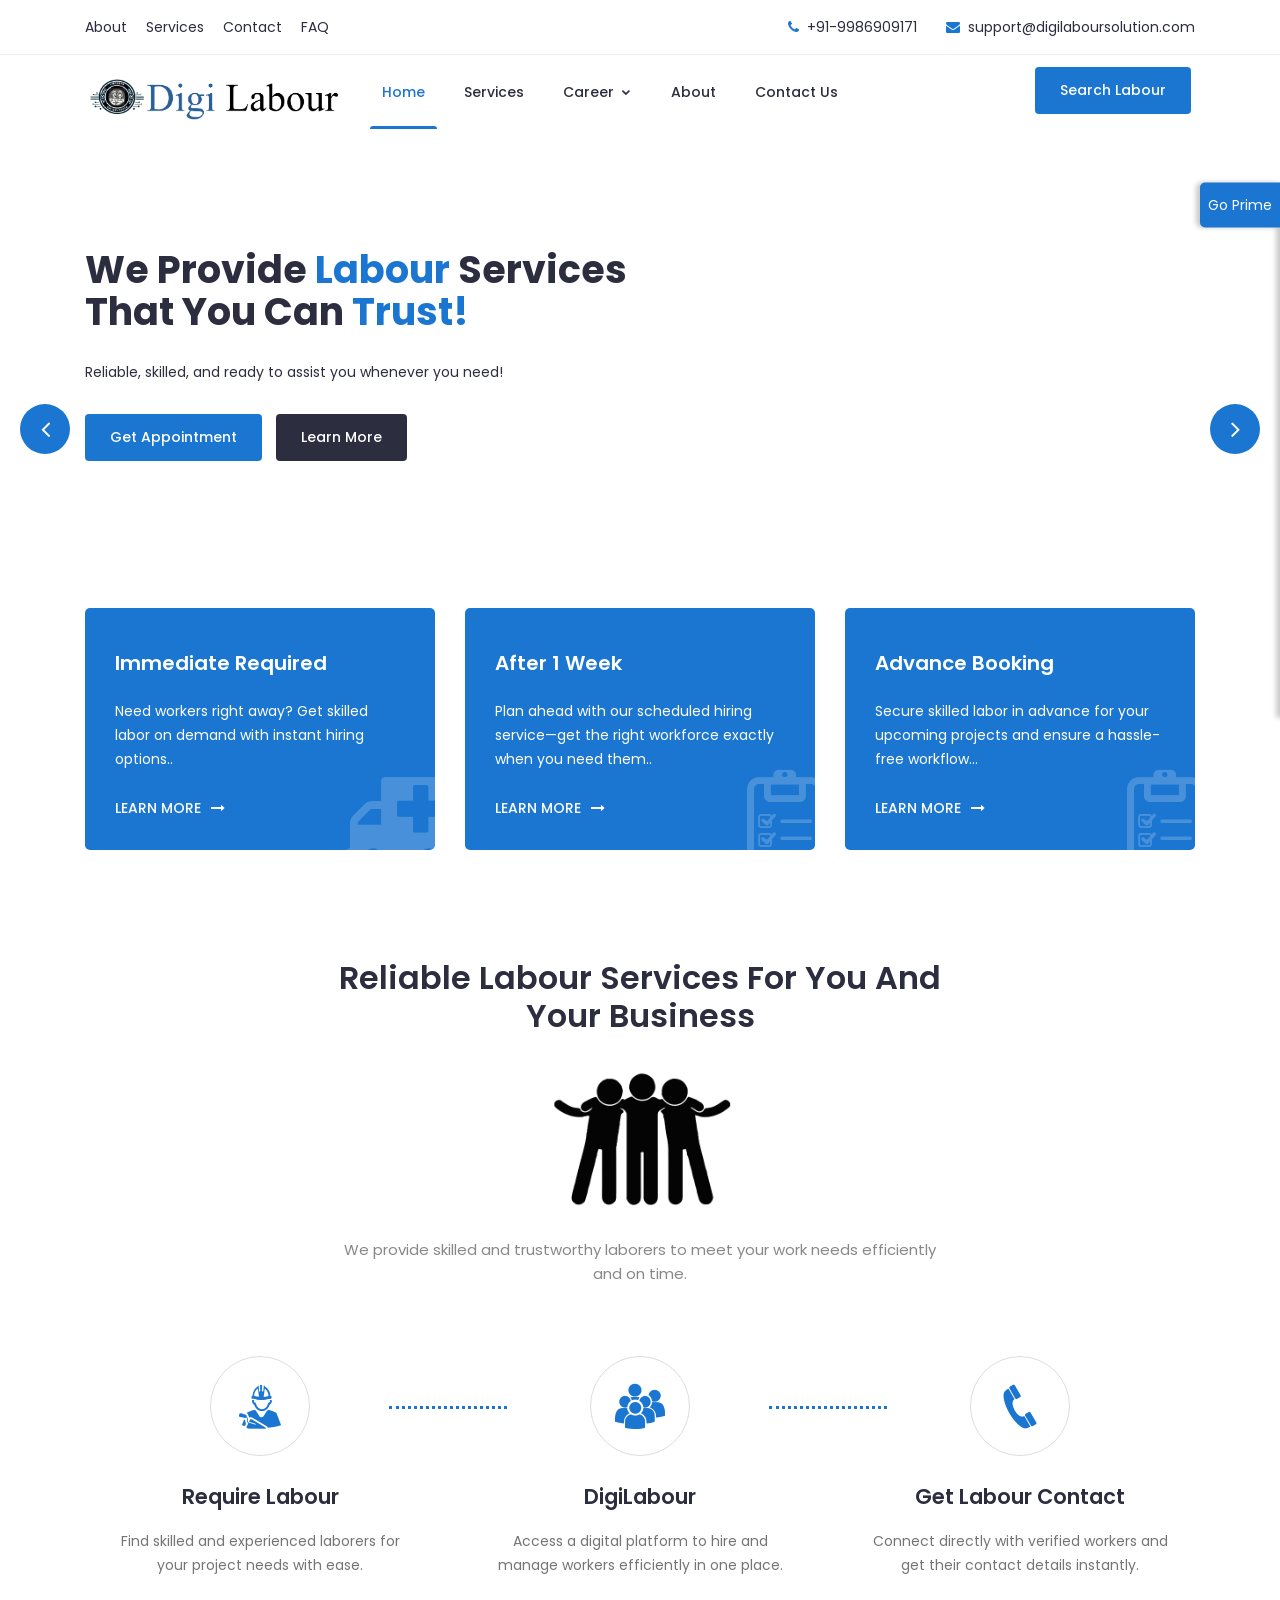
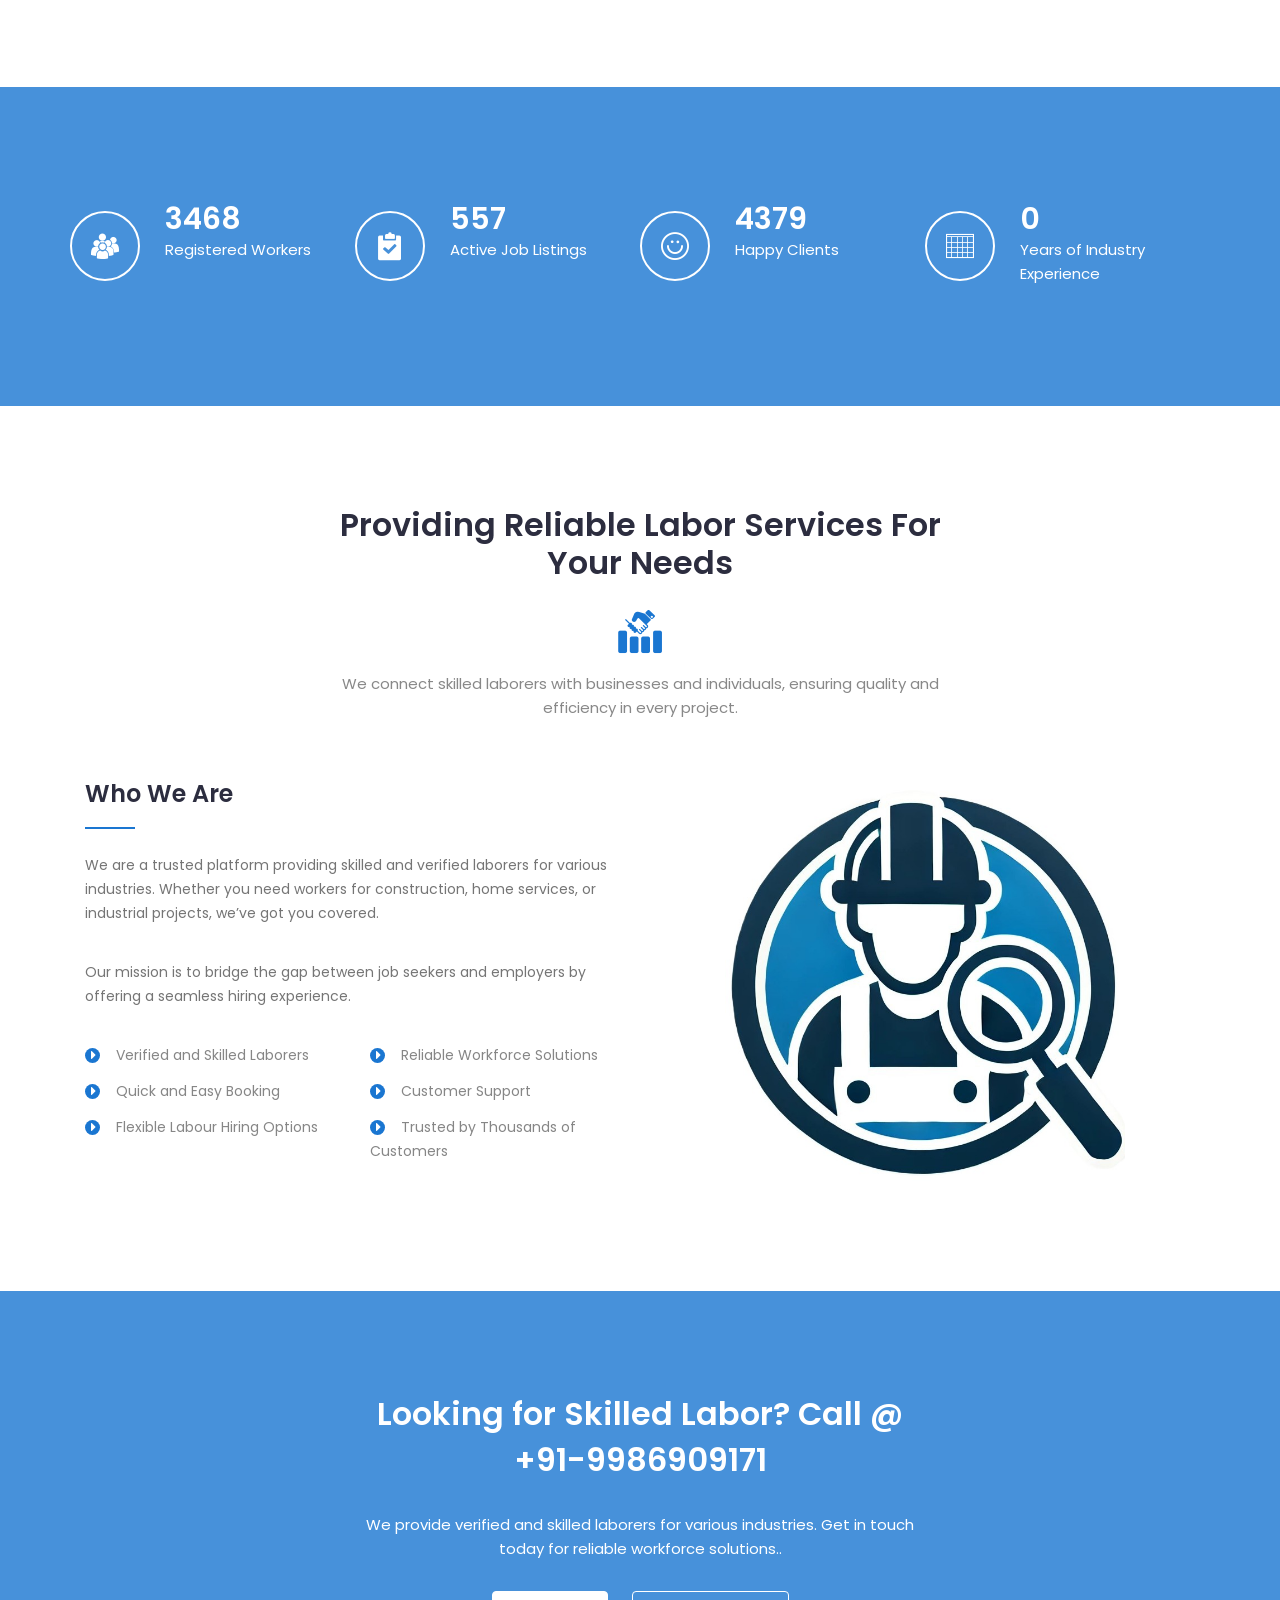
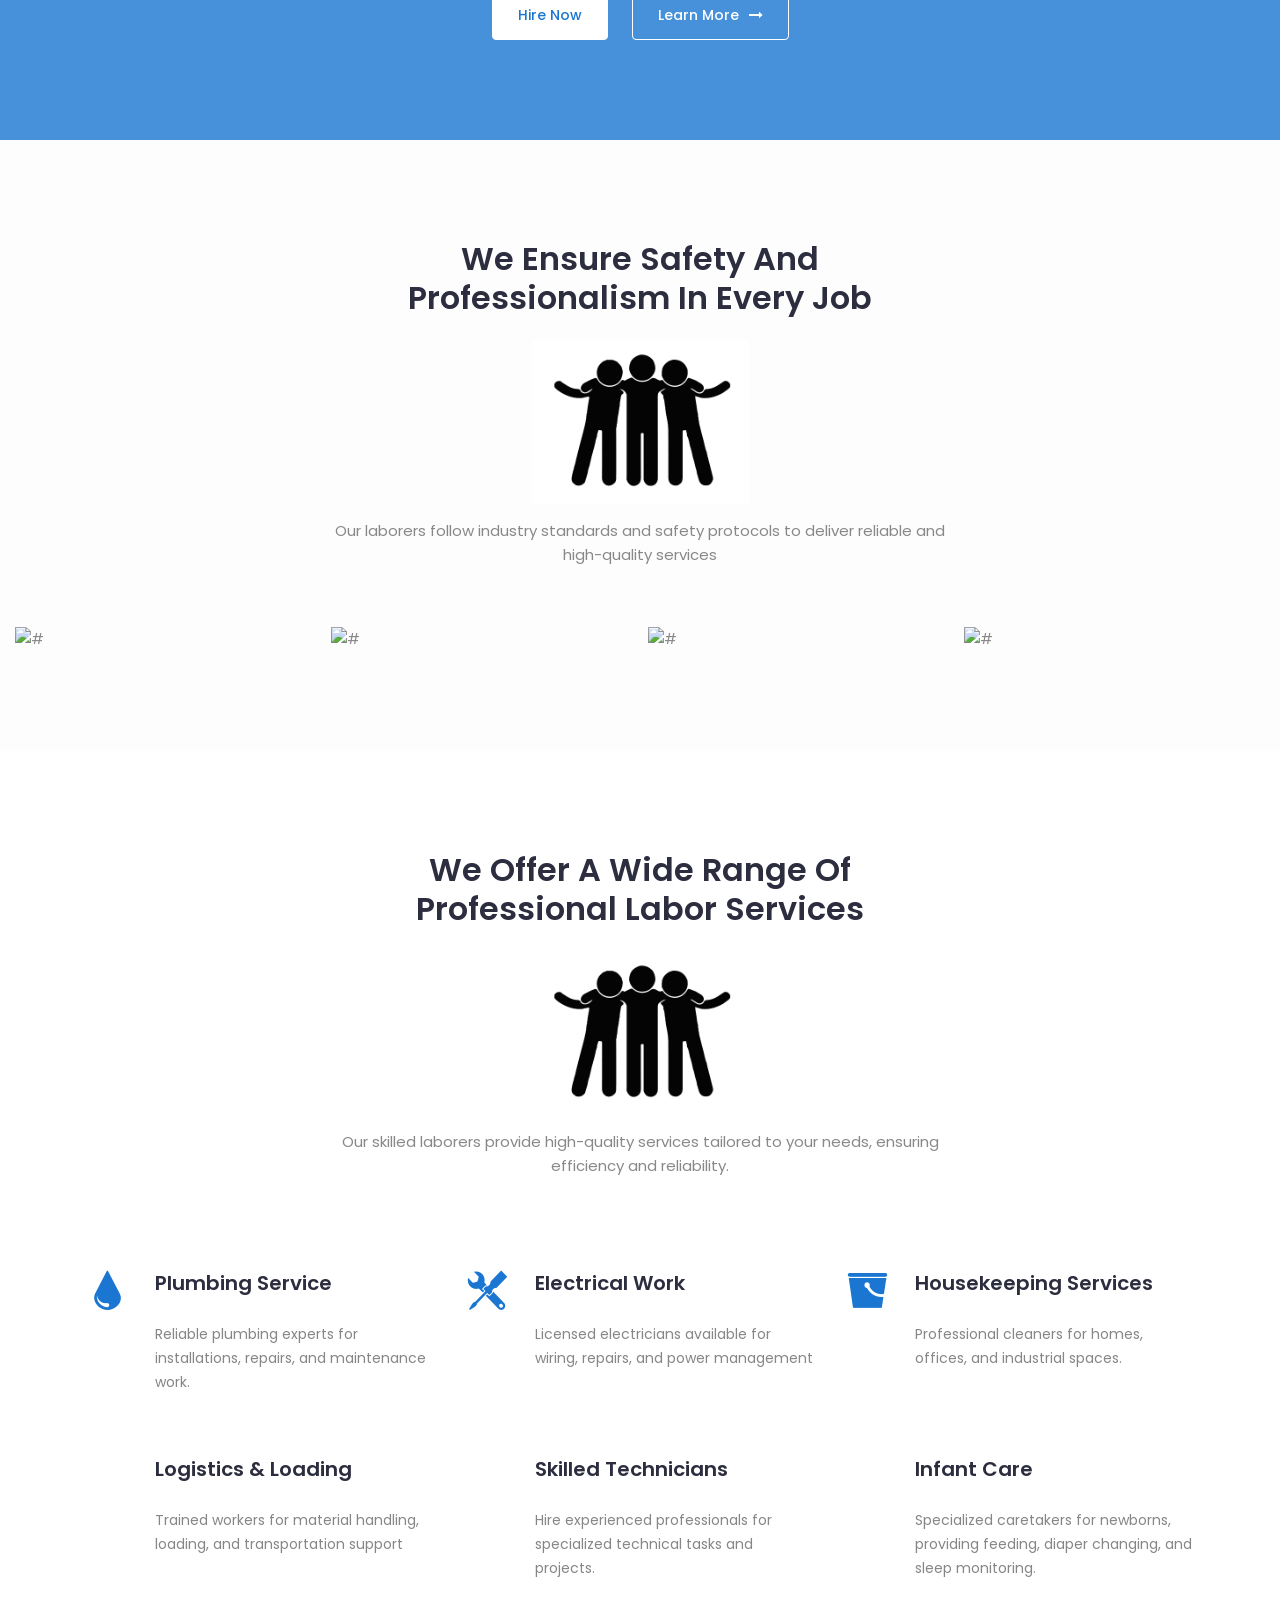
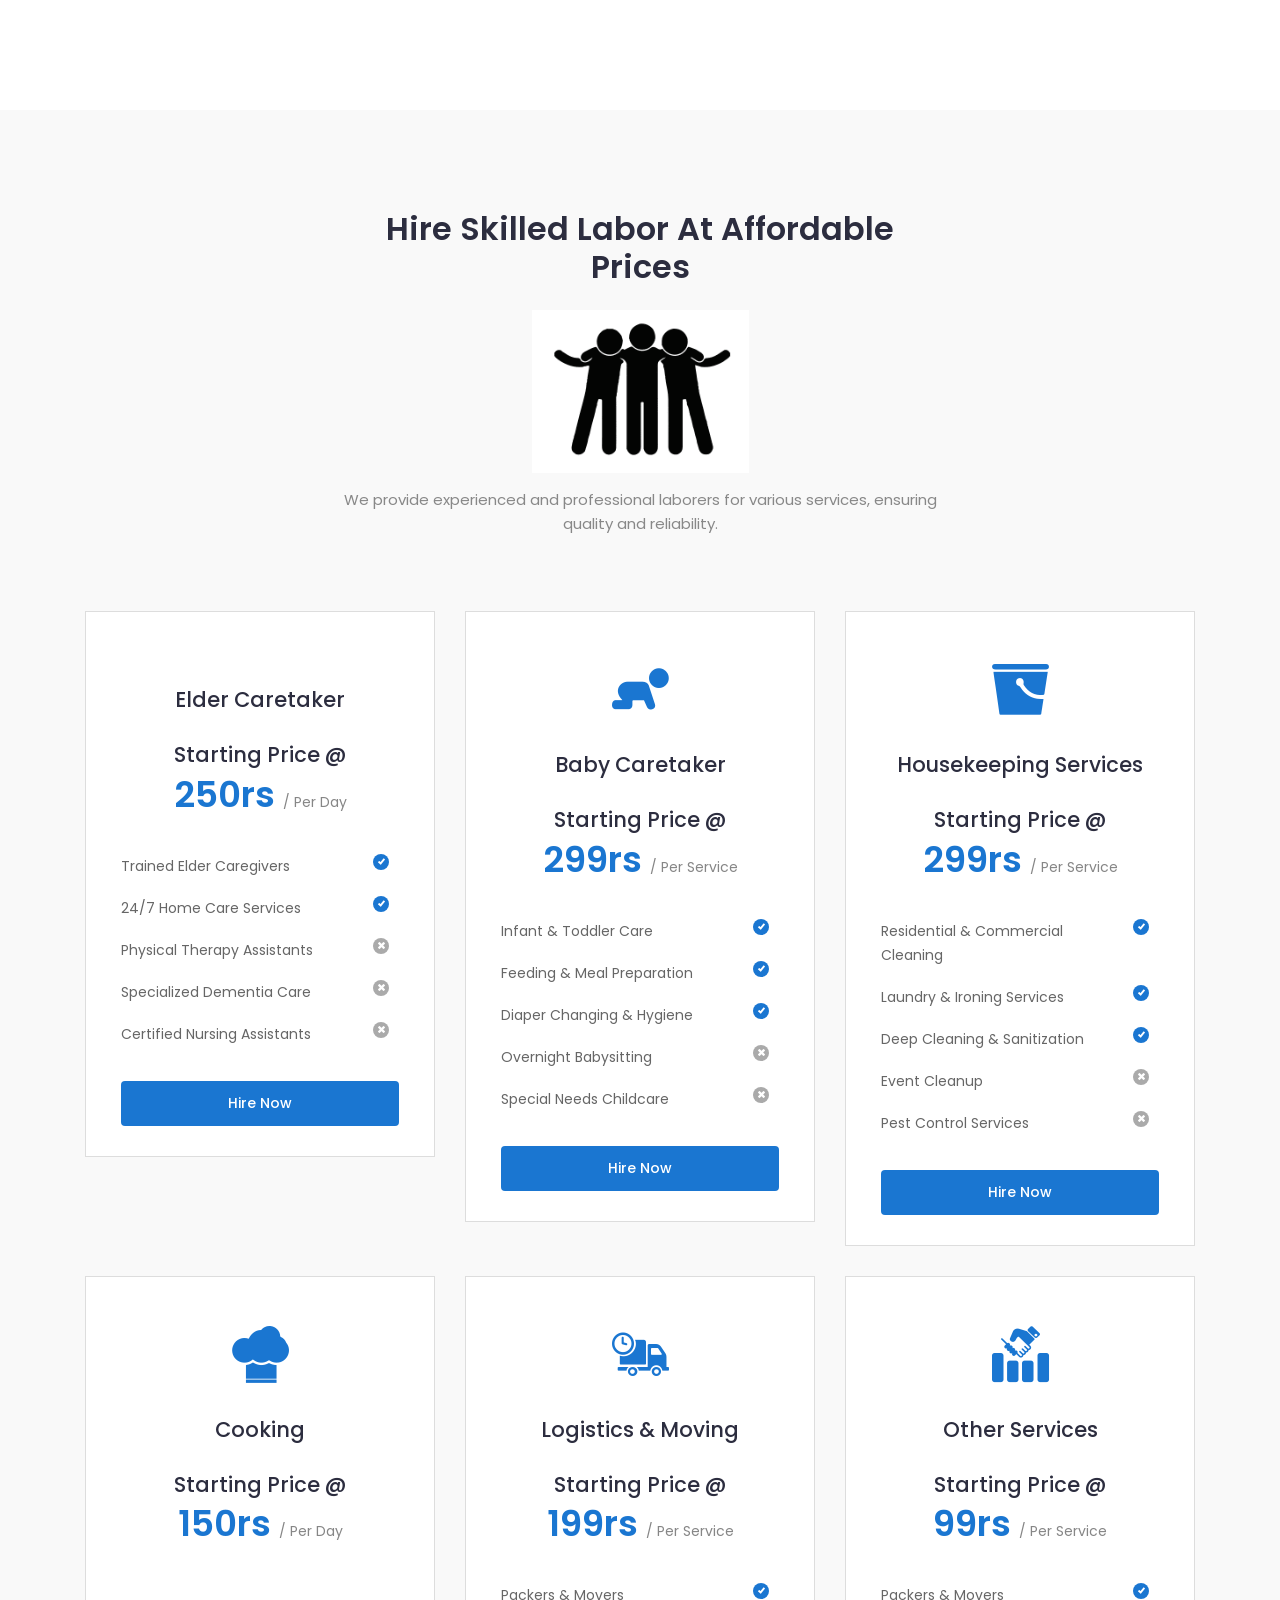
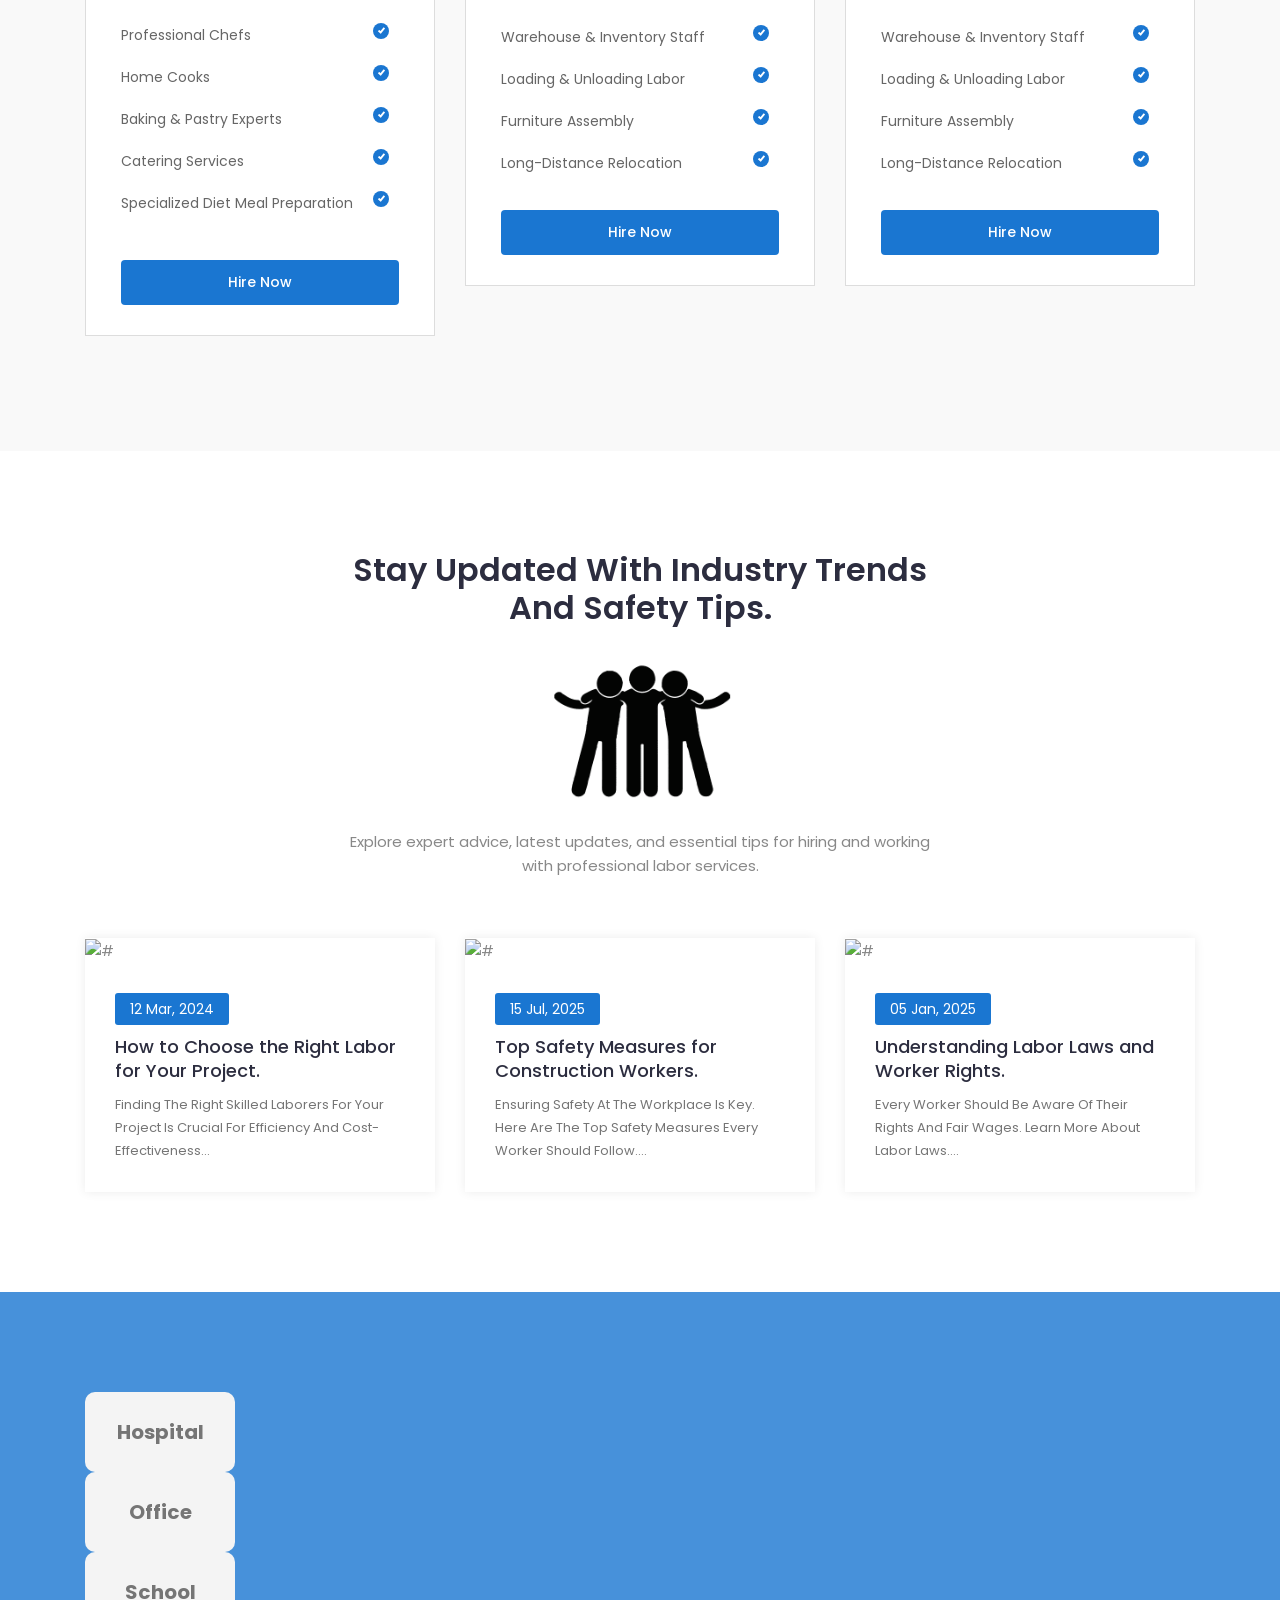
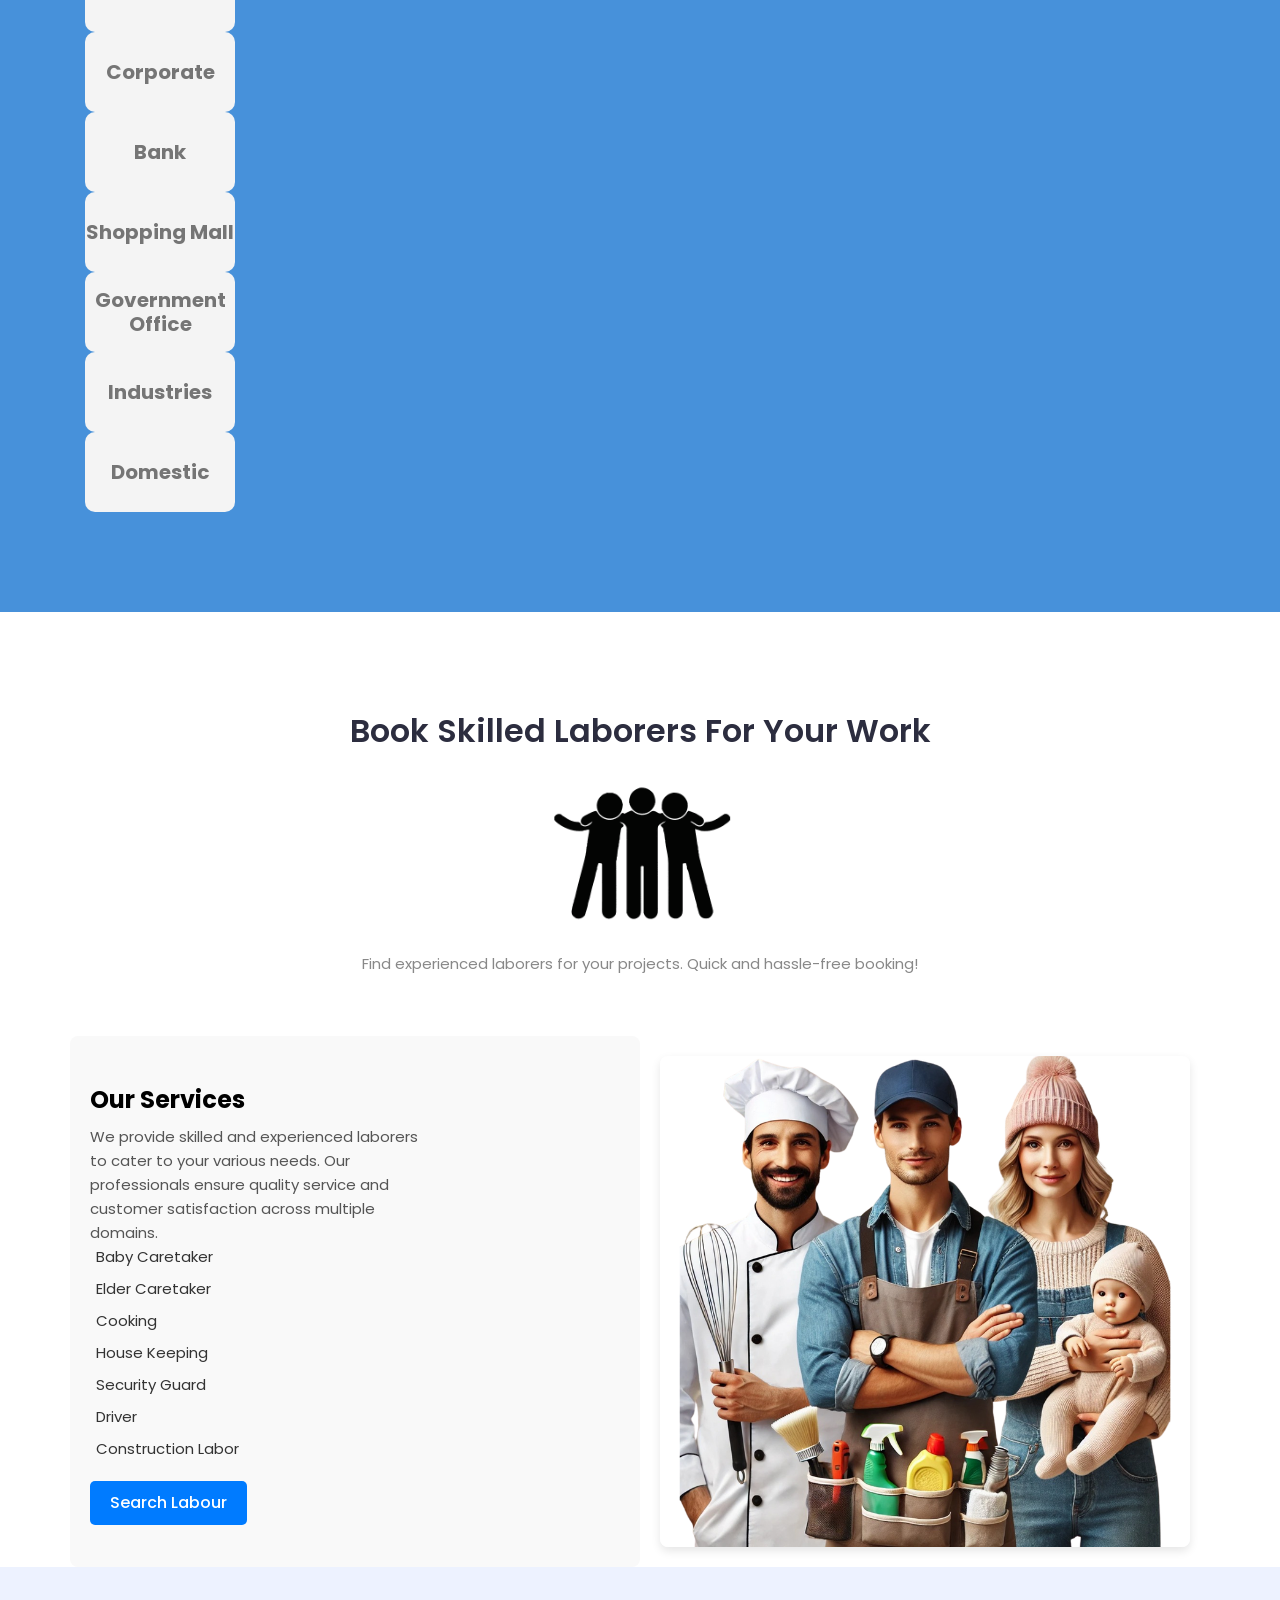
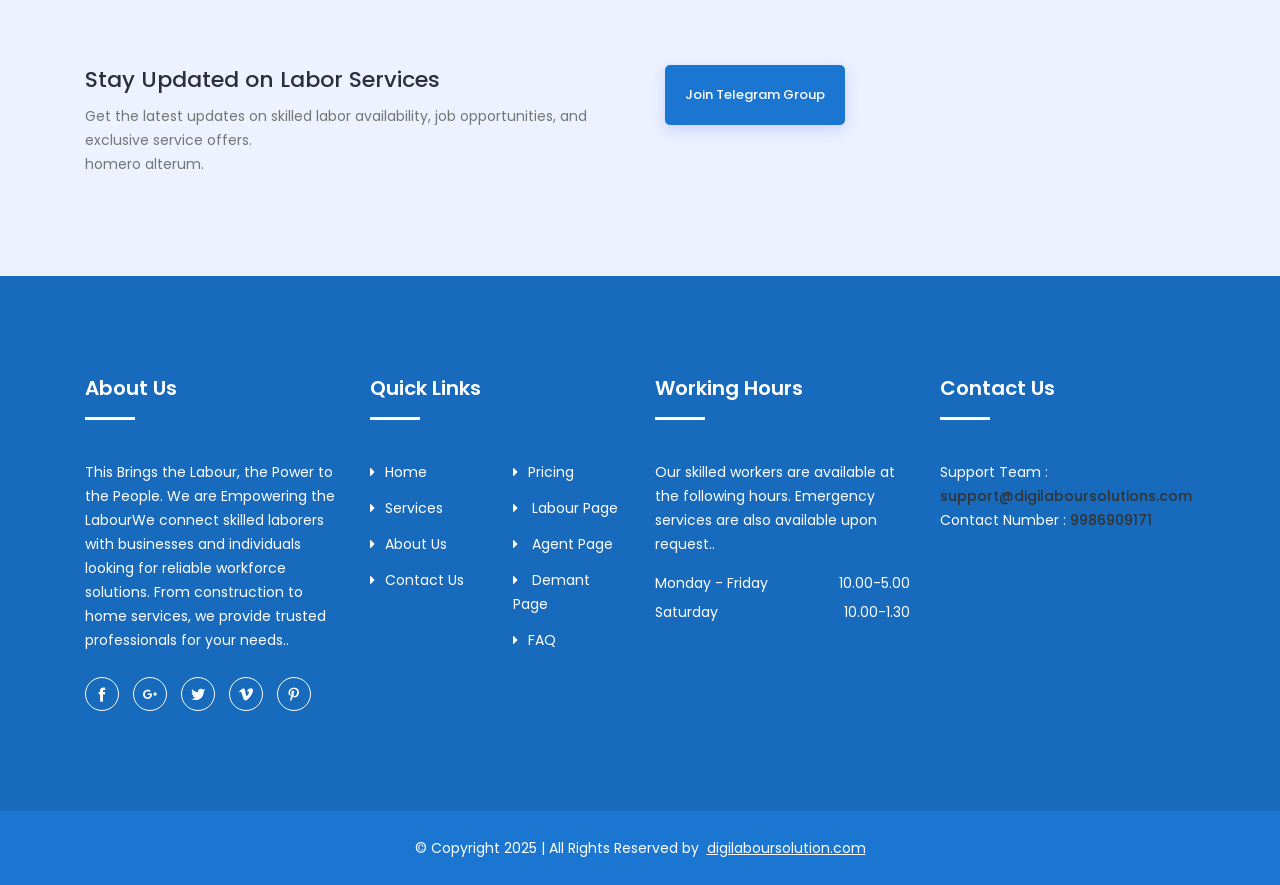
==== index.html @ daa6cc9c "image updated" ====
<!doctype html>
<html class="no-js" lang="zxx">
    <head>
        <!-- Meta Tags -->
		<meta charset="utf-8">
		<meta http-equiv="X-UA-Compatible" content="IE=edge">
		<meta name="keywords" content="Site keywords here">
		<meta name="description" content="">
		<meta name='copyright' content=''>
		<meta name="viewport" content="width=device-width, initial-scale=1, shrink-to-fit=no">
		
		<!-- Title -->
        <title>Digi Labour - Empower The Man Power</title>
		
		<!-- Favicon -->
        <!-- <link rel="icon" href="img/favicon.png"> -->
		<link rel="icon" href="img/images/logo.jpg">
		
		<!-- Google Fonts -->
		<link href="https://fonts.googleapis.com/css?family=Poppins:200i,300,300i,400,400i,500,500i,600,600i,700,700i,800,800i,900,900i&display=swap" rel="stylesheet">

		<!-- Bootstrap CSS -->
		<link rel="stylesheet" href="css/bootstrap.min.css">
		<!-- Nice Select CSS -->
		<link rel="stylesheet" href="css/nice-select.css">
		<!-- Font Awesome CSS -->
        <link rel="stylesheet" href="css/font-awesome.min.css">
		<!-- icofont CSS -->
        <link rel="stylesheet" href="css/icofont.css">
		<!-- Slicknav -->
		<link rel="stylesheet" href="css/slicknav.min.css">
		<!-- Owl Carousel CSS -->
        <link rel="stylesheet" href="css/owl-carousel.css">
		<!-- Datepicker CSS -->
		<link rel="stylesheet" href="css/datepicker.css">
		<!-- Animate CSS -->
        <link rel="stylesheet" href="css/animate.min.css">
		<!-- Magnific Popup CSS -->
        <link rel="stylesheet" href="css/magnific-popup.css">
		
		<!-- Medipro CSS -->
        <link rel="stylesheet" href="css/normalize.css">
        <link rel="stylesheet" href="style.css">
        <link rel="stylesheet" href="css/responsive.css">
		<!-- Bootstrap CSS -->
		
    </head>
    <body>
		<script src="config.js"></script>
			<script>
			document.getElementById("jobLink").href = CONFIG.JOB_URL;
			document.getElementById("agentLink").href = CONFIG.AGENT_URL;
			</script>
	
		<!-- Preloader -->
        <div class="preloader">
            <div class="loader">
                <div class="loader-outter"></div>
                <div class="loader-inner"></div>

                <div class="indicator"> 
                    <svg width="16px" height="12px">
                        <polyline id="back" points="1 6 4 6 6 11 10 1 12 6 15 6"></polyline>
                        <polyline id="front" points="1 6 4 6 6 11 10 1 12 6 15 6"></polyline>
                    </svg>
                </div>
            </div>
        </div>
        <!-- End Preloader -->
		
		<!-- Get Pro Button -->
		<ul class="pro-features">
			<a class="get-pro" href="#">Go Prime</a>
			<li class="big-title">Exclusive Benefits with Our Premium Labor Services</li>
			<li class="title">Why Choose Our Premium Plan?</li>
			<li>✔ Earn Reward Points to Reduce Subscription Costs</li>
			<li>✔ Exclusive Discounts for Long-Term Users</li>
			<li>✔ Priority Booking & 24/7 Customer Support</li>
			<li>✔ Unlimited Mobile Numbers Can Fetch It</li>
			<li>✔ Affordable Pricing with Flexible Plan</li>
			<div class="button">
				<a href="/prime.html" class="btn">Prime Plus</a>
				<a href="/prime.html" class="btn">Prime Pro</a>
			</div>
		</ul>
	
		<!-- Header Area -->
		<header class="header" >
			<!-- Topbar -->
			<div class="topbar">
				<div class="container">
					<div class="row">
						<div class="col-lg-6 col-md-5 col-12">
							<!-- Contact -->
							<ul class="top-link">
								
								<li><a href="about.html">About</a></li>
								<li><a href="service.html">Services</a></li>								
								<li><a href="https://app.digilaboursolutions.com">Contact</a></li>
								<li><a href="faq.html">FAQ</a></li>
							</ul>
							<!-- End Contact -->
						</div>
						<div class="col-lg-6 col-md-7 col-12">
							<!-- Top Contact -->
							<ul class="top-contact">
								<li><i class="fa fa-phone"></i>+91-9986909171</li>
								<li><i class="fa fa-envelope"></i><a href="mailto:support@yourmail.com">support@digilaboursolution.com</a></li>
							</ul>
							<!-- End Top Contact -->
						</div>
					</div>
				</div>
			</div>
			<!-- End Topbar -->


			<!-- Header Inner -->
			<div class="header-inner">
				<div class="container">
					<div class="inner">
						<div class="row">
							<div class="col-lg-3 col-md-3 col-12">
								<!-- Start Logo -->
								<div class="logo">
									<a href="index.html"><img src="img/logo.png" alt="#"></a>
								</div>
								<!-- End Logo -->
								<!-- Mobile Nav -->
								<div class="mobile-nav"></div>
								<!-- End Mobile Nav -->
							</div>
							<div class="col-lg-7 col-md-9 col-12">
								<!-- Main Menu -->
								<div class="main-menu">
									<nav class="navigation">
										<ul class="nav menu">
											<li class="active"><a href="index.html">Home </a>
											</li>
											<li><a href="service.html">Services </a></li>
											<li><a href="#">Career <i class="icofont-rounded-down"></i></a>
											<ul class="dropdown">
												<li><a id="jobLink">Looking For Job</a></li>
												<li><a id="agentLink">Agent Registration</a></li>
											</ul>
											<script src="config.js"></script>
												<script>
												document.getElementById("jobLink").href = CONFIG.JOB_URL;
												document.getElementById("agentLink").href = CONFIG.AGENT_URL;
												</script>

											</li>
											<li><a href="about.html">About</a></li>

											<!-- <li><a href="#">Blogs</a> </li> -->
											<li><a href="contact.html">Contact Us</a></li>
										</ul>
									</nav>
								</div>
								<!--/ End Main Menu -->
							</div>
							<div class="col-lg-2 col-12">
								<div class="get-quote">
									<a href="appointment.html" class="btn">Search Labour</a>
								</div>
							</div>
						</div>
					</div>
				</div>
			</div>
			<!--/ End Header Inner -->
		</header>
		<!-- End Header Area -->
		
		<!-- Slider Area -->
		<section class="slider">
			<div class="hero-slider">
				<!-- Start Single Slider -->
				<div class="single-slider" style="background-image:url('img/images/slider1.png')">
					<div class="container">
						<div class="row">
							<div class="col-lg-7">
								<div class="text">
									<h1>We Provide <span>Labour</span> Services That You Can <span>Trust!</span></h1>
									<p>Reliable, skilled, and ready to assist you whenever you need!</p>
									<div class="button">
										<a href="#" class="btn">Get Appointment</a>
										<a href="#" class="btn primary">Learn More</a>
									</div>
								</div>
							</div>
						</div>
					</div>
				</div>
				<!-- End Single Slider -->
				<!-- Start Single Slider -->
				<div class="single-slider" style="background-image:url('img/images/slider6.jpeg')">
					<div class="container">
						<div class="row">
							<div class="col-lg-7">
								<div class="text">
									<h1>We Provide <span>Services</span> Services That You Can <span>Trust!</span></h1>
									<p>Reliable, skilled, and ready to assist you whenever you need!</p>
									<div class="button">
										<a href="#" class="btn">Book Labour</a>
										<a href="#" class="btn primary">About Us</a>
									</div>
								</div>
							</div>
						</div>
					</div>
				</div>
				<!-- Start End Slider -->
				<!-- Start Single Slider -->
				<div class="single-slider" style="background-image:url('img/images/slider4.png')">
					<div class="container">
						<div class="row">
							<div class="col-lg-7">
								<div class="text">
									<h1>We Provide <span>Labours</span> Services That You Can <span>Trust!</span></h1>
									<p>Reliable, skilled, and ready to assist you whenever you need!</p>
									<div class="button">
										<a href="#" class="btn">Get Appointment</a>
										<a href="#" class="btn primary">Conatct Now</a>
									</div>
								</div>
							</div>
						</div>
					</div>
				</div>
				<!-- End Single Slider -->
			</div>
		</section>
		<!--/ End Slider Area -->
		
		<!-- Start Schedule Area -->
		<section class="schedule">
			<div class="container">
				<div class="schedule-inner">
					<div class="row">
						<div class="col-lg-4 col-md-6 col-12 ">
							<!-- single-schedule -->
							<div class="single-schedule first">
								<div class="inner">
									<div class="icon">
										<i class="fa fa-ambulance"></i>
									</div>
									<div class="single-content">
										<!-- <span>Lorem Am</span> -->
										<h4>Immediate Required</h4>
										<p>Need workers right away? Get skilled labor on demand with instant hiring options..</p>
										<a href="#">LEARN MORE<i class="fa fa-long-arrow-right"></i></a>
									</div>
								</div>
							</div>
						</div>
						<div class="col-lg-4 col-md-6 col-12">
							<!-- single-schedule -->
							<div class="single-schedule middle">
								<div class="inner">
									<div class="icon">
										<i class="icofont-prescription"></i>
									</div>
									<div class="single-content">
										<!-- <span>Fusce Porttitor</span> -->
										<h4>After 1 Week</h4>
										<p>Plan ahead with our scheduled hiring service—get the right workforce exactly when you need them..</p>
										<a href="#">LEARN MORE<i class="fa fa-long-arrow-right"></i></a>
									</div>
								</div>
							</div>
						</div>
						
						<div class="col-lg-4 col-md-12 col-12">
							<!-- single-schedule -->
							<div class="single-schedule middle">
								<div class="inner">
									<div class="icon">
										<i class="icofont-prescription"></i>
									</div>
									<div class="single-content">
										<!-- <span>Fusce Porttitor</span> -->
										<h4>Advance Booking</h4>
										<p>Secure skilled labor in advance for your upcoming projects and ensure a hassle-free workflow...</p>
										<a href="#">LEARN MORE<i class="fa fa-long-arrow-right"></i></a>
									</div>
								</div>
							</div>
						</div>
					</div>
				</div>
			</div>
		</section>
		<!--/End Start schedule Area -->

		<!-- Start Feautes -->
		<section class="Feautes section">
			<div class="container">
				<div class="row">
					<div class="col-lg-12">
						<div class="section-title">
	
							<h2>Reliable Labour Services for You and Your Business</h2>
							<img src="img/section-img.png" alt="#">
							<p>We provide skilled and trustworthy laborers to meet your work needs efficiently and on time.</p>
						</div>
					</div>
				</div>
				<div class="row">
					<div class="col-lg-4 col-12">
						<!-- Start Single features -->
						<div class="single-features">
							<div class="signle-icon">
								<i class="icofont icofont-worker"></i>
							</div>
							<h3>Require Labour</h3>
							<p>Find skilled and experienced laborers for your project needs with ease.</p>
						</div>
						<!-- End Single features -->
					</div>
					<div class="col-lg-4 col-12">
						<!-- Start Single features -->
						<div class="single-features">
							<div class="signle-icon">
								<i class="icofont icofont-users-social"></i>
							</div>
							<h3>DigiLabour</h3>
							<p>Access a digital platform to hire and manage workers efficiently in one place.</p>
						</div>
						<!-- End Single features -->
					</div>
					<div class="col-lg-4 col-12">
						<!-- Start Single features -->
						<div class="single-features last">
							<div class="signle-icon">
								<i class="icofont icofont-phone"></i>
							</div>
							<h3>Get Labour Contact</h3>
							<p>Connect directly with verified workers and get their contact details instantly.</p>
						</div>
						<!-- End Single features -->
					</div>
				</div>
			</div>
		</section>
		<!--/ End Feautes -->
		
		<!-- Start Fun-facts -->
		<div id="fun-facts" class="fun-facts section overlay">
			<div class="container">
				<div class="row">
					<div class="col-lg-3 col-md-6 col-12">
						<!-- Start Single Fun -->
						<div class="single-fun">
							<i class="icofont icofont-users-social"></i>
							<div class="content">
								<span class="counter">3468</span>
								<p>Registered Workers</p>
							</div>
						</div>
						<!-- End Single Fun -->
					</div>
					<div class="col-lg-3 col-md-6 col-12">
						<!-- Start Single Fun -->
						<div class="single-fun">
							<i class="icofont icofont-ui-clip-board"></i>
							<div class="content">
								<span class="counter">557</span>
								<p>Active Job Listings</p>
							</div>
						</div>
						<!-- End Single Fun -->
					</div>
					<div class="col-lg-3 col-md-6 col-12">
						<!-- Start Single Fun -->
						<div class="single-fun">
							<i class="icofont-simple-smile"></i>
							<div class="content">
								<span class="counter">4379</span>
								<p>Happy Clients</p>
							</div>
						</div>
						<!-- End Single Fun -->
					</div>
					<div class="col-lg-3 col-md-6 col-12">
						<!-- Start Single Fun -->
						<div class="single-fun">
							<i class="icofont icofont-table"></i>
							<div class="content">
								<span class="counter">0</span>
								<p>Years of Industry Experience</p>
							</div>
						</div>
						<!-- End Single Fun -->
					</div>
				</div>
			</div>
		</div>
		<!--/ End Fun-facts -->
		
		<!-- Start Why choose -->
		<section class="why-choose section" >
			<div class="container">
				<div class="row">
					<div class="col-lg-12">
						<div class="section-title">
							<h2>Providing Reliable Labor Services for Your Needs</h2>
							<!-- <img src="img/images/connect_labou.jpeg" alt="#"> -->
							<i class="icofont icofont-handshake-deal" style="font-size: 50px; color: #1a76d1;"></i>
							<p>We connect skilled laborers with businesses and individuals, ensuring quality and efficiency in every project.</p>
						</div>
					</div>
				</div>
				<div class="row">
					<div class="col-lg-6 col-12">
						<!-- Start Choose Left -->
						<div class="choose-left">
							<h3>Who We Are</h3>
							<p>We are a trusted platform providing skilled and verified laborers for various industries. Whether you need workers for construction, home services, or industrial projects, we’ve got you covered.</p>
							<p>Our mission is to bridge the gap between job seekers and employers by offering a seamless hiring experience.</p>
							<div class="row">
								<div class="col-lg-6">
									<ul class="list">
										<li><i class="fa fa-caret-right"></i>Verified and Skilled Laborers </li>
										<li><i class="fa fa-caret-right"></i>Quick and Easy Booking</li>
										<li><i class="fa fa-caret-right"></i>Flexible Labour Hiring Options</li>
									</ul>
								</div>
								<div class="col-lg-6">
									<ul class="list">
										<li><i class="fa fa-caret-right"></i>Reliable Workforce Solutions </li>
										<li><i class="fa fa-caret-right"></i>Customer Support</li>
										<li><i class="fa fa-caret-right"></i>Trusted by Thousands of Customers</li>
									</ul>
								</div>
							</div>
						</div>
						<!-- End Choose Left -->
					</div>
					<div class="col-lg-6 col-12">
						<!-- Start Choose Rights -->
						<div class="choose-right">
							<div class="video-image">
								<img src="img/searc_labour.jpg" alt="Connect Labor Image" class="img-fluid">
							</div>
						</div>
						<!-- End Choose Rights -->
					</div>
				</div>
				
		</section>
		<!--/ End Why choose -->
		
		<!-- Start Call to action -->
		<section class="call-action overlay" data-stellar-background-ratio="0.5">
			<div class="container">
				<div class="row">
					<div class="col-lg-12 col-md-12 col-12">
						<div class="content">
							<h2>Looking for Skilled Labor? Call @ +91-9986909171</h2>
							<p>We provide verified and skilled laborers for various industries. Get in touch today for reliable workforce solutions..</p>
							<div class="button">
								<a href="#" class="btn">Hire Now</a>
								<a href="#" class="btn second">Learn More<i class="fa fa-long-arrow-right"></i></a>
							</div>
						</div>
					</div>
				</div>
			</div>
		</section>
		<!--/ End Call to action -->
		
		<!-- Start portfolio -->
		<section class="portfolio section" >
			<div class="container">
				<div class="row">
					<div class="col-lg-12">
						<div class="section-title">
							<h2>We Ensure Safety and Professionalism in Every Job</h2>
							<img src="img/section-img.png" alt="#">
							<p>Our laborers follow industry standards and safety protocols to deliver reliable and high-quality services</p>
						</div>
					</div>
				</div>
			</div>
			<div class="container-fluid">
				<div class="row">
					<div class="col-lg-12 col-12">
						<div class="owl-carousel portfolio-slider">
							<div class="single-pf">
								<img src="img/images/pf1.jpg" alt="#">
								<a href="portfolio-details.html" class="btn">View Details</a>
							</div>
							<div class="single-pf">
								<img src="img/images/pf2.jpg" alt="#">
								<a href="portfolio-details.html" class="btn">View Details</a>
							</div>
							<div class="single-pf">
								<img src="img/images/pf3.jpg" alt="#">
								<a href="portfolio-details.html" class="btn">View Details</a>
							</div>
							<div class="single-pf">
								<img src="img/images/pf4.jpg" alt="#">
								<a href="portfolio-details.html" class="btn">View Details</a>
							</div>
							<div class="single-pf">
								<img src="img/images/pf1.jpg" alt="#">
								<a href="portfolio-details.html" class="btn">View Details</a>
							</div>
							<div class="single-pf">
								<img src="img/images/pf2.jpg" alt="#">
								<a href="portfolio-details.html" class="btn">View Details</a>
							</div>
							<div class="single-pf">
								<img src="img/images/pf3.jpg" alt="#">
								<a href="portfolio-details.html" class="btn">View Details</a>
							</div>
							<div class="single-pf">
								<img src="img/images/pf4.jpg" alt="#">
								<a href="portfolio-details.html" class="btn">View Details</a>
							</div>
						</div>
					</div>
				</div>
			</div>
		</section>
		<!--/ End portfolio -->
		
		<!-- Start service -->
		<section class="services section">
			<div class="container">
				<div class="row">
					<div class="col-lg-12">
						<div class="section-title">
							<h2>We Offer a Wide Range of Professional Labor Services</h2>
							<img src="img/section-img.png" alt="#">
							<p>Our skilled laborers provide high-quality services tailored to your needs, ensuring efficiency and reliability.</p>
						</div>
					</div>
				</div>
				<div class="row">
					<div class="col-lg-4 col-md-6 col-12">
						<!-- Start Single Service -->
						<div class="single-service">
							<i class="icofont icofont-water-drop"></i>
							<h4><a href="service-details.html">Plumbing Service</a></h4>
							<p>Reliable plumbing experts for installations, repairs, and maintenance work.</p>	
						</div>
						<!-- End Single Service -->
					</div>
					<div class="col-lg-4 col-md-6 col-12">
						<!-- Start Single Service -->
						<div class="single-service">
							<i class="icofont-repair"></i>
							<h4><a href="service-details.html">Electrical Work</a></h4>
							<p>Licensed electricians available for wiring, repairs, and power management </p>	
						</div>
						<!-- End Single Service -->
					</div>
					<div class="col-lg-4 col-md-6 col-12">
						<!-- Start Single Service -->
						<div class="single-service">
							<i class="icofont icofont-bucket"></i> <!-- Bucket icon -->
							<h4><a href="service-details.html">Housekeeping Services</a></h4>
							<p>Professional cleaners for homes, offices, and industrial spaces. </p>	
						</div>
						<!-- End Single Service -->
					</div>
					<div class="col-lg-4 col-md-6 col-12">
						<!-- Start Single Service -->
						<div class="single-service">
							<i class="fa-solid fa-truck-fast"></i>
							<h4><a href="service-details.html">Logistics & Loading</a></h4>
							<p>Trained workers for material handling, loading, and transportation support </p>	
						</div>
						<!-- End Single Service -->
					</div>
					<div class="col-lg-4 col-md-6 col-12">
						<!-- Start Single Service -->
						<div class="single-service">
							<i class="fas fa-user-cog"></i> <!-- Technician/settings icon -->
							<h4><a href="service-details.html">Skilled Technicians</a></h4>
							<p>Hire experienced professionals for specialized technical tasks and projects. </p>	
						</div>
						<!-- End Single Service -->
					</div>
					<div class="col-lg-4 col-md-6 col-12">
						<!-- Start Single Service -->
						<div class="single-service">
							<i class="fas fa-baby"></i> <!-- Baby icon -->
							<h4><a href="service-details.html">Infant Care</a></h4>
							<p>Specialized caretakers for newborns, providing feeding, diaper changing, and sleep monitoring.</p>	
						</div>
						<!-- End Single Service -->
					</div>
				</div>
			</div>
		</section>
		<!--/ End service -->
		

		<!-- Pricing Table -->
		<section class="pricing-table section">
			<div class="container">
				<div class="row">
					<div class="col-lg-12">
						<div class="section-title">
							<h2>Hire Skilled Labor at Affordable Prices</h2>
							<img src="img/section-img.png" alt="#">
							<p>We provide experienced and professional laborers for various services, ensuring quality and reliability.</p>
						</div>
					</div>
				</div>
				<div class="row">
					<!-- Single Table -->
					<div class="col-lg-4 col-md-12 col-12">
						<div class="single-table">
							<!-- Table Head -->
							<div class="table-head">
								<div class="icon">
									<i class="fas fa-user-nurse"></i> <!-- Construction helmet icon -->
								</div>
								<h4 class="title">Elder Caretaker</h4>
								<h3 class="title">Starting Price @</h3>
								<div class="price">
									<p class="amount">250rs<span>/ Per Day</span></p>
								</div>	
							</div>
							<!-- Table List -->
							<ul class="table-list">
								<li><i class="icofont icofont-ui-check"></i>Trained Elder Caregivers</li>
								<li><i class="icofont icofont-ui-check"></i>24/7 Home Care Services</li>
								<li class="cross"><i class="icofont icofont-ui-close"></i>Physical Therapy Assistants</li>
								<li class="cross"><i class="icofont icofont-ui-close"></i>Specialized Dementia Care</li>
								<li class="cross"><i class="icofont icofont-ui-close"></i>Certified Nursing Assistants</li>
							</ul>
							<div class="table-bottom">
								<a class="btn" href="#">Hire Now</a>
							</div>
							<!-- Table Bottom -->
						</div>
					</div>
					<!-- End Single Table-->
					<!-- Single Table -->
					<div class="col-lg-4 col-md-12 col-12">
						<div class="single-table">
							<!-- Table Head -->
							<div class="table-head">
								<div class="icon">
									<!-- <i class="icofont icofont-cleaning"></i> -->
									<i class="icofont icofont-baby"></i> <!-- Bucket icon -->
								</div>
								<h4 class="title">Baby Caretaker</h4>
								<h3 class="title">Starting Price @</h3>
								<div class="price">
									<p class="amount">299rs<span>/ Per Service</span></p>
								</div>	
							</div>
							<!-- Table List -->
							<ul class="table-list">
								<li><i class="icofont icofont-ui-check"></i>Infant & Toddler Care</li>
								<li><i class="icofont icofont-ui-check"></i>Feeding & Meal Preparation</li>
								<li><i class="icofont icofont-ui-check"></i>Diaper Changing & Hygiene</li>
								<li class="cross"><i class="icofont icofont-ui-close"></i>Overnight Babysitting</li>
								<li class="cross"><i class="icofont icofont-ui-close"></i>Special Needs Childcare</li>
							</ul>							
							<div class="table-bottom">
								<a class="btn" href="#">Hire Now</a>
							</div>
							<!-- Table Bottom -->
						</div>
					</div>
					<!-- End Single Table-->

					<!-- Single Table -->
					<div class="col-lg-4 col-md-12 col-12">
						<div class="single-table">
							<!-- Table Head -->
							<div class="table-head">
								<div class="icon">
									<!-- <i class="icofont icofont-cleaning"></i> -->
									<i class="icofont icofont-bucket"></i> <!-- Bucket icon -->
								</div>
								<h4 class="title">Housekeeping Services</h4>
								<h3 class="title">Starting Price @</h3>
								<div class="price">
									<p class="amount">299rs<span>/ Per Service</span></p>
								</div>	
							</div>
							<!-- Table List -->
							<ul class="table-list">
								<li><i class="icofont icofont-ui-check"></i>Residential & Commercial Cleaning</li>
								<li><i class="icofont icofont-ui-check"></i>Laundry & Ironing Services</li>
								<li><i class="icofont icofont-ui-check"></i>Deep Cleaning & Sanitization</li>
								<li class="cross"><i class="icofont icofont-ui-close"></i>Event Cleanup</li>
								<li class="cross"><i class="icofont icofont-ui-close"></i>Pest Control Services</li>
							</ul>
							<div class="table-bottom">
								<a class="btn" href="#">Hire Now</a>
							</div>
							<!-- Table Bottom -->
						</div>
					</div>
					<!-- End Single Table-->
					<!-- Single Table -->
					<div class="col-lg-4 col-md-12 col-12">
						<div class="single-table">
							<!-- Table Head -->
							<div class="table-head">
								<div class="icon">
									<i class="icofont icofont-chef"></i> <!-- Delivery time icon -->
								</div>
								<h4 class="title">Cooking</h4>
								<h3 class="title">Starting Price @</h3>
								<div class="price">
									<p class="amount">150rs<span>/ Per Day</span></p>
								</div>	
							</div>
							<!-- Table List -->
							<ul class="table-list">
								<ul class="table-list">
									<li><i class="icofont icofont-ui-check"></i>Professional Chefs</li>
									<li><i class="icofont icofont-ui-check"></i>Home Cooks</li>
									<li><i class="icofont icofont-ui-check"></i>Baking & Pastry Experts</li>
									<li><i class="icofont icofont-ui-check"></i>Catering Services</li>
									<li><i class="icofont icofont-ui-check"></i>Specialized Diet Meal Preparation</li>
								</ul>
								
							</ul>
							<div class="table-bottom">
								<a class="btn" href="#">Hire Now</a>
							</div>
							<!-- Table Bottom -->
						</div>
					</div>
					<!-- End Single Table-->

					<!-- Single Table -->
					<div class="col-lg-4 col-md-12 col-12">
						<div class="single-table">
							<!-- Table Head -->
							<div class="table-head">
								<div class="icon">
									<i class="icofont icofont-delivery-time"></i> <!-- Delivery time icon -->
								</div>
								<h4 class="title">Logistics & Moving</h4>
								<h3 class="title">Starting Price @</h3>
								<div class="price">
									<p class="amount">199rs<span>/ Per Service</span></p>
								</div>	
							</div>
							<!-- Table List -->
							<ul class="table-list">
								<li><i class="icofont icofont-ui-check"></i>Packers & Movers</li>
								<li><i class="icofont icofont-ui-check"></i>Warehouse & Inventory Staff</li>
								<li><i class="icofont icofont-ui-check"></i>Loading & Unloading Labor</li>
								<li><i class="icofont icofont-ui-check"></i>Furniture Assembly</li>
								<li><i class="icofont icofont-ui-check"></i>Long-Distance Relocation</li>
							</ul>
							<div class="table-bottom">
								<a class="btn" href="#">Hire Now</a>
							</div>
							<!-- Table Bottom -->
						</div>
					</div>
					<!-- End Single Table-->

					<!-- Single Table -->
					<div class="col-lg-4 col-md-12 col-12">
						<div class="single-table">
							<!-- Table Head -->
							<div class="table-head">
								<div class="icon">
									<i class="icofont-handshake-deal"></i> <!-- Delivery time icon -->
								</div>
								<h4 class="title">Other Services</h4>
								<h3 class="title">Starting Price @</h3>
								<div class="price">
									<p class="amount">99rs<span>/ Per Service</span></p>
								</div>	
							</div>
							<!-- Table List -->
							<ul class="table-list">
								<li><i class="icofont icofont-ui-check"></i>Packers & Movers</li>
								<li><i class="icofont icofont-ui-check"></i>Warehouse & Inventory Staff</li>
								<li><i class="icofont icofont-ui-check"></i>Loading & Unloading Labor</li>
								<li><i class="icofont icofont-ui-check"></i>Furniture Assembly</li>
								<li><i class="icofont icofont-ui-check"></i>Long-Distance Relocation</li>
							</ul>
							<div class="table-bottom">
								<a class="btn" href="#">Hire Now</a>
							</div>
							<!-- Table Bottom -->
						</div>
					</div>
					<!-- End Single Table-->
				</div>	
			</div>	
		</section>	
		<!--/ End Pricing Table -->
		
		
		
		<!-- Start Blog Area -->
		<section class="blog section" id="blog">
			<div class="container">
				<div class="row">
					<div class="col-lg-12">
						<div class="section-title">
							<h2>Stay Updated with Industry Trends and Safety Tips.</h2>
							<img src="img/section-img.png" alt="#">
							<p>Explore expert advice, latest updates, and essential tips for hiring and working with professional labor services.</p>
						</div>
					</div>
				</div>
				<div class="row">
					<div class="col-lg-4 col-md-6 col-12">
						<!-- Single Blog -->
						<div class="single-news">
							<div class="news-head">
								<img src="img/images/right_labour.jpg" alt="#">
							</div>
							<div class="news-body">
								<div class="news-content">
									<div class="date">12 Mar, 2024</div>
									<h2><a href="blog-single.html">How to Choose the Right Labor for Your Project.</a></h2>
									<p class="text">Finding the right skilled laborers for your project is crucial for efficiency and cost-effectiveness...</p>
								</div>
							</div>
						</div>
						<!-- End Single Blog -->
					</div>
					<div class="col-lg-4 col-md-6 col-12">
						<!-- Single Blog -->
						<div class="single-news">
							<div class="news-head">
								<img src="img/images/construction_worker.jpg" alt="#">
							</div>
							<div class="news-body">
								<div class="news-content">
									<div class="date">15 Jul, 2025</div>
									<h2><a href="blog-single.html">Top Safety Measures for Construction Workers.</a></h2>
									<p class="text">Ensuring safety at the workplace is key. Here are the top safety measures every worker should follow....</p>
								</div>
							</div>
						</div>
						<!-- End Single Blog -->
					</div>
					<div class="col-lg-4 col-md-6 col-12">
						<!-- Single Blog -->
						<div class="single-news">
							<div class="news-head">
								<img src="img/images/labour_law1.jpg" alt="#">
							</div>
							<div class="news-body">
								<div class="news-content">
									<div class="date">05 Jan, 2025</div>
									<h2><a href="blog-single.html">Understanding Labor Laws and Worker Rights.</a></h2>
									<p class="text">Every worker should be aware of their rights and fair wages. Learn more about labor laws....</p>
								</div>
							</div>
						</div>
						<!-- End Single Blog -->
					</div>
				</div>
			</div>
		</section>
		<!-- End Blog Area -->
		
		<!-- Start clients -->
		<div class="clients overlay">
			<div class="container">
				<div class="row">
					<div class="col-lg-12 col-md-12 col-12">
						<div class="owl-carousel clients-slider">
							<div class="single-clients">
								<!-- <img src="img/x.png" alt="#"> -->
								<p style="width: 150px; height: 80px; display: flex; align-items: center; justify-content: center; font-size: 20px; font-weight: bold; background-color: #f4f4f4; border-radius: 10px; text-align: center;">Hospital</p>
							</div>
							<div class="single-clients">
								<!-- <img src="img/e.png" alt="#"> -->
								<p style="width: 150px; height: 80px; display: flex; align-items: center; justify-content: center; font-size: 20px; font-weight: bold; background-color: #f4f4f4; border-radius: 10px; text-align: center;">Office</p>
							</div>
							<div class="single-clients">
								<!-- <img src="img/s.png" alt="#"> -->
								<p style="width: 150px; height: 80px; display: flex; align-items: center; justify-content: center; font-size: 20px; font-weight: bold; background-color: #f4f4f4; border-radius: 10px; text-align: center;">School</p>
							</div>
							<div class="single-clients">
								<!-- <img src="img/" alt="#"> -->
								<p style="width: 150px; height: 80px; display: flex; align-items: center; justify-content: center; font-size: 20px; font-weight: bold; background-color: #f4f4f4; border-radius: 10px; text-align: center;">Corporate</p>
							</div>
							<div class="single-clients">
								<!-- <img src="img/x.png" alt="#"> -->
								<p style="width: 150px; height: 80px; display: flex; align-items: center; justify-content: center; font-size: 20px; font-weight: bold; background-color: #f4f4f4; border-radius: 10px; text-align: center;">Bank</p>
							</div>
							<div class="single-clients">
								<!-- <img src="img/x.png" alt="#"> -->
								<p style="width: 150px; height: 80px; display: flex; align-items: center; justify-content: center; font-size: 20px; font-weight: bold; background-color: #f4f4f4; border-radius: 10px; text-align: center;">Shopping Mall</p>
							</div>
							<div class="single-clients">
								<!-- <img src="img/x.png" alt="#"> -->
								<p style="width: 150px; height: 80px; display: flex; align-items: center; justify-content: center; font-size: 20px; font-weight: bold; background-color: #f4f4f4; border-radius: 10px; text-align: center;">Government Office</p>
							</div>
							<div class="single-clients">
								<!-- <img src="img/x.png" alt="#"> -->
								<p style="width: 150px; height: 80px; display: flex; align-items: center; justify-content: center; font-size: 20px; font-weight: bold; background-color: #f4f4f4; border-radius: 10px; text-align: center;">Industries</p>
							</div>
							<div class="single-clients">
								<!-- <img src="img/y.png" alt="#"> -->
								<p style="width: 150px; height: 80px; display: flex; align-items: center; justify-content: center; font-size: 20px; font-weight: bold; background-color: #f4f4f4; border-radius: 10px; text-align: center;">Domestic</p>
							</div>
						</div>
					</div>
				</div>
			</div>
		</div>
		<!--/Ens clients -->
		
		<!-- Start Appointment -->
		<section class="appointment">
			<div class="container">
				<div class="row">
					<div class="col-lg-12">
						<div class="section-title">
							<h2>Book Skilled Laborers for Your Work</h2>
							<img src="img/section-img.png" alt="#">
							<p>Find experienced laborers for your projects. Quick and hassle-free booking!</p>
						</div>
					</div>
				</div>
				<div class="row">
					<div class="col-lg-6 col-md-12 col-12" style="padding:20px; background:#f9f9f9; border-radius:8px;">
						<form class="form" action="#">
							<div class="row">
								<div class="col-md-8" style="margin-bottom:20px;">
									<h3 class="h4" style="color:#000; font-weight:bold; margin-bottom:10px;">Our Services</h3>
									<p style="color:#555; font-size:15px; line-height:1.6;">
										We provide skilled and experienced laborers to cater to your various needs. 
										Our professionals ensure quality service and customer satisfaction across multiple domains.
									</p>
									<ul style="list-style:none; padding:0; margin:0; font-size:15px; color:#333;">
										<li style="margin-bottom:8px;"><i class="bi bi-check-circle" style="color:green; margin-right:6px;"></i> Baby Caretaker</li>
										<li style="margin-bottom:8px;"><i class="bi bi-check-circle" style="color:green; margin-right:6px;"></i> Elder Caretaker</li>
										<li style="margin-bottom:8px;"><i class="bi bi-check-circle" style="color:green; margin-right:6px;"></i> Cooking</li>
										<li style="margin-bottom:8px;"><i class="bi bi-check-circle" style="color:green; margin-right:6px;"></i> House Keeping</li>
										<li style="margin-bottom:8px;"><i class="bi bi-check-circle" style="color:green; margin-right:6px;"></i> Security Guard</li>
										<li style="margin-bottom:8px;"><i class="bi bi-check-circle" style="color:green; margin-right:6px;"></i> Driver</li>
										<li><i class="bi bi-check-circle" style="color:green; margin-right:6px;"></i> Construction Labor</li>
									</ul>
								</div>
							</div>

							<div class="row">
								<div class="col-lg-5 col-md-4 col-12">
									<div class="form-group">
										<div class="button">
											<button type="submit" class="btn" 
												style="background:#007bff; color:#fff; padding:10px 20px; border:none; border-radius:5px; font-size:16px; cursor:pointer;">
												Search Labour
											</button>
										</div>
									</div>
								</div>
							</div>
						</form>
					</div>

					<div class="col-lg-6 col-md-12" style="text-align:center; padding:20px;">
						<div class="appointment-image">
							<img src="/img/pf7.png" alt="Labour Services" 
								style="max-width:100%; height:auto; border-radius:8px; box-shadow:0 4px 10px rgba(0,0,0,0.1);">
						</div>
					</div>

				</div>
	
			</div>
		</section>
		<!-- End Appointment -->
		
		<!-- Start Newsletter Area -->
		<section class="newsletter section">
			<div class="container">
				<div class="row ">
					<div class="col-lg-6  col-12">
						<!-- Start Newsletter Form -->
						<div class="subscribe-text ">
							<h6>Stay Updated on Labor Services</h6>
							<p class="">Get the latest updates on skilled labor availability, job opportunities, and exclusive service offers.<br> homero alterum.</p>
						</div>
						<!-- End Newsletter Form -->
					</div>
					<div class="col-lg-6  col-12">
						<!-- Start Newsletter Form -->
						<div class="subscribe-form">
							<form action="https://t.me/YourTelegramGroupLink" method="get" target="_blank" class="newsletter-inner">
								<button class="btn">Join Telegram Group</button>
							</form>
						</div>
						<!-- End Newsletter Form -->
					</div>
				</div>
			</div>
		</section>
		<!-- /End Newsletter Area -->
		

		<!-- Footer Area -->
		<footer id="footer" class="footer ">
			<!-- Footer Top -->
			<div class="footer-top">
				<div class="container">
					<div class="row">
						<div class="col-lg-3 col-md-6 col-12">
							<div class="single-footer">
								<h2>About Us</h2>
								<p>This Brings the Labour, the Power to the People. We are Empowering the LabourWe connect skilled laborers with businesses and individuals looking for reliable workforce solutions. From construction to home services, we provide trusted professionals for your needs..</p>
								<!-- Social -->
								<ul class="social">
									<li><a href="#"><i class="icofont-facebook"></i></a></li>
									<li><a href="#"><i class="icofont-google-plus"></i></a></li>
									<li><a href="#"><i class="icofont-twitter"></i></a></li>
									<li><a href="#"><i class="icofont-vimeo"></i></a></li>
									<li><a href="#"><i class="icofont-pinterest"></i></a></li>
								</ul>
								<!-- End Social -->
							</div>
						</div>

						<div class="col-lg-3 col-md-6 col-12">
							<div class="single-footer f-link">
								<h2>Quick Links</h2>
								<div class="row">
									<div class="col-lg-6 col-md-6 col-12">
										<ul>
											<li><a href="index.html"><i class="fa fa-caret-right" aria-hidden="true"></i>Home</a></li>
											<li><a href="service.html"><i class="fa fa-caret-right" aria-hidden="true"></i>Services</a></li>
											<li><a href="about.html"><i class="fa fa-caret-right" aria-hidden="true"></i>About Us</a></li>
											<li><a href="#"><i class="fa fa-caret-right" aria-hidden="true"></i>Contact Us</a></li>	
										</ul>
									</div>
									<div class="col-lg-6 col-md-6 col-12">
										<ul>
											<li><a href="price-details.html"><i class="fa fa-caret-right" aria-hidden="true"></i>Pricing</a></li>	
											<li><a href="#"><i class="fa fa-caret-right" aria-hidden="true"></i> Labour Page</a></li>
											<li><a href="#"><i class="fa fa-caret-right" aria-hidden="true"></i> Agent Page</a></li>
											<li><a href="#"><i class="fa fa-caret-right" aria-hidden="true"></i> Demant Page</a></li>
											<li><a href="faq.html"><i class="fa fa-caret-right" aria-hidden="true"></i>FAQ</a></li>
											
										</ul>
									</div>
								</div>
							</div>
						</div>
						<div class="col-lg-3 col-md-6 col-12">
							<div class="single-footer">
								<h2>Working Hours</h2>
								<p>Our skilled workers are available at the following hours. Emergency services are also available upon request..</p>
								<ul class="time-sidual">
									<li class="day">Monday - Friday <span>10.00-5.00</span></li>
									<li class="day">Saturday <span>10.00-1.30</span></li>
								</ul>
							</div>
						</div>
						<div class="col-lg-3 col-md-6 col-12">
						<div class="single-footer">
							<h2>Contact Us</h2>
							<p>
							Support Team :
							<span id="supportEmail" style="font-weight:500; color:#333;"></span>
							</p>
							<p>
							Contact Number :
							<span id="contactNumber" style="font-weight:500; color:#333;"></span>
							</p>
						</div>
						</div>
						<script src="config.js"></script>
							<script>
							document.getElementById("supportEmail").textContent = CONFIG.SUPPORT_EMAIL;
							document.getElementById("contactNumber").textContent = CONFIG.SUPPORT_CONTACT_NO;
							</script>
						</div>
					</div>
				</div>
			</div>
			<!--/ End Footer Top -->

			<!-- Copyright -->
			<div class="copyright">
				<div class="container">
					<div class="row">
						<div class="col-lg-12 col-md-12 col-12">
							<div class="copyright-content">
								<p>© Copyright 2025 |  All Rights Reserved by <a href="https://www.wpthemesgrid.com" target="_blank">digilaboursolution.com</a> </p>
							</div>
						</div>
					</div>
				</div>
			</div>
			<!--/ End Copyright -->
		</footer>
		<!--/ End Footer Area -->
		
		<!-- jquery Min JS -->
        <script src="js/jquery.min.js"></script>
		<!-- jquery Migrate JS -->
		<script src="js/jquery-migrate-3.0.0.js"></script>
		<!-- jquery Ui JS -->
		<script src="js/jquery-ui.min.js"></script>
		<!-- Easing JS -->
        <script src="js/easing.js"></script>
		<!-- Color JS -->
		<script src="js/colors.js"></script>
		<!-- Popper JS -->
		<script src="js/popper.min.js"></script>
		<!-- Bootstrap Datepicker JS -->
		<script src="js/bootstrap-datepicker.js"></script>
		<!-- Jquery Nav JS -->
        <script src="js/jquery.nav.js"></script>
		<!-- Slicknav JS -->
		<script src="js/slicknav.min.js"></script>
		<!-- ScrollUp JS -->
        <script src="js/jquery.scrollUp.min.js"></script>
		<!-- Niceselect JS -->
		<script src="js/niceselect.js"></script>
		<!-- Tilt Jquery JS -->
		<script src="js/tilt.jquery.min.js"></script>
		<!-- Owl Carousel JS -->
        <script src="js/owl-carousel.js"></script>
		<!-- counterup JS -->
		<script src="js/jquery.counterup.min.js"></script>
		<!-- Steller JS -->
		<script src="js/steller.js"></script>
		<!-- Wow JS -->
		<script src="js/wow.min.js"></script>
		<!-- Magnific Popup JS -->
		<script src="js/jquery.magnific-popup.min.js"></script>
		<!-- Counter Up CDN JS -->
		<script src="http://cdnjs.cloudflare.com/ajax/libs/waypoints/2.0.3/waypoints.min.js"></script>
		<!-- Bootstrap JS -->
		<script src="js/bootstrap.min.js"></script>
		<!-- Main JS -->
		<script src="js/main.js"></script>

    </body>
</html>
---- css/datepicker.css ----
/*!
 * Datepicker for Bootstrap
 *
 * Copyright 2012 Stefan Petre
 * Licensed under the Apache License v2.0
 * http://www.apache.org/licenses/LICENSE-2.0
 *
 */
.datepicker {
  top: 0;
  left: 0;
  padding: 4px;
  margin-top: 1px;
  -webkit-border-radius: 4px;
  -moz-border-radius: 4px;
  border-radius: 0;
  /*.dow {
    border-top: 1px solid #ddd !important;
  }*/

}
.datepicker:before {
  content: '';
  display: inline-block;
  border-left: 7px solid transparent;
  border-right: 7px solid transparent;
  border-bottom: 7px solid #ccc;
  border-bottom-color: rgba(0, 0, 0, 0.2);
  position: absolute;
  top: -7px;
  left: 6px;
}
.datepicker:after {
  content: '';
  display: inline-block;
  border-left: 6px solid transparent;
  border-right: 6px solid transparent;
  border-bottom: 6px solid #ffffff;
  position: absolute;
  top: -6px;
  left: 7px;
}
.datepicker > div {
  display: none;
}
.datepicker table {
  width: 100%;
  margin: 0;
}
.datepicker td, .datepicker th {
	text-align: center;
	padding: 5px 9px;
	font-size: 13px;
	font-weight: 400;
}
.datepicker td.day:hover {
  background: #1A76D1;
  cursor: pointer;
  color:#fff;
}
.datepicker td.day.disabled {
  color: #eeeeee;
}
.datepicker td.old,
.datepicker td.new {
  color: #999999;
}
.datepicker td.active,
.datepicker td.active:hover {
  color: #ffffff;
  background-color: #1A76D1;
  color: #fff;
  text-shadow: 0 -1px 0 rgba(0, 0, 0, 0.25);
}
.datepicker td.active:hover,
.datepicker td.active:hover:hover,
.datepicker td.active:focus,
.datepicker td.active:hover:focus,
.datepicker td.active:active,
.datepicker td.active:hover:active,
.datepicker td.active.active,
.datepicker td.active:hover.active,
.datepicker td.active.disabled,
.datepicker td.active:hover.disabled,
.datepicker td.active[disabled],
.datepicker td.active:hover[disabled] {
  color: #ffffff;
  background-color: #1A76D1;
  *background-color: #1A76D1;
}
.datepicker td.active:active,
.datepicker td.active:hover:active,
.datepicker td.active.active,
.datepicker td.active:hover.active {
  background-color: #003399 \9;
}
.datepicker td span {
  display: block;
  width: 47px;
  height: 54px;
  line-height: 54px;
  float: left;
  margin: 2px;
  cursor: pointer;
  -webkit-border-radius: 4px;
  -moz-border-radius: 4px;
  border-radius: 4px;
}
.datepicker td span:hover {
  background: #1A76D1;
}
.datepicker td span.active {
  color: #ffffff;
  background-color: #1A76D1;
  color: #fff;
  text-shadow: 0 -1px 0 rgba(0, 0, 0, 0.25);
}
.datepicker td span.active:hover,
.datepicker td span.active:focus,
.datepicker td span.active:active,
.datepicker td span.active.active,
.datepicker td span.active.disabled,
.datepicker td span.active[disabled] {
  color: #ffffff;
  background-color: #0044cc;
  *background-color: #003bb3;
}
.datepicker td span.active:active,
.datepicker td span.active.active {
  background-color: #003399 \9;
}
.datepicker td span.old {
  color: #999999;
}
.datepicker th.switch {
  width: 145px;
}
.datepicker th.next,
.datepicker th.prev {
  font-size: 21px;
}
.datepicker thead tr:first-child th {
  cursor: pointer;
}
.datepicker thead tr:first-child th:hover {
  background: #1A76D1;
  color:#fff;
}
.input-append.date .add-on i,
.input-prepend.date .add-on i {
  display: block;
  cursor: pointer;
  width: 16px;
  height: 16px;
}
---- style.css ----
/* =====================================
Template Name: 	Mediplus.
Author Name: Naimur Rahman
Website: http://wpthemesgrid.com/
Description: Mediplus - Doctor HTML Template.
Version:	1.1
========================================*/   
/*======================================
[ CSS Table of contents ]
* Global CSS
* Header CSS
	+ Topbar
	+ Logo
	+ Widget
	+ Main Menu
	+ Search
* Hero Slider CSS
* Schedule CSS
* Feautes CSS
* Fun Facts CSS
* Why Choose CSS
* Call to Action CSS
* Portfolio CSS
	+ Portfolio Single CSS
* Services CSS
* Testimonials CSS
* Departments CSS
* Pricing Table CSS
* Clients CSS
* Team CSS
	+ Single Team
* Blog CSS
	+ Latest Blog CSS
	+ Blog Single CSS
	+ Blog Sidebar CSS
* Appointment CSS
* Login CSS
* Register CSS
* Faq CSS
* Contact Us CSS
* Error 404 CSS
* Mail Success CSS
* Newsletter CSS
* Doctor Calendar CSS
* About Us CSS
* Footer CSS
========================================*/ 
/*=============================
	Global CSS 
===============================*/
body{
    font-family: 'Poppins', sans-serif;
	font-weight: 400;
	font-size:14px;
	color:#888;
}

.pro-features {
	position: fixed;
	right: -300px;
	width: 300px;
	height: auto;
	line-height: 46px;
	font-size: 14px;
	background: #fff;
	text-align: left;
	color: #333;
	top: 50%;
	transform:translateY(-50%);
	box-shadow: -4px 0px 5px #00000036;
	color: #fff;
	z-index: 9999;
	padding:20px 30px 30px 30px;
	-webkit-transition:all 0.4s ease;
	-moz-transition:all 0.4s ease;
	transition:all 0.4s ease;
}
.pro-features.active{
	right:0;
}
.pro-features li.big-title {
	font-weight: 600;
	color: #1A76D1;
	font-size: 15px;
}
.pro-features li.title {
	font-weight: 600;
	color: #1A76D1;
	font-size: 15px;
}
.pro-features .button{}
.pro-features .button .btn {
	width: 100%;
	text-align: center;
	margin-top: 8px;
	display: inline-block;
	float: left;
	font-size: 13px;
	width: 100%;
	text-transform: capitalize;
}
.pro-features li {
	color: #333;
	margin: 0;
	padding: 0;
	line-height: 22px;
	margin-bottom: 10px;
}
.get-pro {
	position: absolute;
	left: -80px;
	width:80px;
	height: 45px;
	line-height: 45px;
	font-size: 14px;
	border-radius: 5px 0 0 5px;
	background: #1A76D1;
	text-align: center;
	color: #fff;
	top: 0;
	cursor: pointer;
	box-shadow: -4px 0px 5px #00000036;
}
.get-pro:hover{
	
}
#scrollUp {
	bottom: 15px;
	right: 15px;
	padding: 10px 20px;
	background: #1a76d1;
	color: #fff;
	font-size: 25px;
	width: 45px;
	height: 45px;
	text-align: center;
	line-height: 45px;
	padding: 0;
	border-radius: 3px;
	box-shadow: 0px 0px 10px #00000026;
}
#scrollUp:hover{
	background:#2C2D3F;
}
/* Color Plate */
.color-plate {
	position: fixed;
	display: block;
	z-index: 99998;
	padding: 20px;
	width: 245px;
	background: #fff;
	right: -245px;
	text-align: left;
	top: 30%;
	-webkit-transition:all 0.4s ease;
	-moz-transition:all 0.4s ease;
	transition:all 0.4s ease;
	-webkit-box-shadow: -3px 0px 25px -2px rgba(0, 0, 0, 0.2);
	-moz-box-shadow: -3px 0px 25px -2px rgba(0, 0, 0, 0.2);
	box-shadow: -3px 0px 25px -2px rgba(0, 0, 0, 0.2);
}
.color-plate.active{
	right:0;
}
.color-plate .color-plate-icon {
	position: absolute;
	left: -48px;
	width: 48px;
	height: 45px;
	line-height: 45px;
	font-size: 21px;
	border-radius: 5px 0 0 5px;
	background: #1A76D1;
	text-align: center;
	color: #fff !important;
	top: 0;
	cursor: pointer;
	box-shadow: -4px 0px 5px #00000036;
}
.color-plate h4 {
	display: block;
	font-size: 15px;
	margin-bottom: 5px;
	font-weight: 500;
}
.color-plate p {
	font-size: 13px;
	margin-bottom: 15px;
	line-height: 20px;
}
.color-plate span {
	width: 42px;
	height: 35px;
	border-radius: 0;
	cursor: pointer;
	display: inline-block;
	margin-right: 3px;
}
.color-plate span:hover{
	cursor:pointer;
}
.color-plate span.color1{
	background:#1A76D1;
}
.color-plate span.color2{
	background:#2196F3;
}
.color-plate span.color3{
	background:#32B87D;
}
.color-plate span.color4{
	background:#FE754A;
}
.color-plate span.color5{
	background:#F82F56;
}
.color-plate span.color6{
	background:#01B2B7;
}
.color-plate span.color7{
	background:#6c5ce7;
}
.color-plate span.color8{
	background:#85BA46;
}
.color-plate span.color9{
	background:#273c75;
}
.color-plate span.color10{
	background:#FD7272;
}
.color-plate span.color11{
	background:#badc58;
}
.color-plate span.color12{
	background:#44ce6f;
}
/*=============================
	End Global CSS 
===============================*/

/*===================
	Start Header CSS 
=====================*/
.header{
	background-color:#fff;
	position:relative;
}
.header .navbar-collapse{
	padding:0;
}
/* Topbar */
.header .topbar{
	background-color:#fff;
	border-bottom:1px solid #eee;
}
.header .topbar{
	padding:15px 0;
}
.header .top-link{
	float:left;
}
.header .top-link li{
	display:inline-block;
	margin-right:15px;
}
.header .top-link li:last-child{
	margin-right:0px;
}
.header .top-link li a{
	color:#2C2D3F;
	font-size:14px;
	font-weight:400;
}
.header .top-link li:hover a{
	color:#1A76D1;
}
.header .top-contact{
	float:right;
}
.header .top-contact li{
	display:inline-block;
	margin-right:25px;
	color:#2C2D3F;
}
.header .top-contact li:last-child{
	margin-right:0;
}
.header .top-contact li a{
	font-size:14px;
}
.header .top-contact li a:hover{
	color:#1A76D1;
}
.header .top-contact li i{
	color:#1A76D1;
	margin-right:8px;
}
.header .header-inner {
	background:#fff;
	z-index:999;
	width:100%;
}
.get-quote{
	margin-top:12px;
}
.get-quote .btn{
	color:#fff;
}
.header .logo {
	float: left;
	margin-top: 18px;
}
.header .navbar {
	background: none;
	box-shadow: none;
	border: none;
	margin: 0;
	height: 0px;
	min-height: 0px;
}
.header .nav li{
	margin-right: 15px;
    float: left;
	position:relative;
}
.header .nav li:last-child{
	margin:0;
}
.header .nav li a {
	color: #2C2D3F;
	font-size: 14px;
	font-weight: 500;
	text-transform: capitalize;
	padding: 25px 12px;
	position: relative;
	display: inline-block;
	position:relative;
}
.header .nav li a::before {
	position: absolute;
	content: "";
	left: 0;
	bottom: 0;
	height: 3px;
	width:0%;
	background: #1A76D1;
	border-radius: 5px 5px 0 0;
	opacity:0;
	visibility:hidden;
	-webkit-transition:all 0.4s ease;
	-moz-transition:all 0.4s ease;
	transition:all 0.4s ease;
}
.header .nav li.active a:before{
	opacity:1;
	visibility:visible;
	width: 100%;
}
.header .nav li.active a{
	color:#1A76D1;
}
.header .nav li:hover a:before{
	opacity:1;
	width: 100%;
	visibility:visible;
}
.header .nav li:hover a{
	color:#1a76d1;
}
.header .nav li a i {
	display: inline-block;
	margin-left: 1px;
	font-size: 13px;
}
/* Middle Header */
.header.style2 .header-inner {
	border-top: 1px solid #eee;
}
.header.style2 .logo {
	margin-top:6px;
}
.header .middle-header {
	background: #fff;
	padding: 20px 0px;
}
.header .widget-main{
	float:right;
}
.header.style2 .get-quote {
	margin-top: 0;
}
.header .single-widget {
	position: relative;
	float: left;
	margin-right: 30px;
	padding-left: 55px;
}
.header .single-widget:last-child{
	margin:0;
}
.header .single-widget .logo{
	margin:0;
	padding:0;
	margin-top: 7px;
}
.header .single-widget i {
	position: absolute;
	left: 0;
	top: 6px;
	height: 40px;
	width: 40px;
	line-height: 40px;
	color: #fff;
	background: #1A76D1;
	border-radius: 4px;
	text-align: center;
	font-size: 15px;
}
.header .single-widget h4 {
	font-size: 15px;
	font-weight: 500;
}
.header .single-widget p {
	margin-bottom: 5px;
	text-transform: capitalize;
}
.header .single-widget.btn{
	margin-left:0;
}



/* Dropdown Menu */
.header .nav li .dropdown {
	background: #fff;
	width: 220px;
	position: absolute;
	left:-20px;
	top: 100%;
	z-index: 999;
	-webkit-box-shadow: 0px 3px 5px rgba(0, 0, 0, 0.2);
	-moz-box-shadow: 0px 3px 5px rgba(0, 0, 0, 0.2);
	box-shadow: 0px 3px 5px #3333334d;
	transform-origin: 0 0 0;
	transform: scaleY(0.2);
	-webkit-transition: all 0.3s ease 0s;
	-moz-transition: all 0.3s ease 0s;
	transition: all 0.3s ease 0s;
	opacity: 0;
	visibility: hidden;
	top: 74px;
	border-left:3px solid #2889e4;
}
.header .nav li:hover .dropdown{
	opacity:1;
	visibility:visible;
	transform:translateY(0px);
}
.header .nav li .dropdown li{
	float:none;
	margin:0;
	border-bottom:1px dashed #eee;
}
.header .nav li .dropdown li:last-child{
	border:none;
}
.header .nav li .dropdown li a {
	padding: 12px 15px;
	color: #666;
	display: block;
	font-weight: 400;
	text-transform: capitalize;
	background: transparent;
	-webkit-transition:all 0.2s ease;
	-moz-transition:all 0.2s ease;
	transition:all 0.2s ease;
}
.header .nav li .dropdown li a:before{
	display:none;
}
.header .nav li .dropdown li:last-child a{
	border-bottom:0px;
}
.header .nav li .dropdown li:hover a{
	color:#1A76D1;
}
.header .nav li .dropdown li a:hover{
	border-color:transparent;
}
/* Right Bar */
.header.style2 .main-menu{
	display:inline-block;
	float:left;
}
.header .right-bar {
	float: right;
}
.header .right-bar {
	padding-top:20px;
}
.header .right-bar {
	display: inline-block;
}
.header .right-bar a {
	color: #fff;
	height: 35px;
	width: 35px;
	line-height: 35px;
	text-align: center;
	background: #1a76d1;
	border-radius: 4px;
	display: block;
	font-size: 12px;
}
.header .right-bar li a:hover{
	color:#fff;
	background:#27AE60;
}
.header .search-top.active .search i:before{
	content:"\eee1";
	font-size:15px;
}
/* Search */
.header .search-form {
	position: absolute;
	right: 0;
	z-index: 9999;
	opacity: 0;
	visibility: hidden;
	-webkit-transition: all 0.4s ease;
	-moz-transition: all 0.4s ease;
	transition: all 0.4s ease;
	top: 74px;
	box-shadow: 0px 0px 10px #0000001c;
	border-radius: 4px;
	overflow: hidden;
	transform:scale(0);
}
.header .search-top.active .search-form {
	opacity:1;
	visibility:visible;
	transform:scale(1);
}
.header .search-form input {
	width: 282px;
	height: 50px;
	line-height: 50px;
	padding: 0 70px 0 20px;
	-webkit-transition: all 0.4s ease;
	-moz-transition: all 0.4s ease;
	transition: all 0.4s ease;
	border-radius: 3px;
	border: none;
	background: #fff;
	color: #2C2D3F;
}
.header .search-form button {
	position: absolute;
	right: 0;
	height: 50px;
	top: 0;
	width: 50px;
	background: #1A76D1;
	border: none;
	color: #fff;
	border-radius: 0 4px 4px 0;
	border-left:1px solid transparent;
}
.header .search-form button:hover{
	background:#fff;
	color:#1A76D1;
	border-color:#e6e6e6;
}
/* Header Sticky */
.header.sticky .header-inner{
	position:fixed;
	z-index:999;
	top:0;
	left:0;
	bottom:initial;
	-webkit-transition:all 0.4s ease;
	-moz-transition:all 0.4s ease;
	transition:all 0.4s ease;
	animation: fadeInDown 0.5s both 0.1s;
	box-shadow:0px 0px 13px #00000054;
}
/*=========================
	End Header CSS
===========================*/

/*===========================
	Start Hero Area CSS
=============================*/
.slider .single-slider {
	height: 600px;
	background-size: cover;
	background-position: center;
	background-repeat:no-repeat;
}
.slider .single-slider .text{
	margin-top:120px;
}
.slider.index2 .single-slider .text{
	margin-top:150px;
}
.slider .single-slider h1 {
	color: #2C2D3F;
	font-size: 38px;
	font-weight: 700;
	margin: 0;
	padding: 0;
	line-height: 42px;
}
.slider .single-slider h1 span{
	color:#1a76d1;
}
.slider .single-slider p {
	color: #2C2D3F;
	margin-top: 27px;
	font-weight: 400;
}
.slider .single-slider .button{
	margin-top:30px;
}
.slider .single-slider .btn{
	color:#fff;
	background:#1a76d1;
	font-weight:500;
	display:inline-block;
	margin:0;
	margin-right:10px;
}
.slider .single-slider .btn:last-child{
	margin:0;
}
.slider .single-slider .btn.primary{
	background:#2C2D3F;
	color:#fff;
}
.slider .single-slider .btn.primary:before{
	background:#1A76D1;
}
.slider .owl-carousel .owl-nav {
	margin: 0;
    position: absolute;
    top: 50%;
    width: 100%;
	margin-top:-25px;
}
.slider .owl-carousel .owl-nav div {
	height: 50px;
	width: 50px;
	line-height: 50px;
	text-align: center;
	background: #1A76D1;
	color: #fff;
	font-size: 26px;
	position: absolute;
	margin: 0;
	-webkit-transition: all 0.4s ease;
	-moz-transition: all 0.4s ease;
	transition: all 0.4s ease;
	padding: 0;
	border-radius: 50%;
}
.slider .owl-carousel .owl-nav div:hover{
	background:#2C2D3F;
	color:#fff;
}
.slider .owl-carousel .owl-controls .owl-nav .owl-prev{
	left:20px;
}
.slider .owl-carousel .owl-controls .owl-nav .owl-next{
	right:20px;
}

/* Slider Animation */
.owl-item.active .single-slider h1{
    animation: fadeInUp 1s both 0.6s;
}
.owl-item.active .single-slider p{
    animation: fadeInUp 1s both 1s;
}
.owl-item.active .single-slider .button{
    animation: fadeInDown 1s both 1.5s;
}
/*===========================
	End Hero Area CSS
=============================*/

/*=============================
	Start Schedule CSS
===============================*/
.schedule {
	background: #fff;
	margin: 0;
	padding: 0;
	height: 230px;
}
.schedule .schedule-inner {
	position: relative;
	transform: translateY(-50%);
	z-index:9;
}
.schedule .single-schedule {
	position: relative;
	text-align: left;
	z-index:3;
	border-radius:5px;
	background:#1A76D1;
	 -webkit-transition: all .3s ease-out 0s;
    -moz-transition: all .3s ease-out 0s;
    -ms-transition: all .3s ease-out 0s;
    -o-transition: all .3s ease-out 0s;
    transition: all .3s ease-out 0s;
}
.schedule .single-schedule .inner {
	overflow:hidden;
	position: relative;
	padding:30px;
	z-index:2;
}
.schedule .single-schedule:before{
	position: absolute;
    z-index: -1;
    content: '';
    bottom: -10px;
    left: 0;
    right: 0;
    margin: 0 auto;
    width: 80%;
    height: 90%;
    background:#1A76D1;
    opacity: 0;
    filter: blur(10px);
    -webkit-transition: all .3s ease-out 0s;
    -moz-transition: all .3s ease-out 0s;
    -ms-transition: all .3s ease-out 0s;
    -o-transition: all .3s ease-out 0s;
    transition: all .3s ease-out 0s;
}
.schedule .single-schedule:hover:before{
	opacity: 0.8;
}
.schedule .single-schedule:hover{
	transform: translateY(-5px);
}
.schedule .single-schedule .icon i{
	position: absolute;
	font-size: 110px;
	color: #fff;
	 -webkit-transition: all .3s ease-out 0s;
    -moz-transition: all .3s ease-out 0s;
    -ms-transition: all .3s ease-out 0s;
    -o-transition: all .3s ease-out 0s;
    transition: all .3s ease-out 0s;
	z-index:-1;
	visibility:visible;
	opacity:0.2;
	right: -25px;
	bottom: -30px;
}
.schedule .single-schedule span{
	display:block;
	color:#fff;
}
.schedule .single-schedule h4{
	font-size: 20px;
	font-weight:600;
	display:inline-block;
	text-transform:capitalize;
	color:#fff;
	margin-top:13px;
}
.schedule .single-schedule p{
	color:#fff;
	margin-top:22px;
}
.schedule .single-schedule a {
	color: #fff;
	margin-top: 25px;
	font-weight: 500;
	display: inline-block;
	position: relative;
}
.schedule .single-schedule a:before{
	position:absolute;
	content:"";
	left:0;
	bottom:0;
	height:1px;
	width:0%;
	background:#fff;
	-webkit-transition:all 0.4s ease;
	-moz-transition:all 0.4s ease;
	transition:all 0.4s ease;
}
.schedule .single-schedule a:hover:before{
	width:100%;
	width:100%;
}
.schedule .single-schedule a i{
	margin-left:10px;
}
.schedule .single-schedule .time-sidual{
	
}
.schedule .single-schedule .time-sidual{
	overflow:hidden;
	margin-top:17px;
}
.schedule .single-schedule .time-sidual li {
	display: block;
	color: #fff;
	width: 100%;
	margin-bottom:3px;
}
.schedule .single-schedule .time-sidual li:last-child{
	margin:0;
}
.schedule .single-schedule .time-sidual li span{
	display:inline-block;
	float:right;
}
.schedule .single-schedule .day-head .time {
	font-weight: 400;
	float: right;
}
/*=============================
	End Schedule CSS
===============================*/

/*=============================
	Start Feautes CSS
===============================*/
.Feautes{
	padding-top:0;
}
.Feautes.index2{
	padding-top:100px;
}
.Feautes.testimonial-page{
	padding-top:100px;
}
.Feautes .single-features{
	text-align:center;
	position:relative;
	padding:10px 20px;
}
.Feautes .single-features::before {
	position: absolute;
	content: "";
	right: -72px;
	top: 60px;
	width: 118px;
	border-bottom: 3px dotted #1a76d1;
}
.Feautes .single-features.last::before{
	display:none;
}
.Feautes .single-features .signle-icon{
	position:relative;
}
.Feautes .single-features .signle-icon i{
	font-size:50px;
	color:#1a76d1;
	position:absolute;
	left:50%;
	margin-left:-50px;
	top:0;
	height:100px;
	width:100px;
	line-height:100px;
	text-align:center;
	border:1px solid #dddddd;
	border-radius:100%;
	-webkit-transition:all 0.4s ease;
	-moz-transition:all 0.4s ease;
	transition:all 0.4s ease;
}
.Feautes .single-features:hover .signle-icon i{
	background:#1A76D1;
	color:#fff;
	border-color:transparent;
}
.Feautes .single-features h3{
	padding-top: 128px;
	color:#2C2D3F;
	font-weight:600;
	font-size:21px;
}
.Feautes .single-features p {
	margin-top: 20px;
}
/*=============================
	End Feautes CSS
===============================*/

/*=======================
	Start Fun Facts CSS
=========================*/
.fun-facts{
	position:relative;
}
.fun-facts.section{
	padding:120px 0;
}
.fun-facts{
	background:url('img/fun-bg.jpg');
	background-size:cover;
	background-repeat:no-repeat;
}
.fun-facts .single-fun {
	
}
.fun-facts .single-fun i {
	position: absolute;
	left: 0;
	font-size: 62px;
	color: #fff;
	height: 70px;
	width: 70px;
	line-height: 67px;
	font-size: 28px;
	text-align: center;
	padding: 0;
	margin: 0;
	border: 2px solid #fff;
	border-radius: 0px;
	top: 50%;
	margin-top: -35px;
	-webkit-transition: all 0.4s ease;
	-moz-transition: all 0.4s ease;
	transition: all 0.4s ease;
	border-radius: 50%;
}
.fun-facts .single-fun:hover i{
	color:#1A76D1;
	background:#fff;
	border-color:transparent;
}
.fun-facts .single-fun .content {
	padding-left: 80px;
}
.fun-facts .single-fun span {
	color: #fff;
	font-weight: 600;
	font-size: 30px;
	position: relative;
	display: block;
	-webkit-transition: all 0.4s ease;
	-moz-transition: all 0.4s ease;
	transition: all 0.4s eas;
	display: block;
	margin-bottom: 7px;
}
.fun-facts .single-fun p{
	color:#fff;
	font-size:15px;
}
/*===================
	End Fun Facts
=====================*/

/*===================
	Why choose CSS
=====================*/
.why-choose .choose-left h3{
	font-size:24px;
	font-weight:600;
	color:#2C2D3F;
	position:relative;
	padding-bottom:20px;
	margin-bottom:24px;
}
.why-choose .choose-left h3:before{
	position:absolute;
	content:"";
	left:0;
	bottom:0;
	height:2px;
	width:50px;
	background:#1a76d1;
}
.why-choose .choose-left p{
	margin-bottom:35px;
}
.why-choose .choose-left .list{}
.why-choose .choose-left .list li {
	color: #868686;
	margin-bottom: 12px;
}
.why-choose .choose-left .list li:last-child{
	margin-bottom:0px;
}
.why-choose .choose-left .list li i{
	height:15px;
	width:15px;
	line-height:15px;
	text-align:center;
	background:#1a76d1;
	color:#fff;
	font-size:14px;
	border-radius:100%;
	padding-left:2px;
	margin-right:16px;
}
/* Start Faq CSS */
.why-choose{
	background:#fff;
}
.why-choose .choose-right{
	height:100%;
	width:100%;
	/* background-image:url('img/about-img.jpg'); */
	background-size:cover;
	background-position:center;
	background-repeat:no-repeat;
	position:relative;
}
.why-choose .choose-right .video {
	color: #fff;
	height: 70px;
	width: 70px;
	line-height: 70px;
	text-align: center;
	border-radius: 100%;
	position: absolute;
	left: 50%;
	top: 50%;
	margin-left: -35px;
	margin-top: -35px;
	font-size: 21px;
	background: #1a76d1;
	padding-left: 4px;
}
.why-choose .choose-right .video:hover{
	transform:scale(1.1);
}
.why-choose .video-image .waves-block .waves {
	position: absolute;
	width: 200px;
	height: 200px;
	background: #fff;
	opacity: 0;
	-ms-filter: "progid:DXImageTransform.Microsoft.Alpha(Opacity=0)";
	border-radius: 100%;
	-webkit-animation: waves 3s ease-in-out infinite;
	animation: waves 3s ease-in-out infinite;
	left: 50%;
	margin-left: -100px;
	top: 50%;
	margin-top: -100px;
}
.why-choose .video-image .waves-block .wave-1 {
    -webkit-animation-delay: 0s;
    animation-delay: 0s;
}
.why-choose .video-image .waves-block .wave-2 {
    -webkit-animation-delay: 1s;
    animation-delay: 1s;
}
.why-choose .video-image .waves-block .wave-3 {
    -webkit-animation-delay: 2s;
    animation-delay: 2s;
}

.why-choose .choose-right .video-image {
    display: flex;
    justify-content: center;
    align-items: center;
    width: 100%;  /* Ensures it takes full container width */
    height: auto; /* Adjusts height automatically */
    padding: 10px; /* Optional spacing */
}

.why-choose .choose-right .video-image img {
    max-width: 400px; /* Adjust width as needed */
    height: auto; /* Maintain aspect ratio */
    border-radius: 10px; /* Optional rounded corners */
    object-fit: cover; /* Ensures it fits nicely */
}

/*=======================
	End Why choose CSS
=========================*/

/*===============================
	Start Call to action CSS
=================================*/
.call-action{
	background-image:url('img/images/call-bg.jpg');
	background-size:cover;
	background-position:center;
	position:relative;
	background-repeat:no-repeat;
}
.call-action .content{
	text-align:center;
	padding:100px 265px;
}
.call-action .content h2{
	color:#fff;
	font-size:32px;
	font-weight:600;
	line-height:46px;
}
.call-action .content p {
	color: #fff;
	margin: 30px 0px;
	font-size: 15px;
}
.call-action .content .btn{
	background:#fff;
	margin-right:20px;
	font-weight:500;
	border:1px solid #fff;
	color:#1a76d1;
}
.call-action .content .btn:before{
	background:#1A76D1;
}
.call-action .content .btn:hover{
	background:#1A76D1;
	color:#fff;
}
.call-action .content .btn:last-child{
	margin-right:0px;
}
.call-action .content .second {
	border: 1px solid #fff;
	color: #fff;
	background: transparent;
	color: #fff !important;
}
.call-action .content .second:before{
	background:#fff;
}
.call-action .content .second:hover{
	color:#1A76D1;
	border-color:transparent;
	background:#fff;
}
.call-action .content .second i{
	margin-left:10px;
}
/*===============================
	Start Call to action CSS
=================================*/

/*==========================
	Start Portfolio CSS
============================*/
.portfolio{
	background:#FDFDFD;
}
.portfolio .single-pf{
	position:relative;
}
.portfolio .single-pf img{
	height:100%;
	width:100%;
}
.portfolio .single-pf:before{
	position:absolute;
	content:"";
	left:0;
	top:0;
	height:100%;
	width:100%;
	background:#1a76d1;
	opacity:0;
	visibility:hidden;
	-webkit-transition:all 0.4s ease;
	-moz-transition:all 0.4s ease;
	transition:all 0.4s ease;
	z-index:1;
}
.portfolio .single-pf:hover:before{
	opacity:0.7;
	visibility:visible;
}
.portfolio .single-pf .btn {
	color: #1a76d1;
	z-index: 3;
	background: #fff;
	position: absolute;
	left: 50%;
	top: 50%;
	border-radius: 0px;
	opacity: 0;
	visibility: hidden;
	-webkit-transition: all 0.4s ease;
	-moz-transition: all 0.4s ease;
	transition: all 0.4s ease;
	height: 48px;
	width: 150px;
	text-align: center;
	line-height: 48px;
	padding: 0;
	font-weight: 500;
	font-size: 14px;
	margin-left: -75px;
	margin-top: -24px;
	border-radius:4px;
}
.portfolio .single-pf:hover .btn{
	opacity:1;
	visibility:visible;
}
.portfolio .single-pf .btn:hover{
	color:#fff;
}
.portfolio .owl-nav{
	display:none;
}
/* Slider Nav */
.pf-details .image-slider .owl-nav{
	margin: 0;
    position: absolute;
    top: 50%;
    width: 100%;
	margin-top:-25px;
}
.pf-details .image-slider .owl-carousel .owl-nav div {
	height: 50px;
	width: 50px;
	line-height: 45px;
	background: #fff;
	color: #1A76D1;
	position: absolute;
	margin: 0;
	border-radius: 100%;
	font-size: 20px;
	text-align: center;
	-webkit-transition: all 0.4s ease;
	-moz-transition: all 0.4s ease;
	transition: all 0.4s ease;
	box-shadow: 0px 0px 10px #0000001a;
}
.pf-details .image-slider .owl-carousel .owl-nav div:hover{
	color:#fff;
	background:#1A76D1;
}
.pf-details .image-slider .owl-carousel .owl-controls .owl-nav .owl-prev{
	left:20px;
}
.pf-details .image-slider .owl-carousel .owl-controls .owl-nav .owl-next{
	right:20px;
}
.pf-details .image-slider{
	border-radius:8px 8px 0 0;
}
.pf-details .image-slider img{
	height:100%;
	width:100%;
}
.pf-details .date{
	background: #1a76d1;
	display: block;
	padding: 20px;
	text-align: center;
	border-radius: 0;
	border: none;
	margin: 0;
	margin-top: -1px;
}
.pf-details .date ul li{
	font-size:16px;
	color:#fff;
	display:inline-block;
	margin-right:60px;
}
.pf-details .date ul li:last-child{
	margin:0;
}
.pf-details .date ul li span{
	font-weight:500;
	display:inline-block;
	margin-right:5px;
}
.pf-details .body-text{}
.pf-details .body-text h3 {
	font-size: 30px;
	font-weight: 600;
	color: #333;
	margin-top: 40px;
}
.pf-details .body-text p{
	margin-top:20px;
}
.pf-details .body-text .share{
	margin-top:40px;
}
.pf-details .body-text .share h4 {
	font-size: 15px;
	font-weight: 500;
	display: inline-block;
}
.pf-details .body-text .share ul{
	display:inline-block;
	margin-left:12px;
}
.pf-details .body-text .share ul li{
	display:inline-block;
	margin-right:10px;
}
.pf-details .body-text .share ul li:last-child{
	margin-right:0;
}
.pf-details .body-text .share ul li a{
	height:35px;
	width:35px;
	line-height:35px;
	text-align:center;
	border:1px solid #C8C8C8;
	color:#757575;
	display:block;
	border-radius:50%;
}
.pf-details .body-text .share ul li a:hover{
	color:#fff;
	border-color:transparent;
	background:#1A76D1;
}
/*==========================
	End Portfolio CSS
============================*/

/*=========================
	Srart service CSS
===========================*/
.services .single-service{
	margin:30px 0;
	position:relative;
	padding-left:70px;
}
.services .single-service i{
	font-size:45px;
	color:#1a76d1;
	position:absolute;
	left:0;
	-webkit-transition:all 0.4s ease;
	-moz-transition:all 0.4s ease;
	transition:all 0.4s ease;
}
.services .single-service h4{
	text-transform:capitalize;
	margin-bottom:25px;
	color:#2C2D3F;
}
.services .single-service h4 a{
	color:#2C2D3F;
	font-size:20px;
	font-weight:600;
}
.services .single-service h4 a:hover{
	color:#1A76D1;
}
.services .single-service p{
	color:#868686;
}
/*-- Service Details --*/
.services-details-img {
  margin-bottom: 50px;
}

.services-details-img img {
  width: 100%;
  margin-bottom: 30px;
}
.services-details-img h2 {
  font-weight: 600;
  font-size: 28px;
  margin-bottom: 16px;
}
.services-details-img P {
  margin-bottom: 20px;
}
.services-details-img blockquote {
	font-size: 15px;
	color: #4a6f8a;
	background-color: #1a76d1;
	padding: 30px 75px;
	line-height: 26px;
	position: relative;
	margin-bottom: 20px;
	color: #fff;
}
.services-details-img blockquote i {
  position: absolute;
  display: inline-block;
  top: 20px;
  left: 38px;
  font-size: 32px;
}
.service-details-inner-left {
  background-image: url("img/signup-bg.jpg");
  background-size: cover;
  background-position: center center;
  background-repeat: no-repeat;
  width: 100%;
  height: 100%;
}
.service-details-inner-left img {
  display: none;
}
.service-details-inner {
  max-width: 580px;
  margin-left: auto;
  margin-right: auto;
}
.service-details-inner h2 {
	font-weight: 600;
	font-size: 30px;
	margin-bottom: 15px;
	border-left: 3px solid #1a76d1;
	padding-left: 15px;
}
.service-details-inner p {
  margin-bottom: 15px;
}
.service-details-inner p:last-child {
  margin-bottom: 0;
}
/*=========================
	End service CSS
===========================*/

/*=============================
	Start Testimonials CSS
===============================*/
.testimonials{
	background-image:url('img/testi-bg.jpg');
	background-size:cover;
	background-position:center;
	background-repeat:no-repeat;
	position:relative;
}
.testimonials .section-title h2{
	color:#fff;
}
.testimonials .single-testimonial {
	text-align: left;
	position: relative;
	background: #fff;
	padding: 40px 30px;
	margin: 5px;
	margin-bottom: 27px;
	margin-right: 30px;
	border-radius: 5px;
	-webkit-transition: all 0.4s ease;
	-moz-transition: all 0.4s ease;
	transition: all 0.4s ease;
	margin: 0;
	margin: 30px 20px;
}
.testimonials .single-testimonial:hover{
	box-shadow: 0px 10px 10px #0000001c;
	transform: translateY(-4px);
}
.testimonials .single-testimonial img {
	position: absolute;
	left: 30px;
	bottom:-26px;
	height: 53px;
	width: 53px;
	border-radius: 100%;
}
.testimonials .single-testimonial p{
	color:#868686;
	font-size:14px;
}
.testimonials .single-testimonial .name {
	margin-top: 22px;
	color: #2C2D3F;
	font-weight: 500;
	font-size: 15px;
}
.testimonials .owl-dots {
	position: absolute;
	left: 50%;
	bottom: -55px;
	margin-top: -47px;
	padding: 10px 25px;
	border-radius: 3px;
	margin: 0 0 0 -52px;
	margin-top: 49px;
	box-sizing: border-bo;
}
.testimonials .owl-dots .owl-dot {
	display: inline-block;
	margin-right: 10px;
}
.testimonials .owl-dots .owl-dot:last-child{
	margin:0px;
}
.testimonials .owl-dots .owl-dot span {
	width: 10px;
	height:10px;
	display: block;
	border-radius: 30px;
	-webkit-transition: all 0.3s ease;
	-moz-transition: all 0.3s ease;
	transition: all 0.3s ease;
	margin: 0;
	background: #fff;
	position: relative;
}
.testimonials .owl-dots .owl-dot span:hover{
	background:#fff;
}
.testimonials .owl-dots .owl-dot.active span{
	background:#fff;
	width:20px;
}
/*=============================
	End Testimonials CSS
===============================*/

/*==========================
	Start Departments CSS
============================*/
.departments .department-tab .nav{
	margin-bottom: 30px;
    background:transform;
	position:relative;
}
.departments .department-tab .nav li{
	text-align:center;
	margin-right:54px;
}
.departments .department-tab .nav li a i {
	font-size: 50px;
	color: #868686;
}
.departments .department-tab .nav li a:hover{
	background:transparent;
}
.departments .department-tab .nav li a.active i{
	color:#1a76d1;
}
.departments .department-tab .nav li a {
	color: #fff;
	margin-top: 20px;
	border: none;
	padding: 0;
	padding-bottom: 20px;
	border-bottom:2px solid transparent;
	padding:0 10px 20px 10px;
}
.departments .department-tab .nav li a.active{
	border-color:#1a76d1;
}
.departments .department-tab .nav li span{
	display:block;
}
.departments .department-tab .nav li .first {
	padding-top: 20px;
	font-size: 20px;
	font-weight: 500;
	color: #868686;
}
.departments .department-tab .nav li a.active .first{
	color:#2C2D3F;
}
.departments .department-tab .nav li .second {
	font-size: 14px;
	font-weight: 400;
	color: #868686;
	margin-top: 3px;
}
.departments .department-tab .tab-pane .department-left{}
.departments .department-tab .tab-pane .department-left h3{
	color:#2C2D3F;
	font-weight:600;
	font-size:26px;
	position:relative;
	padding-bottom:15px;
	margin-bottom:30px;
}
.departments .department-tab .tab-pane .department-left h3:before{
	position:absolute;
	content:"";
	left:0;
	bottom:0;
	height:3px;
	width:50px;
	background:#2C2D3F;
}
.departments .department-tab .tab-pane .department-left .p1 {
	color: #1a76d1;
	font-weight: 500;
	margin-bottom: 18px;
}
.departments .department-tab .tab-pane .department-left p {
	margin-bottom: 20px;
}
.departments .department-tab .tab-pane .department-left .list{}
.departments .department-tab .tab-pane .department-left .list li{
	position:relative;
	padding-left: 30px;
	margin-bottom:6px;
}
.departments .department-tab .tab-pane .department-left .list li:last-child{
	margin-bottom:0px;
}
.departments .department-tab .tab-pane .department-left .list li i {
	position: absolute;
	left: 0;
	height: 15px;
	width: 15px;
	line-height: 15px;
	color: #fff;
	background: #1a76d1;
	text-align: center;
	border-radius: 100%;
	font-size: 8px;
	margin-right: 20px;
	top: 4px;
}
.departments .department-tab .tab-content .tab-text h2{
	font-size:18px;
}
.departments .department-tab .tab-content .tab-text p{
	color:#555;
	margin-top:10px;
}
/*==========================
	End Departments CSS
============================*/

/*=============================
	Start Pricing Table CSS
===============================*/
.pricing-table{
	background:#f9f9f9;
	position:relative;
}
.pricing-table .single-table {
	background: #fff;
	border:1px solid #ddd;
	text-align: center;
	position: relative;
	overflow: hidden;
	margin: 15px 0;
	padding:45px 35px 30px 35px;
}
/* Table Head */
.pricing-table .single-table .table-head {
	text-align:center;
}
.pricing-table .single-table .icon i{
	font-size:65px;
	color:#1a76d1;
}
.pricing-table .single-table .title {
	font-size: 21px;
	color: #2C2D3F;
	margin-top: 30px;
	margin-bottom: 15px;
}
.pricing-table .single-table .amount {
	font-size:36px;
	font-weight:600;
	color:#1a76d1;
}
.pricing-table .single-table .amount span{
	display:inline-block;
	font-size:14px;
	font-weight:400;
	color:#868686;
	margin-left:8px;
}
/* Table List */
.pricing-table .single-table .table-list {
	padding: 10px 0;
	text-align: left;
	margin-top: 30px;
}
.pricing-table .table-list li {
	position: relative;
	color: #666;
	text-transform: capitalize;
	margin-bottom: 18px;
	padding-right: 32px;
}
.pricing-table .table-list li:last-child{
	margin-bottom:0px;
}
.pricing-table .table-list li.cross i{
	background:#aaaaaa;
}
.pricing-table .table-list i {
	font-size: 7px;
	text-align: center;
	margin-right: 10px;
	position: absolute;
	right: 0;
	height: 16px;
	width: 16px;
	line-height: 16px;
	text-align: center;
	color: #fff;
	background: #1a76d1;
	border-radius: 100%;
	padding-left: 1px;
}

/* Table Bottom */
.pricing-table .table-bottom {
	margin-top: 25px;
}
.pricing-table .btn {
	padding: 12px 25px;
	width: 100%;
	color:#fff;
}
.pricing-table .btn:before{
	background:#2C2D3F;
}
.pricing-table .btn:hover{
	color:#fff;
}
.pricing-table .btn i {
	font-size: 16px;
	margin-right: 10px;
}
/*=============================
	End Pricing Table CSS
===============================*/

/*========================
	Start Clients CSS
==========================*/
/* Giving the Hand Shake background */
.clients{
	background-image:url('img/client-bg.jpg');  
	background-size:cover;
	background-position:center;
	padding:100px 0px;
	position:relative;
}
.clients .single-clients{
	
}
.clients .single-clients img {
	width: 100%;
	cursor: pointer;
	text-align: center;
	float: none;
	padding: 0 35px;
}
/*========================
	End Clients CSS
==========================*/

/*====================
	Start Team CSS
======================*/ 
.team{
	background-image:url('img/testi-bg.jpg');
	background-size:cover;
	background-position:center;
	background-repeat:no-repeat;
	position:relative;
}
.team.single-page{
	background:#fff;
}
.team .section-title h2{
	color:#fff;
}
.team .section-title p{
	color:#fff;
}
.team .single-team {
	background: #fff;
	-webkit-transition: all 0.3s ease;
	-moz-transition: all 0.3s ease;
	transition: all 0.3s ease;
	margin-top: 30px;
	text-align: center;
	box-shadow: 0px 0px 10px #00000021;
	border-radius: 5px;
	overflow: hidden;
}
.team .t-head{
	position:relative;
	overflow:hidden;
}
.team .t-head::before {
	position: absolute;
	top: 0;
	left: 0;
	width: 100%;
	height: 100%;
	background: #fff;
	opacity:0;
	visibility:hidden;
	content: "";
	z-index: 2;
	-webkit-transition:all 0.3s ease;
	-moz-transition:all 0.3s ease;
	transition:all 0.3s ease;
}
.team .single-team:hover .t-head::before{
	visibility:visible;
	opacity:0.5;
}
.team .t-head img{
	width:100%;
	position:relative;
}
.team .t-icon a {
	position: absolute;
	left: 50%;
	top: 50%;
	width: 150px;
	height: 46px;
	line-height: 40px;
	opacity: 0;
	visibility: hidden;
	font-weight: 400;
	text-align: center;
	color: #fff;
	border-radius: 0;
	-webkit-transform: scale(0.6);
	-moz-transform: scale(0.6);
	transform: scale(0.6);
	-webkit-transition: all 0.3s ease;
	-moz-transition: all 0.3s ease;
	transition: all 0.3s ease;
	z-index: 99;
	margin: -23px 0 0 -75px;
	font-size: 15px;
	background: #2889E4;
	font-size: 13px;
	line-height: 46px;
	padding:0;
	border-radius:4px;
}
.team .single-team:hover .t-icon a {
	-webkit-transform: scale(1);
	-moz-transform: scale(1);
	transform: scale(1);
	opacity:1;
	visibility:visible;
}
.team .t-bottom {
	text-align: center;
	position: relative;
	padding: 0 20px;
	padding: 25px 20px;
}
.team .t-bottom p {
	color: #666;
	font-size: 13px;
	display: block;
	margin-bottom: 4px;
}
.team .t-bottom h2 {
	font-size: 18px;
	text-transform: capitalize;
	font-weight: 500;
	color: #2C2D3F;
}
.team .t-bottom h2 a:hover{
	color:#1A76D1;
}
/*-- Doctor Details --*/
.doctor-details-left {
	-webkit-box-shadow: 0px 0px 10px 0px #ddd;
	box-shadow: 0px 0px 10px 0px #ddd;
	border-radius: 10px;
	overflow: hidden;
}
.doctor-details-item img {
  width: 100%;
  border-radius:0;
}
.doctor-details-item .doctor-details-contact {
	padding: 50px;
}
.doctor-details-item .doctor-details-contact h3 {
	font-weight: 600;
	font-size: 20px;
	color: #2C2D3F;
	margin-bottom: 30px;
}
.doctor-details-item .doctor-details-contact .basic-info {
  margin: 0;
  padding: 0;
}
.doctor-details-item .doctor-details-contact .basic-info li {
	list-style-type: none;
	display: block;
	font-weight: 400;
	font-size: 15px;
	color: #2C2D3F;
	margin-bottom: 10px;
}
.doctor-details-item .doctor-details-contact .basic-info li:last-child {
  margin-bottom: 0;
}
.doctor-details-item .doctor-details-contact .basic-info li i {
	display: inline-block;
	color: #1A76D1;
	margin-right: 8px;
	font-size: 16px;
	position: relative;
	top: 1px;
}
.doctor-details-area .doctor-details-left .social{
	margin-top:25px;
}
.doctor-details-area .doctor-details-left .social li{
	display:inline-block;
	margin-right:10px;
}
.doctor-details-area .doctor-details-left .social li:last-child{
	margin-right:0px;
}
.doctor-details-area .doctor-details-left .social li a {
	height: 34px;
	width: 34px;
	line-height: 34px;
	text-align: center;
	border: 1px solid #C8C8C8;
	text-align: center;
	padding: 0;
	border-radius: 4px;
	display: block;
	color: #757575;
	font-size: 16px;
}
.doctor-details-area .doctor-details-left .social li a:hover{
	color:#fff;
	background:#1A76D1;
	border-color:transparent;
}
.doctor-details-item .doctor-details-work h3 {
	font-weight: 600;
	font-size: 20px;
	color: #2C2D3F;
	margin-top: 30px;
}
.doctor-details-item .doctor-details-work .time-sidual{
	
}
.doctor-details-item .doctor-details-work .time-sidual{
	overflow:hidden;
}
.doctor-details-item .doctor-details-work .time-sidual li {
	display: block;
	color: #2C2D3F;
	width: 100%;
	margin-bottom: 10px;
}
.doctor-details-item .doctor-details-work .time-sidual li span{
	display:inline-block;
	float:right;
}
.doctor-details-item .doctor-details-work .day-head .time {
	font-weight: 400;
	float: right;
}

.doctor-details-area .doctor-details-right{
	padding-left: 60px;
	padding-top: 70px;
}
.doctor-details-item .doctor-details-biography {
 
}
.doctor-details-item .doctor-details-biography h3 {
  font-weight: 600;
  font-size: 24px;
  color: #2f60bd;
  margin-bottom: 25px;
  margin-top: 25px;
}
.doctor-details-item .doctor-details-biography p {
  margin-bottom: 0;
}
.doctor-details-item .doctor-details-biography ul {
  margin: 0;
  padding: 0;
}
.doctor-details-item .doctor-details-biography ul li {
  list-style-type: none;
  display: block;
  margin-bottom: 10px;
}
.doctor-details-item .doctor-details-biography ul li:last-child {
  margin-bottom: 0;
}
.doctor-details-item .doctor-name .name{
	font-size:30px;
	font-weight:600;
}
.doctor-details-item .doctor-name .deg {
	font-size: 22px;
	margin: 10px 0 5px 0;
}
.doctor-details-item .doctor-name .degree{
	font-size: 16px;
}
/*====================
	End Team CSS
======================*/ 

/*=======================
	Start Blog CSS
=========================*/
.blog{
	background:#fff;
}
.blog .blog-title{
	text-align:center;
}
.blog .single-news {
	background: #fff;
	position: relative;
	-webkit-transition: all 0.4s ease;
	-moz-transition: all 0.4s ease;
	transition: all 0.4s ease;
	box-shadow: 0px 0px 10px #00000014;
}
.blog .single-news img{
	width:100%;
	margin:0;
	padding:0;
	-webkit-transition:all 0.4s ease;
	-moz-transition:all 0.4s ease;
	transition:all 0.4s ease;
}
.blog .single-news .news-head{
	position:relative;
	overflow:hidden;
}
.blog .single-news .news-content {
	text-align: left;
	background: #fff;
	z-index: 99;
	position: relative;
	padding: 30px;
	left: 0;
	z-index: 0;
}
.blog .single-news .news-content:before{
	position:absolute;
	content:"";
	left:0;
	bottom:0;
	height:2px;
	width:0%;
	background:#1A76D1;
	opacity:0;
	visibility:hidden;
	-webkit-transition:all 0.4s ease;
	-moz-transition:all 0.4s ease;
	transition:all 0.4s ease;
}
.blog .single-news:hover .news-content:before{
	opacity:1;
	visibility:visible;
	width:100%;
}
.blog .single-news .news-body h2 {
	font-size: 18px;
	font-weight: 600;
	margin-bottom: 10px;
	line-height: 24px;
}
.blog .single-news .news-body h2 a{
	color:#2C2D3F;
	font-weight: 500;
}
.blog .single-news .news-body h2 a:hover{
	color:#1A76D1;
}
.blog .single-news .news-content p {
	font-weight: 400;
	text-transform: capitalize;
	font-size: 13px;
	letter-spacing: 0px;
	line-height: 23px;
}
.blog .single-news .news-body .date {
	display: inline-block;
	font-size: 14px;
	margin-bottom: 5px;
	background: #1A76D1;
	color: #fff;
	padding: 4px 15px;
	border-radius: 3px;
	font-size: 14px;
	margin-bottom: 10px;
}
.blog.grid .single-news{
	margin-top:30px;
}
/* Blog Sidebar */
.main-sidebar {
	background: #fff;
	margin-top: 30px;
	background: transparent;
}
.main-sidebar .single-widget {
	margin-bottom: 30px;
	padding: 40px;
	background: #fff;
	-webkit-box-shadow: 0px 0px 15px rgba(0, 0, 0, 0.10);
	-moz-box-shadow: 0px 0px 15px rgba(0, 0, 0, 0.10);
	box-shadow: 0px 0px 15px rgba(0, 0, 0, 0.10);
	border-radius: 8px;
}
.main-sidebar .single-widget .title {
	position: relative;
	font-size: 18px;
	font-weight: 600;
	text-transform: capitalize;
	margin-bottom: 30px;
	display: block;
	background: #fff;
	padding-left: 12px;
}
.main-sidebar .single-widget .title::before {
	position: absolute;
	content: "";
	left: 0;
	bottom: -1px;
	height: 100%;
	width: 3px;
	background: #1A76D1;
}
.main-sidebar .single-widget:last-child{
	margin:0;
}
.main-sidebar .search{
	position:relative;
}
.main-sidebar .search input {
	width: 100%;
	height: 45px;
	box-shadow: none;
	text-shadow: none;
	font-size: 14px;
	border: none;
	color: #222;
	background: transparent;
	padding: 0 70px 0 20px;
	-webkit-transition: all 0.4s ease;
	-moz-transition: all 0.4s ease;
	transition: all 0.4s ease;
	border-radius: 0;
	border: 1px solid #eee;
	border-radius: 5px;
}
.main-sidebar .search .button {
	position: absolute;
	right: 40px;
	top: 40px;
	height: 44px;
	width: 50px;
	line-height: 45px;
	box-shadow: none;
	text-shadow: none;
	text-align: center;
	border: none;
	font-size: 14px;
	color: #fff;
	background: #333;
	-webkit-transition: all 0.4s ease;
	-moz-transition: all 0.4s ease;
	transition: all 0.4s ease;
	border-radius: 0 5px 5px 0;
}
.main-sidebar .search .button:hover {
	background:#1A76D1;
	color:#fff;
}
/* Category List */
.main-sidebar .categor-list {
	margin-top: 15px;
}
.main-sidebar .categor-list li {
	margin-bottom: 10px;
}
.main-sidebar .categor-list li:last-child{
	margin-bottom:0px;
}
.main-sidebar .categor-list li a {
	display: inline-block;
	color: #333;
	font-size:14px;
}
.main-sidebar .categor-list li a:hover{
	color:#1A76D1;
	padding-left:7px;
}
.main-sidebar .categor-list li a i {
	display: inline-block;
	margin-right:0px;
	font-size: 9px;
	transform: translateY(-1px);
	opacity:0;
	visibility:hidden;
	-webkit-transition:all 0.4s ease;
	-moz-transition:all 0.4s ease;
	transition:all 0.4s ease;
}
.main-sidebar .categor-list li a:hover i{
	margin-right: 6px;
	opacity:1;
	visibility:visible;
}
/* Recent Posts */
.main-sidebar .single-post {
	position: relative;
	border-bottom: 1px solid #ddd;
	display: inline-block;
	padding: 17px 0;
}
.main-sidebar .single-post:last-child{
	padding-bottom:0px;
	border:none;
}
.main-sidebar .single-post .image img{
	float: left;
	width: 80px;
	height: 80px;
	margin-right: 20px;
}
.main-sidebar .single-post .content{
	padding-left:100px;
}
.main-sidebar .single-post .content h5 {
	line-height: 18px;
}
.main-sidebar .single-post .content h5 a {
	color: #2C2D3F;
	font-weight: 500;
	font-size: 14px;
	font-weight: 500;
	margin-top: 10px;
	display: block;
	margin-bottom: 10px;
	margin-top: 0;
}
.main-sidebar .single-post .content h5 a:hover{
	color:#1A76D1;
}
.main-sidebar .single-post .content .comment li{
	color:#888;
	display:inline-block;
	margin-right:15px;
	font-weight:400;
	font-size:14px;
}
.main-sidebar .single-post .content .comment li:last-child{
	margin-right:0;
}
.main-sidebar .single-post .content .comment li i{
	display:inline-block;
	margin-right:5px;
}
/* Blog Tags */
.main-sidebar .side-tags .tag{
	margin-top:40px;
}
.main-sidebar .side-tags .tag li {
	display: inline-block;
	margin-right: 7px;
	margin-bottom: 20px;
}
.main-sidebar .side-tags .tag li a {
	background: #fff;
	color: #333;
	padding: 8px 14px;
	text-transform: capitalize;
	border-radius: 0;
	font-size: 13px;
	background: #F6F7FB;
	border-radius: 4px;
}
.main-sidebar .side-tags .tag a:hover{
	color:#fff;
	background:#1A76D1;
	border-color:transparent;
}
/* News Single */
.news-single {
	padding: 60px 0 90px;
	background: #f8f8f8;
}
.news-single .single-main {
	margin-top: 30px;
	background: #fff;
	padding: 30px;
	-webkit-box-shadow: 0px 0px 15px rgba(0, 0, 0, 0.10);
	-moz-box-shadow: 0px 0px 15px rgba(0, 0, 0, 0.10);
	box-shadow: 0px 0px 15px rgba(0, 0, 0, 0.10);
	border-radius: 8px;
}
.news-single .news-head{}
.news-single .news-head img{
	width:100%;
	height:100%;
}
.news-single .news-title {
	font-size: 25px;
	margin: 20px 0;
}
.news-single .news-title a {
	color: #252525;
	font-weight: 600;
}
.news-single .news-title a:hover {
	color: #1A76D1;
}
/* Blog Meta */
.news-single{
	background:#fff;
}
.news-single .meta {
	overflow: hidden;
	border-top: 1px solid #ebebeb;
	border-bottom: 1px solid #ebebeb;
	width: 100%;
	padding: 10px 0;
	margin-bottom: 15px;
}
.news-single .meta span {
	margin-right: 10px;
	display: inline-block;
}
.news-single .meta span:last-child{
	margin:0;
}
.news-single .meta span, .news-single .meta span a {
	color: #2C2D3F;
	font-weight: 400;
}
.news-single .meta span i {
	margin-right: 5px;
	color:#1A76D1;
}
.news-single .meta-left{
	float:left;
}
.news-single .meta-left .author img {
	width: 45px;
	height: 45px;
	border-radius: 100%;
	margin-right: 12px;
}
.news-single .meta-left .author {
	float: left;
}
.news-single .meta-left span.date {
	margin-top: 10px;
}
.news-single .meta-right {
	float: right;
	margin-top: 10px;
}
.news-single .news-content{
	margin:20px 0;
}
.news-single .news-content p{
	margin-bottom:10px;
}
.news-single .news-content p:last-child{
	margin:0;
}
.news-single .news-text p {
	font-size: 14px;
	margin-bottom:20px;
}
/* Image Gallery */
.news-single .image-gallery {
	margin-bottom: 20px;
}
.news-single .image-gallery .single-image {
	overflow: hidden;
}
.news-single .image-gallery .single-image:hover img{
	-webkit-transform:scale(1.2);
	-moz-transform:scale(1.2);
	transform:scale(1.2);
}
/* Blockqoute */
.news-single blockquote {
	background-image: url('img/blockqoute-bg.jpg');
	background-size: cover;
	background-position: center;
	background-repeat: no-repeat;
	padding: 30px;
	overflow: hidden;
}
.news-single blockquote::before {
	opacity: 0.9;
}
.news-single .news-text blockquote p {
	color: #fff;
	margin: 0;
	line-height: 26px;
	font-size: 15px;
	position: relative;
}
.news-single .blog-bottom {
	overflow: hidden;
}
/* Social Share */
.news-single .social-share {
	float: left;
}
.news-single .social-share li {
	float: left;
}
.news-single .social-share li span{
	padding-left:5px;
}
.news-single .social-share li.facebook a{
	background:#5d82d1;
}
.news-single .social-share li.twitter a{
	background:#40bff5;
}
.news-single .social-share li.google-plus a{
	background:#eb5e4c;
}
.news-single .social-share li.linkedin a{
	background:#238cc8;
}
.news-single .social-share li.pinterest a{
	background:#e13138;
}
.news-single .social-share li a {
	padding: 10px 20px;
	display: block;
	color: #fff;
}
.news-single .social-share li a:hover{
	background:#2B343E;
}
/* Prev Next Button */
.news-single .prev-next {
	float: right;
}
.news-single .prev-next li {
	display: inline-block;
	padding: 0;
	margin-right: 5px;
}
.news-single .prev-next li:last-child{
	border:none;
}
.news-single .prev-next li a {
	display: block;
	width: 40px;
	height: 40px;
	line-height: 36px;
	text-align: center;
	font-size: 16px;
	border: 1px solid #c4c4c4;
	color: #555;
	border-radius: 4px;
}
.news-single .prev-next li a:hover{
	color:#fff;
	background:#1A76D1;
	border-color:transparent;
}
/* Blog Comments */
.news-single .blog-comments {
	margin-top: 30px;
	background: transparent;
	-webkit-box-shadow: 0px 0px 15px rgba(0, 0, 0, 0.10);
	-moz-box-shadow: 0px 0px 15px rgba(0, 0, 0, 0.10);
	box-shadow: 0px 0px 15px rgba(0, 0, 0, 0.10);
	border-radius: 8px;
	padding: 30px;
}
.news-single .blog-comments h2 {
	text-align: left;
	text-transform: capitalize;
	font-size: 18px;
	color: #252525;
	margin-bottom: 20px;
}
.news-single .blog-comments h4 span{
	float:right;
}
.news-single .single-comments {
	overflow: hidden;
	margin-bottom: 30px;
	background: #fff;
	border-bottom: 1px solid #eee;
	padding-bottom: 30px;
}
.news-single .single-comments.left .main {
	padding-left: 100px;
	position: relative;
	margin-left: 100px;
}
.news-single .single-comments.left img{
	position:absolute;
	left:0;
	top:0;
}
.news-single .single-comments:last-child{
	margin:0;
	border:none;
	margin-bottom:0;
	padding-bottom:0;
}
.news-single .single-comments .main {
	overflow: hidden;
}
.news-single .single-comments .head {
	float: left;
	margin-right: 20px;
	text-align: center;
	width: 12%;
}
.news-single .head img {
	width: 80px;
	height: 80px;
	line-height: 80px;
	border-radius: 100%;
	border: 5px solid #f8f8f8;
}
.news-single .single-comments .body {
	float: left;
	width: 85%;
}
.news-single .single-comments.left .body{
	float: noene;
	width:100%;
}
.news-single .single-comments .comment-list {
	margin-top: 30px;
	padding-top: 30px;
	border-top: 1px solid #e2e2e2;
	overflow: hidden;
}
.news-single .single-comments .comment-list .body {
	width: 78%;
}
.news-single .single-comments h4 {
	margin: 0 0 5px;
	font-size: 16px;
	text-align: left;
	font-weight: 500;
	color: #252525;
}
.news-single .single-comments .comment-meta{
	margin-bottom:5px;
}
.news-single .single-comments .meta {
	font-size: 13px;
	color: #555;
	font-weight: 400;
	border: none;
	margin-right: 10px;
	padding: 0;
	margin: 0 10px 0 0;
}
.news-single .single-comments .meta:last-child{
	margin:0;
}
.news-single .comment-meta span i{
	margin-right:5px;
}
.news-single .comment-meta span:last-child{
	margin:0;
}
.news-single .single-comments p {
	font-size: 13px;
}
.news-single .single-comments a {
	text-transform: capitalize;
	font-size: 13px;
	font-weight: 400;
	color: #fff;
	padding: 3px 15px;
	display: inline-block;
	margin-top: 10px;
	border-radius: 4px;
	background:#1A76D1;
	color:#fff;
}
.news-single .single-comments a:hover{
	background:#2C2D3F;
	color:#fff;
}
.news-single .single-comments a i{
	margin-right:5px;
}
.news-single .comment-list {
	padding-left:50px;
}
.news-single .single-comments.login{
	text-align:center;
}
.news-single .single-comments.login i{
	font-size:20px;
}
.news-single .single-comments.login a{
	text-align:center;
}
.news-single .single-comments.login a:hover{
	color:#353535;
}
.news-single .comments-form {
	margin-top: 30px;
	-webkit-box-shadow: 0px 0px 15px rgba(0, 0, 0, 0.10);
	-moz-box-shadow: 0px 0px 15px rgba(0, 0, 0, 0.10);
	box-shadow: 0px 0px 15px rgba(0, 0, 0, 0.10);
	border-radius: 8px;
	padding: 30px;
}
.news-single .comments-form h2 {
	text-align: left;
	font-size: 18px;
	color: #353535;
	margin-bottom: 20px;
	text-transform: capitalize;
}
.news-single .form {
}
.news-single .form-group {
	position: relative;
	display: block;
	margin: 0 0 20px;
}
.news-single .form-group i {
	position: absolute;
	left: 12px;
	top: 17px;
	z-index: 1;
	color: #1A76D1;
}
.news-single .form-group input {
	width: 100%;
	height: 50px;
	-webkit-transition: all 0.4s ease;
	-moz-transition: all 0.4s ease;
	transition: all 0.4s ease;
	font-weight: 400;
	border-radius: 0px;
	padding-left: 34px;
	padding-right: 20px;
	border: none;
	line-height:50px;
	font-weight: 400;
	font-size:14px;
	color:#2C2D3F;
}
.news-single .form-group textarea {
	border: 1px solid #ddd;
	width: 100%;
	-webkit-transition: all 0.4s ease;
	-moz-transition: all 0.4s ease;
	transition: all 0.4s ease;
	box-shadow: none;
	border-radius: 0px;
	border: none;
	height: 190px;
	padding: 15px 15px 15px 35px;
	resize: none;
	font-weight: 400;
	font-size:14px;
	color:#2C2D3F;
}
.news-single .form-group input, .news-single .form-group textarea {
	border: 1px solid transparent;
	border: 1px solid #eee;
	border-radius: 5px;
}
.news-single .form-group.message i {
	top: 22px;
}
.news-single .form-group .button {
	padding: 10px 30px;
	font-size: 14px;
	text-transform: uppercase;
	display: block;
	border: 0px solid;
	color: #fff;
	-webkit-transition: all 0.4s ease;
	-moz-transition: all 0.4s ease;
	transition: all 0.4s ease;
	padding: 15px 30px;
	
}
.news-single .form-group .button:hover {
	background: #353535;
}
.news-single .form-group .button i{
	position:relative;
	display:inline-block;
	color:#fff;
	margin-right:10px;
	padding:0px;
}
.news-single .form-group.button {
	margin: 0;
	text-align: left;
}
.news-single .form-group.button .btn{
	background:#fff;
	background:#1A76D1;
	color:#fff;
}
.news-single .form-group.button .btn:hover{
	color:#fff;
}
.news-single .form-group.button .btn i {
	color: #fff;
	position: relative;
	top: 0;
	left: 0;
	margin-right: 10px;
	-webkit-transition:all 0.3s ease 0s;
	-moz-transition:all 0.3s ease 0s;
	transition:all 0.3s ease 0s;
}
/*===================
	End Blog CSS
=====================*/

/*==========================
	Start Appointment CSS
============================*/
.appointment{
	background:#fff;
	padding-top:100px;
}
.appointment.single-page {
	background: #fff;
	padding-top: 100px 0;
	padding: 0;
	padding: 100px 0;
}
.appointment.single-page .appointment-inner {
	padding: 40px;
	box-shadow: 0px 0px 10px #00000024;
	border-radius: 5px;
}
.appointment.single-page .title{}
.appointment.single-page .title h3 {
	font-size: 25px;
	display: block;
	margin-bottom: 10px;
	font-weight:600;
}
.appointment.single-page .title p{}
.appointment .form{
	margin-top:30px;
}
.appointment .form .form-group{}
.appointment .form input {
	width: 100%;
	height: 50px;
	border: 1px solid #eee;
	text-transform: capitalize;
	padding: 0px 18px;
	color: #555;
	font-size: 14px;
	font-weight:400;
	border-radius:0;
	border-radius: 4px;
}
.appointment .form textarea{
	width: 100%;
	height:200px;
    padding: 18px;
	border:1px solid #eee;
	text-transform:capitalize;
	resize:none;
	border-radius: 4px;
}
.appointment .form-group .nice-select{
	width: 100%;
	height: 50px;
	line-height: 50px;
	border: 1px solid #eee;
	text-transform: capitalize;
	padding: 0px 18px;
	color: #999;
	font-size: 14px;
	font-weight:400;
	border-radius: 4px;
	font-weight:400;
}
.appointment .form-group .nice-select::after {
	right: 20px;
	color: #757575;
}
.appointment .form-group .list{
	border-radius: 4px;
}
.appointment .form-group .list li{
	color:#757575;
	border-radius:0;
}
.appointment .form-group .list li.selected{
	color:#757575;
	font-weight:400;
}
.appointment .form-group .list li:hover {
	color:#fff;
	background: #1A76D1;
}
.appointment .appointment-image{}
.appointment.single-page .button .btn{
	width:100%;
}
.appointment .button .btn{
	font-weight:500;
}
.appointment .button .btn:hover{
	color:#fff;
}
.appointment .form p{
	margin-top: 10px;
	color:#868686;
}
.appointment.single-page .work-hour{
	background:#1A76D1;
	padding: 40px;
	box-shadow: 0px 0px 10px #00000024;
	border-radius: 5px;
}
.appointment.single-page .work-hour h3 {
	font-size: 25px;
	display: block;
	font-weight:600;
	margin-bottom: 20px;
	color:#fff;
}
.appointment.single-page .time-sidual{
	margin-top:15px;
}
.appointment.single-page .time-sidual{
	overflow:hidden;
}
.appointment.single-page .time-sidual li {
	display: block;
	color: #fff;
	width: 100%;
	margin-bottom: 10px;
}
.appointment.single-page .time-sidual li span{
	display:inline-block;
	float:right;
}
.appointment.single-page .day-head .time {
	font-weight: 400;
	float: right;
}
/*==========================
	End Appointment CSS
============================*/

/*====================
   Start Login CSS
======================*/
.login .inner{
	box-shadow: 0px 0px 10px #00000024;
	border-radius: 5px;
	overflow:hidden;
}
.login .login-left{
	background-image: url(img/signup-bg.jpg);
    background-size: cover;
    background-position: center center;
    background-repeat: no-repeat;
    width: 100%;
    height: 100%;
}
.login .login-form{
	padding:50px 40px;
}
.login .login-form h2 {
	position: relative;
	font-size: 32px;
	color: #333;
	font-weight: 600;
	line-height: 27px;
	text-transform: capitalize;
	margin-bottom: 12px;
	padding-bottom: 20px;
	text-align: left;
}
.login .login-form h2:before{
	position:absolute;
	content:"";
	left:0;
	bottom:0;
	height:2px;
	width:50px;
	background:#1A76D1;
}
.login .login-form p {
	font-size: 14px;
	color: #333;
	font-weight: 400;
	text-align: left;
	margin-bottom:50px;
}
.login .login-form p a{
	display:inline-block;
	margin-left:5px;
	color:#1A76D1;
}
.login .login-form p a:hover{
	color:#2C2D3F;
}
.login .form {
	margin-top: 30px;
}
.login .form .form-group {
	margin-bottom: 22px;
}
.login .form .form-group input {
	width: 100%;
	height: 50px;
	border: 1px solid #eee;
	text-transform: capitalize;
	padding: 0px 18px;
	color: #555;
	font-size: 14px;
	font-weight: 400;
	border-radius: 4px;
}
.login .form .form-group.login-btn {
	margin: 0;
}
.login .form button {
	border: none;
}
.login .form .btn {
	display: inline-block;
	margin-right: 10px;
	color: #fff;
	line-height: 20px;
	width:100%;
}
.login .form .btn:hover{
	background:#1A76D1;
	color:#fff;
}
.login .login-form .checkbox {
	text-align: left;
	margin: 0;
	margin-top: 20px;
	display:inline-block;
	
}
.login .login-form .checkbox label {
	font-size: 14px;
	font-weight: 400;
	color: #333;
	position: relative;
	padding-left: 20px;
}
.login .login-form .checkbox label:hover{
	cursor:pointer;
}
.login .login-form .checkbox label input{
	display:none;
}
.login .login-form .checkbox label::before {
	position: absolute;
	content: "";
	left: 0;
	top: 5px;
	width: 15px;
	height: 15px;
	border: 1px solid #1A76D1;
	border-radius: 100%;
}
.login .login-form .checkbox label::after {
	position: relative;
	content: "";
	width: 7px;
	height: 7px;
	left: -16px;
	top: -15px;
	opacity: 0;
	visibility: hidden;
	transform: scale(0);
	-webkit-transition: all 0.4s ease;
	-moz-transition: all 0.4s ease;
	transition: all 0.4s ease;
	display: block;
	font-size: 9px;
	background: #1A76D1;
	border-radius: 100%;
}
.login .login-form .checkbox label.checked::after{
	opacity:1;
	visibility:visible;
	transform:scale(1);
}
.login .login-form .lost-pass{
	display:inline-block;
	margin-left:25px;
	color:#333;
	font-size:14px;
	font-weight:400;
}
.login .login-form .lost-pass:hover{
	color:#1A76D1;
}
/*====================
   End Login CSS
======================*/

/*=========================
   Start Register CSS
===========================*/
.register .inner{
	box-shadow: 0px 0px 10px #00000024;
	border-radius: 5px;
	overflow:hidden;
}
.register .register-left{
	background-image: url(img/signup-bg.jpg);
    background-size: cover;
    background-position: center center;
    background-repeat: no-repeat;
    width: 100%;
    height: 100%;
}
.register .register-form{
	padding:50px 40px;
}
.register .register-form h2 {
	position: relative;
	font-size: 32px;
	color: #333;
	font-weight: 600;
	line-height: 27px;
	text-transform: capitalize;
	margin-bottom: 12px;
	padding-bottom: 20px;
	text-align: left;
}
.register .register-form h2:before{
	position:absolute;
	content:"";
	left:0;
	bottom:0;
	height:2px;
	width:50px;
	background:#1A76D1;
}
.register .register-form p {
	font-size: 14px;
	color: #333;
	font-weight: 400;
	text-align: left;
	margin-bottom:50px;
}
.register .register-form p a{
	display:inline-block;
	margin-left:5px;
	color:#1A76D1;
}
.register .register-form p a:hover{
	color:#2C2D3F;
}
.register .form {
	margin-top: 30px;
}
.register .form .form-group {
	margin-bottom: 22px;
}
.register .form .form-group input {
	width: 100%;
	height: 50px;
	border: 1px solid #eee;
	text-transform: capitalize;
	padding: 0px 18px;
	color: #555;
	font-size: 14px;
	font-weight: 400;
	border-radius: 4px;
}
.register .form .form-group.login-btn {
	margin: 0;
}
.register .form button {
	border: none;
}
.register .form .btn {
	display: inline-block;
	margin-right: 10px;
	color: #fff;
	line-height: 20px;
	width:100%;
}
.register .form .btn:hover{
	background:#1A76D1;
	color:#fff;
}
.register .register-form .checkbox {
	text-align: left;
	margin: 0;
	margin-top: 20px;
	display:inline-block;
	
}
.register .register-form .checkbox label {
	font-size: 14px;
	font-weight: 400;
	color: #333;
	position: relative;
	padding-left: 20px;
}
.register .register-form .checkbox label:hover{
	cursor:pointer;
}
.register .register-form .checkbox label input{
	display:none;
}
.register .register-form .checkbox label::before {
	position: absolute;
	content: "";
	left: 0;
	top: 5px;
	width: 15px;
	height: 15px;
	border: 1px solid #1A76D1;
	border-radius: 100%;
}
.register .register-form .checkbox label::after {
	position: relative;
	content: "";
	width: 7px;
	height: 7px;
	left: -16px;
	top: -15px;
	opacity: 0;
	visibility: hidden;
	transform: scale(0);
	-webkit-transition: all 0.4s ease;
	-moz-transition: all 0.4s ease;
	transition: all 0.4s ease;
	display: block;
	font-size: 9px;
	background: #1A76D1;
	border-radius: 100%;
}
.register .register-form .checkbox label.checked::after{
	opacity:1;
	visibility:visible;
	transform:scale(1);
}
.register .register-form  .terms{
	display:inline-block;
	margin-left:5px;
	color:#1A76D1;
}
.register .register-form .terms:hover{
	color:#2C2D3F;
}
/*=========================
   End Register CSS
===========================*/

/*=====================
   Start Faq CSS
=======================*/
.faq-head h2 {
  margin-bottom: 35px;
  font-weight: 600;
  font-size: 25px;
}
.faq-wrap {
  margin-bottom: 50px;
}
.faq-wrap:last-child {
  margin-bottom: 30px;
}
.accordion {
  padding-left: 0;
  margin: 0;
  padding: 0;
}
.accordion p {
  font-size: 15px;
  display: none;
  padding: 20px 45px 15px 20px;
  margin-bottom: 0;
}
.accordion a {
	font-size: 16px;
	width: 100%;
	display: block;
	cursor: pointer;
	font-weight: 400;
	padding: 15px 0 15px 18px;
	border-radius: 0;
	background: #fff;
	color: #333;
	border: 1px solid #eee;
}
.accordion a:hover {
  color:#fff !important;
  background:#1A76D1 !important;
}
.accordion a:after {
  position: absolute;
  right: 20px;
  content: "+";
  top: 16px;
  color: #232323;
  font-size: 25px;
  font-weight: 700;
}
.accordion a:hover:after {
  color: #fff !important;
}
.accordion li {
  position: relative;
  list-style-type: none;
  margin-bottom: 30px;
}
.accordion li:first-child {
  border-top: 0;
}
.accordion li:last-child {
  margin-bottom: 0;
}
.accordion li a.active {
  color: #ffffff;
  background-color: #1A76D1;
  border: 1px solid #1A76D1;
}
.accordion li a.active:after {
  content: "-";
  font-size: 25px;
  color: #ffffff;
}
/*=====================
   End Faq CSS
=======================*/

/*=========================
   Start Contact Us CSS
===========================*/
.contact-us .inner{
	box-shadow: 0px 0px 10px #00000024;
	border-radius: 5px;
	overflow:hidden;
}
.contact-us .contact-us-left{
    width: 100%;
    height: 100%;
}
.contact-us .contact-us-form{
	padding:50px 40px;
}
.contact-us .contact-us-form h2 {
	position: relative;
	font-size: 32px;
	color: #333;
	font-weight: 600;
	line-height: 27px;
	text-transform: capitalize;
	margin-bottom: 12px;
	padding-bottom: 20px;
	text-align: left;
}
.contact-us .contact-us-form h2:before{
	position:absolute;
	content:"";
	left:0;
	bottom:0;
	height:2px;
	width:50px;
	background:#1A76D1;
}
.contact-us .contact-us-form p {
	font-size: 14px;
	color: #333;
	font-weight: 400;
	text-align: left;
	margin-bottom:50px;
}
.contact-us .form {
	margin-top: 30px;
}
.contact-us .form .form-group {
	margin-bottom: 22px;
}
.contact-us .form .form-group input {
	width: 100%;
	height: 50px;
	border: 1px solid #eee;
	text-transform: capitalize;
	padding: 0px 18px;
	color: #555;
	font-size: 14px;
	font-weight: 400;
	border-radius: 4px;
}
.contact-us .form .form-group textarea {
	width: 100%;
	height:100px;
	border: 1px solid #eee;
	text-transform: capitalize;
	padding:18px;
	color: #555;
	font-size: 14px;
	font-weight: 400;
	border-radius: 4px;
}
.contact-us .form .form-group.login-btn {
	margin: 0;
}
.contact-us .form button {
	border: none;
}
.contact-us .form .btn {
	display: inline-block;
	margin-right: 10px;
	color: #fff;
	line-height: 20px;
	width:100%;
}
.contact-us .form .btn:hover{
	background:#1A76D1;
	color:#fff;
}
.contact-us .contact-us-form .checkbox {
	text-align: left;
	margin: 0;
	margin-top: 20px;
	display:inline-block;
	
}
.contact-us .contact-us-form .checkbox label {
	font-size: 14px;
	font-weight: 400;
	color: #333;
	position: relative;
	padding-left: 20px;
}
.contact-us .contact-us-form .checkbox label:hover{
	cursor:pointer;
}
.contact-us .contact-us-form .checkbox label input{
	display:none;
}
.contact-us .contact-us-form .checkbox label::before {
	position: absolute;
	content: "";
	left: 0;
	top: 5px;
	width: 15px;
	height: 15px;
	border: 1px solid #1A76D1;
	border-radius: 100%;
}
.contact-us .contact-us-form .checkbox label::after {
	position: relative;
	content: "";
	width: 7px;
	height: 7px;
	left: -16px;
	top: -15px;
	opacity: 0;
	visibility: hidden;
	transform: scale(0);
	-webkit-transition: all 0.4s ease;
	-moz-transition: all 0.4s ease;
	transition: all 0.4s ease;
	display: block;
	font-size: 9px;
	background: #1A76D1;
	border-radius: 100%;
}
.contact-us .contact-us-form .checkbox label.checked::after{
	opacity:1;
	visibility:visible;
	transform:scale(1);
}
.contact-us .contact-info{
	margin-top:50px;
}
.contact-us .single-info {
	background: #1a76d1;
	padding: 40px 60px;
	height: 150px;
	border-radius: 10px;
	position:relative;
	-webkit-transition: all .3s ease-out 0s;
    -moz-transition: all .3s ease-out 0s;
    -ms-transition: all .3s ease-out 0s;
    -o-transition: all .3s ease-out 0s;
    transition: all .3s ease-out 0s;
}
.contact-us .single-info:before{
	position: absolute;
    z-index: -1;
    content: '';
    bottom: -10px;
    left: 0;
    right: 0;
    margin: 0 auto;
    width: 80%;
    height: 90%;
    background:#1A76D1;
    opacity: 0;
    filter: blur(10px);
    -webkit-transition: all .3s ease-out 0s;
    -moz-transition: all .3s ease-out 0s;
    -ms-transition: all .3s ease-out 0s;
    -o-transition: all .3s ease-out 0s;
    transition: all .3s ease-out 0s;
}
.contact-us .single-info:hover:before{
	opacity: 0.8;
}
.contact-us .single-info:hover{
	transform: translateY(-5px);
}
.contact-us .single-info i{
	font-size:42px;
	color:#fff;
	position:absolute;
	left:40px;
}
.contact-us .single-info .content {
	margin-left: 45px;
}
.contact-us .single-info .content h3{
	color:#fff;
	font-size:18px;
	font-weight:600;
	
}
.contact-us .single-info .content p{
	color:#fff;
	margin-top:5px;
}
/* Google Map */
.contact-us #myMap {
	height: 100%;
	width: 100%;
}
/*=========================
   End Contact Us CSS
===========================*/

/*========================
	Start Error 404 CSS
==========================*/ 
.error-page {
	text-align: center;
	background: #fff;
	border-top: 1px solid #eee;
}
.error-page .error-inner {
	display: inline-block;
}
.error-page .error-inner h1 {
	font-size: 140px;
	text-shadow: 3px 5px 2px #3333;
	color: #1A76D1;
	font-weight: 700;
}
.error-page .error-inner h1 span {
	display: block;
	font-size: 25px;
	color: #333;
	font-weight: 600;
	text-shadow: none;
}
.error-page .error-inner p {
	padding: 20px 15px;
}
.error-page .search-form {
	width: 100%;
	position: relative;
}
.error-page .search-form input {
	width: 400px;
	height: 50px;
	padding: 0px 78px 0 30px;
	border: none;
	background: #f6f6f6;
	border-radius: 5px;
	display: inline-block;
	margin-right: 10px;
	font-weight:400;
	font-size:14px;
}
.error-page .search-form input:hover{
	padding-left:35px;
}
.error-page .search-form .btn {
	width: 80px;
	height: 50px;
	border-radius: 5px;
	cursor: pointer;
	background: #1A76D1;
	display: inline-block;
	position: relative;
	top: -2px;
}
.error-page .search-form .btn i{
	font-size:16px;
}
/*========================
	End Error 404 CSS
==========================*/ 

/*===========================
	Start Mail Success CSS
=============================*/ 
.mail-seccess {
	text-align: center;
	background: #fff;
	border-top: 1px solid #eee;
}
.mail-seccess .success-inner {
	display: inline-block;
}
.mail-seccess .success-inner h1 {
	font-size: 100px;
	text-shadow: 3px 5px 2px #3333;
	color: #1A76D1;
	font-weight: 700;
}
.mail-seccess .success-inner h1 span {
	display: block;
	font-size: 25px;
	color: #333;
	font-weight: 600;
	text-shadow: none;
	margin-top: 20px;
}
.mail-seccess .success-inner p {
	padding: 20px 15px;
}
.mail-seccess .success-inner .btn{
	color:#fff;
}
/*===========================
	End Mail Success CSS
=============================*/ 

/*=========================
	Start Newsletter CSS
===========================*/  
.newsletter{
	background:#EDF2FF;
}
.newsletter .subscribe-text{}
.newsletter .subscribe-text h6{
	font-size:22px;
	margin-bottom:10px;
	color:#2C2D3F;
}
.newsletter .subscribe-text p{}
.newsletter .subscribe-form{
	position:relative;
}
.newsletter .common-input {
	height: 60px;
	width: 300px;
	border: none;
	color: #333;
	box-shadow: none;
	text-shadow: none;
	border-radius: 5px;
	padding: 0px 25px;
	font-weight: 500;
	font-size: 14px;
	background: #fff;
	font-weight:400;
}
.newsletter .btn {
	-webkit-transition: all 0.4s ease;
	-moz-transition: all 0.4s ease;
	transition: all 0.4s ease;
	display: inline-block;
	height: 60px;
	line-height: 60px;
	padding: 0;
	width: 180px;
	position: relative;
	top: -2px;
	border-radius: 5px;
	margin-left: 10px;
	font-size: 13px;
	font-weight: 500;
	box-shadow: 0px 5px 15px rgba(188, 199, 255, 0.75);
}
.newsletter .btn:before{
	border-radius: 5px;
}
.newsletter .button:hover{
	box-shadow:none;
}
/*=========================
	End Newsletter CSS
===========================*/  

/*===============================
	Start Doctor Calendar CSS
=================================*/
.doctor-calendar-area {
  position: relative;
  z-index: 1;
}
.doctor-calendar-table {
  background-color: #ffffff;
  -webkit-box-shadow: 0 10px 55px 5px rgba(137, 173, 255, 0.2);
          box-shadow: 0 10px 55px 5px rgba(137, 173, 255, 0.2);
}
.doctor-calendar-table table {
  margin-bottom: 0;
}
.doctor-calendar-table table thead tr th {
  vertical-align: middle;
  text-align: center;
  background-color: #1A76D1;
  border: none;
  color: #ffffff;
  text-transform: uppercase;
  white-space: nowrap;
  font-size: 16px;
  font-weight: 500;
  padding-top: 17px;
  padding-bottom: 15px;
}
.doctor-calendar-table table tbody tr td {
  vertical-align: middle;
  text-align: center;
  border: 1px solid #eeeeee;
  border-top: none;
  -webkit-transition: 0.5s;
  transition: 0.5s;
  white-space: nowrap;
  padding-top: 25px;
  padding-right: 25px;
  padding-left: 25px;
  padding-bottom: 25px;
}
.doctor-calendar-table table tbody tr td:first-child {
  border-left: none;
}
.doctor-calendar-table table tbody tr td:last-child {
  border-right: none;
}
.doctor-calendar-table table tbody tr td h3 {
  margin-bottom: 0;
  -webkit-transition: 0.5s;
  transition: 0.5s;
  font-size: 16px;
  font-weight: 600;
}
.doctor-calendar-table table tbody tr td span {
  display: block;
  color: #7d7d7d;
  font-size: 14.5px;
  margin-top: 5px;
  -webkit-transition: 0.5s;
  transition: 0.5s;
}
.doctor-calendar-table table tbody tr td span.time {
  display: inline-block;
  background-color: #dff5e8;
  color: #1A76D1;
  width: 65px;
  height: 65px;
  border-radius: 50%;
  line-height: 65px;
  -webkit-transition: 0.5s;
  transition: 0.5s;
  font-weight: 500;
  font-size: 16px;
}
.doctor-calendar-table table tbody tr td:hover {
  background-color: #1A76D1;
  border-color: #1A76D1;
}
.doctor-calendar-table table tbody tr td:hover h3 {
  color: #ffffff;
}
.doctor-calendar-table table tbody tr td:hover span {
  color: #ffffff;
}
.doctor-calendar-table table tbody tr td:hover span.time {
  background-color: #ffffff;
  color: #1A76D1;
}
.doctor-calendar-table table tbody tr:last-child td {
  border-bottom: none;
}
/*===============================
	End Doctor Calendar CSS
=================================*/

/*=========================
	Start About Us CSS
===========================*/
.about-area {
  position: relative;
  z-index: 1;
}
.about-image {
  width: 100%;
  height: 100%;
  background-image: url(img/about-img.jpg);
  background-position: center center;
  background-size: cover;
  background-repeat: no-repeat;
}
.about-image img {
  display: none;
}
.about-content {
  max-width: 555px;
  padding-top: 60px;
  padding-bottom: 60px;
  padding-left: 50px;
}
.about-content span {
  display: block;
  margin-bottom: 5px;
  color: #1A76D1;
  font-size: 17px;
}
.about-content h2 {
  margin-bottom: 0;
  line-height: 1.3;
  font-size: 40px;
  font-weight: 600;
}
.about-content p {
  margin-top: 10px;
  margin-bottom: 0;
}
.about-content ul {
  padding-left: 0;
  list-style-type: none;
  margin-top: 25px;
  margin-bottom: 0;
}
.about-content ul li {
  margin-bottom: 16px;
  position: relative;
  padding-left: 34px;
}
.about-content ul li i {
	width: 25px;
	height: 25px;
	line-height: 25px;
	text-align: center;
	border-radius: 100%;
	background-color: #1A76D12B;
	color: #1A76D1;
	-webkit-transition: 0.5s;
	transition: 0.5s;
	display: inline-block;
	font-size: 11px;
	position: absolute;
	left: 0;
	top: -2px;
}
.about-content ul li:hover i {
  background-color: #1A76D1;
  color: #ffffff;
}
.about-content ul li:last-child {
  margin-bottom: 0;
}
.about-content .btn {
  margin-top: 30px;
}
/* Start Our Vision Area CSS */
.our-vision-area {
  position: relative;
  z-index: 1;
  padding-bottom: 70px;
}
.single-vision-box {
  margin-bottom: 30px;
  background-color: #ffffff;
  -webkit-box-shadow: 0 10px 55px 5px rgba(137, 173, 255, 0.2);
          box-shadow: 0 10px 55px 5px rgba(137, 173, 255, 0.2);
  padding: 25px 20px;
  position: relative;
  z-index: 1;
  -webkit-transition: 0.5s;
  transition: 0.5s;
  overflow: hidden;
}
.single-vision-box .icon {
  margin-bottom: 20px;
  text-align: center;
  width: 60px;
  height: 60px;
  line-height: 60px;
  border-radius: 100%;
  background-color: #1A76D1;
  color: #ffffff;
  font-size: 25px;
  -webkit-transition: 0.5s;
  transition: 0.5s;
}
.single-vision-box h3 {
  -webkit-transition: 0.5s;
  transition: 0.5s;
  margin-bottom: 0;
  position: relative;
  font-size: 20px;
  font-weight: 700;
}
.single-vision-box p {
  -webkit-transition: 0.5s;
  transition: 0.5s;
  margin-top: 12px;
  margin-bottom: 0;
}
.single-vision-box::before {
  width: 0;
  height: 100%;
  z-index: -1;
  content: '';
  position: absolute;
  left: 0;
  top: 0;
  background-color: #1A76D1;
  -webkit-transition: 0.5s;
  transition: 0.5s;
}
.single-vision-box::after {
  content: '';
  position: absolute;
  width: 100px;
  height: 100px;
  border: 10px solid #ffffff;
  left: -80px;
  bottom: -80px;
  border-radius: 50%;
  z-index: -1;
  opacity: 0.15;
  -webkit-transition: 0.5s;
  transition: 0.5s;
}
.single-vision-box:hover {
  -webkit-transform: translateY(-8px);
          transform: translateY(-8px);
}
.single-vision-box:hover::before {
  width: 100%;
}
.single-vision-box:hover .icon {
  background-color: #fff;
  color: #1A76D1;
}
.single-vision-box:hover h3 {
  color: #ffffff;
}
.single-vision-box:hover p {
  color: #ffffff;
}
.single-vision-box:hover::after {
  left: -50px;
  bottom: -50px;
}
/* End Our Vision CSS */

/* Our Mission Area CSS */
.our-mission-area {
  position: relative;
  z-index: 1;
}
.our-mission-image {
  width: 100%;
  height: 100%;
  background-image: url(img/mission-img.jpg);
  background-position: center center;
  background-size: cover;
  background-repeat: no-repeat;
}
.our-mission-image img {
  display: none;
}
.our-mission-content {
  max-width: 555px;
  margin-left: auto;
  padding-top: 60px;
  padding-bottom: 60px;
  padding-right: 50px;
}
.our-mission-content .sub-title {
  display: block;
  margin-bottom: 5px;
  color: #1A76D1;
  font-size: 17px;
}
.our-mission-content h2 {
  margin-bottom: 0;
  line-height: 1.3;
  font-size: 40px;
  font-weight: 600;
}
.our-mission-content p {
  margin-top: 10px;
  margin-bottom: 0;
}
.our-mission-content ul {
  display: -ms-flexbox;
  display: -webkit-box;
  display: flex;
  -ms-flex-wrap: wrap;
  flex-wrap: wrap;
  padding-left: 0;
  list-style-type: none;
  margin-right: -15px;
  margin-left: -15px;
  margin-bottom: 0;
  margin-top: 0;
}
.our-mission-content ul li {
  -ms-flex: 0 0 50%;
  -webkit-box-flex: 0;
          flex: 0 0 50%;
  max-width: 50%;
  color: #7d7d7d;
  font-size: 14.5px;
  line-height: 1.7;
  padding-left: 15px;
  padding-right: 15px;
  padding-top: 25px;
}
.our-mission-content ul li .icon {
  margin-bottom: 13px;
  -webkit-box-shadow: 0 10px 55px 5px rgba(137, 173, 255, 0.3);
          box-shadow: 0 10px 55px 5px rgba(137, 173, 255, 0.3);
  width: 50px;
  height: 50px;
  line-height: 50px;
  text-align: center;
  border-radius: 50%;
  color: #1A76D1;
  font-size: 20px;
  -webkit-transition: 0.5s;
  transition: 0.5s;
}
.our-mission-content ul li span {
  display: block;
  color: #121521;
  text-transform: uppercase;
  margin-bottom: 5px;
  font-weight: 600;
  font-size: 17px;
}
.our-mission-content ul li:hover .icon {
  background-color: #1A76D1;
  color: #ffffff;
  border-radius: 100%;
}
/* End Our Mission CSS */

/*=========================
	End About Us CSS
===========================*/

/*=========================
	Start Footer CSS
===========================*/
.footer{
	position:relative;
}
.footer .footer-top{
	padding:100px 0px;
	position:relative;
	background:#1A76D1;
}
.footer .footer-top:before{
	position:absolute;
	content:"";
	left:0;
	top:0;
	height:100%;
	width:100%;
	background:#000;
	opacity:0.1;
}
.footer .single-footer{
	
}
.footer .single-footer .social{
	margin-top:25px;
}
.footer .single-footer .social li{
	display:inline-block;
	margin-right:10px;
}
.footer .single-footer .social li:last-child{
	margin-right:0px;
}
.footer .single-footer .social li a {
	height: 34px;
	width: 34px;
	line-height: 34px;
	text-align: center;
	border: 1px solid #fff;
	text-align: center;
	padding: 0;
	border-radius: 100%;
	display: block;
	color:#fff;
	font-size: 16px;
}
.footer .single-footer .social li a:hover{
	color:#1A76D1;
	background:#fff;
	border-color:transparent;
}
.footer .single-footer .social li a i{
	
}
.footer .single-footer.f-link li a i{
	margin-right:10px;
}
.footer .single-footer.f-link li{
	display:block;
	margin-bottom:12px;
}
.footer .single-footer.f-link li:last-child{
	margin:0;
}
.footer .single-footer.f-link li a {
	display: block;
	color: #fff;
	text-transform: capitalize;
	-webkit-transition: all 0.4s ease;
	-moz-transition: all 0.4s ease;
	transition: all 0.4s ease;
	font-weight: 400;
}
.footer .single-footer.f-link li a:hover{
	padding-left:8px;
}
.footer .single-footer h2{
	color:#fff;
	font-size:20px;
	font-weight:600;
	text-transform:capitalize;
	margin-bottom:40px;
	padding-bottom:20px;
	text-transform:capitalize;
	position:relative;
}
.footer .single-footer h2::before{
	position: absolute;
	content: "";
	left: 0;
	bottom: 0px;
	height: 3px;
	width: 50px;
	background: #fff;
}
.footer .single-footer .time-sidual{
	margin-top:15px;
}
.footer .single-footer .time-sidual{
	overflow:hidden;
}
.footer .single-footer .time-sidual li {
	display: block;
	color: #fff;
	width: 100%;
	margin-bottom: 5px;
}
.footer .single-footer .time-sidual li span{
	display:inline-block;
	float:right;
}
.footer .single-footer .day-head .time {
	font-weight: 400;
	float: right;
}
.footer .single-footer p{
	color:#fff;
}
.footer .single-footer .newsletter-inner{
	margin-top:20px;
	position:relative;
}
.footer .single-footer .newsletter-inner input {
	background: transparent;
	border: 1px solid #fff;
	height: 50px;
	line-height: 42px;
	width: 100%;
	margin-right: 15px;
	color: #fff;
	padding-left: 18px;
	padding-right: 70px;
	display: inline-block;
	float: left;
	border-radius: 0px;
	-webkit-transition: all 0.4s ease;
	-moz-transition: all 0.4s ease;
	transition: all 0.4s ease;
	font-weight: 400;
	border-radius: 5px;
}
.footer .single-footer .newsletter-inner input:hover{
	padding-left: 22px;
}
.footer input::-webkit-input-placeholder {
    opacity: 1;
    color: #fff !important;
}

.footer input::-moz-placeholder {
    opacity: 1;
    color: #fff !important;
}

.footer input::-ms-input-placeholder {
    opacity: 1;
    color: #fff !important;
}
.footer input::input-placeholder {
    opacity: 1;
    color: #fff !important;
}
.footer .single-footer .newsletter-inner .button {
	position: absolute;
	right: 0;
	top: 0;
	height: 50px;
	line-height: 50px;
	width: 50px;
	background: #fff;
	border-left: 1px solid #fff;
	text-shadow: none;
	box-shadow: none;
	display: inline-block;
	border-radius: 0px;
	border: none;
	-webkit-transition: all 0.4s ease;
	-moz-transition: all 0.4s ease;
	transition: all 0.4s ease;
	border-radius: 0 5px 5px 0;
	color: #1A76D1;
	font-size: 25px;
}
.footer .single-footer .newsletter-inner .button i{
	-webkit-transition:all 0.4s ease;
	-moz-transition:all 0.4s ease;
	transition:all 0.4s ease;
}
.footer .single-footer .newsletter-inner .button:hover i{
	color:#2C2D3F;
}
.footer .copyright{
	background:#1A76D1;
	padding:25px 0px 25px 0px;
	text-align:center;
}
.footer .copyright .copyright-content p{
	color:#fff;
}
.footer .copyright .copyright-content p a{
	color:#fff;
	font-weight:400;
	text-decoration:underline;
	display:inline-block;
	margin-left:4px;
}
/*=========================
	End Footer CSS
===========================*/
---- css/responsive.css ----
/* =====================================
Template Name: 	Mediplus.
Author Name: Naimur Rahman
Website: http://wpthemesgrid.com/
Description: Mediplus - Doctor HTML Template.
Version:	1.1
========================================*/   
/* Tablet Screen */
@media only screen and (min-width: 768px) and (max-width: 991px) {
/* Header Sticky */
.section{
	padding:70px 0px;
}
.section-title {
	margin-bottom: 35px;
	padding: 0px 80px;
}
.section-title h2 {
	font-size: 25px;
	margin-bottom: 12px;
}
.section-title p {
	font-size: 13px;
}
.btn {
	padding: 11px 20px;
	font-weight: 400;
	font-size: 13px;
}
.breadcrumbs {
	padding: 60px 0;
}
.breadcrumbs h2 {
	font-size: 32px;
	font-weight:600;
}
.breadcrumbs .bread-list {
	margin-top: 5px;
}
.breadcrumbs ul li a {
	font-size: 14px;
	font-weight: 400;
}
.pagination {
	margin: 30px 0 0 0;
}
#scrollUp {
	bottom: 55px;
}
.header .top-link li a {
	font-size: 13px;
}
.header .top-contact li a{
	font-size:13px;
}
.header .top-contact li {
	display: inline-block;
	margin-right: 25px;
	color: #2C2D3F;
	font-size: 13px;
}
.header .header-inner .get-quote {
	margin-top: 12px;
	display: none;
	margin: 0;
}
.header .nav li a {
	font-size: 13px;
	font-weight: 500;
	padding: 20px 4px;
}
.header .nav li .dropdown {
	width: 200px;
	left: -20px;
	top: 65px;
}
.header .nav li .dropdown li a {
	padding: 10px 15px;
	font-size: 13px;
}
.header .search-form {
	top: 64px;
}
.header .search-form input {
	width: 260px;
	height: 45px;
	line-height: 45px;
}
.header .search-form button {
	height: 45px;
	line-height: 45px;
}
.header.style2 .single-widget {
	margin-right: 18px;
	padding-left: 36px;
}
.header.style2 .get-quote .btn {
	color: #fff;
	padding: 10px 18px;
	font-size: 12px;
}
.header.style2 .single-widget.button {
	margin:0;
	padding:0;
}
.header.style2 .single-widget h4 {
	font-size: 13px;
	font-weight: 500;
}
.header.style2 .single-widget p {
	margin-bottom: 0;
	text-transform: capitalize;
	font-size: 13px;
}
.header.style2 .single-widget i {
	top: 50%;
	height: 25px;
	width: 25px;
	line-height: 25px;
	font-size: 13px;
	margin-top: -12.5px;
}
.header.style2 .right-bar {
	padding-top: 15px;
}
.slider .single-slider {
	height: 380px;
}
.schedule {
	background: #fff;
	margin: 0;
	padding: 0;
	height: auto;
	padding: 70px 0;
	border-bottom:1px solid #eee;
}
.schedule .schedule-inner {
	transform: none;
}
.schedule .single-schedule.last{
	margin-top:30px;
}
.slider .single-slider{
	position:relative;
}
.slider .single-slider:before{
	position:absolute;
	content:"";
	left:0;
	top:0;
	height:100%;
	width:100%;
	background:#fff;
	opacity:0.5;
}
.slider .single-slider h1 {
	font-size: 28px;
	font-weight: 600;
	line-height: 35px;
}
.slider .single-slider .text {
	margin-top: 80px;
}
.slider.index2 .single-slider .text{
	margin-top:80px;
}
.slider .owl-carousel .owl-nav div {
	height: 40px;
	width: 40px;
	line-height: 40px;
	border-radius: 4px;
}
.Feautes.index2 {
	padding-top: 70px;
}
.Feautes .single-features::before {
	display:none;
}
.Feautes .single-features {
	text-align: center;
	position: relative;
	padding: 10px 155px;
	margin: 10px 0;
}
.fun-facts.section{
	padding:70px 0;
}
.fun-facts .single-fun {
	margin: 20px 0;
}
.why-choose .choose-right {
	height: 350px;
	margin-top: 30px;
}
.services .single-service h4 {
	margin-bottom: 12px;
}
.services-details-img h2 {
	font-size: 24px;
}
.service-details-inner-left {
	height: 400px;
	margin-bottom: 30px;
}
.service-details-inner {
	width: 100%;
	margin: 0;
}
.service-details-inner h2 {
	font-size: 24px;
}
.appointment .appointment-image{
	margin-top:20px;
}
.call-action .content {
	padding: 0;
	padding: 70px 0;
}
.call-action .content h2 {
	font-size: 28px;
	line-height: 40px;
}
.services .single-service {
	margin: 15px 0;
}
.testimonials {
	padding-bottom: 100px;
}
.testimonials .owl-dots {
	transform: translateX(-18%);
}
.departments .department-tab .nav li {
	margin-right: 30px;
}
.departments .department-tab .nav li a {
	color: #fff;
	margin-top:0px;
	padding: 0 3px 12px 3px;
}
.departments .department-tab .nav li a i {
	font-size: 38px;
}
.departments .department-tab .nav li .first {
	padding-top: 6px;
	font-size: 14px;
}
.departments .department-tab .nav li .second {
	font-size: 13px;
	font-weight: 400;
	color: #868686;
	margin-top: 0px;
}
.departments .department-tab .tab-pane .department-left h3 {
	font-size: 22px;
	padding-bottom: 12px;
	margin-bottom: 20px;
}
.departments .department-tab .tab-pane .department-left .p1 {
	margin-bottom: 12px;
}
.departments .department-tab .tab-pane .department-left p {
	margin-bottom: 15px;
}
.departments .department-right{
	margin-top:30px;
}

.departments .department-right img{
	height:100%;
	width:100%;
}
.appointment.single-page {
	padding: 70px 0;
}
.appointment.single-page .work-hour {
	margin-top: 30px;
}
.blog .single-news {
	margin: 15px 0;
}
.news-single .single-main {
	margin-top: 0;
}
.newsletter .subscribe-text {
	text-align: center;
	margin-bottom: 25px;
}
.newsletter .subscribe-form {
	text-align: center;
}
.contact-us #myMap {
	height: 400px;
}
.contact-us .contact-us-form h2 {
	font-size: 28px;
}
.contact-us .single-info {
	margin: 10px 0;
}
.about-image {
	height: 400px;
}
.about-content h2 {
	line-height: 32px;
	font-size: 25px;
}
.about-content {
	padding-bottom: 0;
}
.our-mission-content {
	margin-left: 50px;
	padding-top:0px;
}
.our-mission-content h2 {
	line-height: 32px;
	font-size: 25px;
}
.our-mission-image {
	height: 400px;
}
.doctor-details-area .doctor-details-right {
	padding-left: 0;
	padding-top: 40px;
}
.doctor-details-item .doctor-name .name {
	font-size: 24px;
}
.doctor-details-item .doctor-name .deg {
	font-size: 19px;
	margin: 5px 0 5px 0;
}
.doctor-details-item .doctor-name .degree {
	font-size: 14px;
}
.login .login-left {
	height: 400px;
}
.register .register-left {
	height: 400px;
}
.pf-details .date ul li {
	margin-right: 25px;
	font-size: 13px;
}
.pf-details .body-text h3 {
	font-size: 24px;
	font-weight: 600;
	color: #333;
	margin-top: 30px;
}
.doctor-calendar-table table thead tr th {
	font-size: 14px;
}
.doctor-calendar-table table tbody tr td h3 {
	font-size: 14px;
}
.doctor-calendar-table table tbody tr td span.time {
	font-size: 14px;
}
.footer .single-footer {
	margin: 20px 0;
}
.footer .single-footer h2 {
	padding-bottom: 20px;
}
.footer .footer-top {
	padding: 65px 0px;
}








}
/* Mobile Screen */
@media only screen and (max-width: 767px) {
.header.sticky{
	
}
.header.sticky .header-bottom{
	position:absolute;
	z-index:999;
	top:initial;
	left:0;
	bottom:initial;
}
.header .header-inner {
	width: 100%;
	z-index: 333;
	position: absolute;
	position: relative;
	padding-bottom: 20px;
	background: #fff;
}
.slicknav_menu{
	display:block;
}
.slicknav_menu {
	display: block;
	background: transparent;
	padding: 0;
}
.slicknav_btn {
	background: transparent;
	padding: 0;
	margin-top: -30px;
}
.slicknav_menu .slicknav_icon-bar{
	box-shadow:none;
}
.slicknav_menu{
	display:block;
}
.slicknav_menu {
	display: block;
	background: transparent;
	padding: 0;
}
.slicknav_btn {
	background: transparent;
	padding: 0;
	margin-top: 28px;
}
.slicknav_menu .slicknav_icon-bar{
	box-shadow:none;
}
.slicknav_nav {
	clear: both;
	color: #2C2D3F;
	margin: 0;
	font-size: .875em;
	background: transparent;
}
.slicknav_nav li{
	
}
.slicknav_nav li a {
	color: #2C2D3F;
	transition: all 0.4s ease;
	background: none;
	padding: 4px 10px;
}
.slicknav_nav .slicknav_item a, .slicknav_nav .slicknav_parent-link a {
	padding: 0 10px;
	background:transparent;
}
.slicknav_nav li a i{
	display:none;
	margin:0;
}
.slicknav_nav li:hover a{
	color:#1A76D1;
}
.slicknav_nav li .dropdown li a{
	color:#2C2D3F;
	background:transparent;
}
.slicknav_nav li .dropdown li a:hover{
	color:#1A76D1;
}
.slicknav_nav li .slicknav_item{
	background:transparent;
}
.slicknav_nav .slicknav_row, .slicknav_nav a {
	padding: 0;
	margin: 0;
	padding: 6px 0;
	font-weight:400;
}
.slicknav_menu .slicknav_icon-bar {
	background-color: #1A76D1;
	box-shadow: none;
	text-shadow: none;
}
.slicknav_nav .slicknav_arrow{
	color:#2C2D3F;
}
.slicknav_nav li:hover .slicknav_arrow{
	color:#1A76D1;
}
.slicknav_menu .slicknav_icon-bar {
	display: block;
	width: 25px;
	height: 3px;
	-webkit-border-radius: 1px;
	-moz-border-radius: 1px;
	border-radius: 1px;
	-webkit-box-shadow: 0 1px 0 rgba(0,0,0,.25);
	-moz-box-shadow: 0 1px 0 rgba(0,0,0,.25);
	box-shadow: 0 1px 0 rgba(0,0,0,.25);
}
.header .main-menu{
	display:none 
}
.header .widget-main {
	float: right;
	display: none;
}
.header.style2 .slicknav_btn {
	margin-top: 18px;
}
.header .slicknav_nav {
	margin-top: 65px;
}
.header.style2 .slicknav_nav {
	margin-top: 60px;
}
.header.style2 .header-inner{
	display:none;
}
.header.style2 .main-menu{
	display:none;
}
.header .header-inner .get-quote{
	margin: 0;
	padding: 0;
}
.header .header-inner .get-quote .btn {
	color: #fff;
	display: none;
	margin: 0;
	padding: 0;
}
.section{
	padding:50px 0px;
}
.section-title {
	margin-bottom: 30px;
	padding: 0px 20px;
}
.section-title h2 {
	font-size: 22px;
	margin-bottom: 10px;
}
.section-title p {
	font-size: 13px;
}

.breadcrumbs {
	padding: 60px 0;
}
.breadcrumbs h2 {
	font-size: 32px;
	font-weight:600;
}
.breadcrumbs .bread-list {
	margin-top:10px;
}
.breadcrumbs ul li{
	font-size: 14px;
	font-weight: 400;
}
.breadcrumbs ul li a {
	font-size: 14px;
	font-weight: 400;
}
.btn {
	padding: 11px 20px;
	font-weight: 400;
	font-size: 13px;
}
.header .top-link {
	float: none;
	text-align: center;
	margin-bottom: 10px;
}
.header .top-contact {
	float: none;
	text-align: center;
}
.slider .single-slider {
	height: 380px;
}
.schedule {
	background: #fff;
	margin: 0;
	padding: 0;
	height: auto;
	padding: 50px 0;
	border-bottom:1px solid #eee;
}
.schedule .schedule-inner {
	transform: none;
}
.schedule .single-schedule{
	margin:15px 0;
}
.slider .single-slider{
	position:relative;
}
.slider .single-slider:before{
	position:absolute;
	content:"";
	left:0;
	top:0;
	height:100%;
	width:100%;
	background:#fff;
	opacity:0.5;
}
.slider .single-slider h1 {
	font-size: 28px;
	font-weight: 600;
	line-height: 35px;
}
.slider .single-slider .text {
	margin-top: 80px;
}
.slider.index2 .single-slider .text {
	margin-top: 80px;
}
.slider .owl-carousel .owl-nav div {
	height: 40px;
	width: 40px;
	line-height: 40px;
	border-radius: 4px;
}
.Feautes.index2 {
	padding-top: 50px;
}
.Feautes .single-features .signle-icon i {
	font-size: 42px;
	left: 50%;
	margin-left: -40px;
	height:80px;
	width: 80px;
	line-height: 80px;
}
.Feautes .single-features::before {
	display:none;
}
.Feautes .single-features {
	text-align: center;
	position: relative;
	padding:0px;
	margin: 15px 0;
}
.Feautes .single-features h3 {
	padding-top: 105px;
	font-size: 20px;
}
.fun-facts.section{
	padding:70px 0;
}
.fun-facts .single-fun{
	margin:0;
	margin:15px 0;
	position:relative;
}
.fun-facts .single-fun {
	margin: 35px 0;
	padding-top: 60px;
	text-align: center;
}
.fun-facts .single-fun i {
	left: 50%;
	margin-left: -35px;
	top:0;
	position:absolute;
}
.fun-facts .single-fun .content {
	padding:0;
}
.why-choose .choose-right {
	height: 350px;
	margin-top: 30px;
}
.call-action .content {
	padding: 0;
	padding: 70px 0;
}
.call-action .content h2 {
	font-size: 28px;
	line-height: 40px;
}
.appointment .appointment-image{
	margin-top:20px;
}
.services .single-service {
	margin: 20px 0;
}
.services .single-service h4 {
	margin-bottom: 15px;
}
.services .single-service h4 {
	margin-bottom: 10px;
}
.services-details-img h2 {
	font-size: 22px;
}
.service-details-inner-left {
	height: 300px;
	margin-bottom: 20px;
}
.service-details-inner {
	width: 100%;
	margin: 0;
}
.services-details-img {
	margin-bottom: 30px;
}
.service-details-inner h2 {
	font-size: 24px;
}
.testimonials {
	padding-bottom: 100px;
}
.testimonials .owl-dots {
	transform: translateX(-18%);
}
.departments .department-tab .nav li {
	margin: 0px 10px;
}
.departments .department-tab .nav li a {
	color: #fff;
	margin-top:10px;
	padding: 0 3px 12px 3px;
}
.departments .department-tab .nav li a i {
	font-size: 38px;
}
.departments .department-tab .nav li .first {
	padding-top: 6px;
	font-size: 14px;
}
.departments .department-tab .nav li .second {
	font-size: 13px;
	font-weight: 400;
	color: #868686;
	margin-top: 0px;
}
.departments .department-tab .tab-pane .department-left h3 {
	font-size: 22px;
	padding-bottom: 12px;
	margin-bottom: 20px;
}
.departments .department-tab .tab-pane .department-left .p1 {
	margin-bottom: 12px;
}
.departments .department-tab .tab-pane .department-left p {
	margin-bottom: 15px;
}
.departments .department-right{
	margin-top:30px;
}

.departments .department-right img{
	height:100%;
	width:100%;
}
.appointment.single-page {
	padding: 50px 0;
}
.appointment.single-page .work-hour {
	margin-top: 30px;
}
.blog .single-news {
	margin: 15px 0;
}
.news-single .single-main {
	margin-top:0px;
}
.news-single .single-main {
	padding: 15px;
}
.news-single .news-title {
	font-size: 20px;
	font-weight: 500;
}
.news-single .news-title a{
	font-size: 20px;
	font-weight: 500;
}
.news-single .meta-right {
	float: none;
	display: inline-block;
	margin-top: -6px;
	margin-left: 56px;
	float: left;
}
.news-single .image-gallery .single-image {
	margin: 10px 0;
}
.news-single .image-gallery {
	margin-bottom: 10px;
}
.news-single .social-share li {
	float: left;
	display: inline-block;
	margin: 5px;
}
.news-single .prev-next {
	float: none;
	text-align: center;
	display: inline-block;
}
.news-single .prev-next li {
	margin-top: 10px;
}
.news-single .single-comments.left .main {
	margin-left:0px;
}
.news-single .single-comments .main {
	padding-left: 100px;
	position: relative;
	margin-left: 100px;
	margin: 0;
}
.news-single .single-comments .body {
	float: none;
	width: 100%;
}
.news-single .single-comments img {
	position: absolute;
	left: 0;
	top: 0;
}
.news-single .blog-comments {
	padding: 15px;
}
.news-single .comments-form {
	padding: 15px;
}
.main-sidebar .single-widget {
	padding: 20px;
}
.newsletter .subscribe-text {
	text-align: center;
	margin-bottom: 25px;
}
.newsletter .subscribe-form {
	text-align: center;
}
.newsletter .common-input {
	height: 50px;
	width: 100%;
	margin: 0;
}
.newsletter .btn {
	height: 50px;
	line-height: 50px;
	width: 100%;
	margin: 0;
	margin-top: 14px;
}
.error-page .error-inner h1 {
	font-size: 80px;
}
.error-page .error-inner h1 span {
	font-size: 17px;
}
.error-page .search-form input {
	width: 100%;
	display: block;
}
.error-page .search-form .btn {
	top:0;
	width: 100%;
	display: block;
	margin-top: 15px;
}
.mail-seccess .success-inner h1 {
	font-size: 80px;
}
.mail-seccess .success-inner h1 span {
	font-size: 17px;
}
.about-image {
	height: 300px;
}
.about-content h2 {
	line-height: 32px;
	font-size: 20px;
}
.about-content {
	padding-bottom: 0;
	width: 100%;
	padding:0;
	padding: 35px;
}
.our-mission-content {
	padding-bottom: 0;
	width: 100%;
	padding:0;
	padding: 35px;
}
.our-mission-content h2 {
	line-height: 32px;
	font-size: 25px;
}
.our-mission-image {
	height: 300px;
}
.contact-us #myMap {
	height: 300px;
}
.contact-us .contact-us-form h2 {
	font-size: 25px;
}
.contact-us .single-info {
	margin: 10px 0;
}
.contact-us .contact-us-form {
	padding: 30px 30px;
}
.doctor-details-area .doctor-details-right {
	padding-left: 0;
	padding-top: 30px;
}
.doctor-details-item .doctor-details-contact {
	padding: 30px;
}
.doctor-details-item .doctor-name .name {
	font-size: 20px;
}
.doctor-details-item .doctor-name .deg {
	font-size: 18px;
	margin: 5px 0 5px 0;
}
.doctor-details-item .doctor-name .degree {
	font-size: 14px;
}
.doctor-details-item .doctor-details-biography h3 {
	font-size: 20px;
	margin-bottom: 20px;
	margin-top: 20px;
}
.doctor-details-area .doctor-details-left .social li {
	display: inline-block;
	margin-right: 5px;
}
.doctor-details-item .doctor-details-contact h3 {
	margin-bottom: 20px;
}
.doctor-details-item .doctor-details-work h3 {
	font-size: 20px;
	margin-top: 25px;
	margin-bottom: 20px;
}
.login .login-left {
	height: 300px;
}
.login .form .btn {
	height:50px;
	line-height:50px;
	padding:0;
	padding:0px 20px;
}
.login .form {
	margin-top: -25px;
}
.register .register-left {
	height: 300px;
}
.register .form .btn {
	height:50px;
	line-height:50px;
	padding:0;
	padding:0px 20px;
}
.register .form {
	margin-top: -25px;
}
.contact-us .form .btn {
	height:50px;
	line-height:50px;
	padding:0;
	padding:0px 20px;
}
.contact-us .form {
	margin-top: -25px;
}
.pf-details .date ul li {
	margin-right: 25px;
	font-size: 13px;
}
.pf-details .date ul li {
	margin-right: 25px;
	font-size: 13px;
	display: block;
	text-align: left;
	margin-bottom: 8px;
}
.pf-details .date ul li:last-child{
	margin-bottom:0;
}
.pf-details .body-text h3 {
	font-size: 22px;
	font-weight: 600;
	color: #333;
	margin-top: 30px;
}
.pf-details .image-slider .owl-nav {
	display: none;
}
.doctor-calendar-table table thead tr th {
	font-size: 14px;
}
.doctor-calendar-table table tbody tr td h3 {
	font-size: 14px;
}
.doctor-calendar-table table tbody tr td span.time {
	font-size: 14px;
}
.footer .single-footer {
	margin: 15px 0;
}
.footer .single-footer h2 {
	padding-bottom: 20px;
	margin-bottom: 20px;
}
.footer .footer-top {
	padding: 50px 0px 60px 0;
}
.footer .single-footer.f-link ul {
	margin-bottom: 12px;
}
.footer .single-footer.f-link ul li a{
	display:inline-block;
}
.footer .copyright {
	padding: 20px 0;
}


}
/* Mobile Screen */
@media only screen and (max-width: 450px) {


.section{
	padding:50px 0px;
}
.section-title {
	margin-bottom: 30px;
	padding: 0px 20px;
}
.section-title h2 {
	font-size: 22px;
	margin-bottom: 10px;
}
.section-title p {
	font-size: 13px;
}
.btn {
	padding: 11px 20px;
	font-weight: 400;
	font-size: 13px;
}
.header .top-link {
	float: none;
	text-align: center;
	margin-bottom: 10px;
}
.header .top-contact {
	float: none;
	text-align: center;
}
.slider .single-slider {
	height: 380px;
}
.schedule {
	background: #fff;
	margin: 0;
	padding: 0;
	height: auto;
	padding: 50px 0;
	border-bottom:1px solid #eee;
}
.schedule .schedule-inner {
	transform: none;
}
.schedule .single-schedule{
	margin:15px 0;
}
.slider .single-slider{
	position:relative;
}
.slider .single-slider:before{
	position:absolute;
	content:"";
	left:0;
	top:0;
	height:100%;
	width:100%;
	background:#fff;
	opacity:0.5;
}
.slider .single-slider h1 {
	font-size: 20px;
	font-weight: 600;
	line-height: 25px;
}
.slider .single-slider p{
	font-size:13px;
}
.slider .single-slider .text {
	margin-top: 20px;
}
.slider .single-slider .button .btn{
	margin:0;
	width:100%;
	margin-bottom:10px;
}
.slider .single-slider .button .btn:last-child{
	margin-bottom:0;
}
.slider .owl-carousel .owl-nav {
	display:none;
}
.Feautes .single-features .signle-icon i {
	font-size: 42px;
	left: 50%;
	margin-left: -40px;
	height:80px;
	width: 80px;
	line-height: 80px;
}
.Feautes .single-features::before {
	display:none;
}
.Feautes .single-features {
	text-align: center;
	position: relative;
	padding:0px;
	margin: 15px 0;
}
.Feautes .single-features h3 {
	padding-top: 105px;
	font-size: 20px;
}
.fun-facts.section{
	padding:70px 0;
}
.fun-facts .single-fun{
	margin:0;
	margin:15px 0;
	position:relative;
}
.fun-facts .single-fun {
	margin: 35px 0;
	padding-top: 60px;
	text-align: center;
}
.fun-facts .single-fun i {
	left: 50%;
	margin-left: -35px;
	top:0;
	position:absolute;
}
.fun-facts .single-fun .content {
	padding:0;
}
.why-choose .choose-right {
	height: 350px;
	margin-top: 30px;
}
.call-action .content {
	padding: 0;
	padding: 70px 0;
}
.call-action .content h2 {
	font-size: 28px;
	line-height: 40px;
}
.services .single-service {
	margin: 20px 0;
}
.services .single-service h4 {
	margin-bottom: 15px;
}
.services-details-img blockquote {
	padding: 25px;
}
.services-details-img blockquote i{
	display:none;
}
.testimonials {
	padding-bottom: 100px;
}
.testimonials .owl-dots {
	transform: translateX(-18%);
}
.departments .department-tab .nav li {
	margin: 0px 10px;
}
.departments .department-tab .nav li a {
	color: #fff;
	margin-top:10px;
	padding: 0 3px 12px 3px;
}
.departments .department-tab .nav li a i {
	font-size: 38px;
}
.departments .department-tab .nav li .first {
	padding-top: 6px;
	font-size: 14px;
}
.departments .department-tab .nav li .second {
	font-size: 13px;
	font-weight: 400;
	color: #868686;
	margin-top: 0px;
}
.departments .department-tab .tab-pane .department-left h3 {
	font-size: 22px;
	padding-bottom: 12px;
	margin-bottom: 20px;
}
.departments .department-tab .tab-pane .department-left .p1 {
	margin-bottom: 12px;
}
.departments .department-tab .tab-pane .department-left p {
	margin-bottom: 15px;
}
.departments .department-right{
	margin-top:30px;
}

.departments .department-right img{
	height:100%;
	width:100%;
}
.appointment.single-page .appointment-inner {
	padding: 25px;
}
.blog .single-news {
	margin: 15px 0;
}
.newsletter .subscribe-text {
	text-align: center;
	margin-bottom: 25px;
}
.newsletter .subscribe-form {
	text-align: center;
}
.our-mission-content {
	padding-top:0;
}
.our-vision-area {
	padding-bottom: 45px;
}
.our-mission-content ul li {
	-ms-flex: 0 0 50%;
	-webkit-box-flex: 100%;
	flex: 100%;
	max-width:100%;
	margin: 5px 0;
}
.login .login-form {
	padding: 30px 30px;
}
.login .login-form h2 {
	font-size: 26px;
}
.login .login-form .lost-pass {
	margin-left: 0;
	display: block;
	margin-top: -10px;
}
.login .form .btn {
	height:50px;
	line-height:50px;
	padding:0;
	padding:0px 20px;
}
.register .register-form {
	padding: 30px 30px;
}
.register .register-form h2 {
	font-size: 26px;
}
.register .register-form .terms {
	margin: 0;
	display: block;
	margin-top: -10px;
}
.register .form .btn {
	height:50px;
	line-height:50px;
	padding:0;
	padding:0px 20px;
}
.contact-us .form .btn {
	height:50px;
	line-height:50px;
	padding:0;
	padding:0px 20px;
}
.footer .single-footer {
	margin: 20px 0;
}
.footer .single-footer h2 {
	padding-bottom: 20px;
}
.footer .footer-top {
	padding: 65px 0px;
}






}
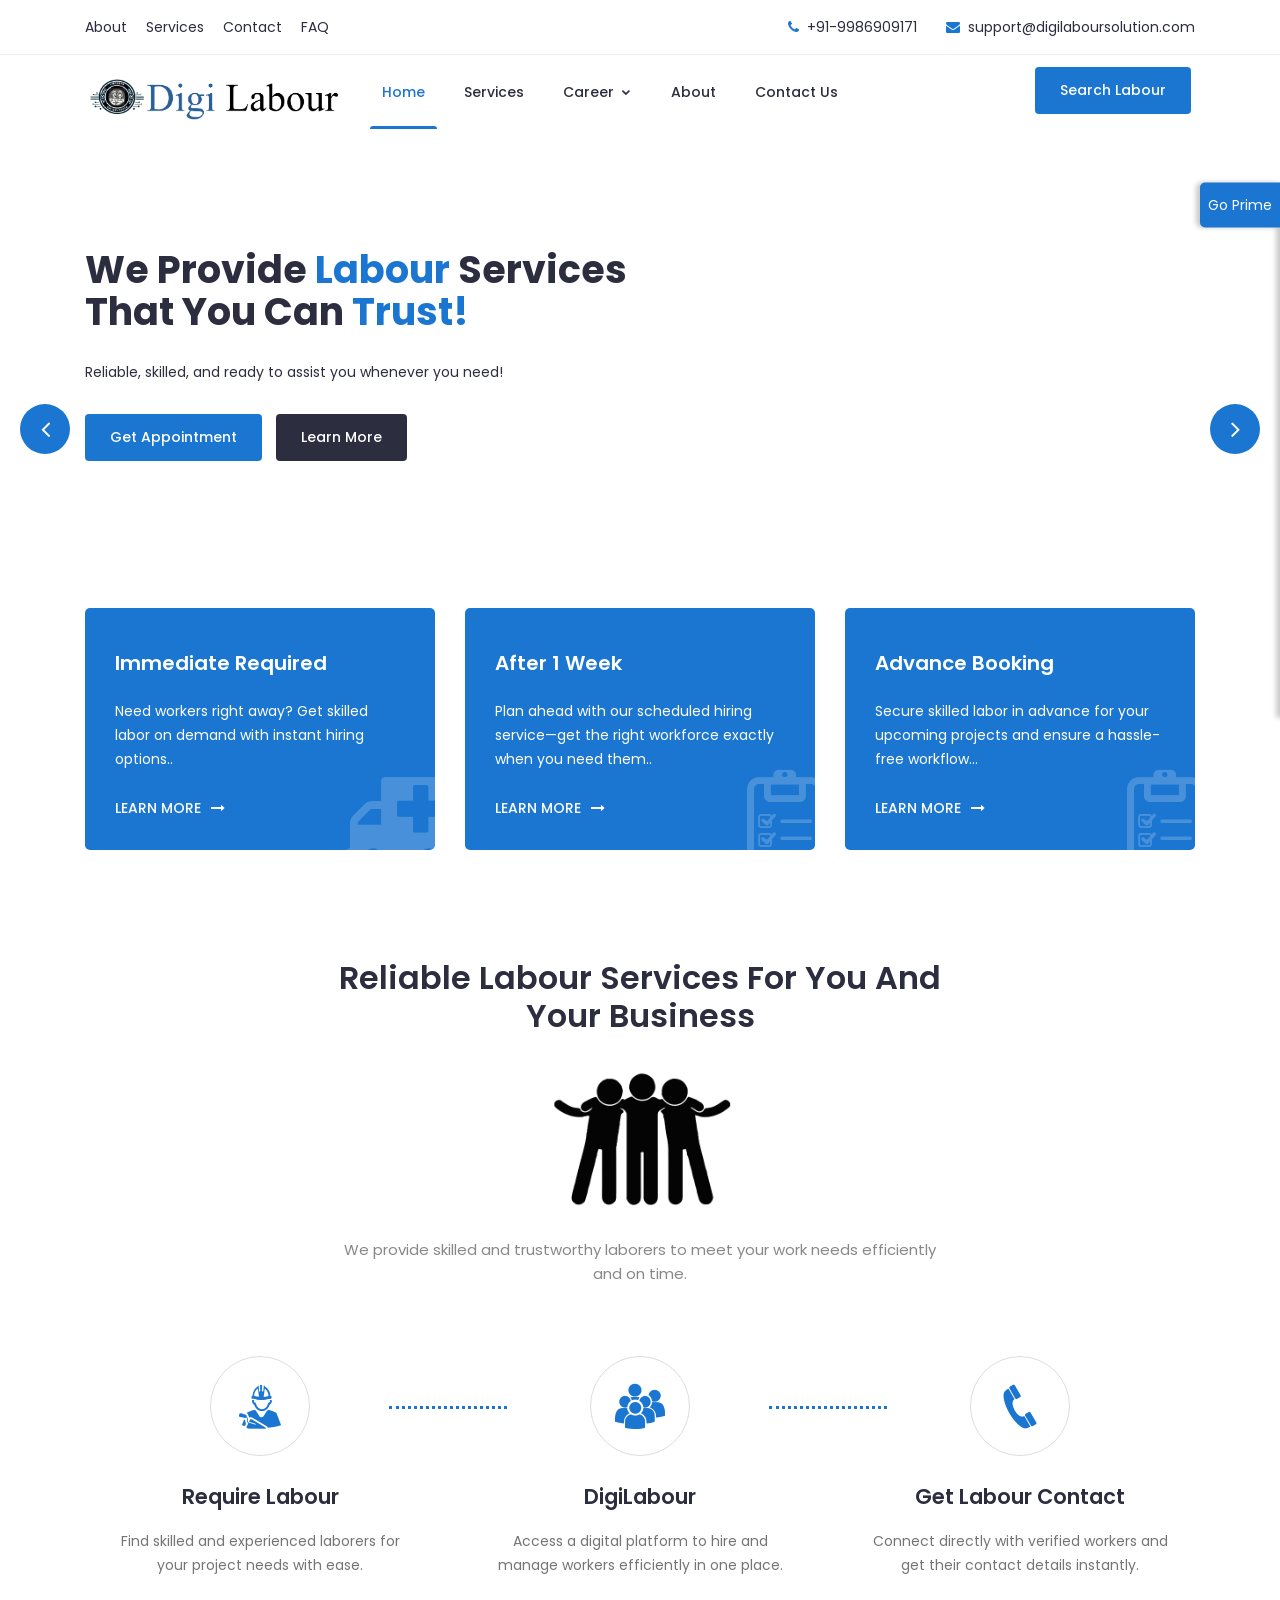
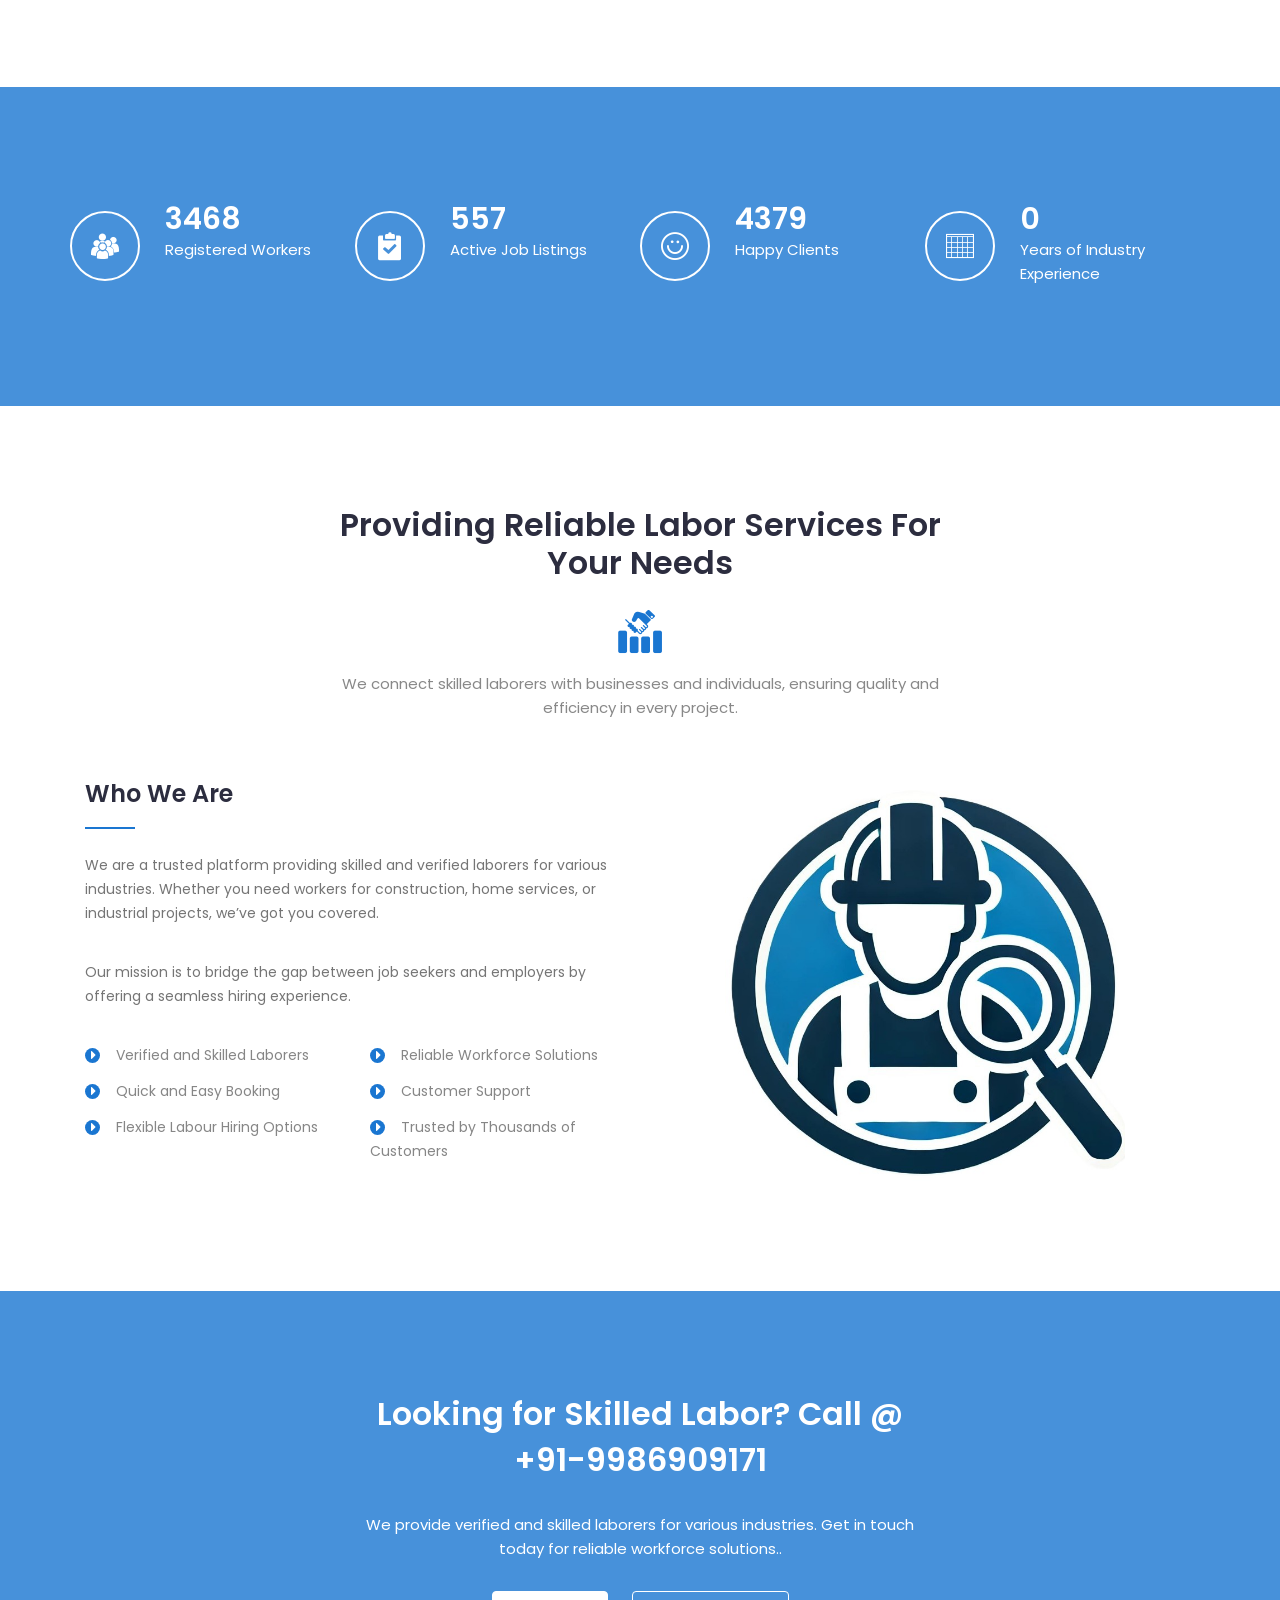
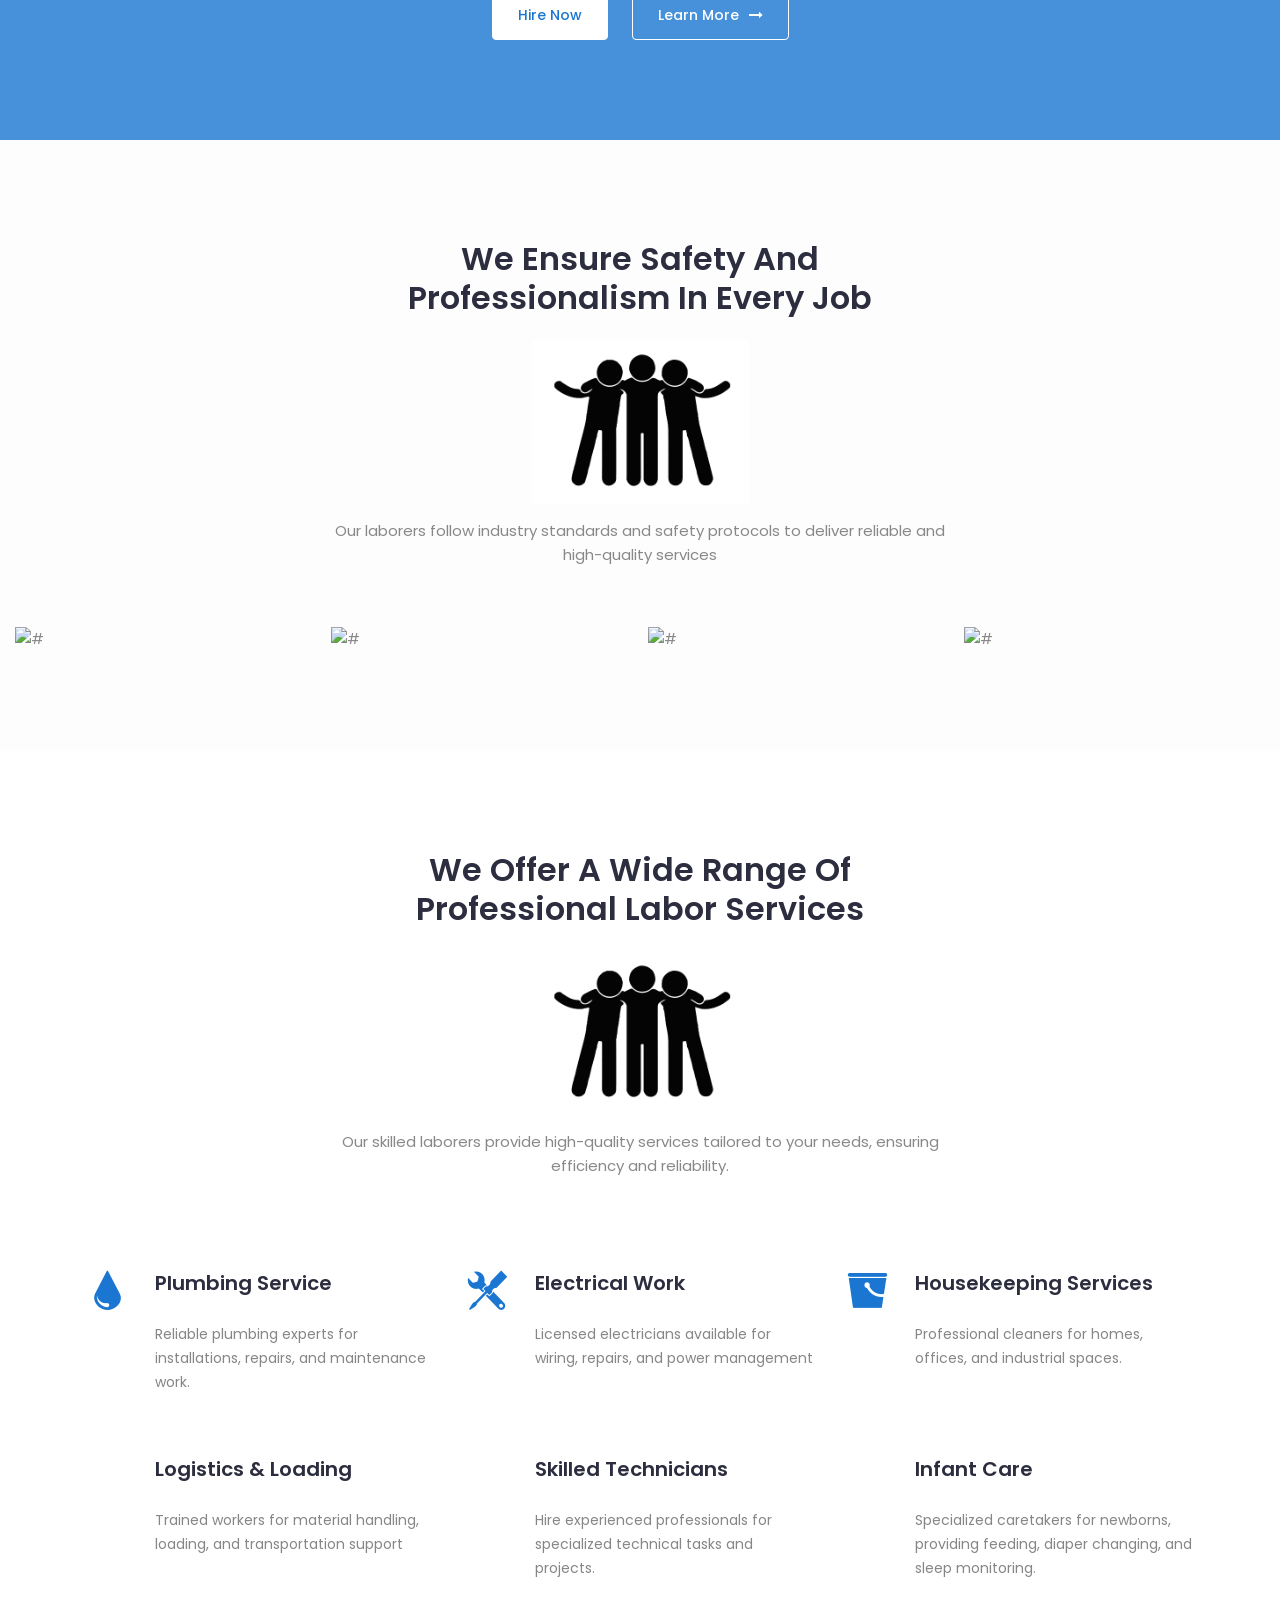
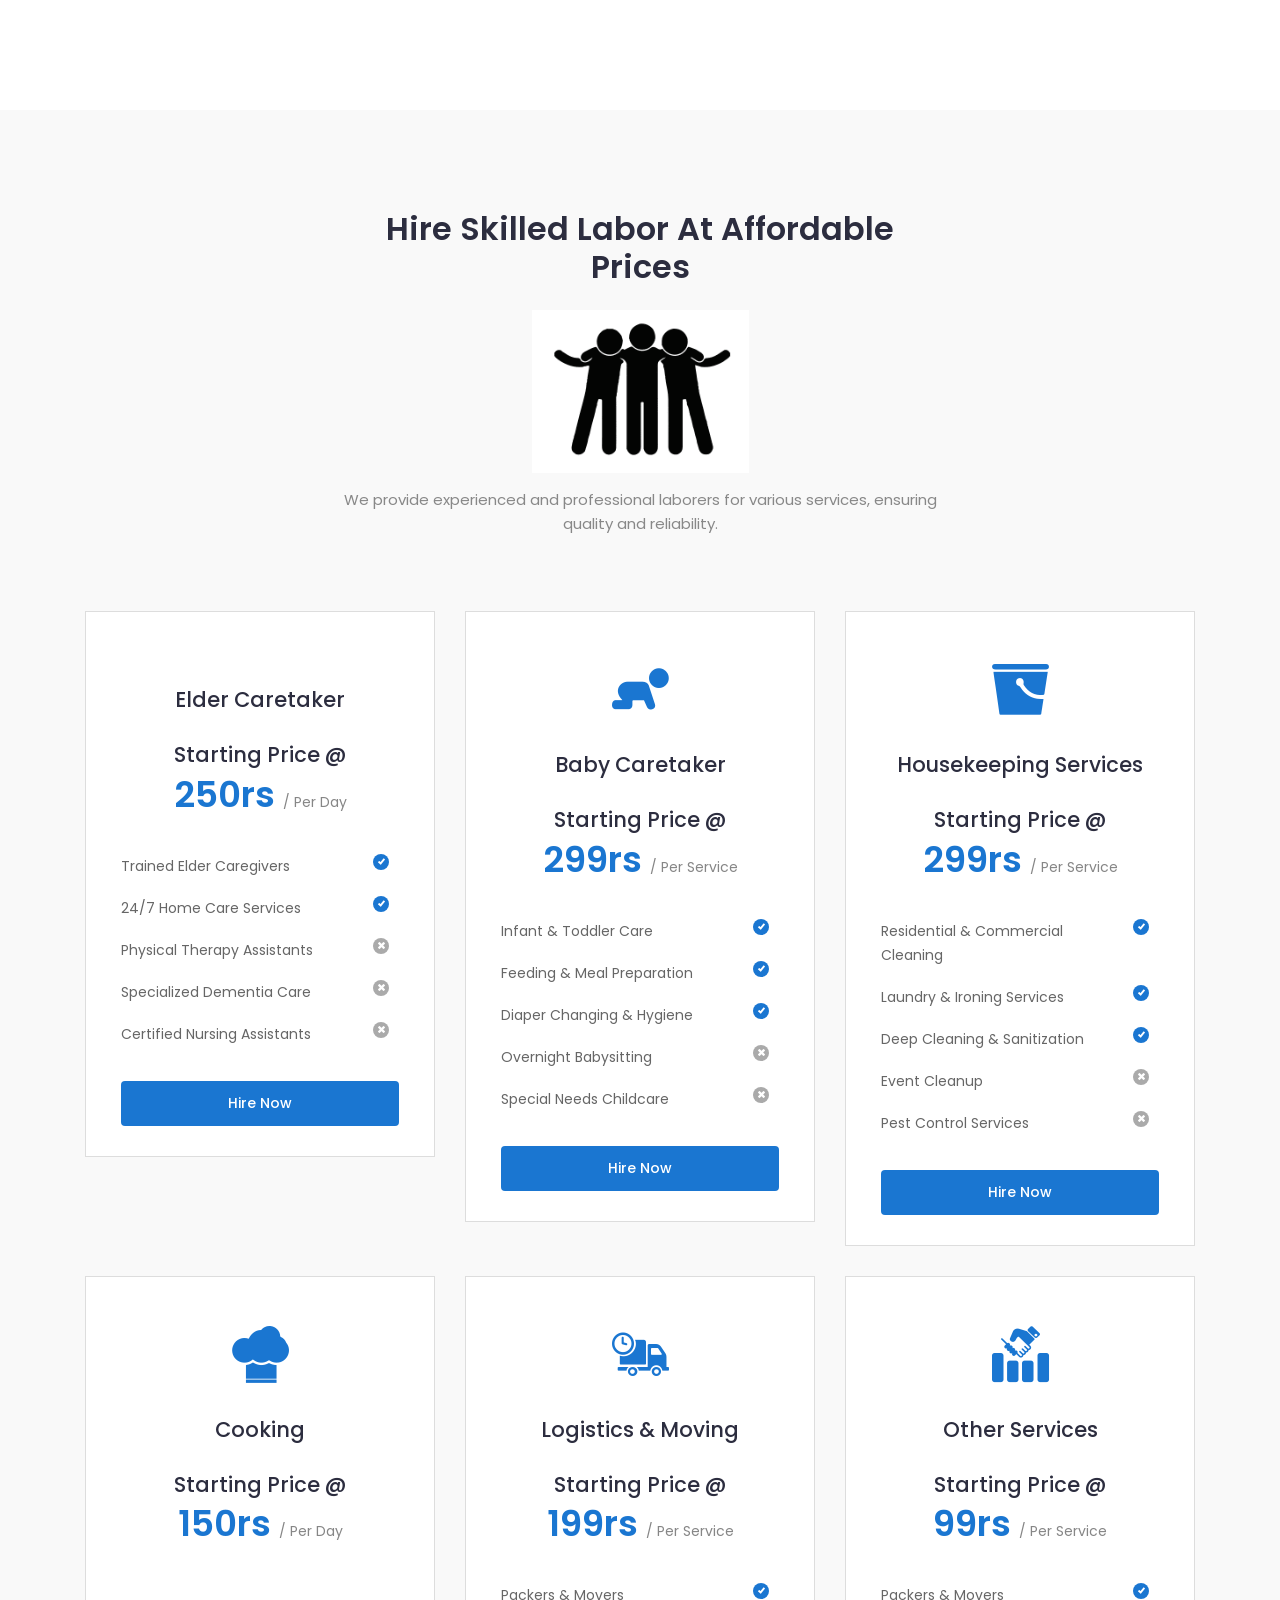
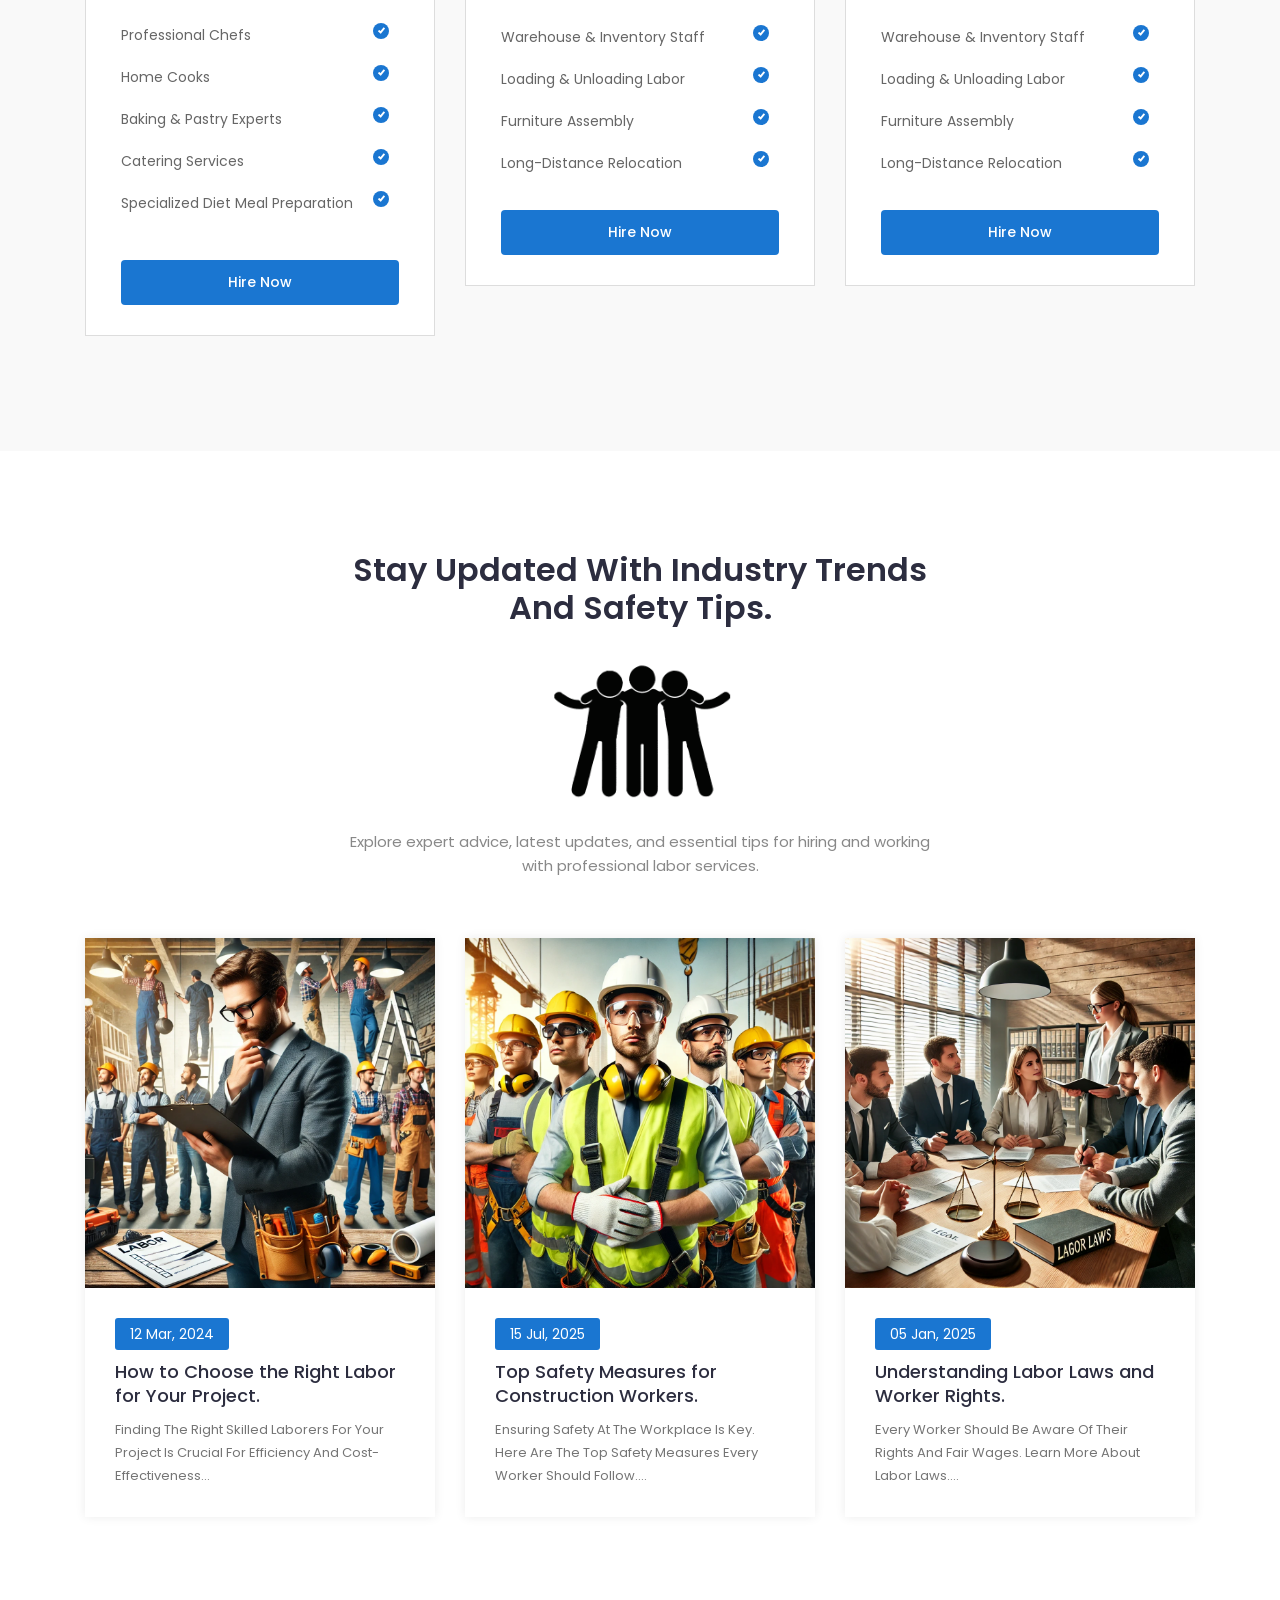
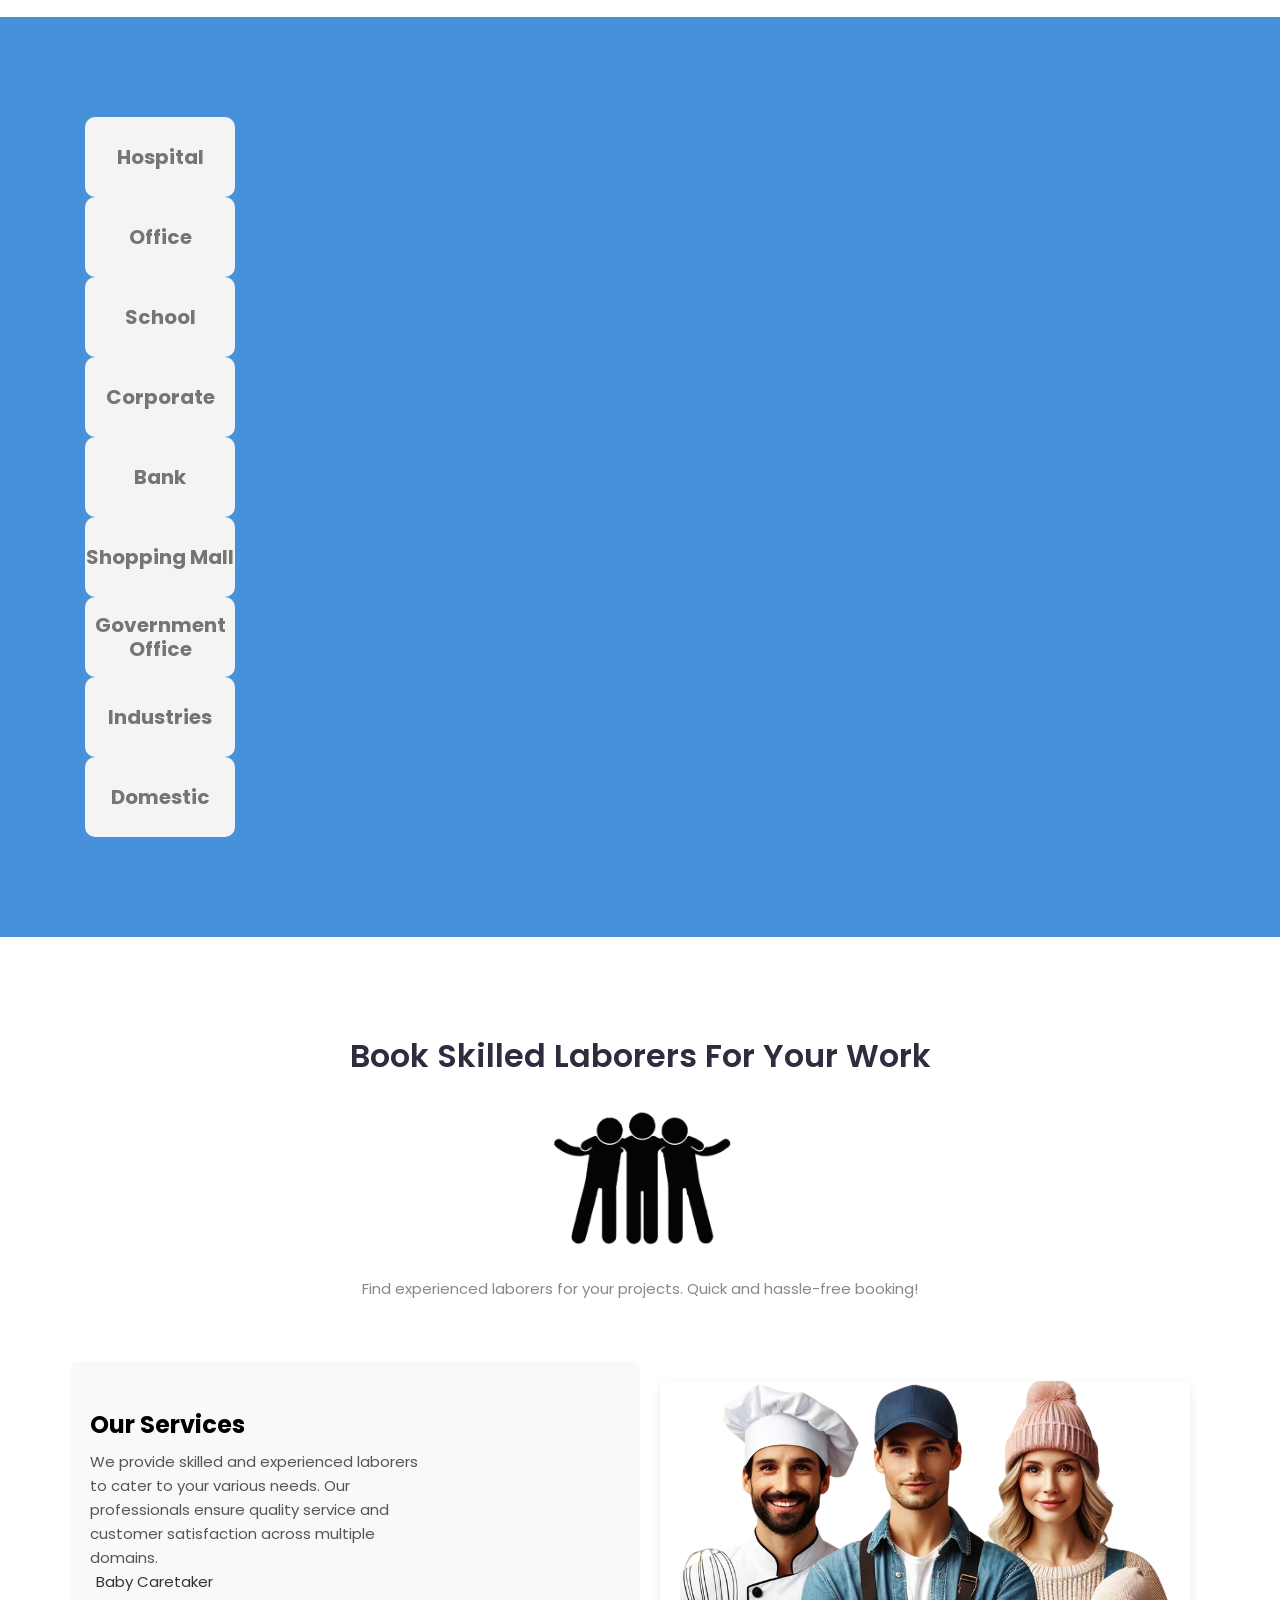
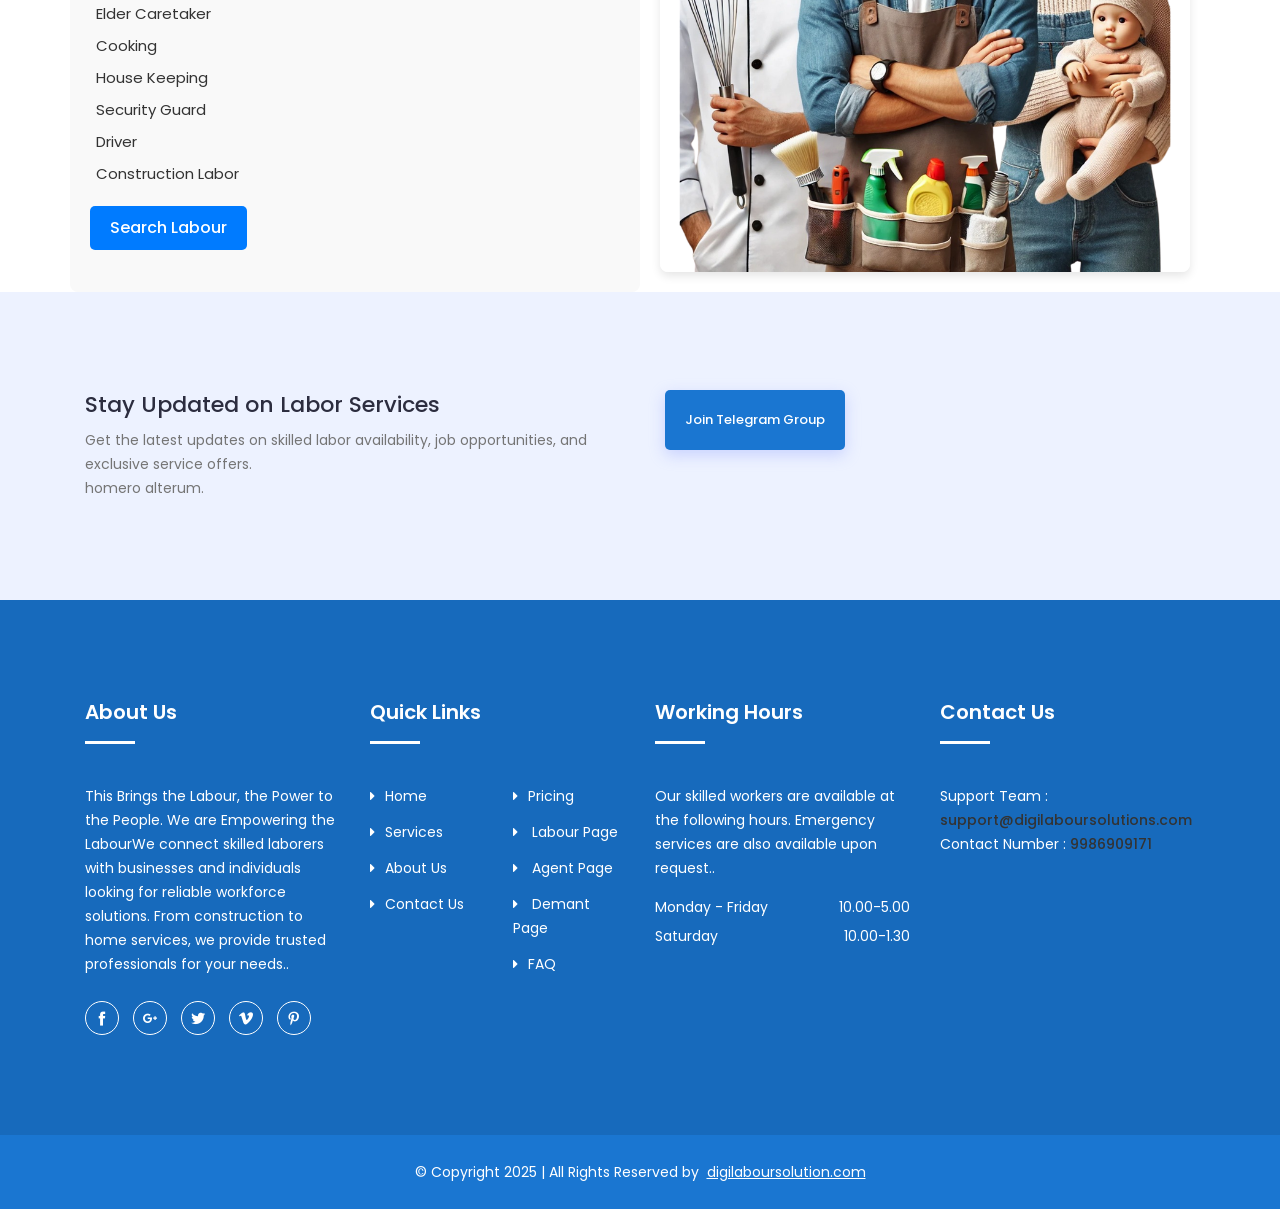
==== commit fbb852a2: "image path changed" ====
--- a/index.html
+++ b/index.html
@@ -818,7 +818,7 @@
 						<!-- Single Blog -->
 						<div class="single-news">
 							<div class="news-head">
-								<img src="img/images/right_labour.jpg" alt="#">
+								<img src="/img/right_labour.jpg" alt="#">
 							</div>
 							<div class="news-body">
 								<div class="news-content">
@@ -834,7 +834,7 @@
 						<!-- Single Blog -->
 						<div class="single-news">
 							<div class="news-head">
-								<img src="img/images/construction_worker.jpg" alt="#">
+								<img src="/img/construction_worker.jpg" alt="#">
 							</div>
 							<div class="news-body">
 								<div class="news-content">
@@ -850,7 +850,7 @@
 						<!-- Single Blog -->
 						<div class="single-news">
 							<div class="news-head">
-								<img src="img/images/labour_law1.jpg" alt="#">
+								<img src="/img/labour_law1.jpg" alt="#">
 							</div>
 							<div class="news-body">
 								<div class="news-content">
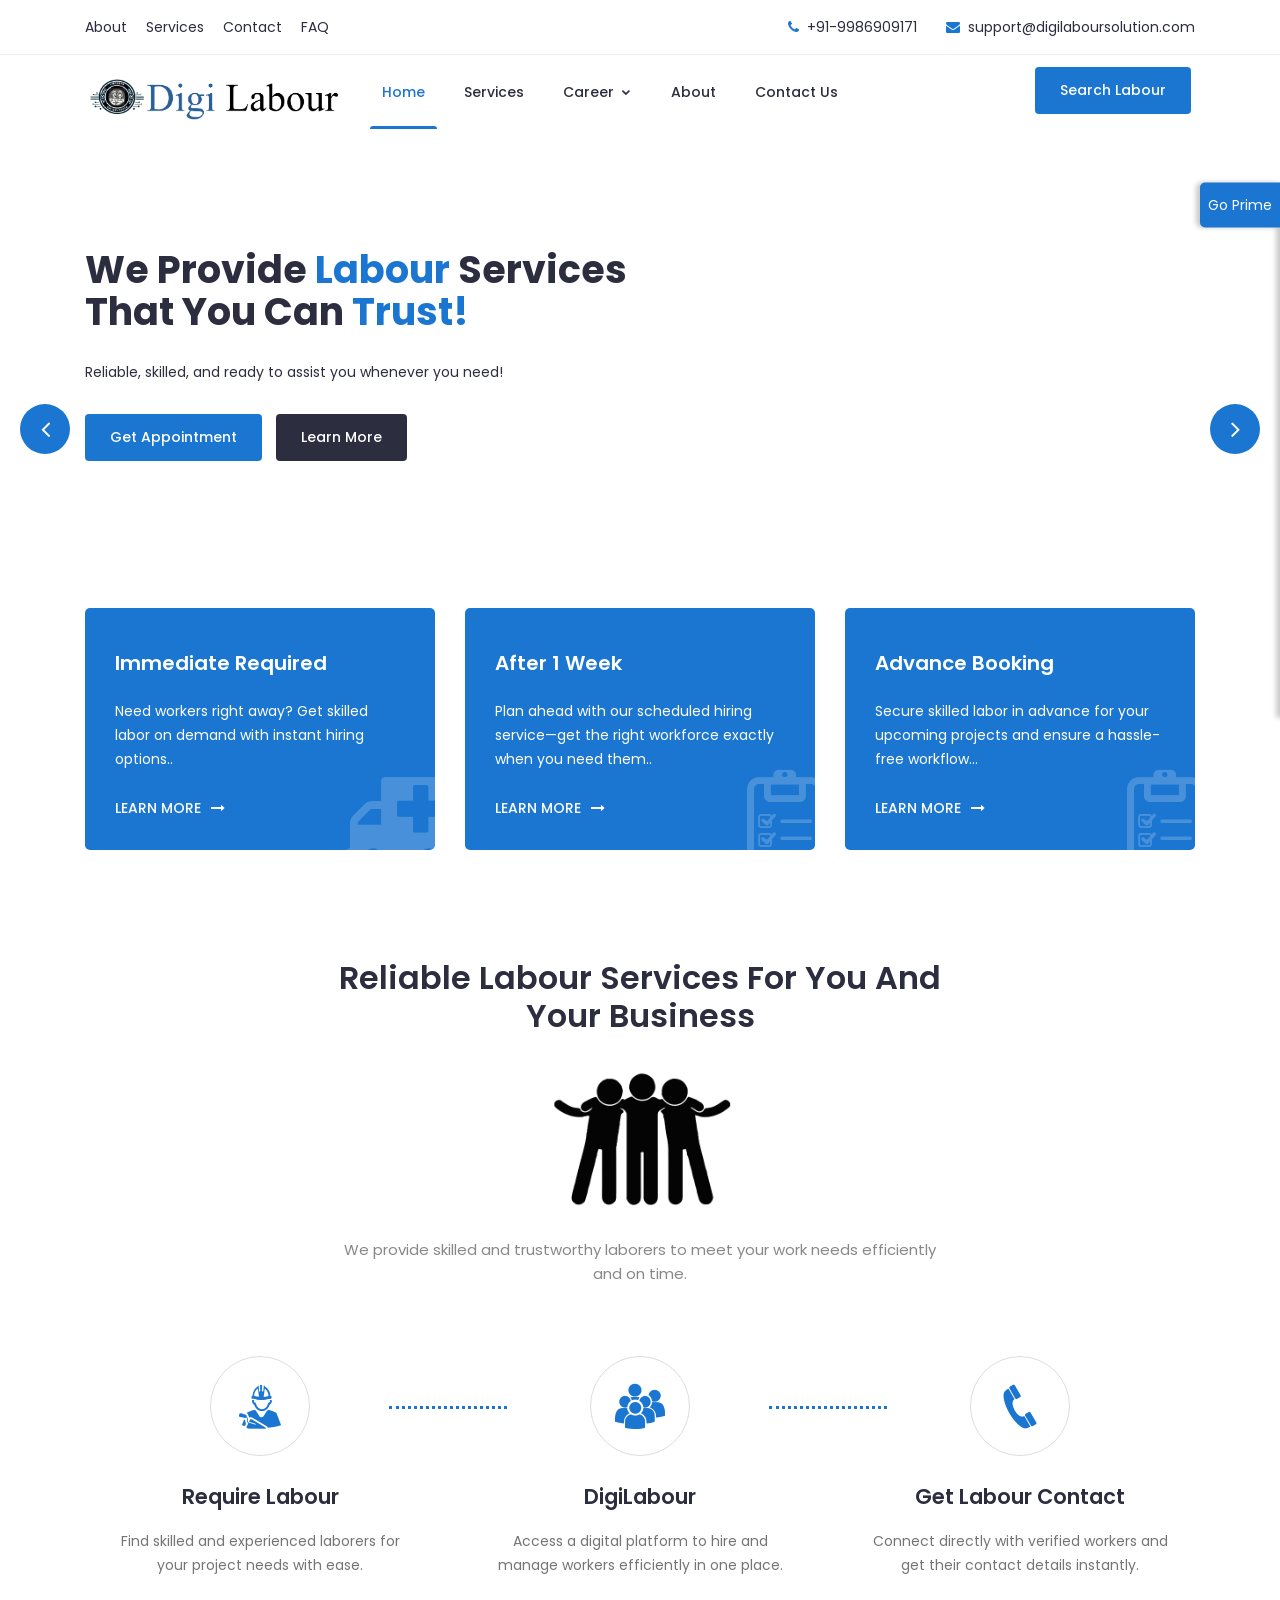
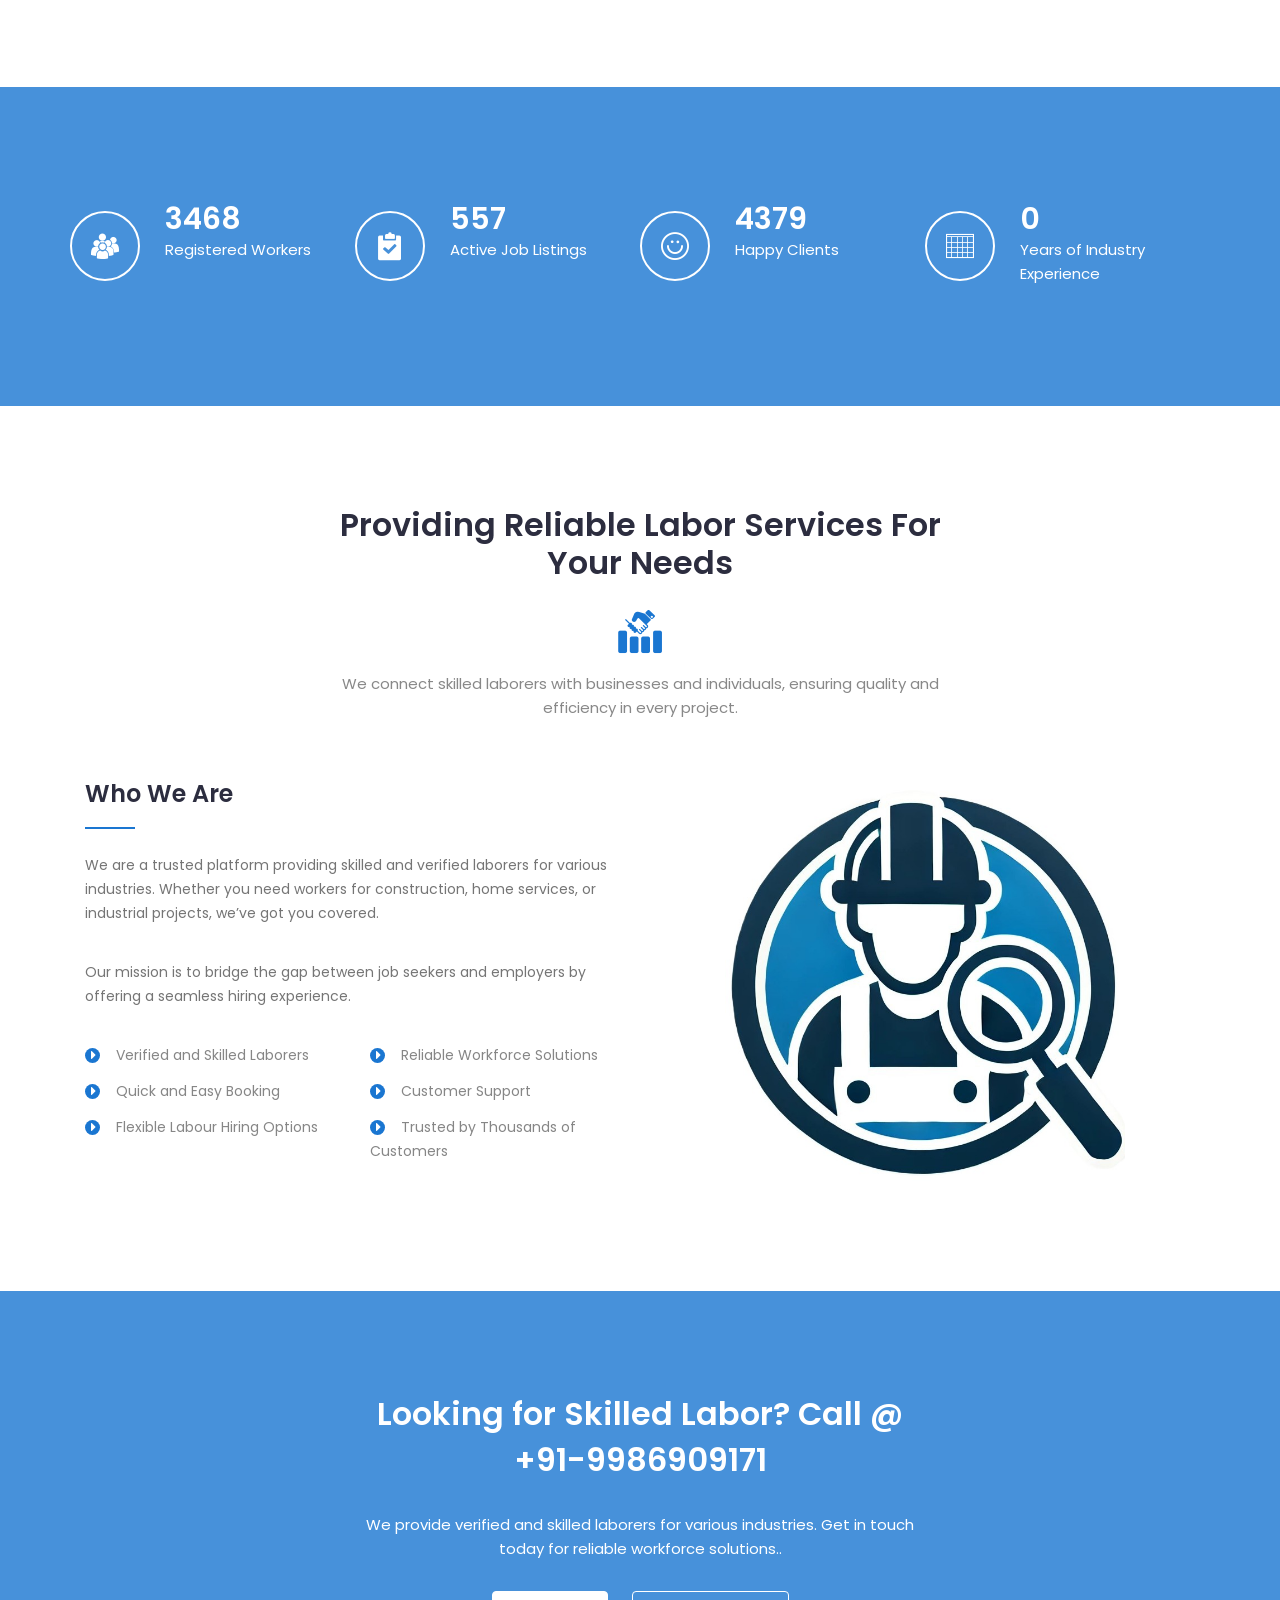
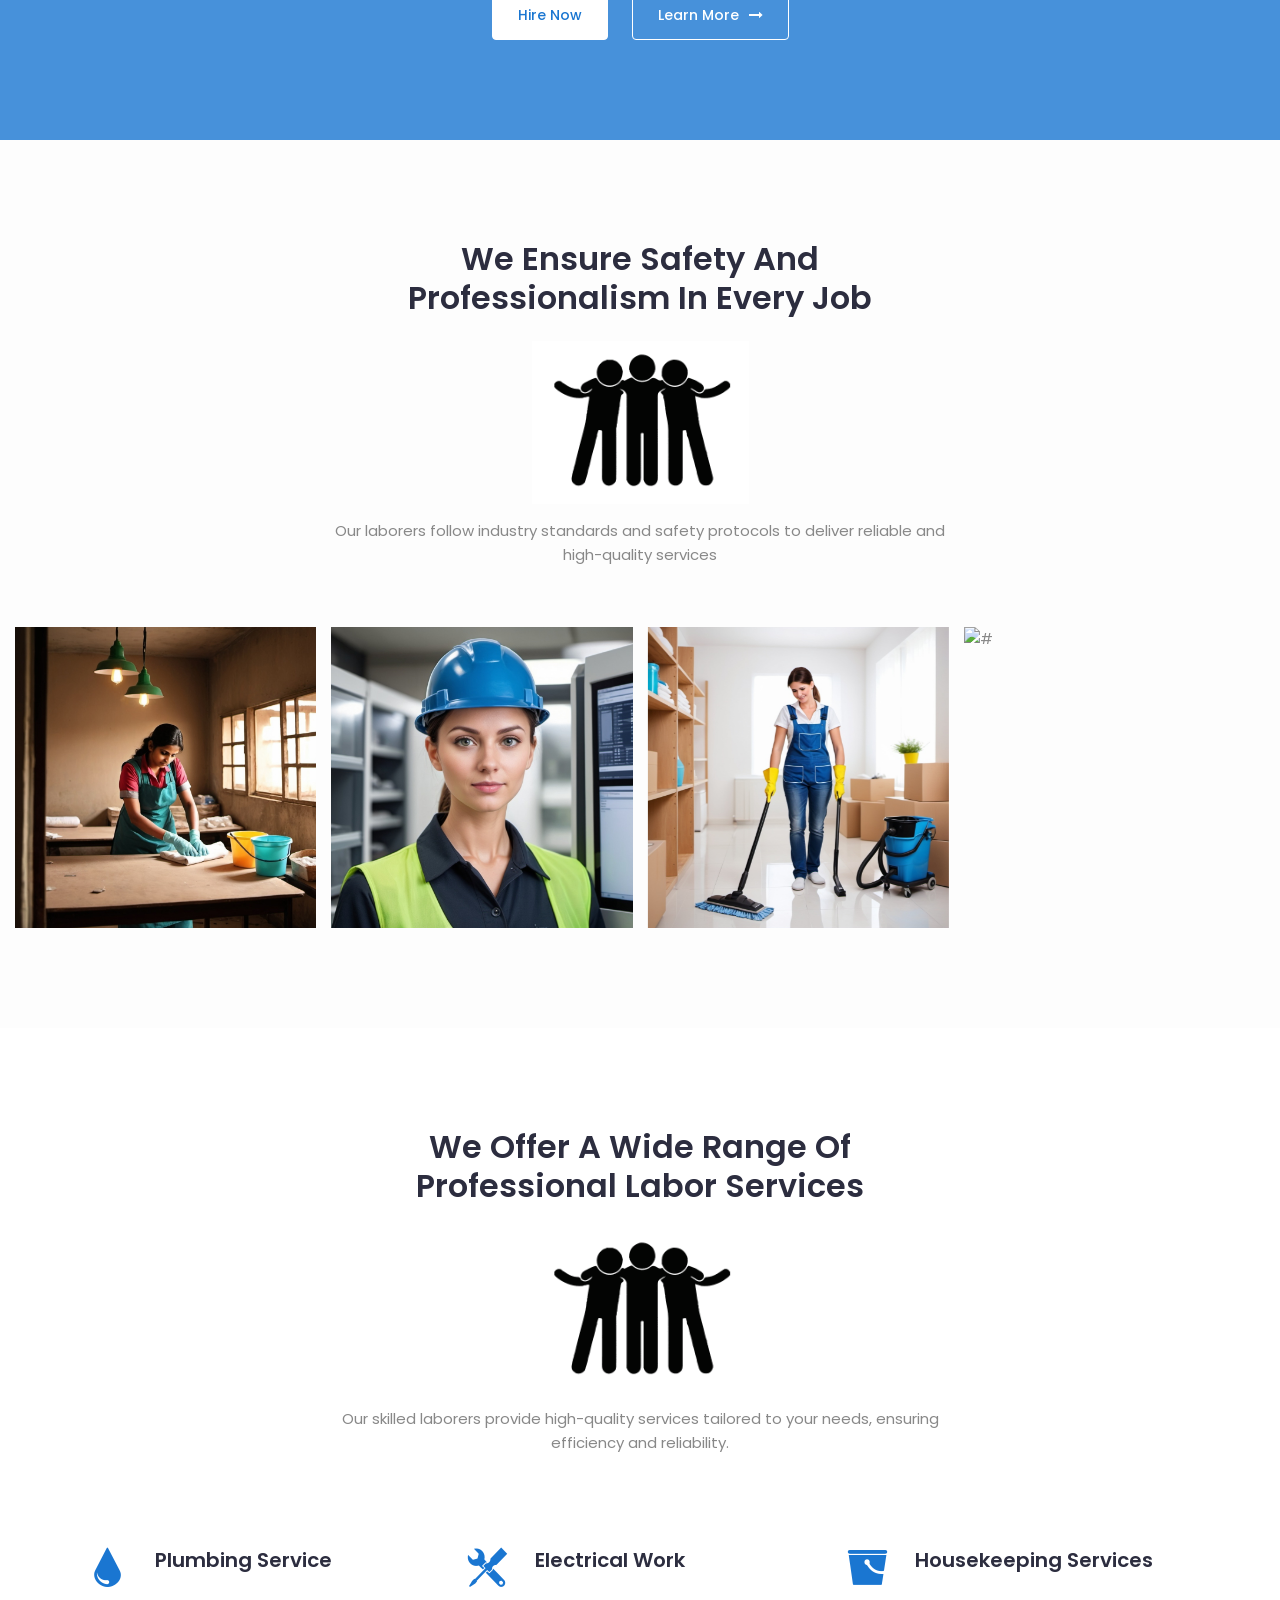
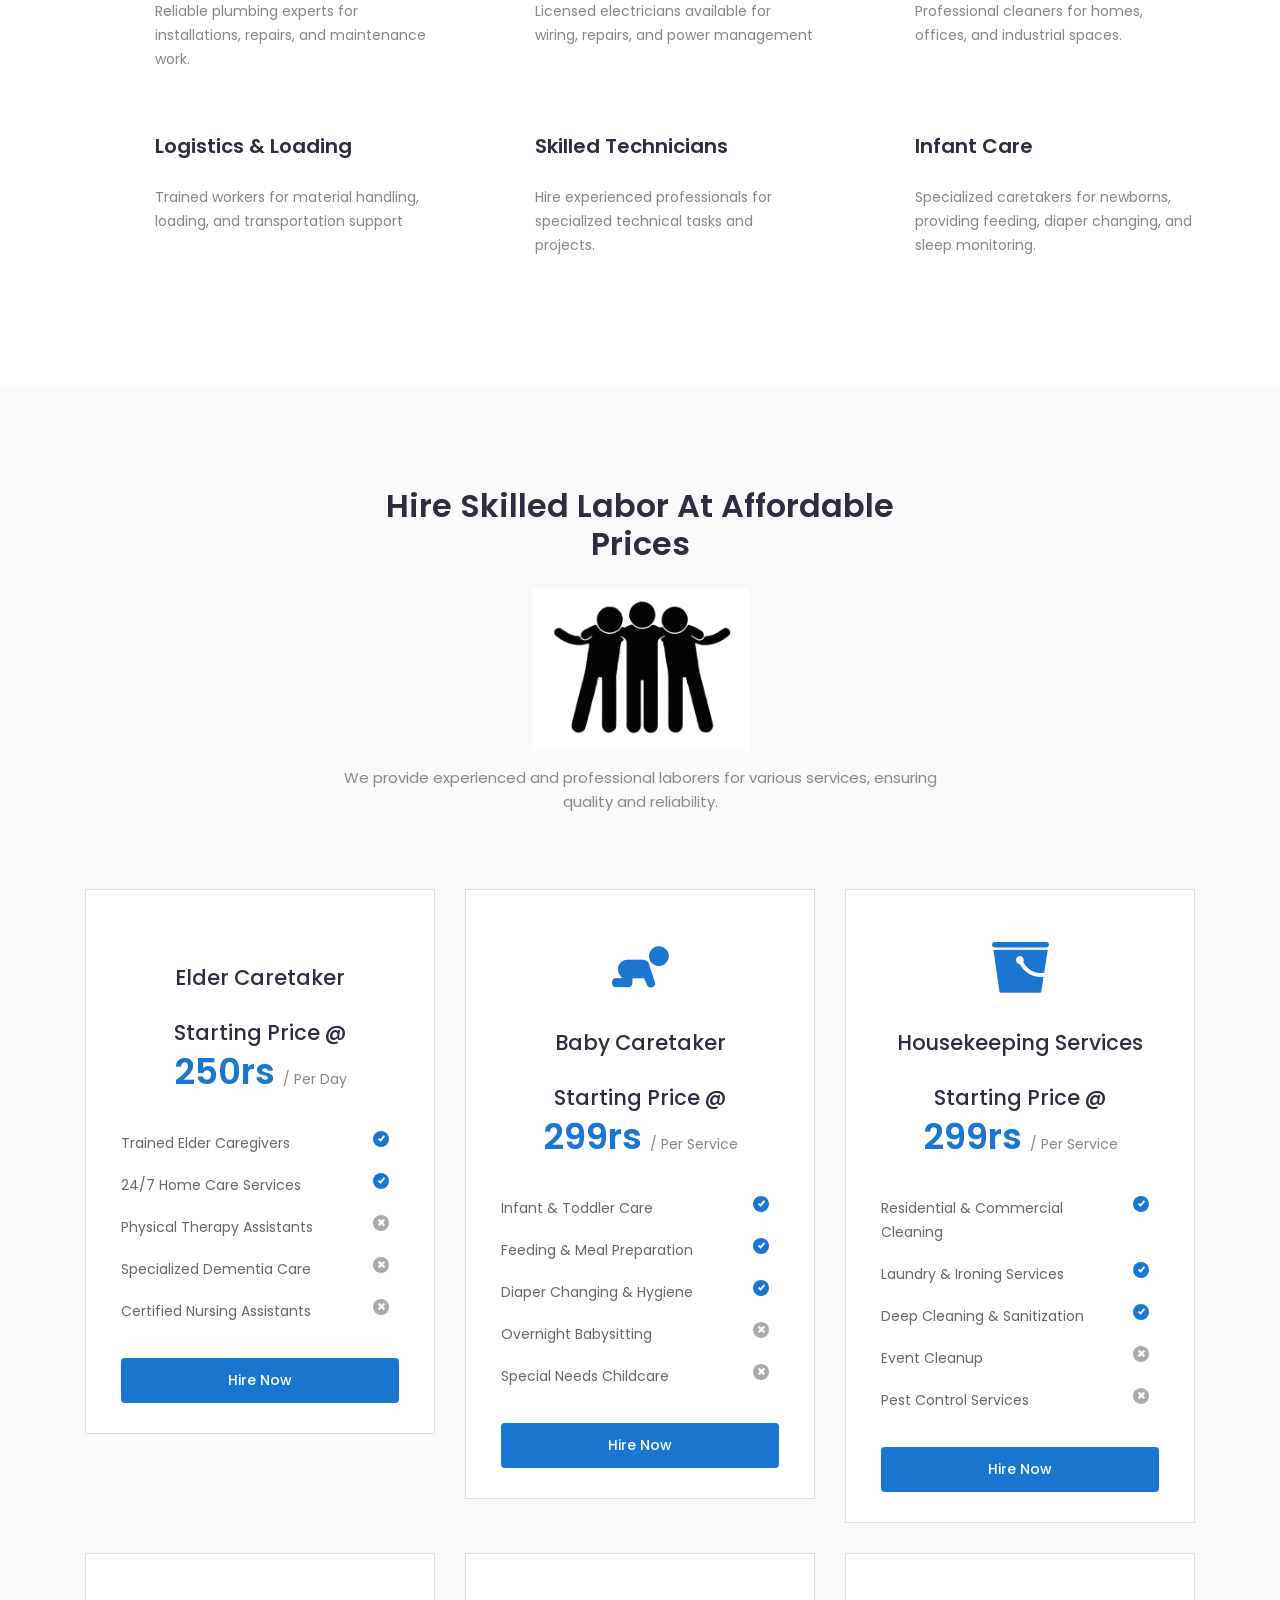
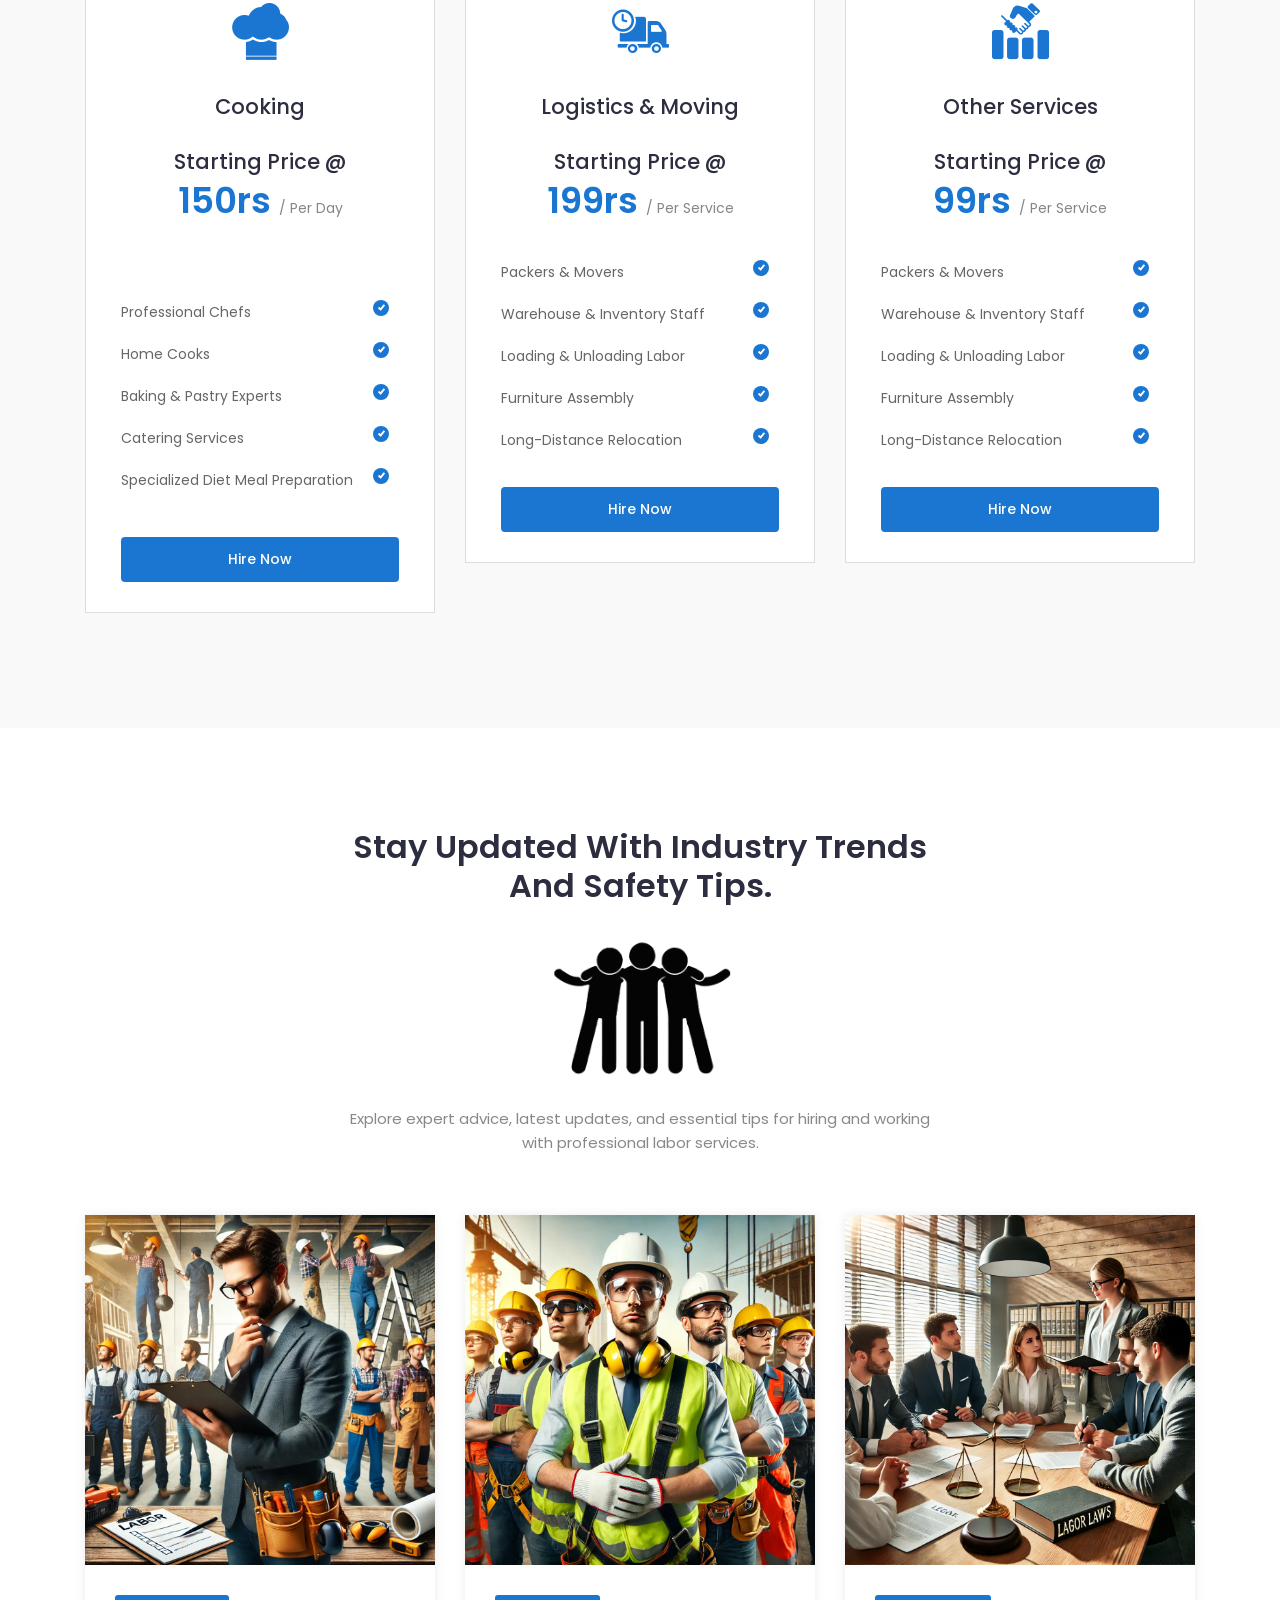
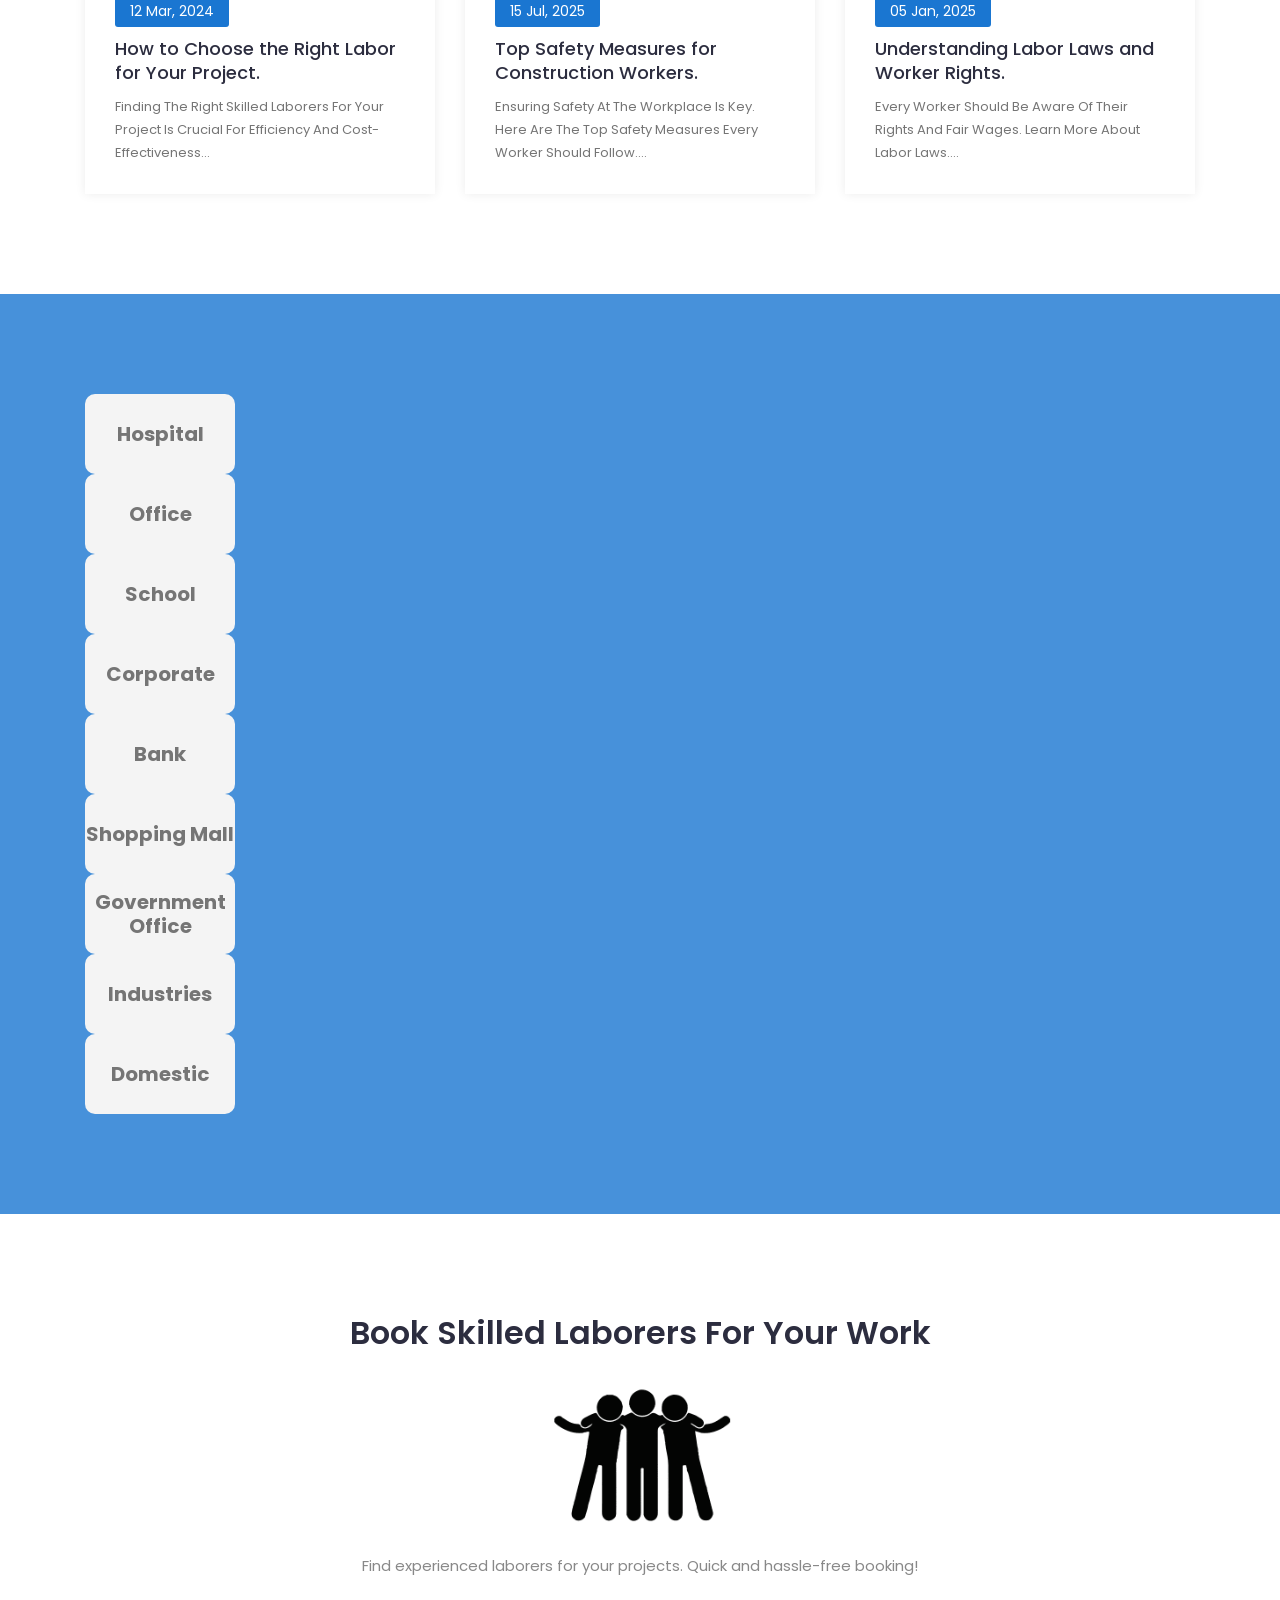
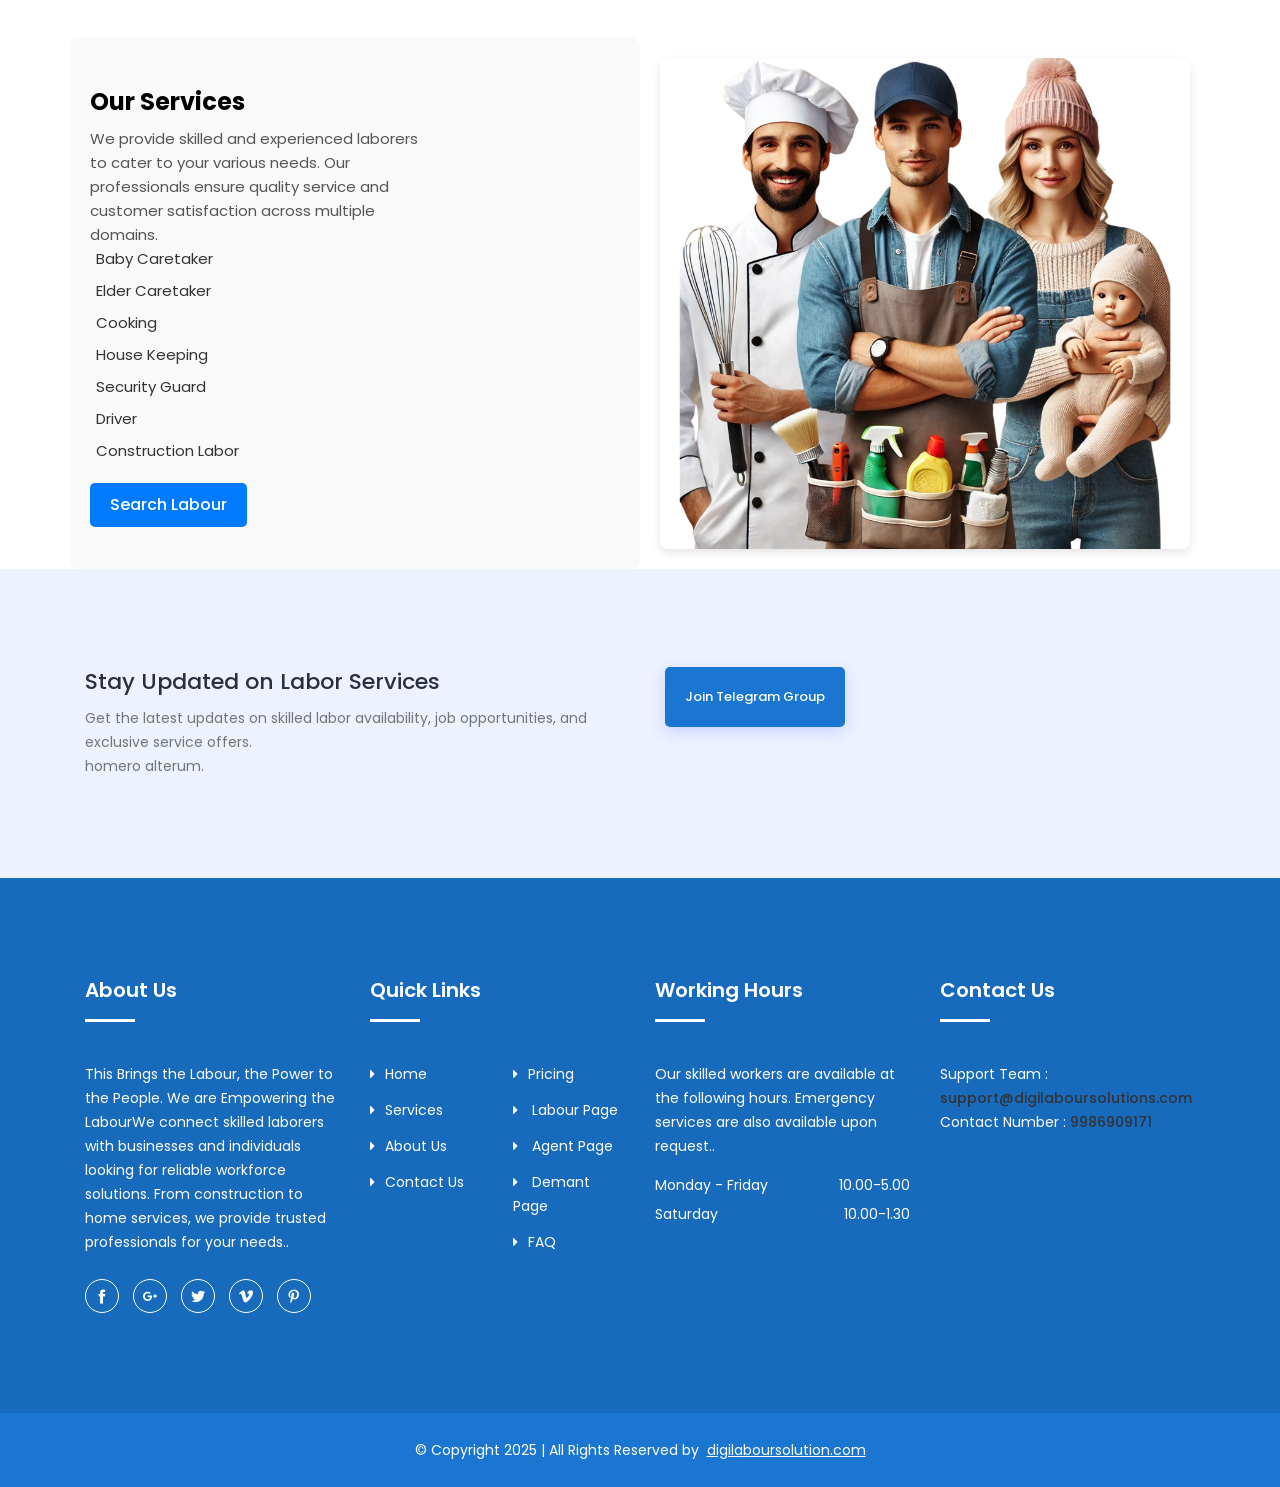
==== commit 3ccf8fdc: "updated link in faq remove agent word" ====
--- a/index.html
+++ b/index.html
@@ -139,15 +139,16 @@
 											</li>
 											<li><a href="service.html">Services </a></li>
 											<li><a href="#">Career <i class="icofont-rounded-down"></i></a>
-											<ul class="dropdown">
-												<li><a id="jobLink">Looking For Job</a></li>
-												<li><a id="agentLink">Agent Registration</a></li>
-											</ul>
-											<script src="config.js"></script>
+											<ul class="dropdown"  id="menuDropdown">
+													<li><a id="jobLink" href="#">Looking For Job</a></li>
+													<li><a id="partnerLink" href="#">Become Partner</a></li>
+												</ul>
 												<script>
-												document.getElementById("jobLink").href = CONFIG.JOB_URL;
-												document.getElementById("agentLink").href = CONFIG.AGENT_URL;
-												</script>
+													// Example config file (could be external JSON or JS)
+													// Inject links dynamically
+													document.getElementById("jobLink").href = config.JOB_LINK;
+													document.getElementById("partnerLink").href = config.PARTNER_LINK;
+												</script>											
 
 											</li>
 											<li><a href="about.html">About</a></li>
@@ -488,35 +489,35 @@
 					<div class="col-lg-12 col-12">
 						<div class="owl-carousel portfolio-slider">
 							<div class="single-pf">
-								<img src="img/images/pf1.jpg" alt="#">
+								<img src="/img/pf1.jpg" alt="#">
 								<a href="portfolio-details.html" class="btn">View Details</a>
 							</div>
 							<div class="single-pf">
-								<img src="img/images/pf2.jpg" alt="#">
+								<img src="/img/pf2.jpg" alt="#">
 								<a href="portfolio-details.html" class="btn">View Details</a>
 							</div>
 							<div class="single-pf">
-								<img src="img/images/pf3.jpg" alt="#">
+								<img src="/img/pf3.jpg" alt="#">
 								<a href="portfolio-details.html" class="btn">View Details</a>
 							</div>
 							<div class="single-pf">
-								<img src="img/images/pf4.jpg" alt="#">
+								<img src="/img/pf4.jpg" alt="#">
 								<a href="portfolio-details.html" class="btn">View Details</a>
 							</div>
 							<div class="single-pf">
-								<img src="img/images/pf1.jpg" alt="#">
+								<img src="/img/pf1.jpg" alt="#">
 								<a href="portfolio-details.html" class="btn">View Details</a>
 							</div>
 							<div class="single-pf">
-								<img src="img/images/pf2.jpg" alt="#">
+								<img src="/img/pf2.jpg" alt="#">
 								<a href="portfolio-details.html" class="btn">View Details</a>
 							</div>
 							<div class="single-pf">
-								<img src="img/images/pf3.jpg" alt="#">
+								<img src="/img/pf3.jpg" alt="#">
 								<a href="portfolio-details.html" class="btn">View Details</a>
 							</div>
 							<div class="single-pf">
-								<img src="img/images/pf4.jpg" alt="#">
+								<img src="/img/pf4.jpg" alt="#">
 								<a href="portfolio-details.html" class="btn">View Details</a>
 							</div>
 						</div>
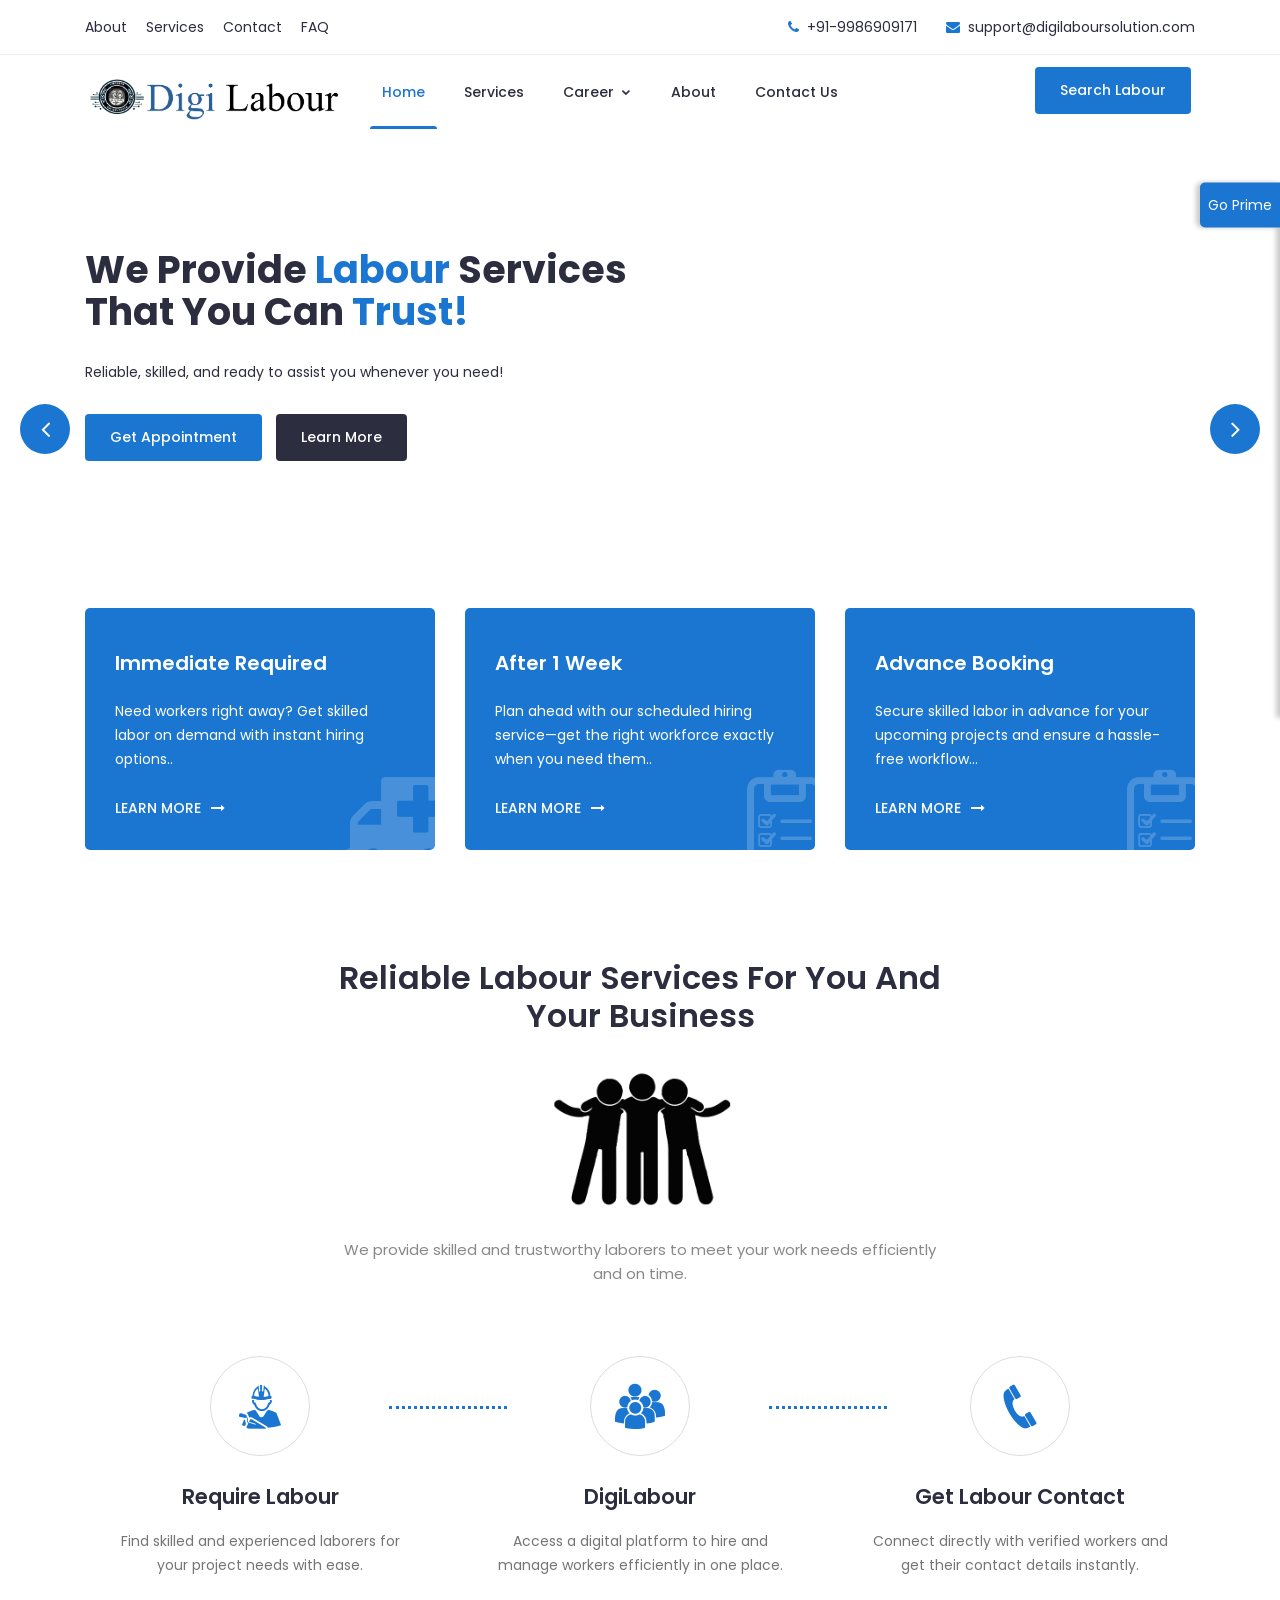
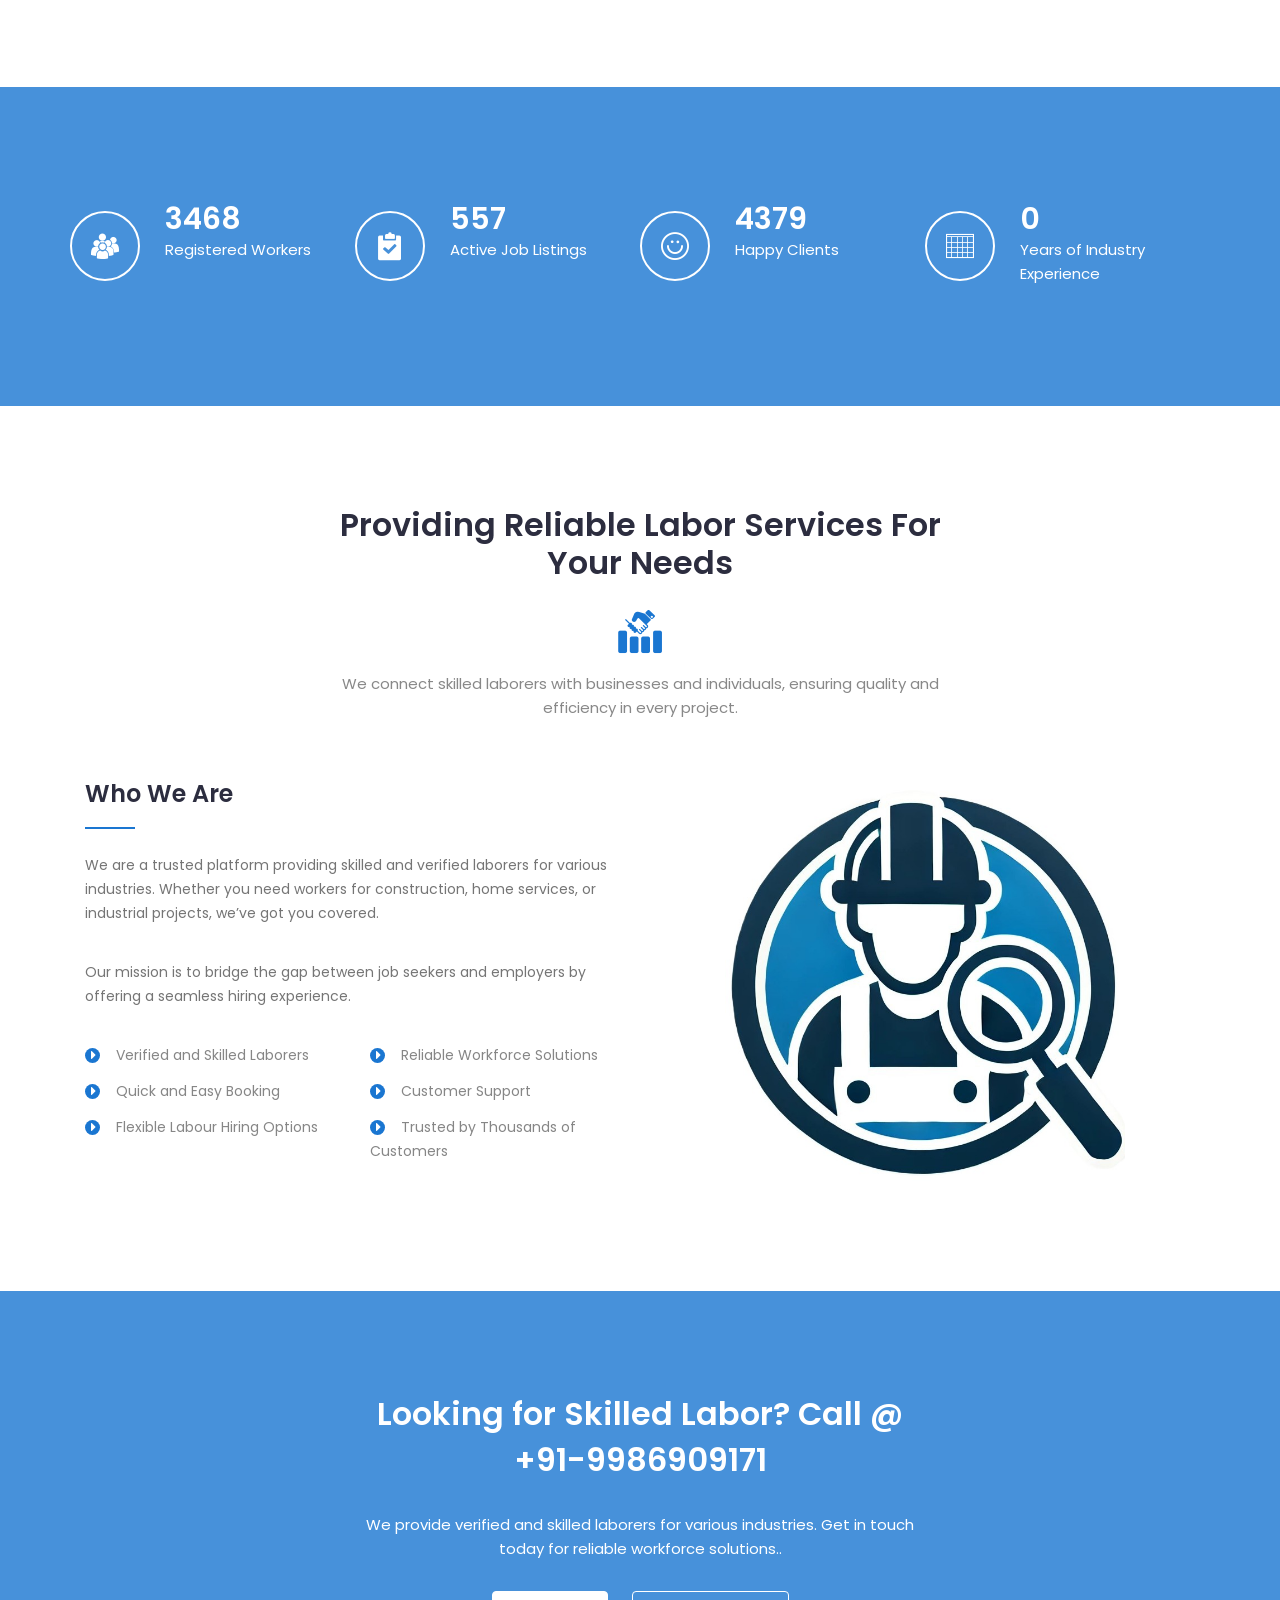
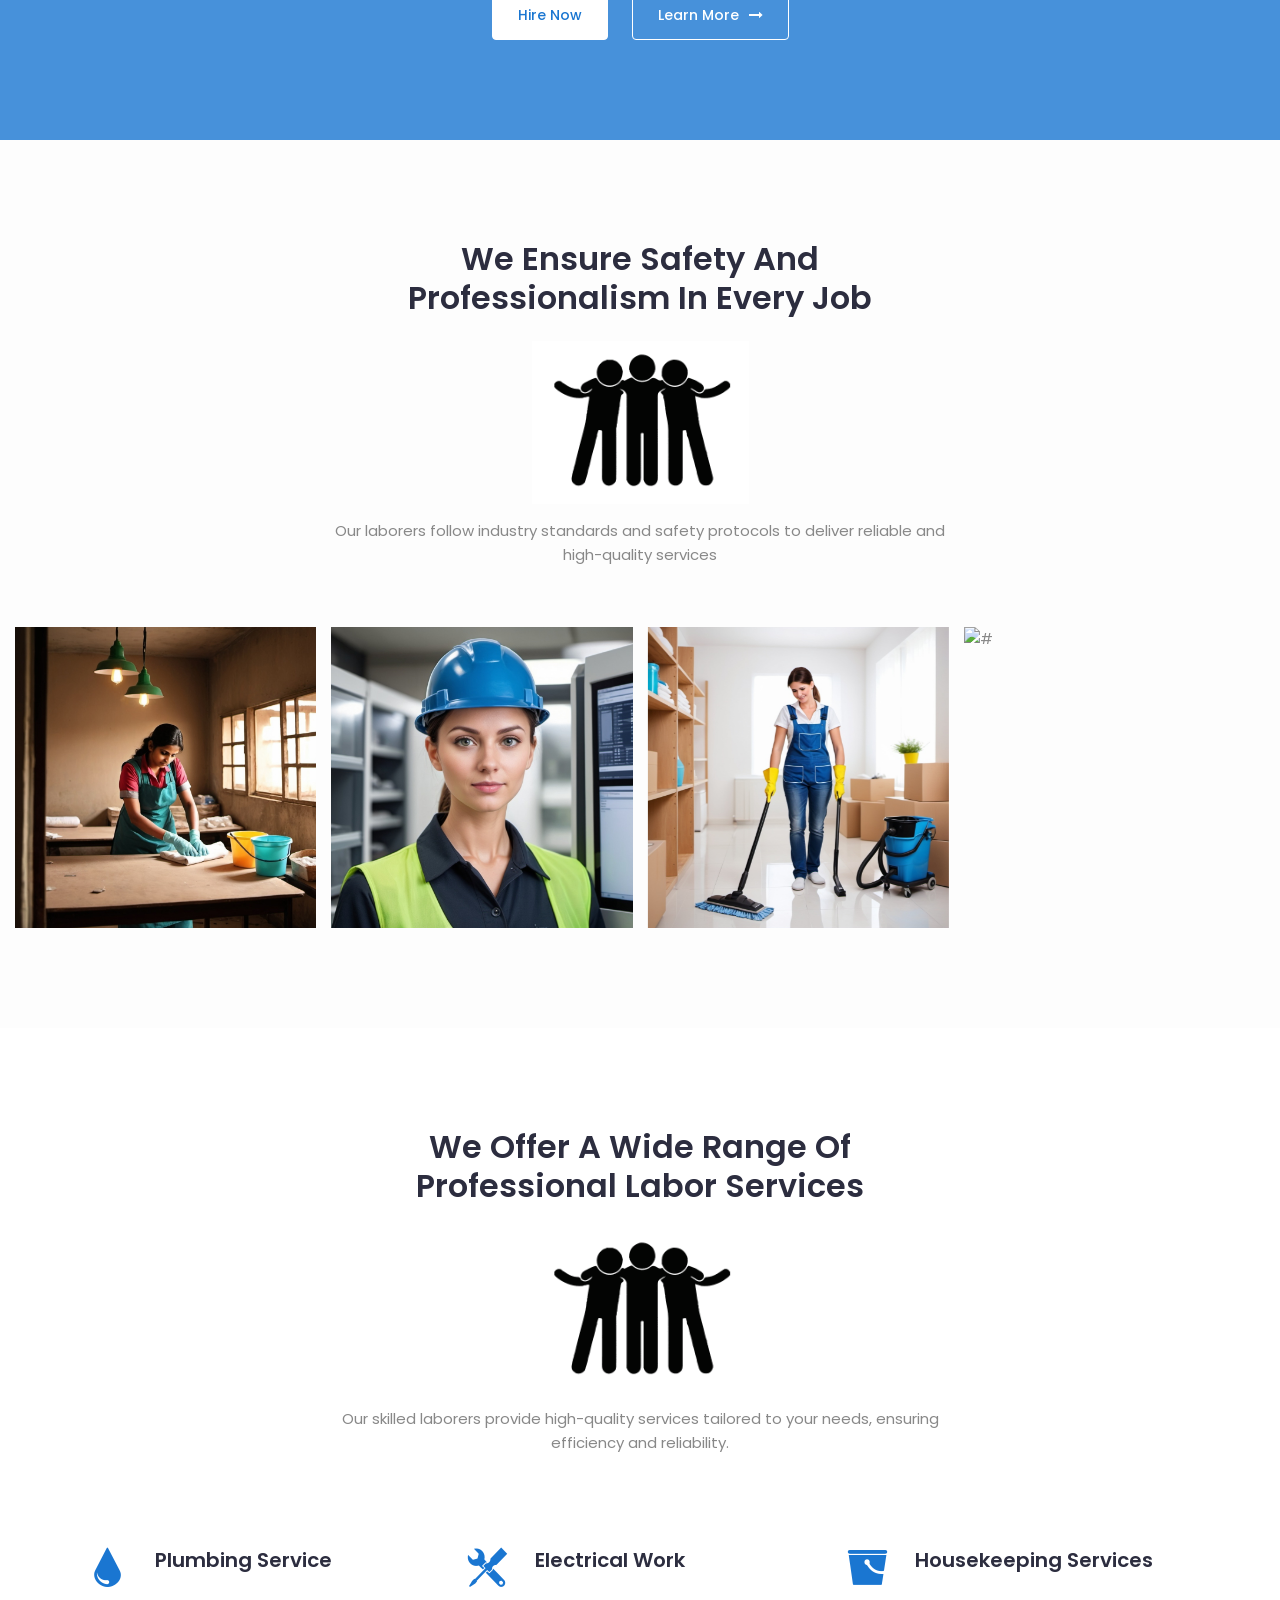
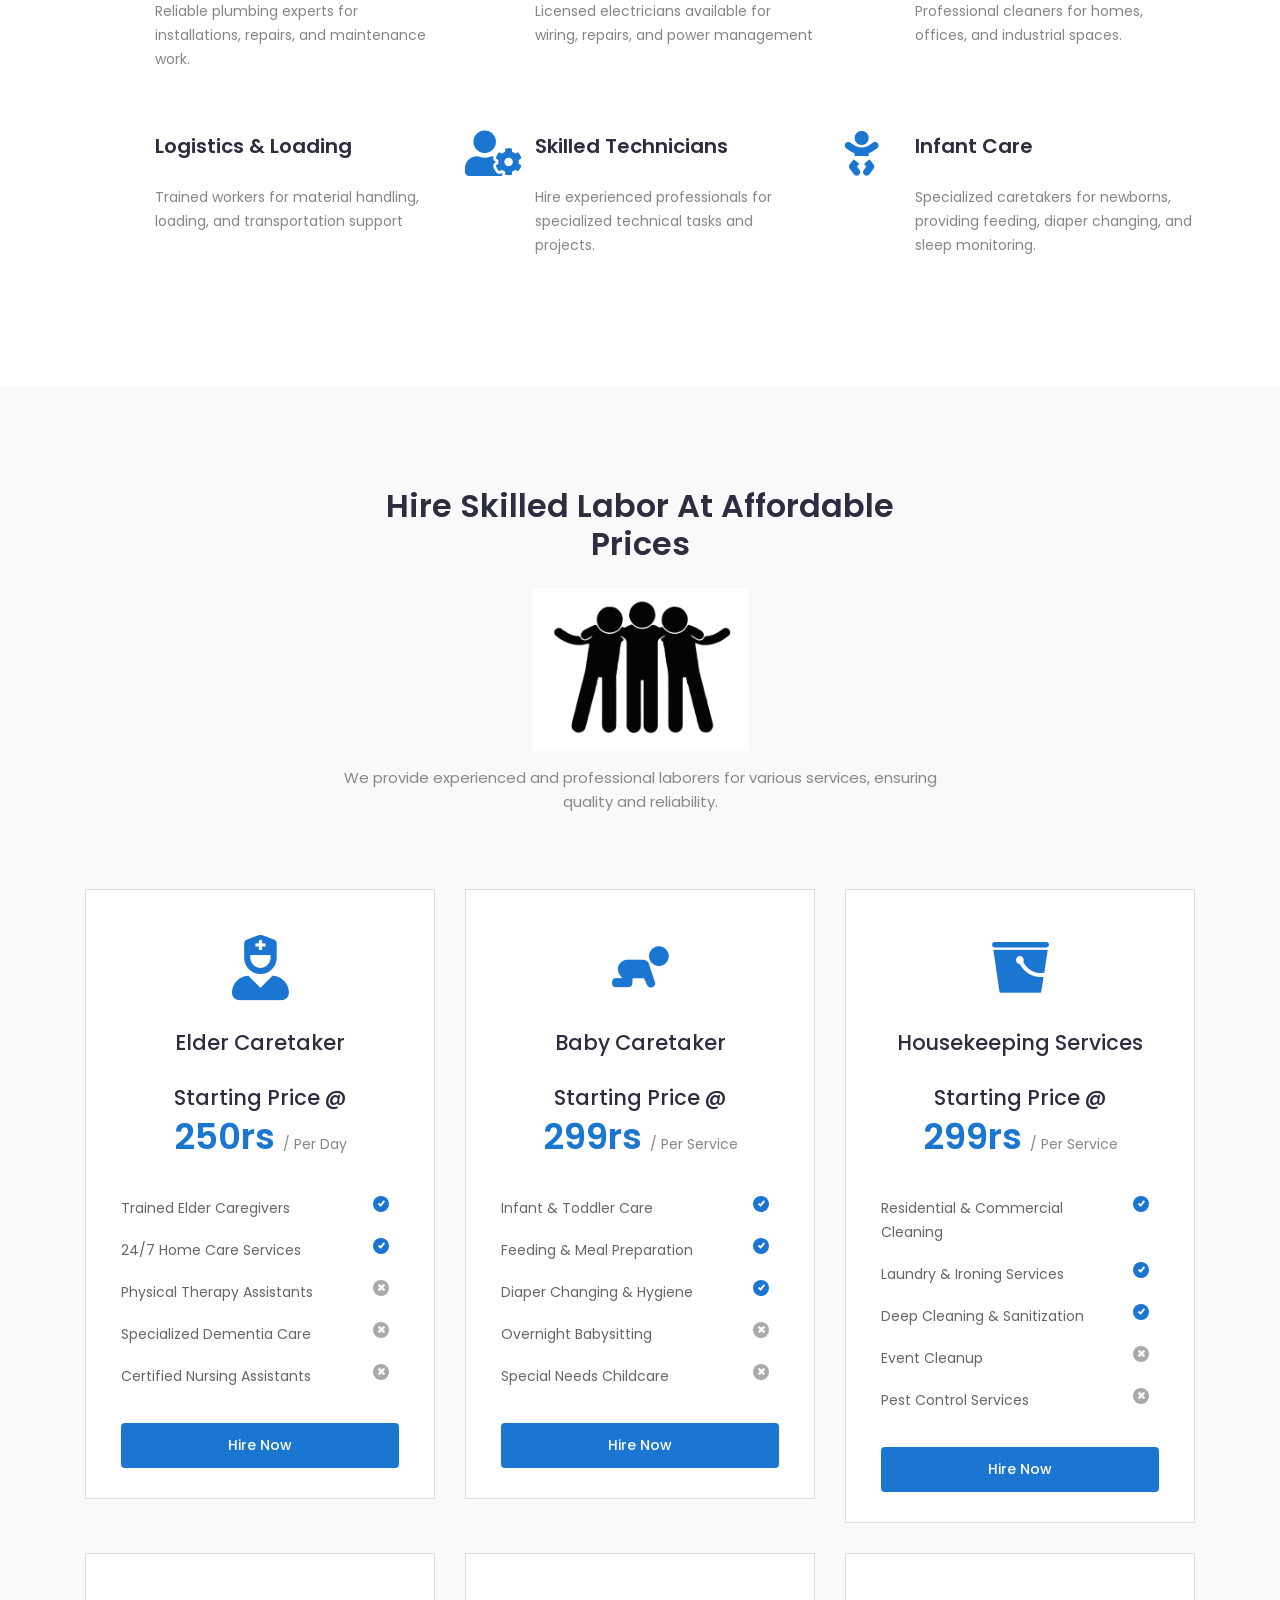
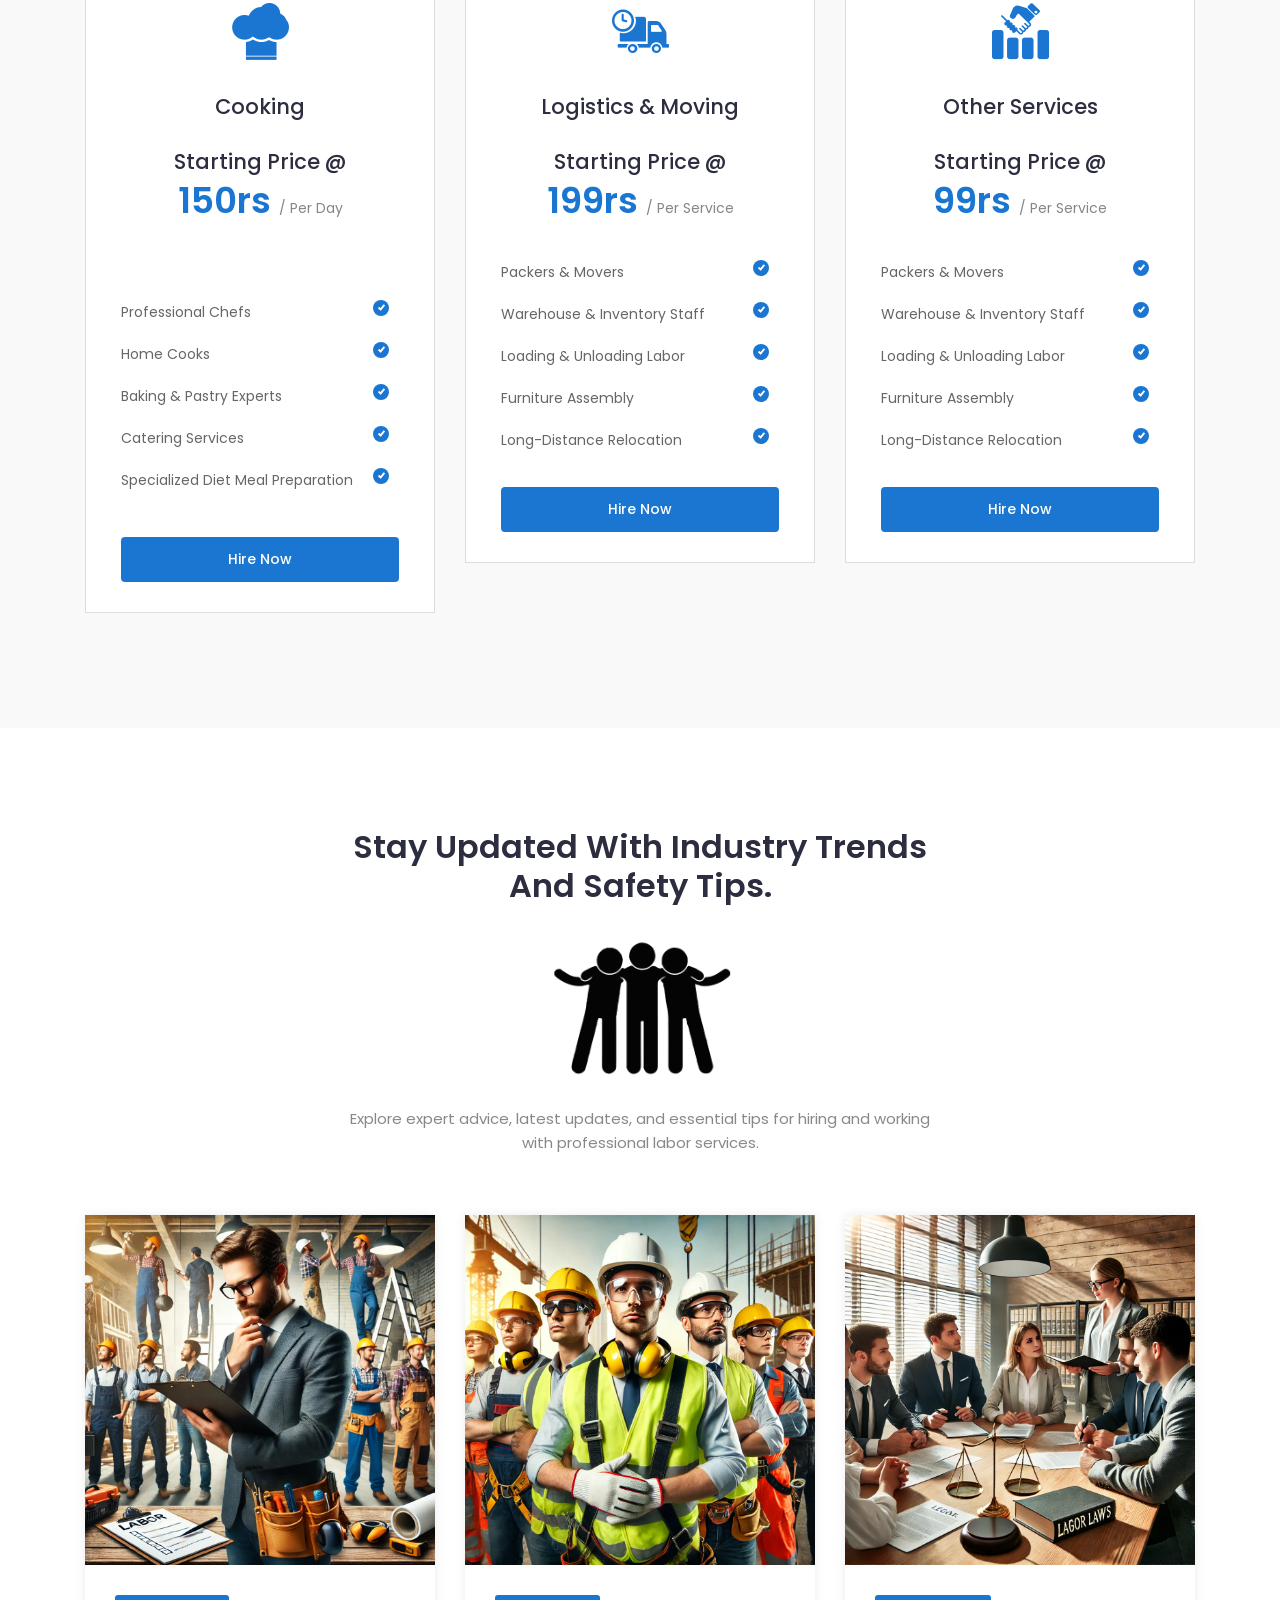
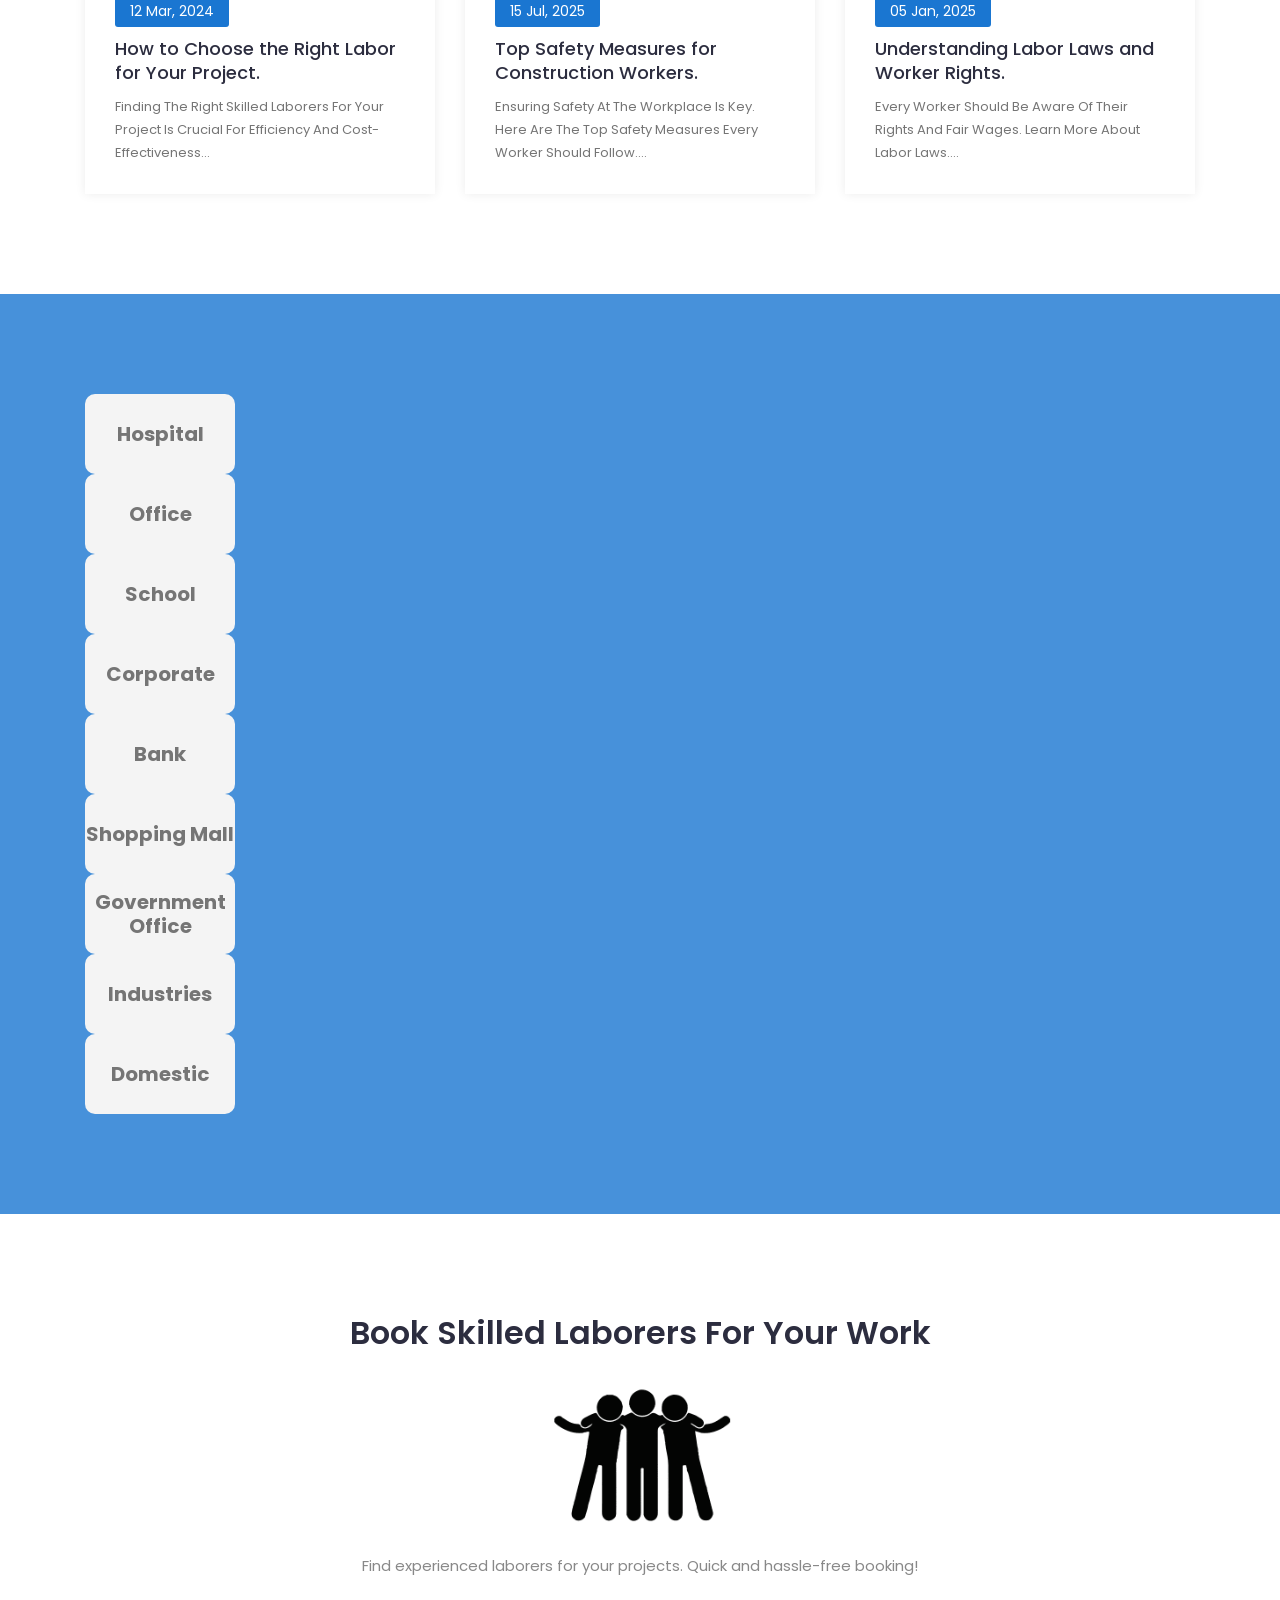
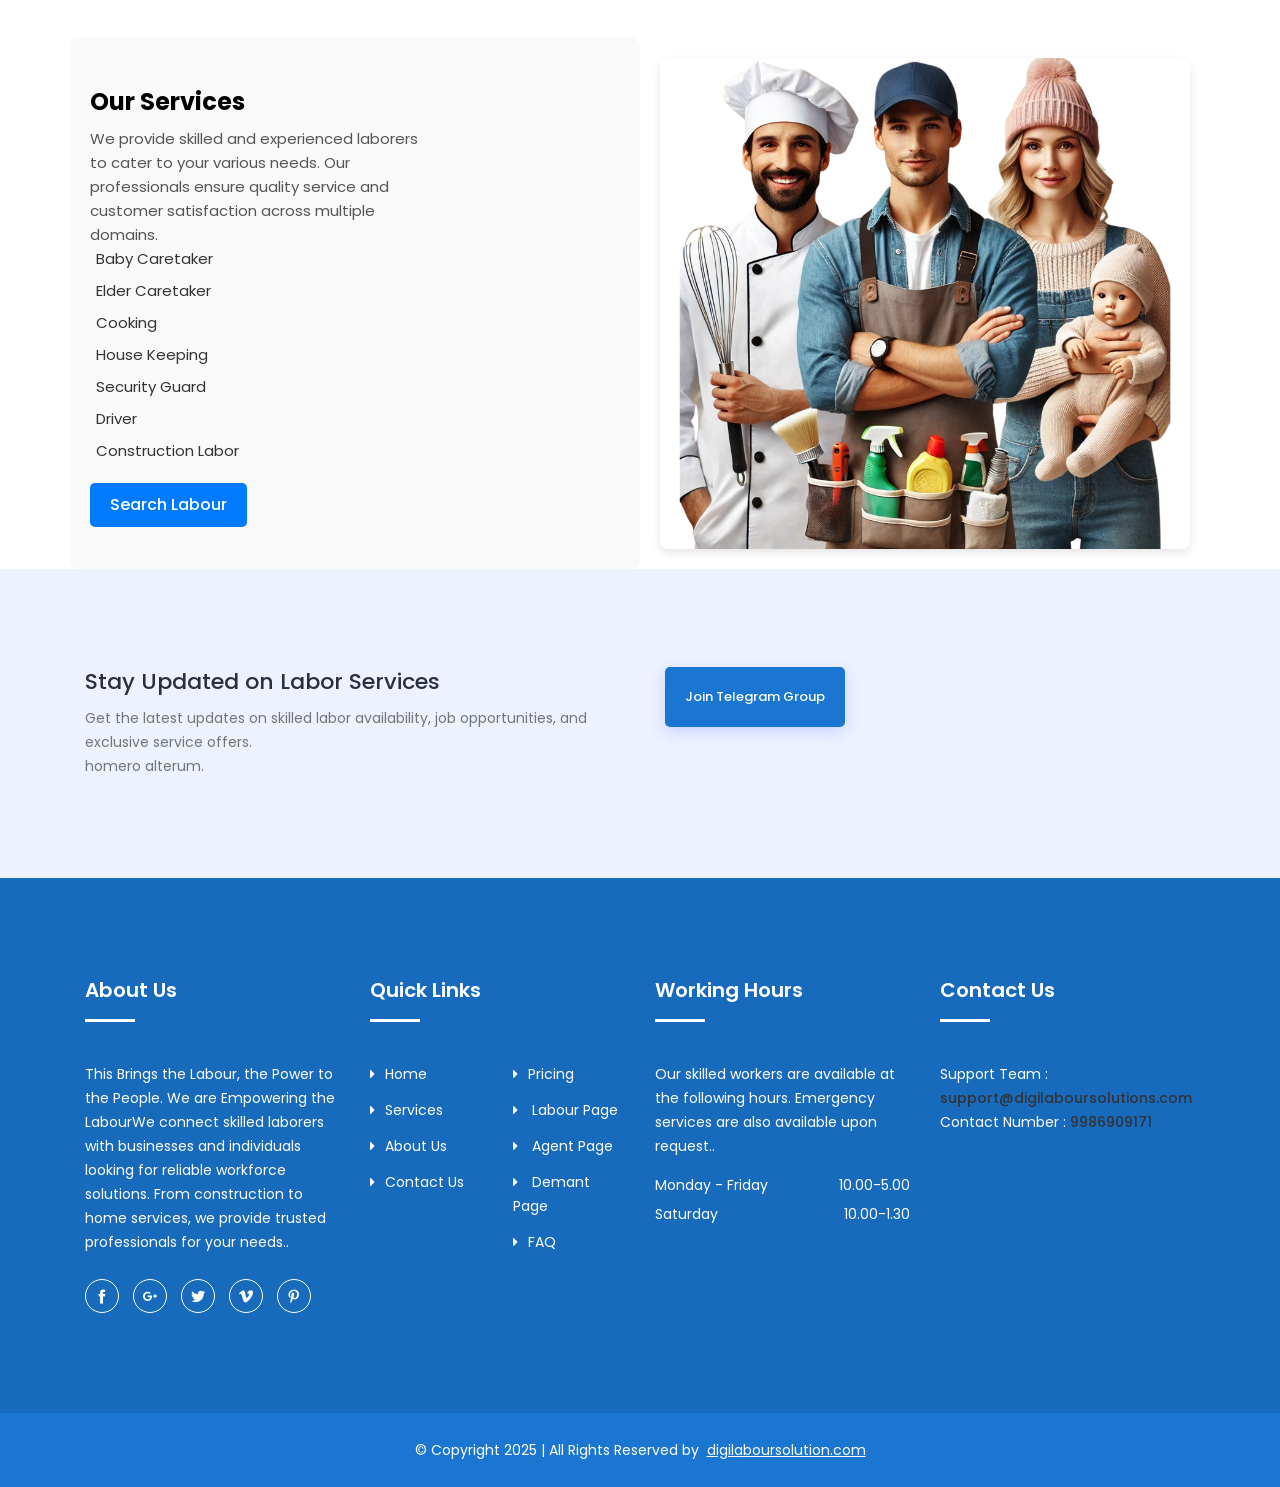
==== commit 162b4fcc: "icon updated" ====
--- a/index.html
+++ b/index.html
@@ -15,6 +15,10 @@
 		<!-- Favicon -->
         <!-- <link rel="icon" href="img/favicon.png"> -->
 		<link rel="icon" href="img/images/logo.jpg">
+
+		<!-- Latest Font Awesome CDN -->
+		<link rel="stylesheet" href="https://cdnjs.cloudflare.com/ajax/libs/font-awesome/5.15.4/css/all.min.css">
+
 		
 		<!-- Google Fonts -->
 		<link href="https://fonts.googleapis.com/css?family=Poppins:200i,300,300i,400,400i,500,500i,600,600i,700,700i,800,800i,900,900i&display=swap" rel="stylesheet">
@@ -618,9 +622,10 @@
 						<div class="single-table">
 							<!-- Table Head -->
 							<div class="table-head">
-								<div class="icon">
-									<i class="fas fa-user-nurse"></i> <!-- Construction helmet icon -->
-								</div>
+								<div class="icon" style="font-size:40px; color:#007bff;">
+									<i class="fas fa-user-nurse"></i>
+								</div>
+
 								<h4 class="title">Elder Caretaker</h4>
 								<h3 class="title">Starting Price @</h3>
 								<div class="price">
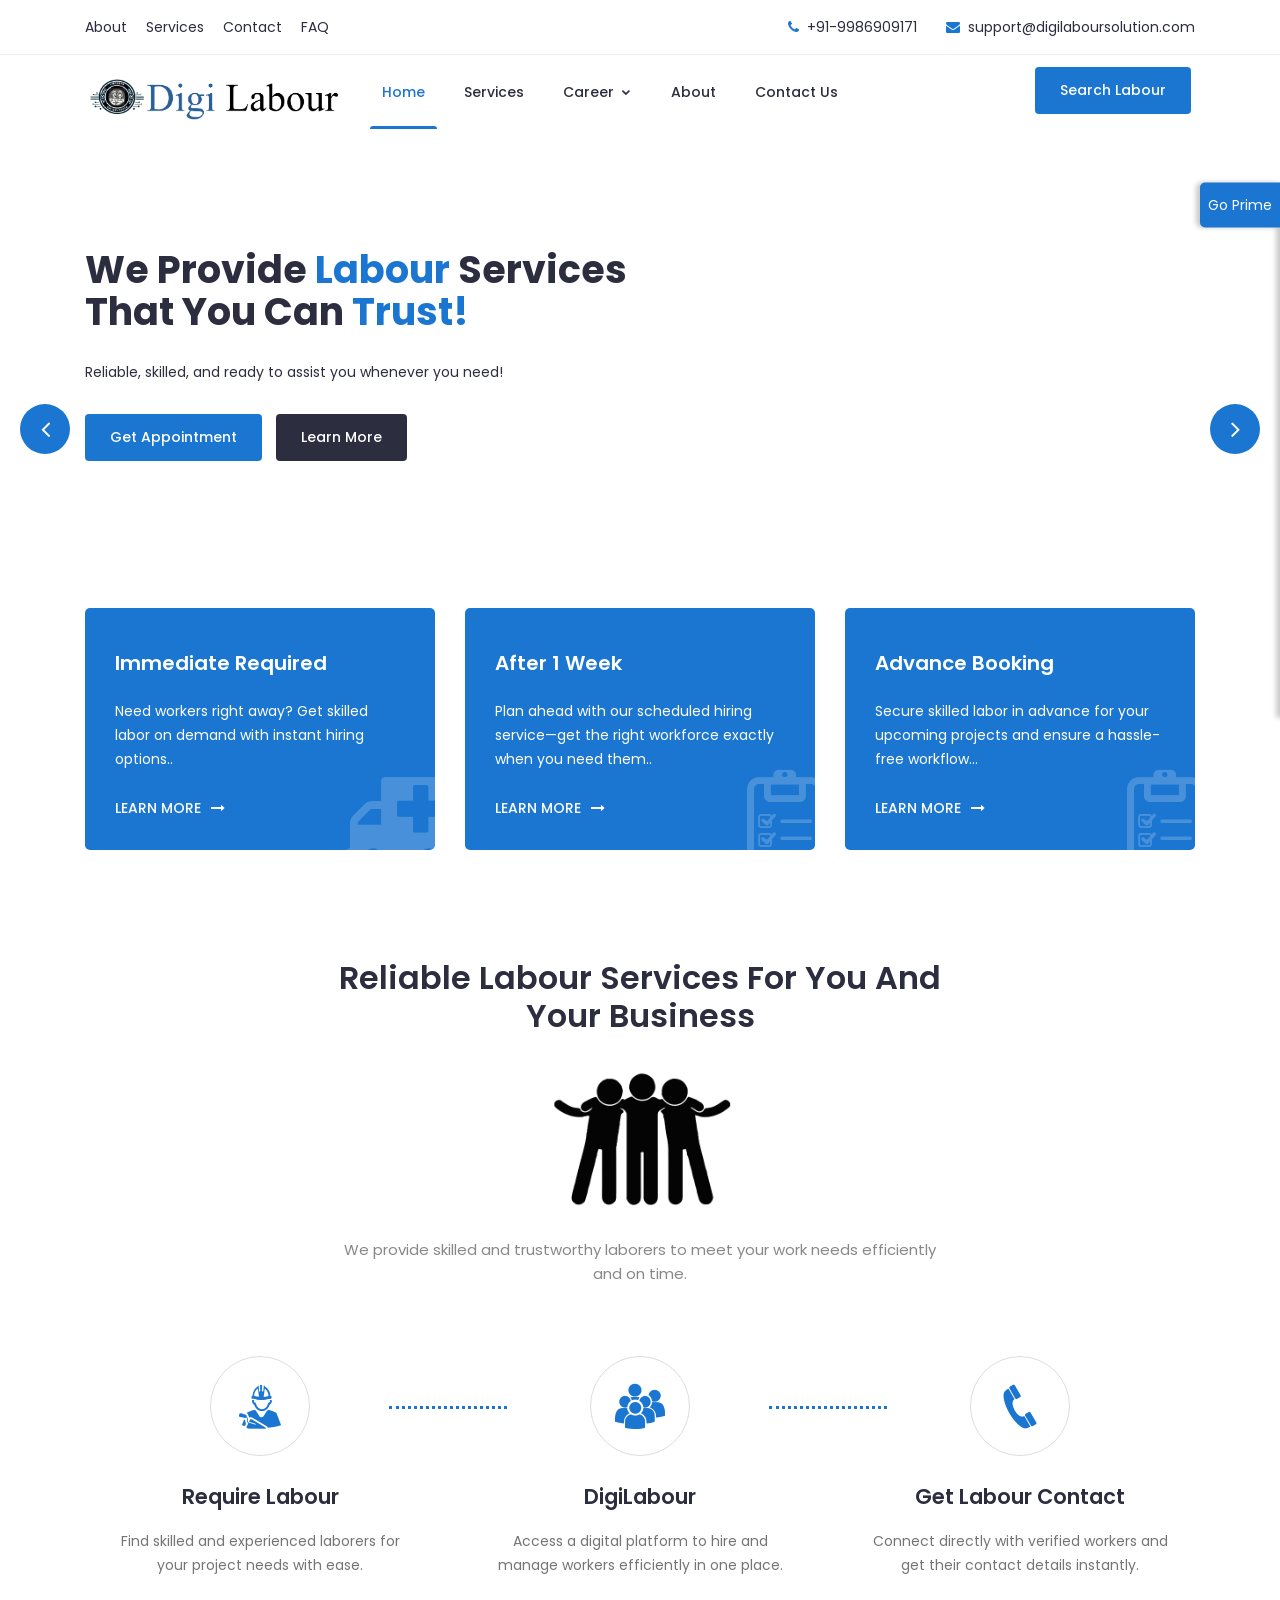
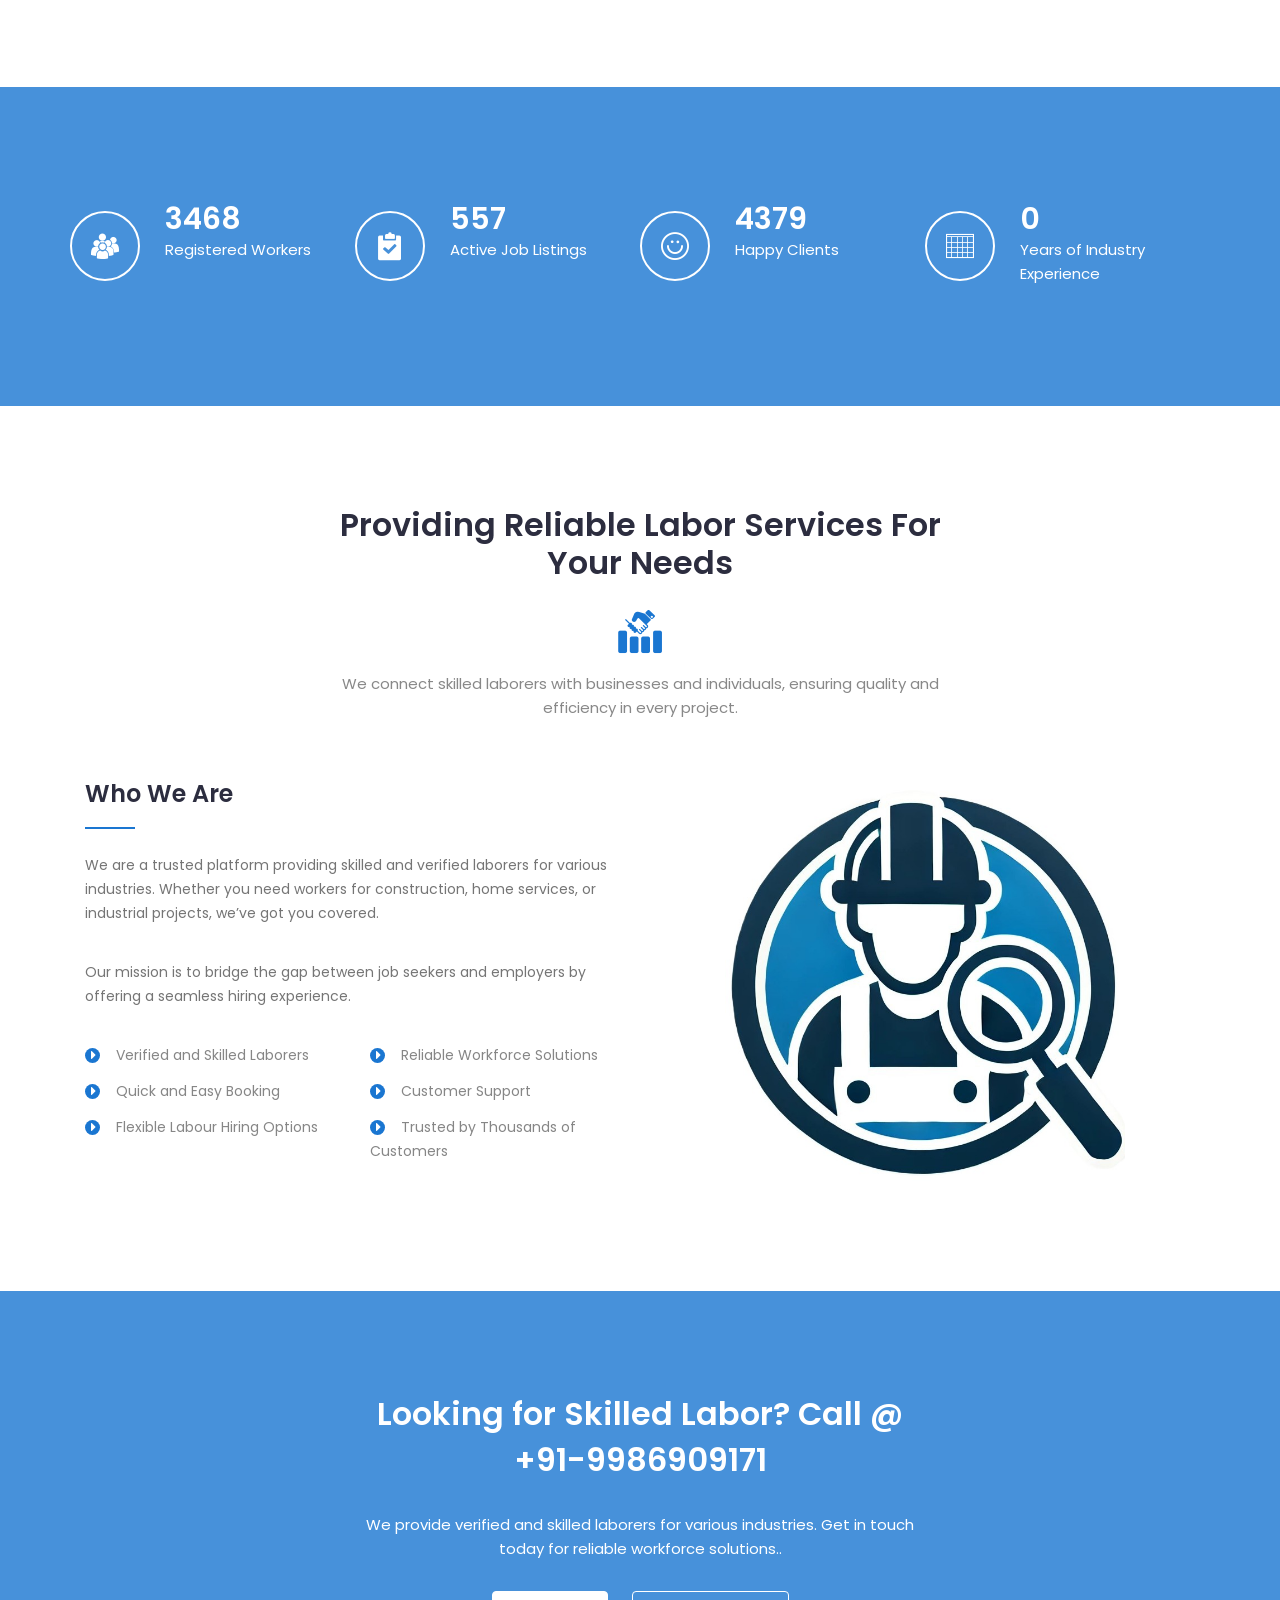
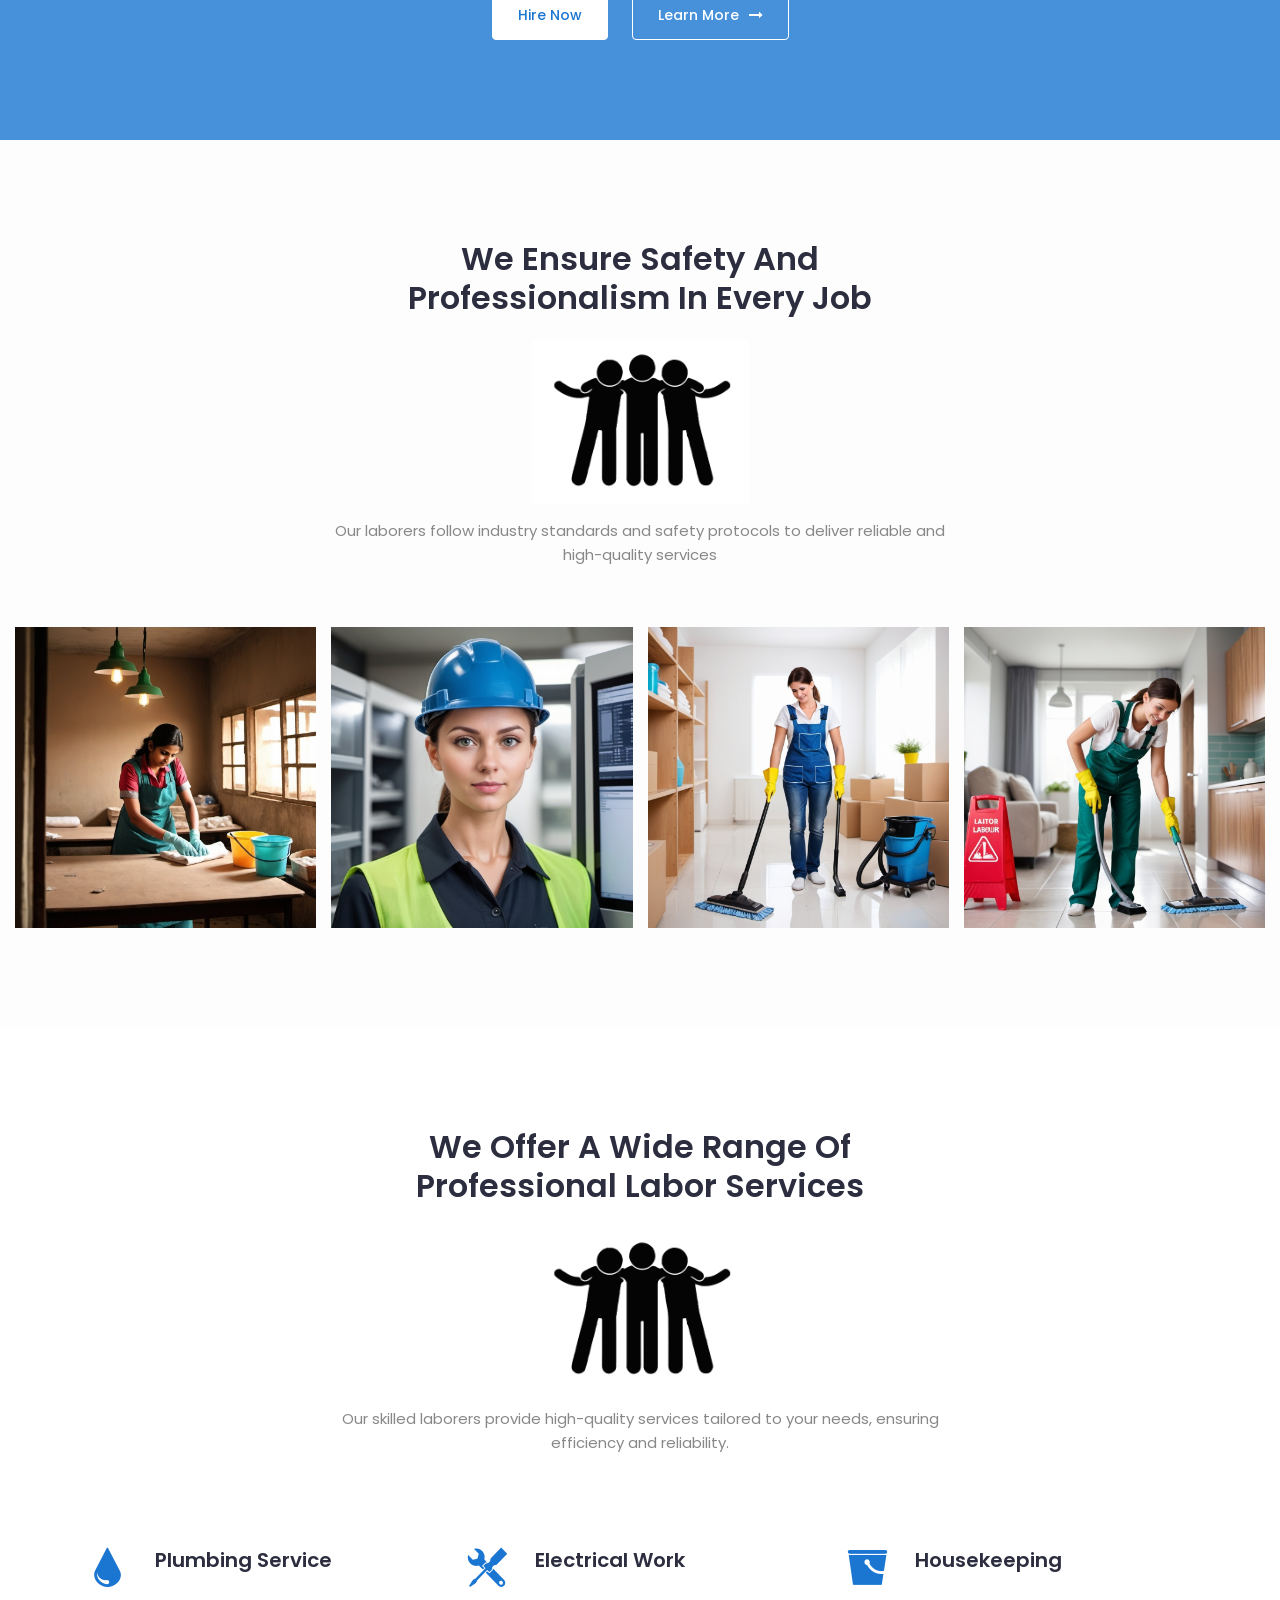
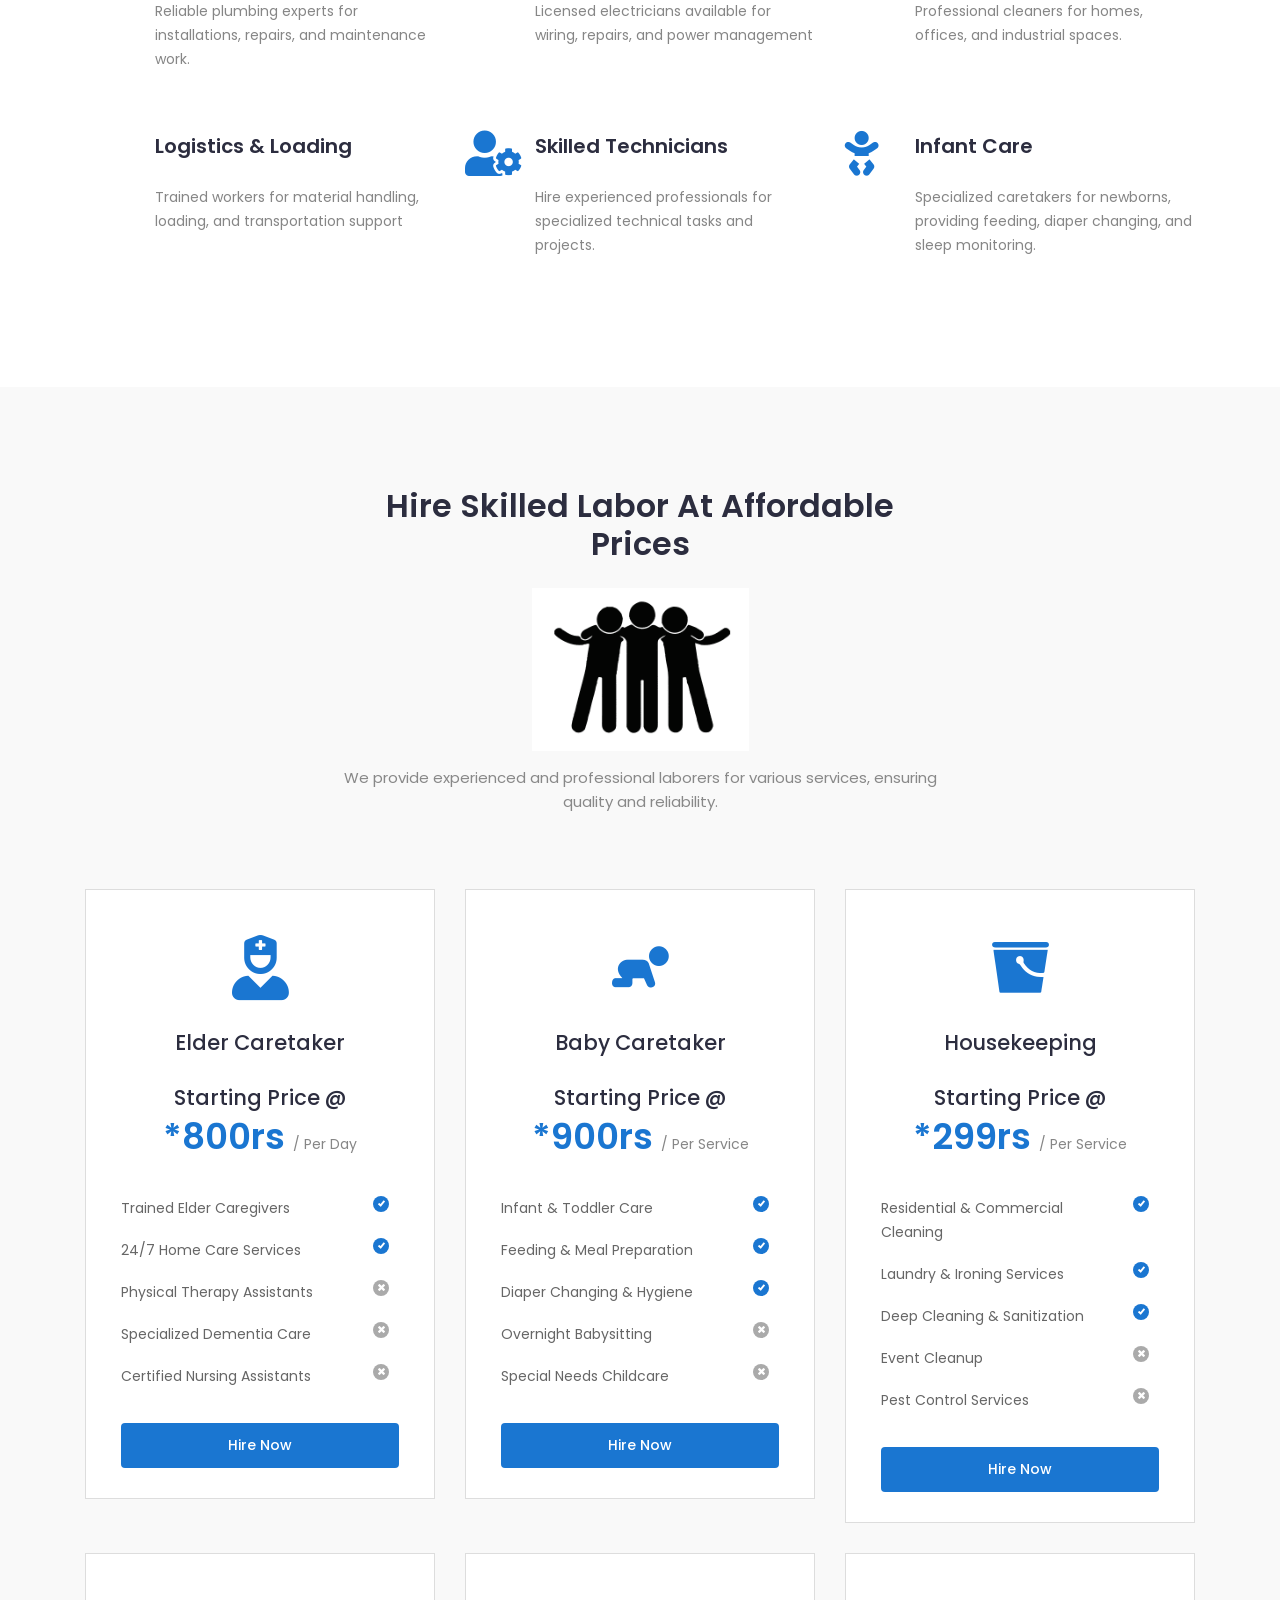
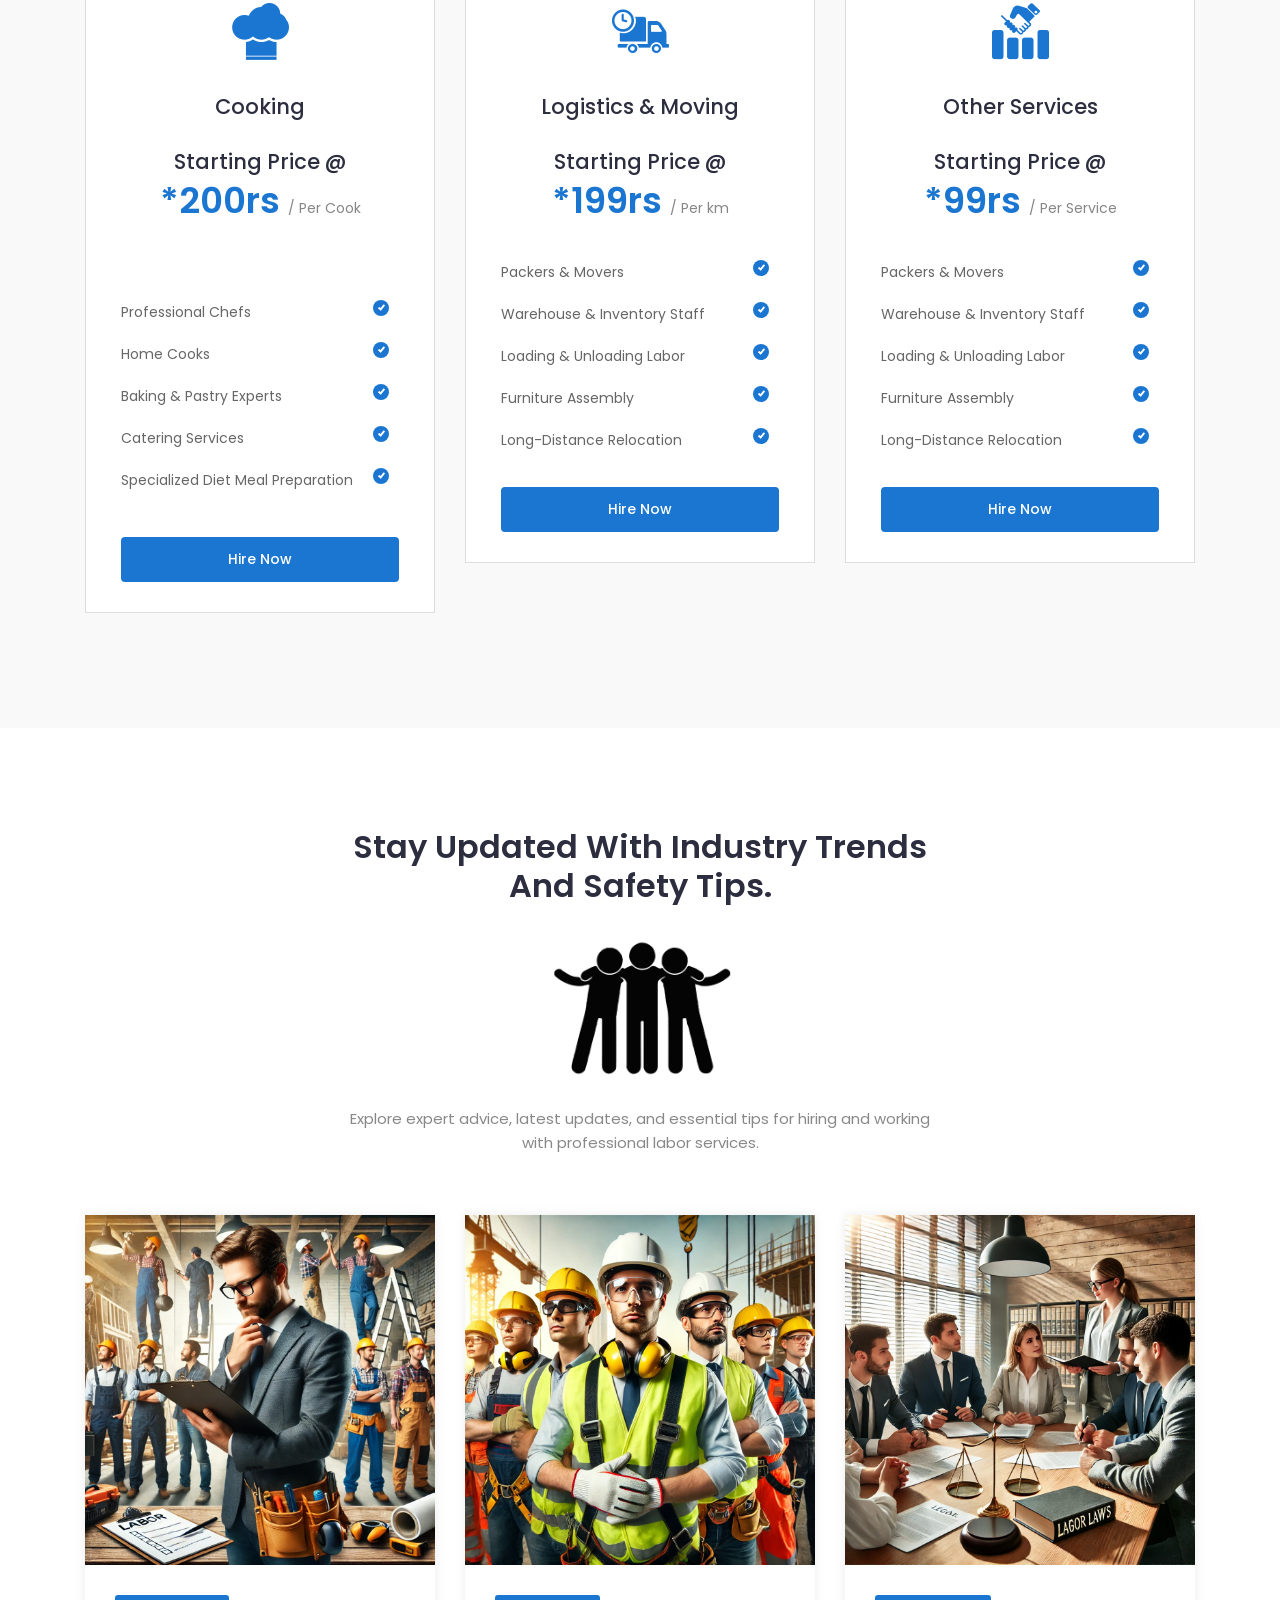
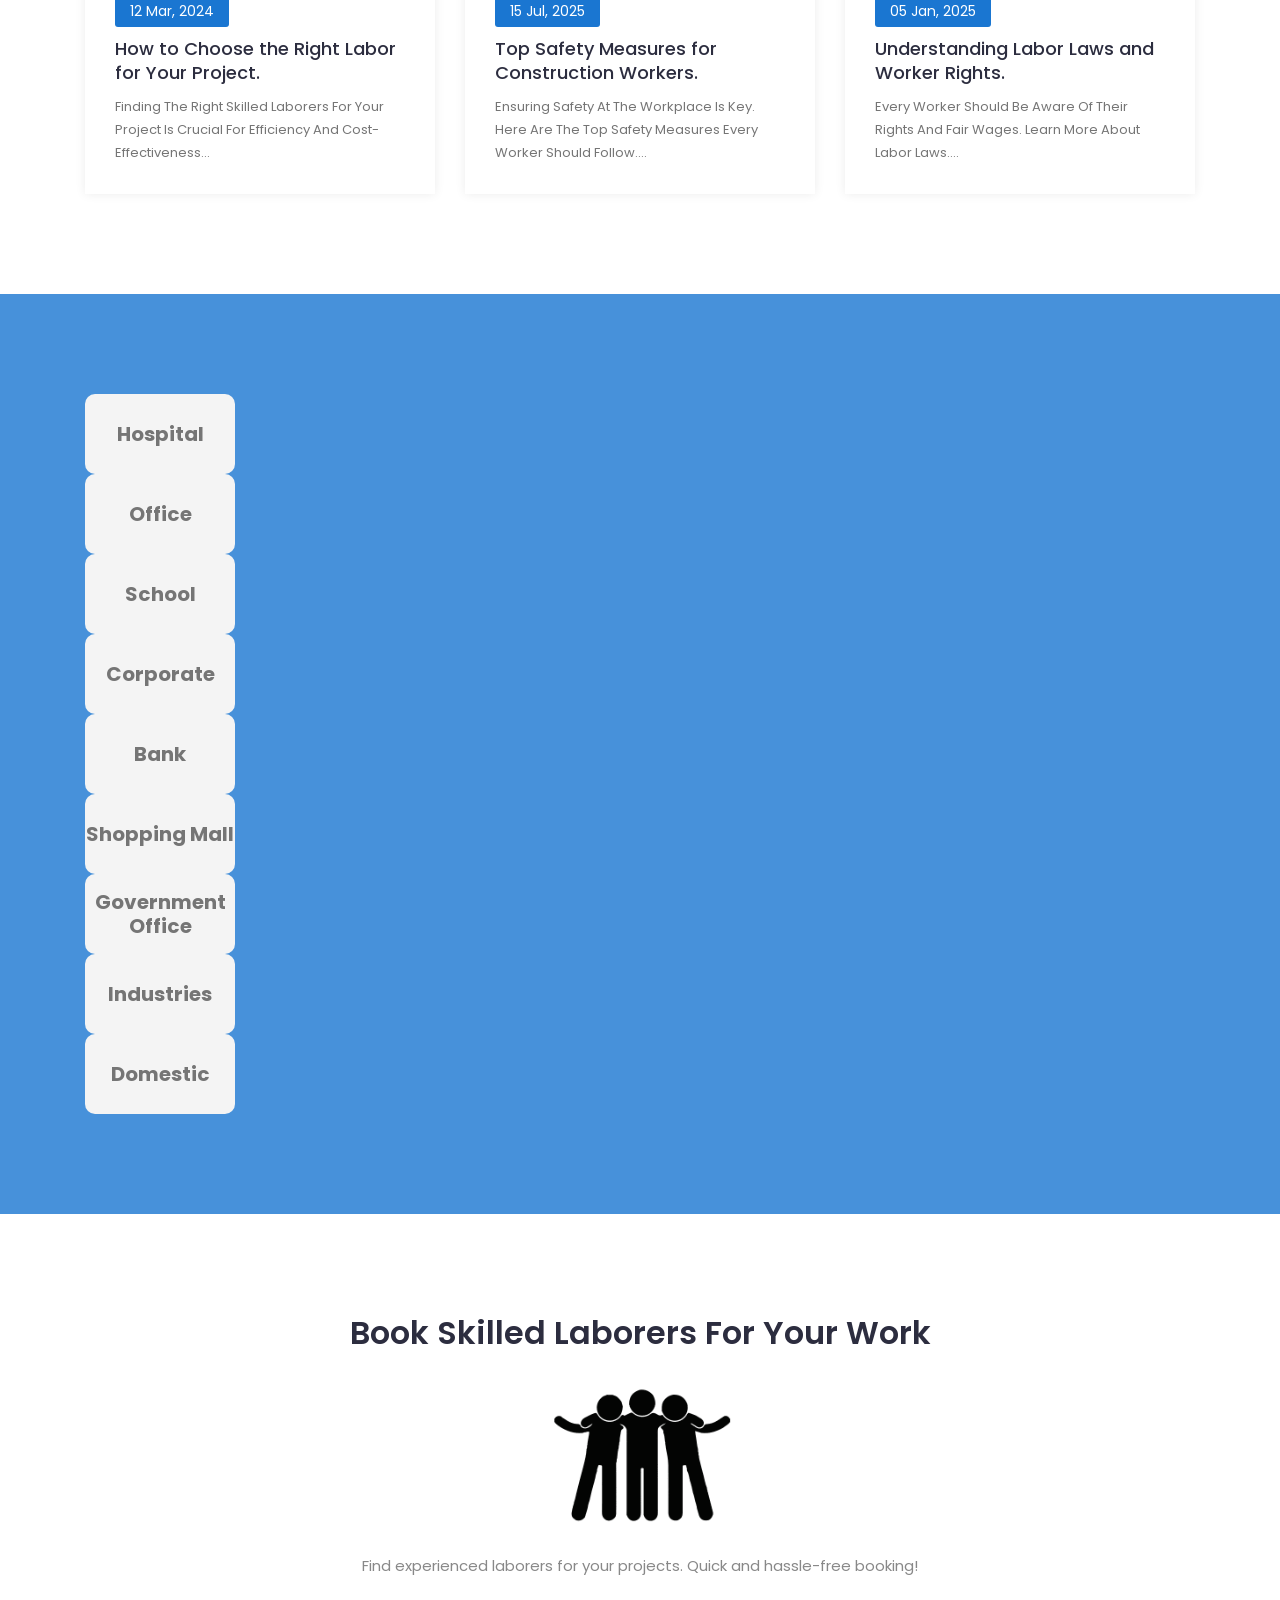
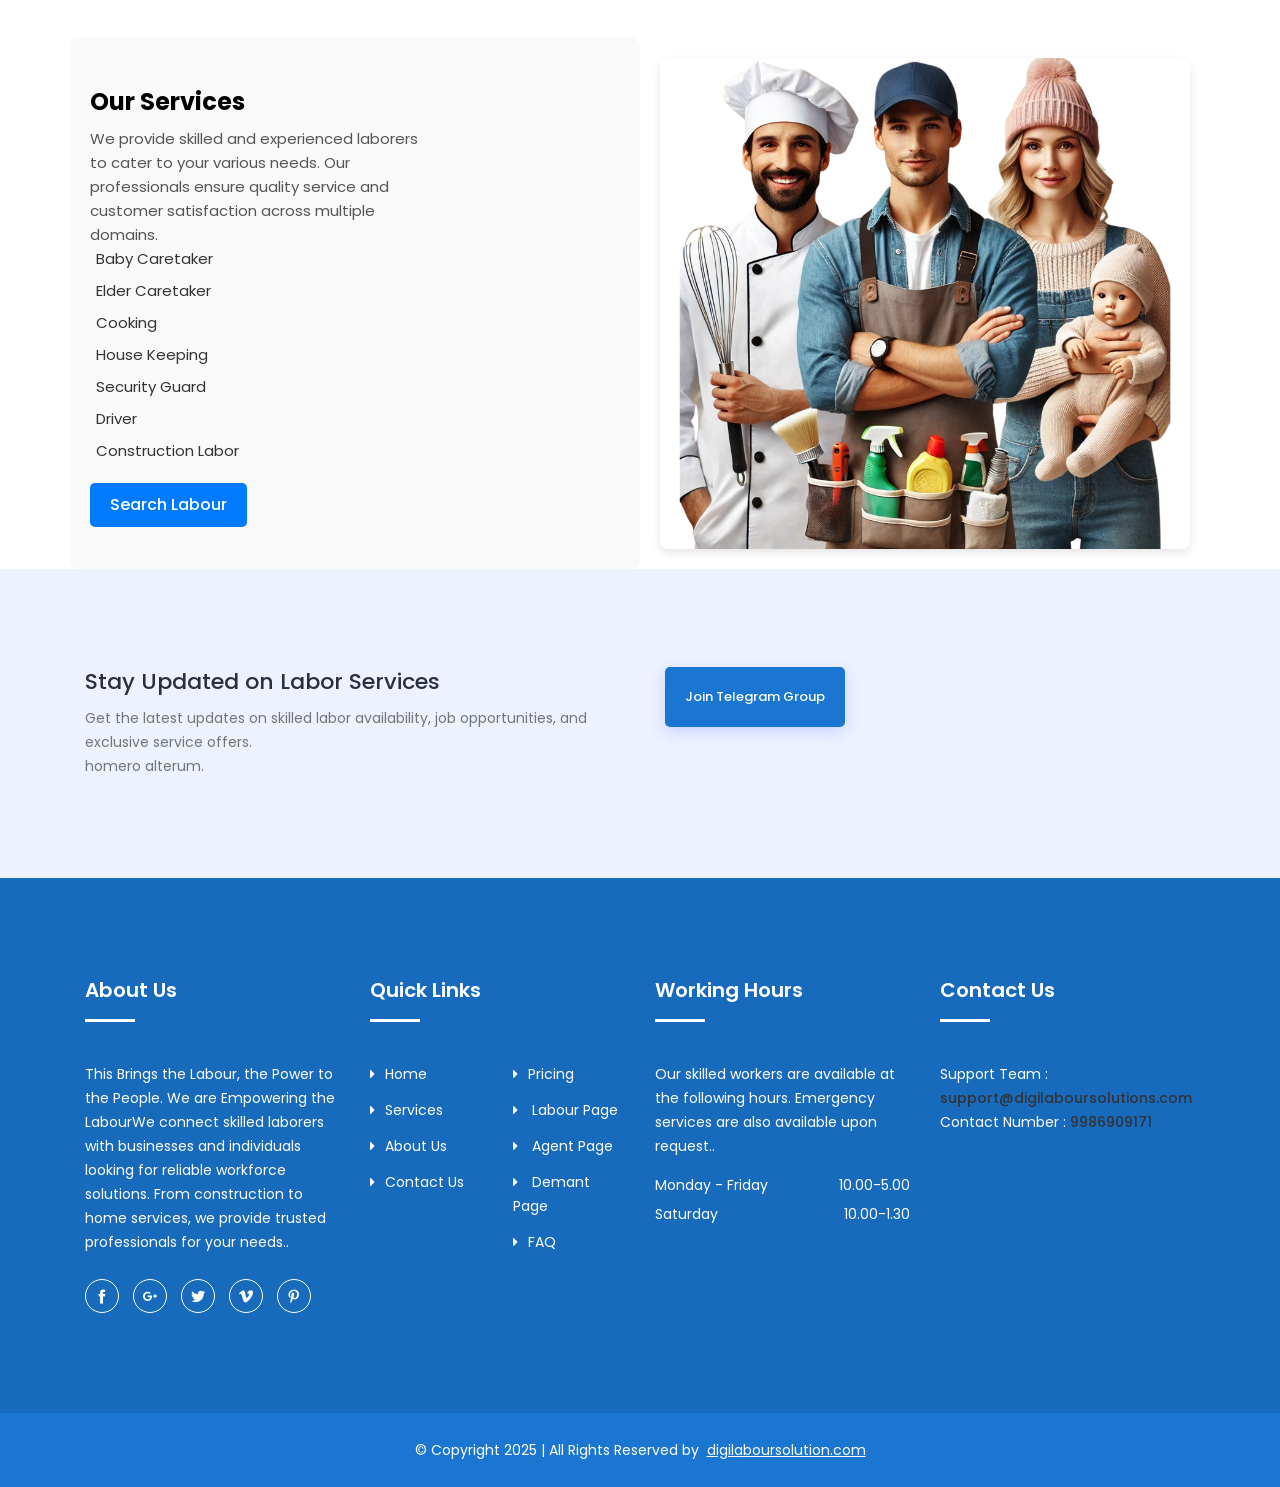
==== commit 72be06e9: "footer changed in all page" ====
--- a/index.html
+++ b/index.html
@@ -505,7 +505,7 @@
 								<a href="portfolio-details.html" class="btn">View Details</a>
 							</div>
 							<div class="single-pf">
-								<img src="/img/pf4.jpg" alt="#">
+								<img src="/img/pf6.jpg" alt="#">
 								<a href="portfolio-details.html" class="btn">View Details</a>
 							</div>
 							<div class="single-pf">
@@ -521,7 +521,7 @@
 								<a href="portfolio-details.html" class="btn">View Details</a>
 							</div>
 							<div class="single-pf">
-								<img src="/img/pf4.jpg" alt="#">
+								<img src="/img/pf7.jpg" alt="#">
 								<a href="portfolio-details.html" class="btn">View Details</a>
 							</div>
 						</div>
@@ -566,7 +566,7 @@
 						<!-- Start Single Service -->
 						<div class="single-service">
 							<i class="icofont icofont-bucket"></i> <!-- Bucket icon -->
-							<h4><a href="service-details.html">Housekeeping Services</a></h4>
+							<h4><a href="service-details.html">Housekeeping</a></h4>
 							<p>Professional cleaners for homes, offices, and industrial spaces. </p>	
 						</div>
 						<!-- End Single Service -->
@@ -629,7 +629,7 @@
 								<h4 class="title">Elder Caretaker</h4>
 								<h3 class="title">Starting Price @</h3>
 								<div class="price">
-									<p class="amount">250rs<span>/ Per Day</span></p>
+									<p class="amount">*800rs<span>/ Per Day</span></p>
 								</div>	
 							</div>
 							<!-- Table List -->
@@ -659,7 +659,7 @@
 								<h4 class="title">Baby Caretaker</h4>
 								<h3 class="title">Starting Price @</h3>
 								<div class="price">
-									<p class="amount">299rs<span>/ Per Service</span></p>
+									<p class="amount">*900rs<span>/ Per Service</span></p>
 								</div>	
 							</div>
 							<!-- Table List -->
@@ -687,10 +687,10 @@
 									<!-- <i class="icofont icofont-cleaning"></i> -->
 									<i class="icofont icofont-bucket"></i> <!-- Bucket icon -->
 								</div>
-								<h4 class="title">Housekeeping Services</h4>
+								<h4 class="title">Housekeeping</h4>
 								<h3 class="title">Starting Price @</h3>
 								<div class="price">
-									<p class="amount">299rs<span>/ Per Service</span></p>
+									<p class="amount">*299rs<span>/ Per Service</span></p>
 								</div>	
 							</div>
 							<!-- Table List -->
@@ -719,7 +719,7 @@
 								<h4 class="title">Cooking</h4>
 								<h3 class="title">Starting Price @</h3>
 								<div class="price">
-									<p class="amount">150rs<span>/ Per Day</span></p>
+									<p class="amount">*200rs<span>/ Per Cook</span></p>
 								</div>	
 							</div>
 							<!-- Table List -->
@@ -752,7 +752,7 @@
 								<h4 class="title">Logistics & Moving</h4>
 								<h3 class="title">Starting Price @</h3>
 								<div class="price">
-									<p class="amount">199rs<span>/ Per Service</span></p>
+									<p class="amount">*199rs<span>/ Per km</span></p>
 								</div>	
 							</div>
 							<!-- Table List -->
@@ -782,7 +782,7 @@
 								<h4 class="title">Other Services</h4>
 								<h3 class="title">Starting Price @</h3>
 								<div class="price">
-									<p class="amount">99rs<span>/ Per Service</span></p>
+									<p class="amount">*99rs<span>/ Per Service</span></p>
 								</div>	
 							</div>
 							<!-- Table List -->
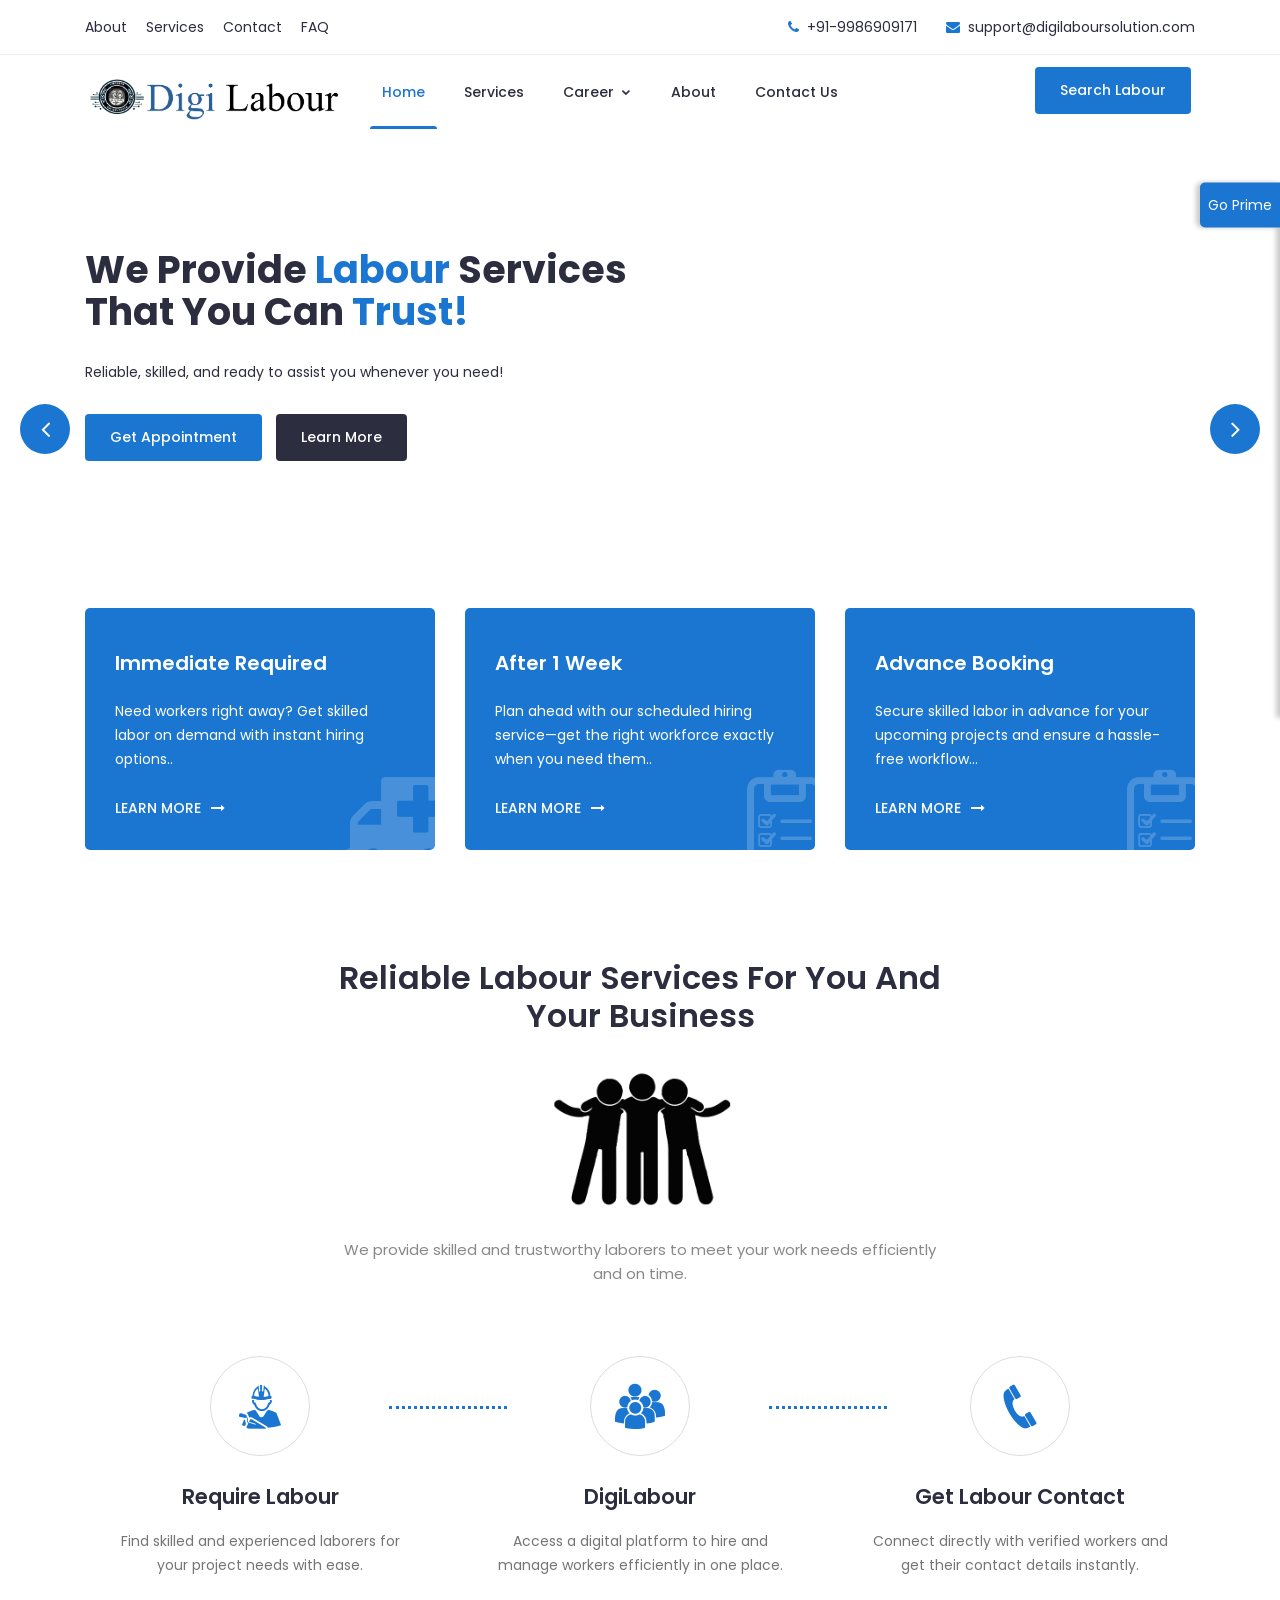
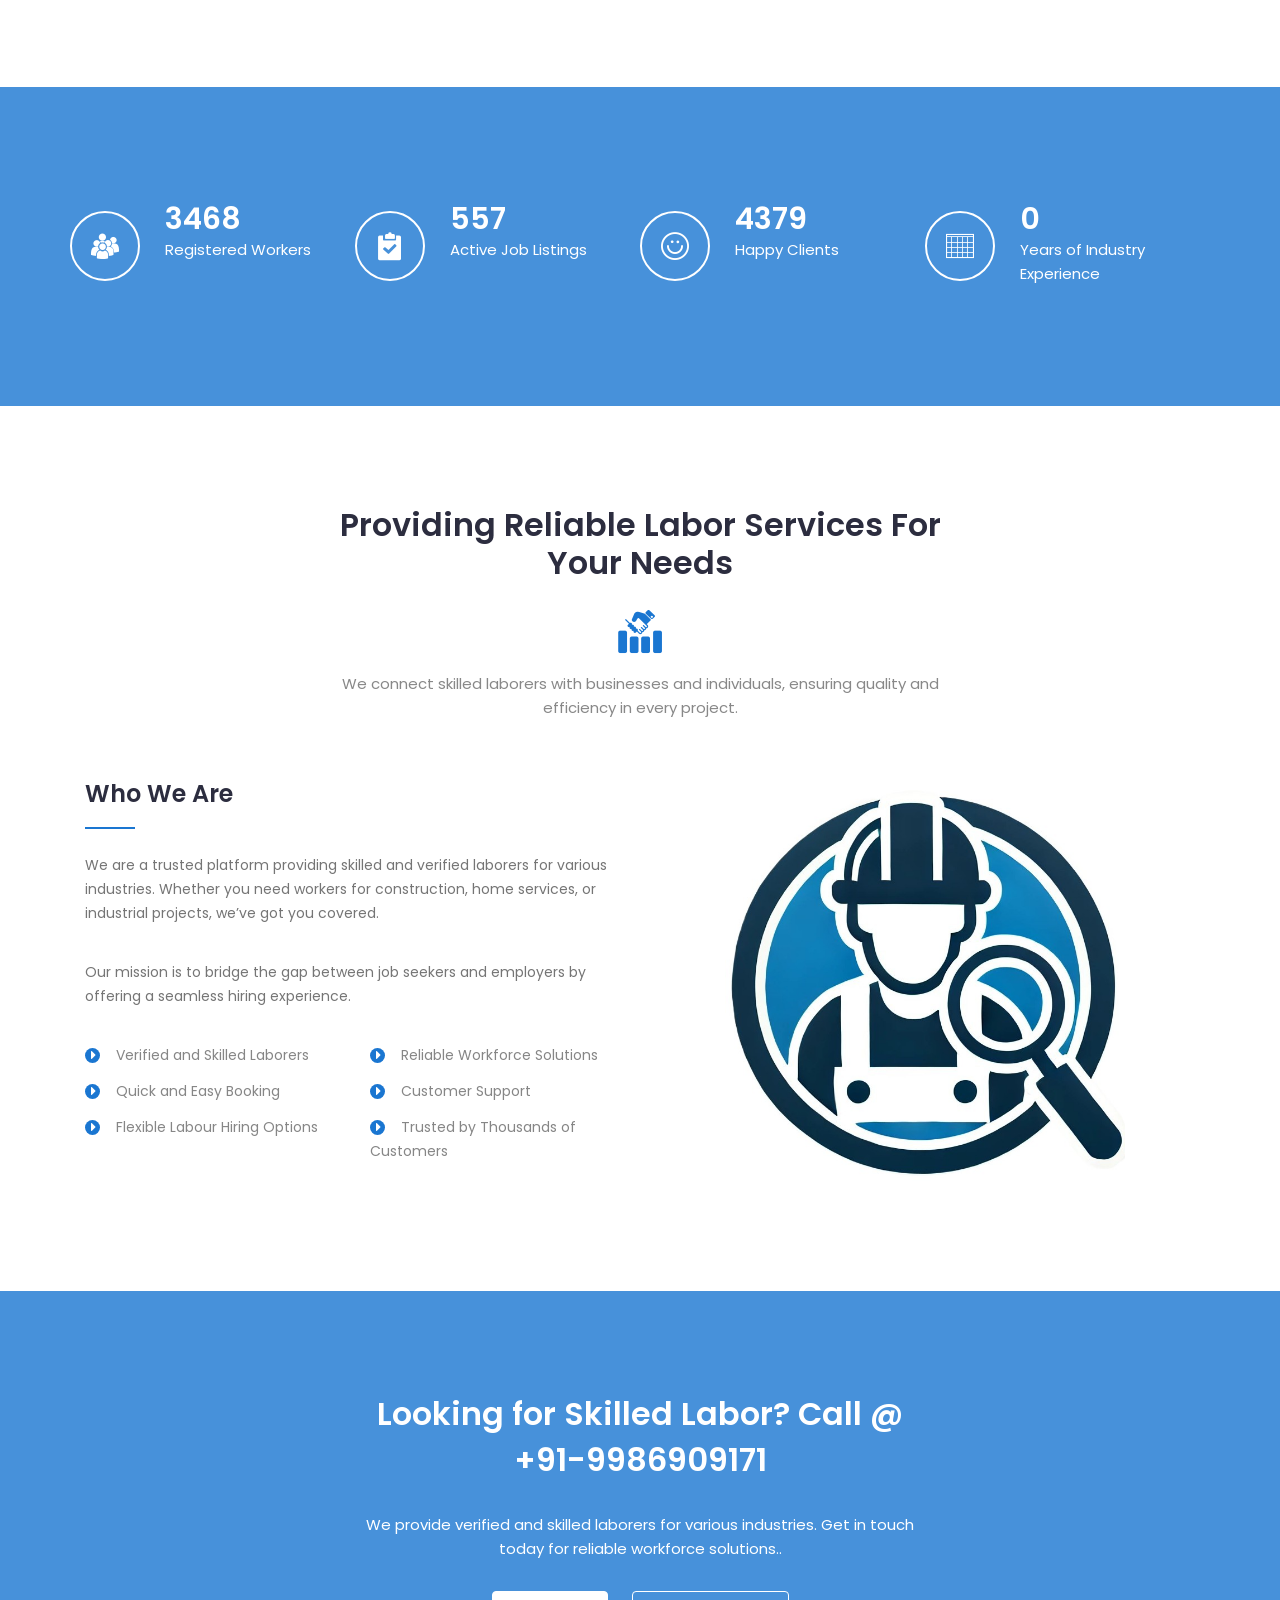
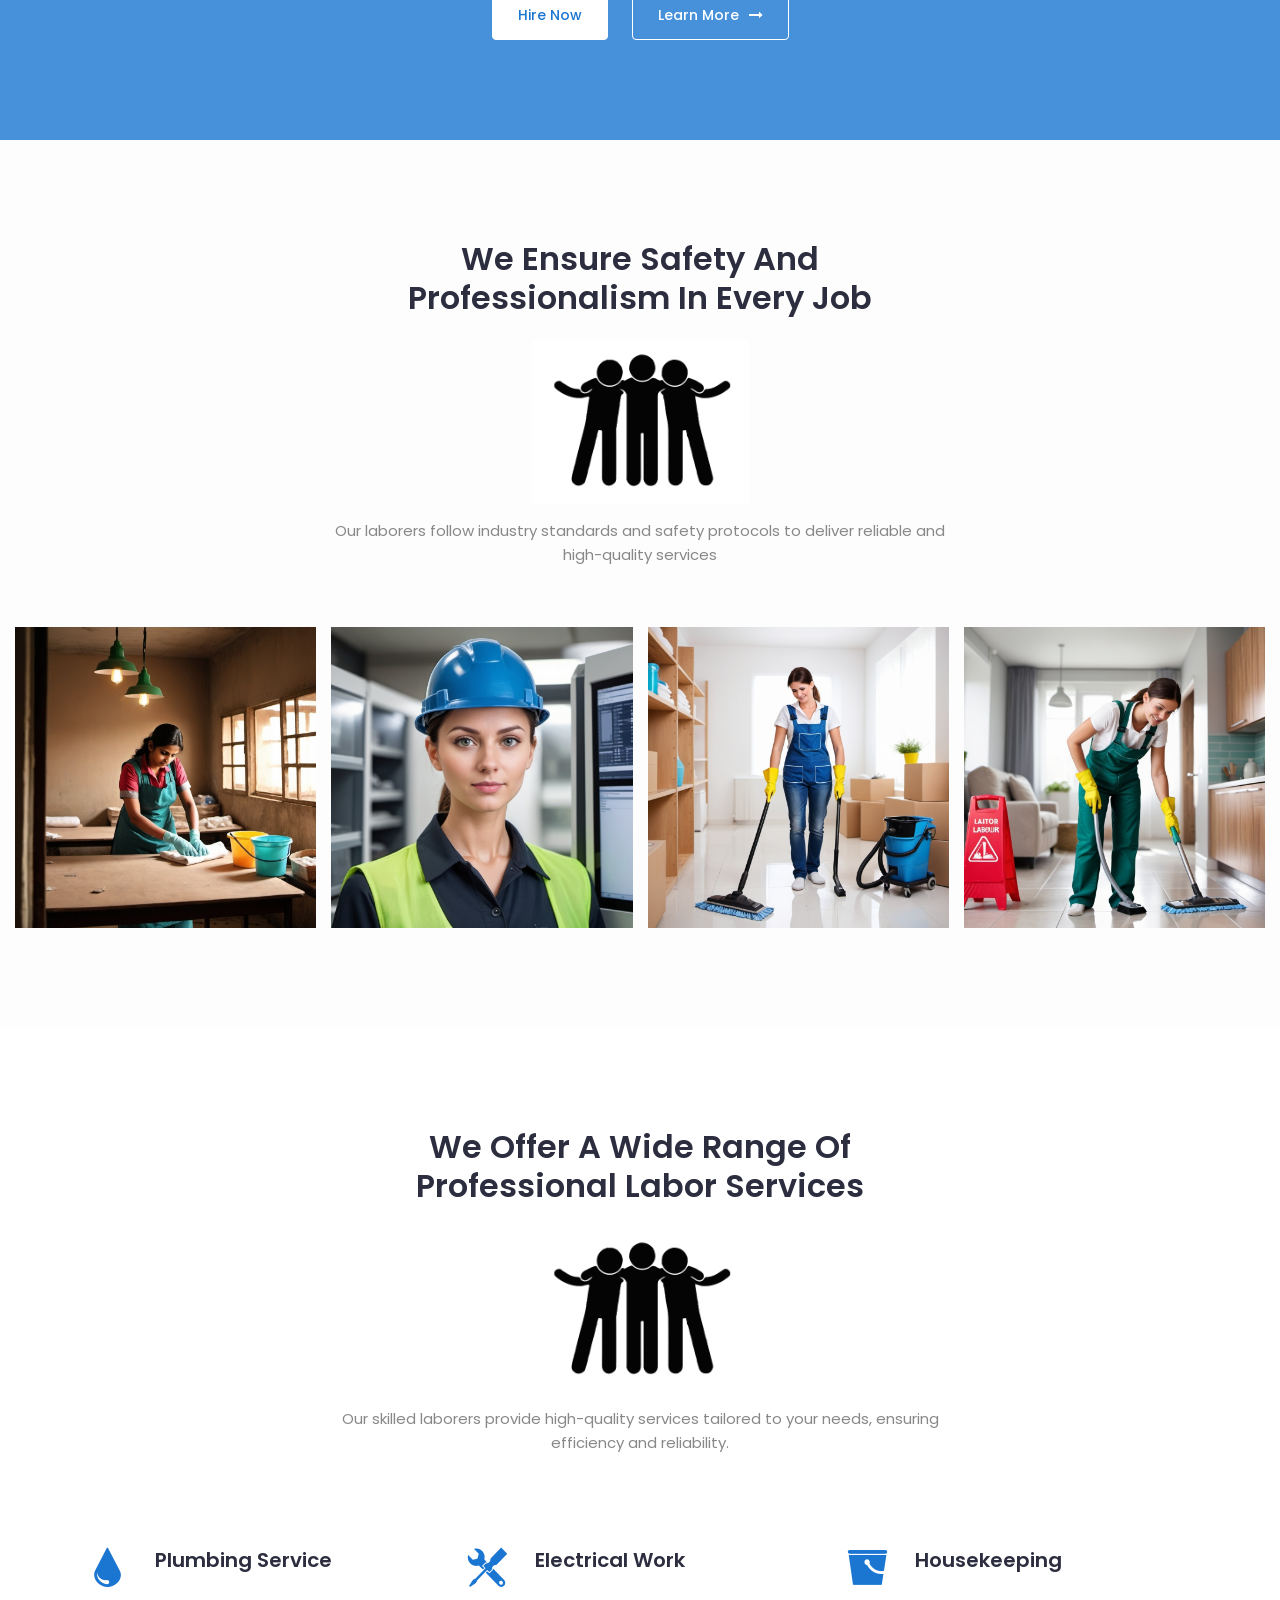
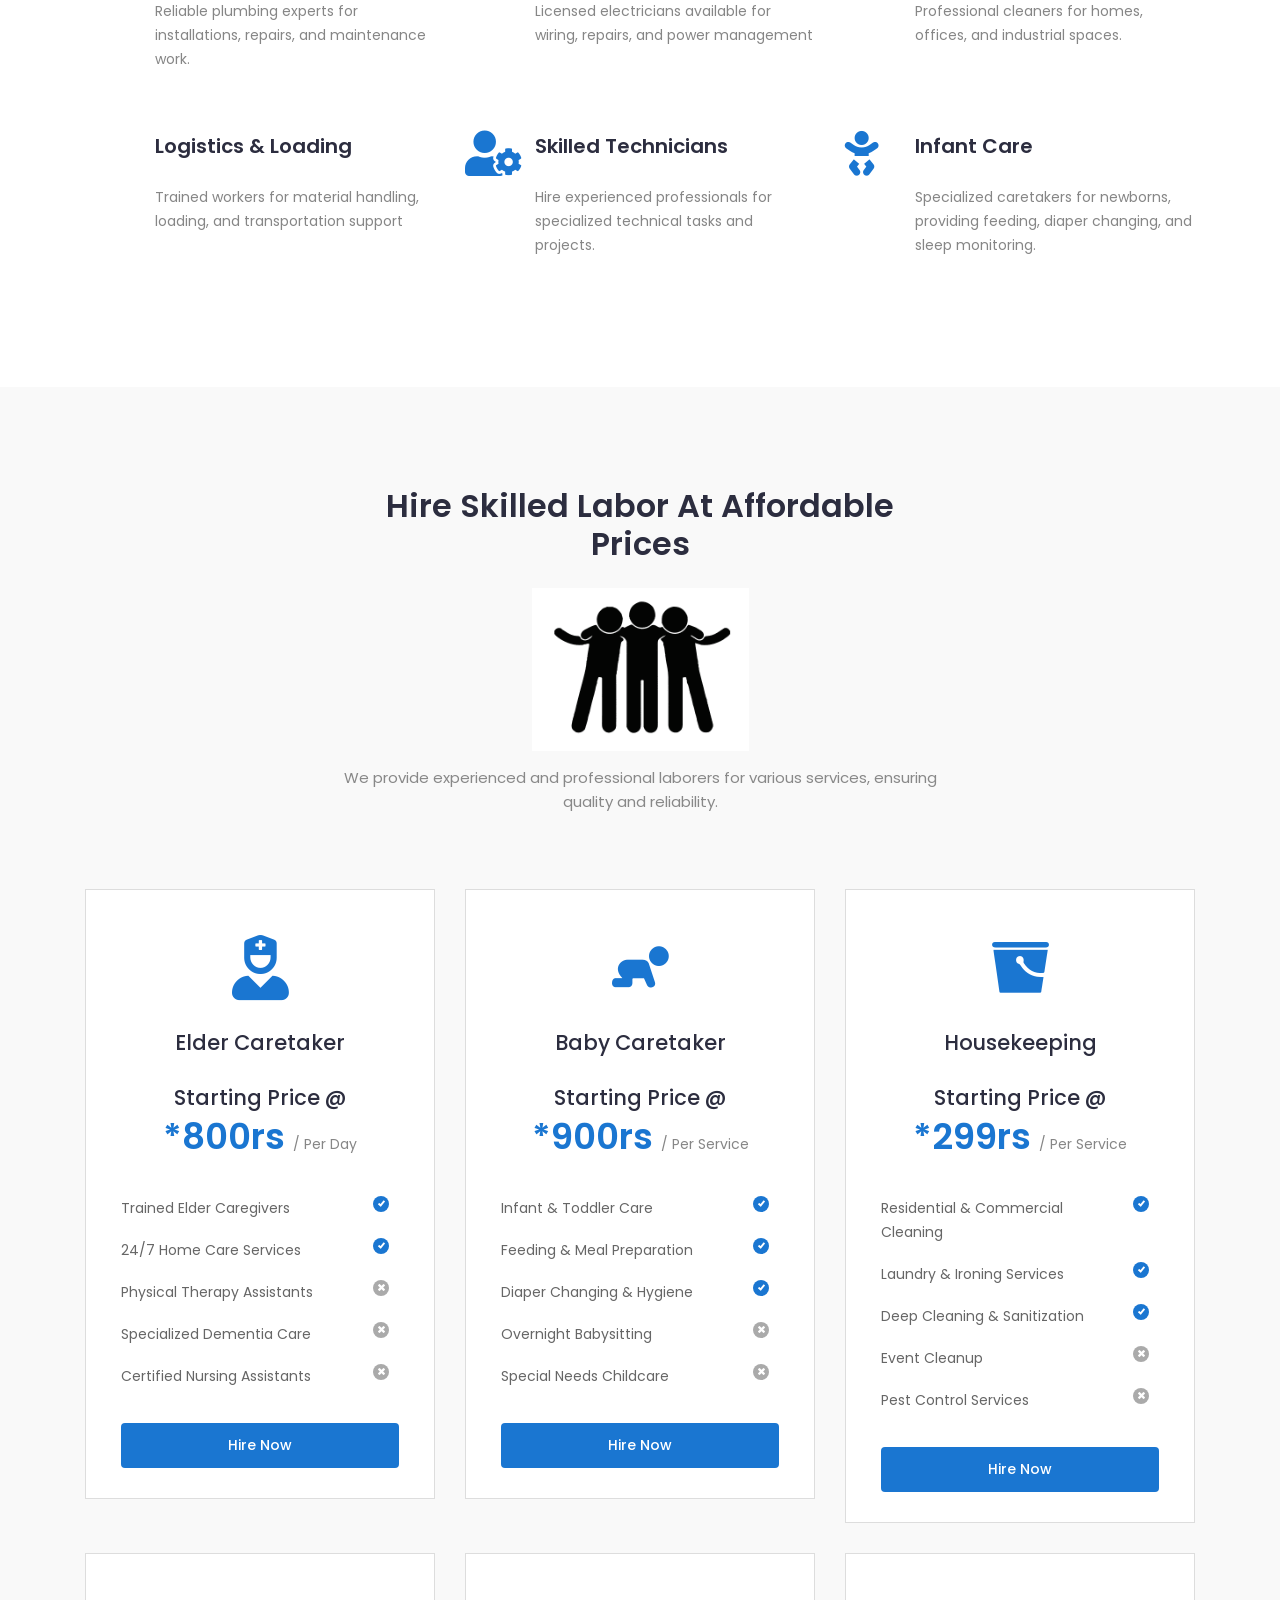
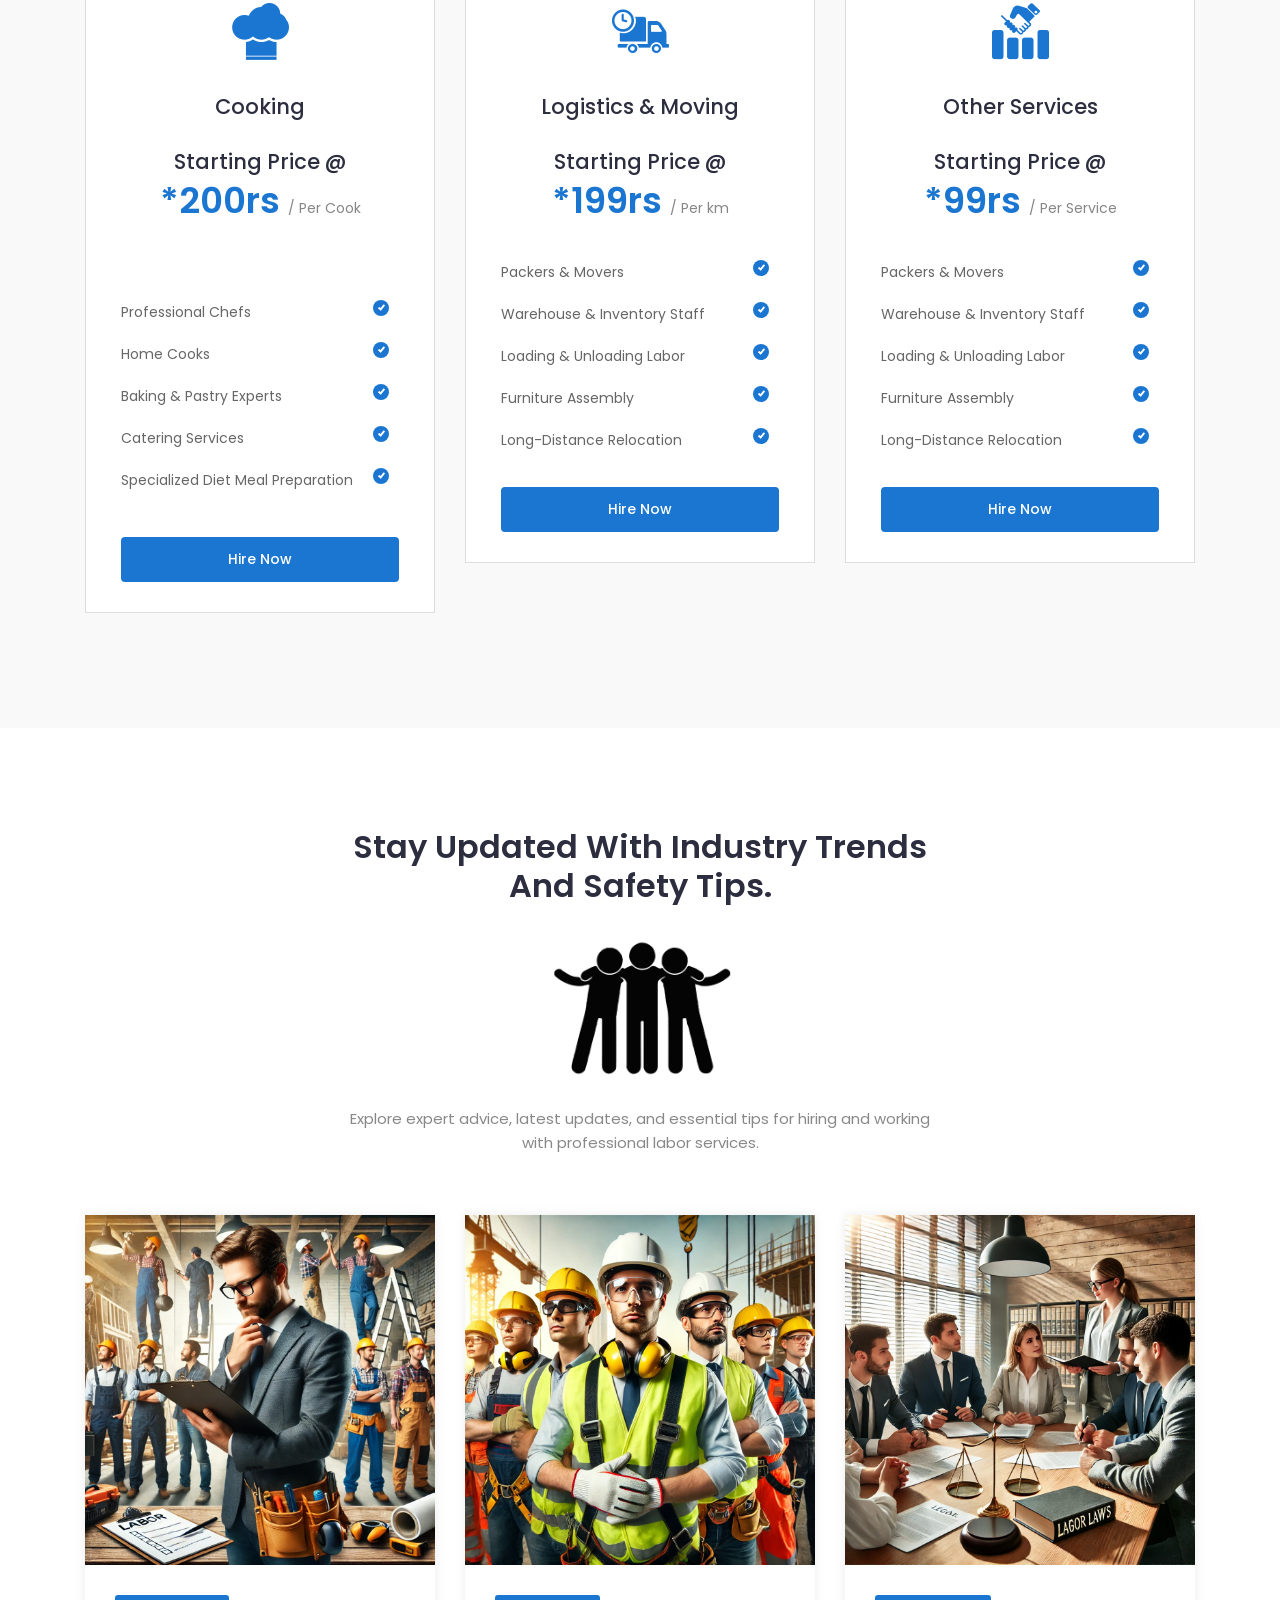
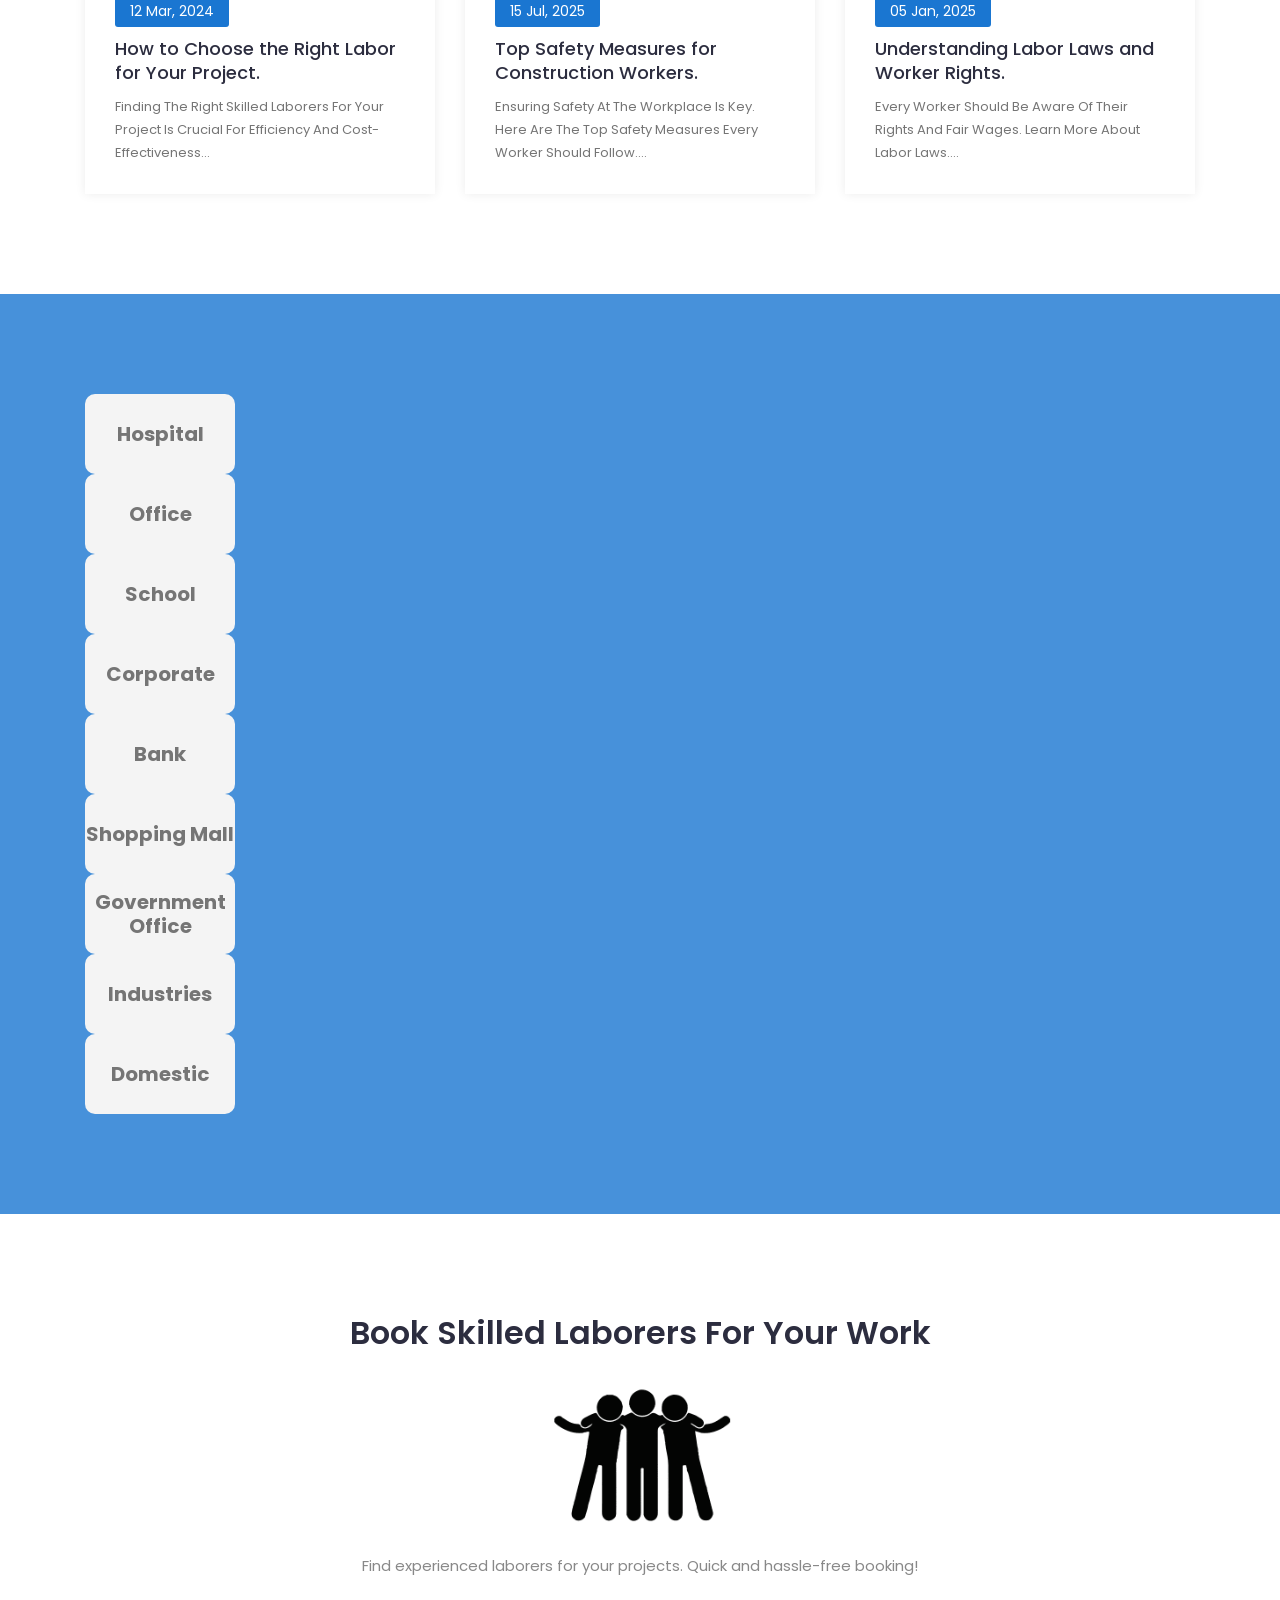
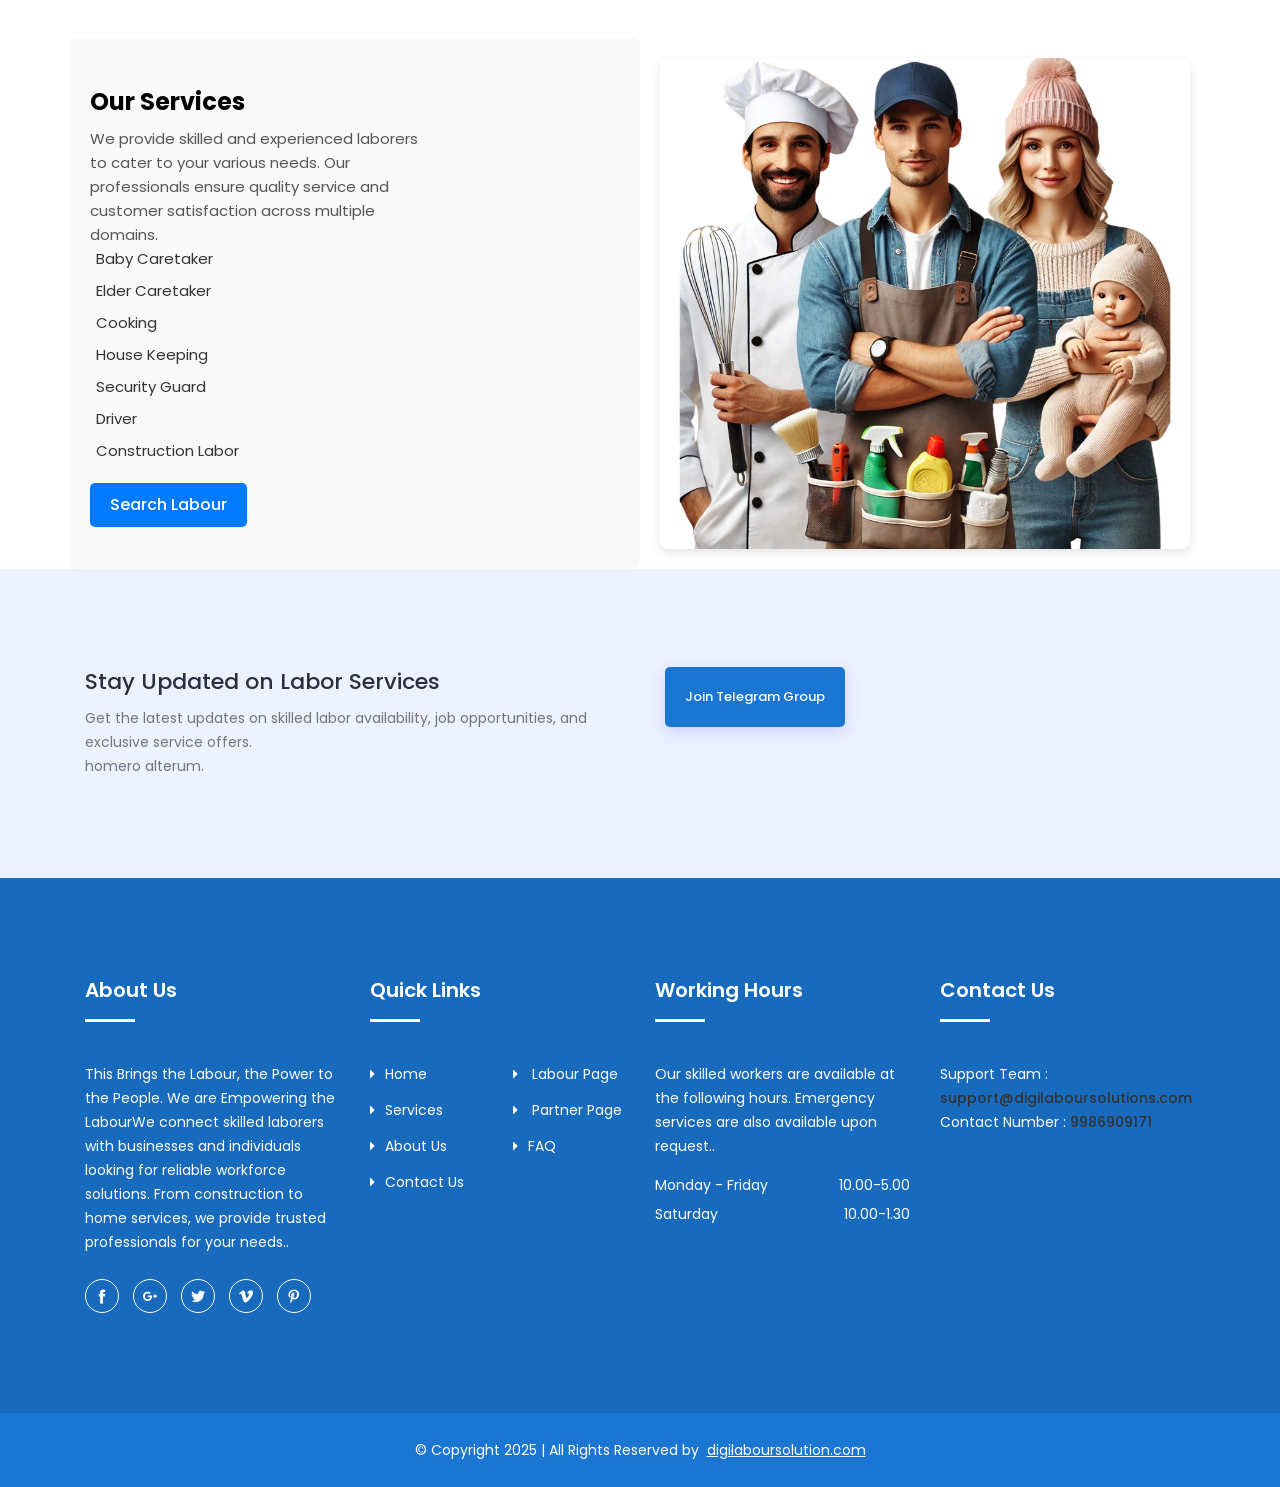
==== commit 6c628498: "footer qucik link changed" ====
--- a/index.html
+++ b/index.html
@@ -1047,12 +1047,9 @@
 									</div>
 									<div class="col-lg-6 col-md-6 col-12">
 										<ul>
-											<li><a href="price-details.html"><i class="fa fa-caret-right" aria-hidden="true"></i>Pricing</a></li>	
 											<li><a href="#"><i class="fa fa-caret-right" aria-hidden="true"></i> Labour Page</a></li>
-											<li><a href="#"><i class="fa fa-caret-right" aria-hidden="true"></i> Agent Page</a></li>
-											<li><a href="#"><i class="fa fa-caret-right" aria-hidden="true"></i> Demant Page</a></li>
+											<li><a href="#"><i class="fa fa-caret-right" aria-hidden="true"></i> Partner Page</a></li>
 											<li><a href="faq.html"><i class="fa fa-caret-right" aria-hidden="true"></i>FAQ</a></li>
-											
 										</ul>
 									</div>
 								</div>
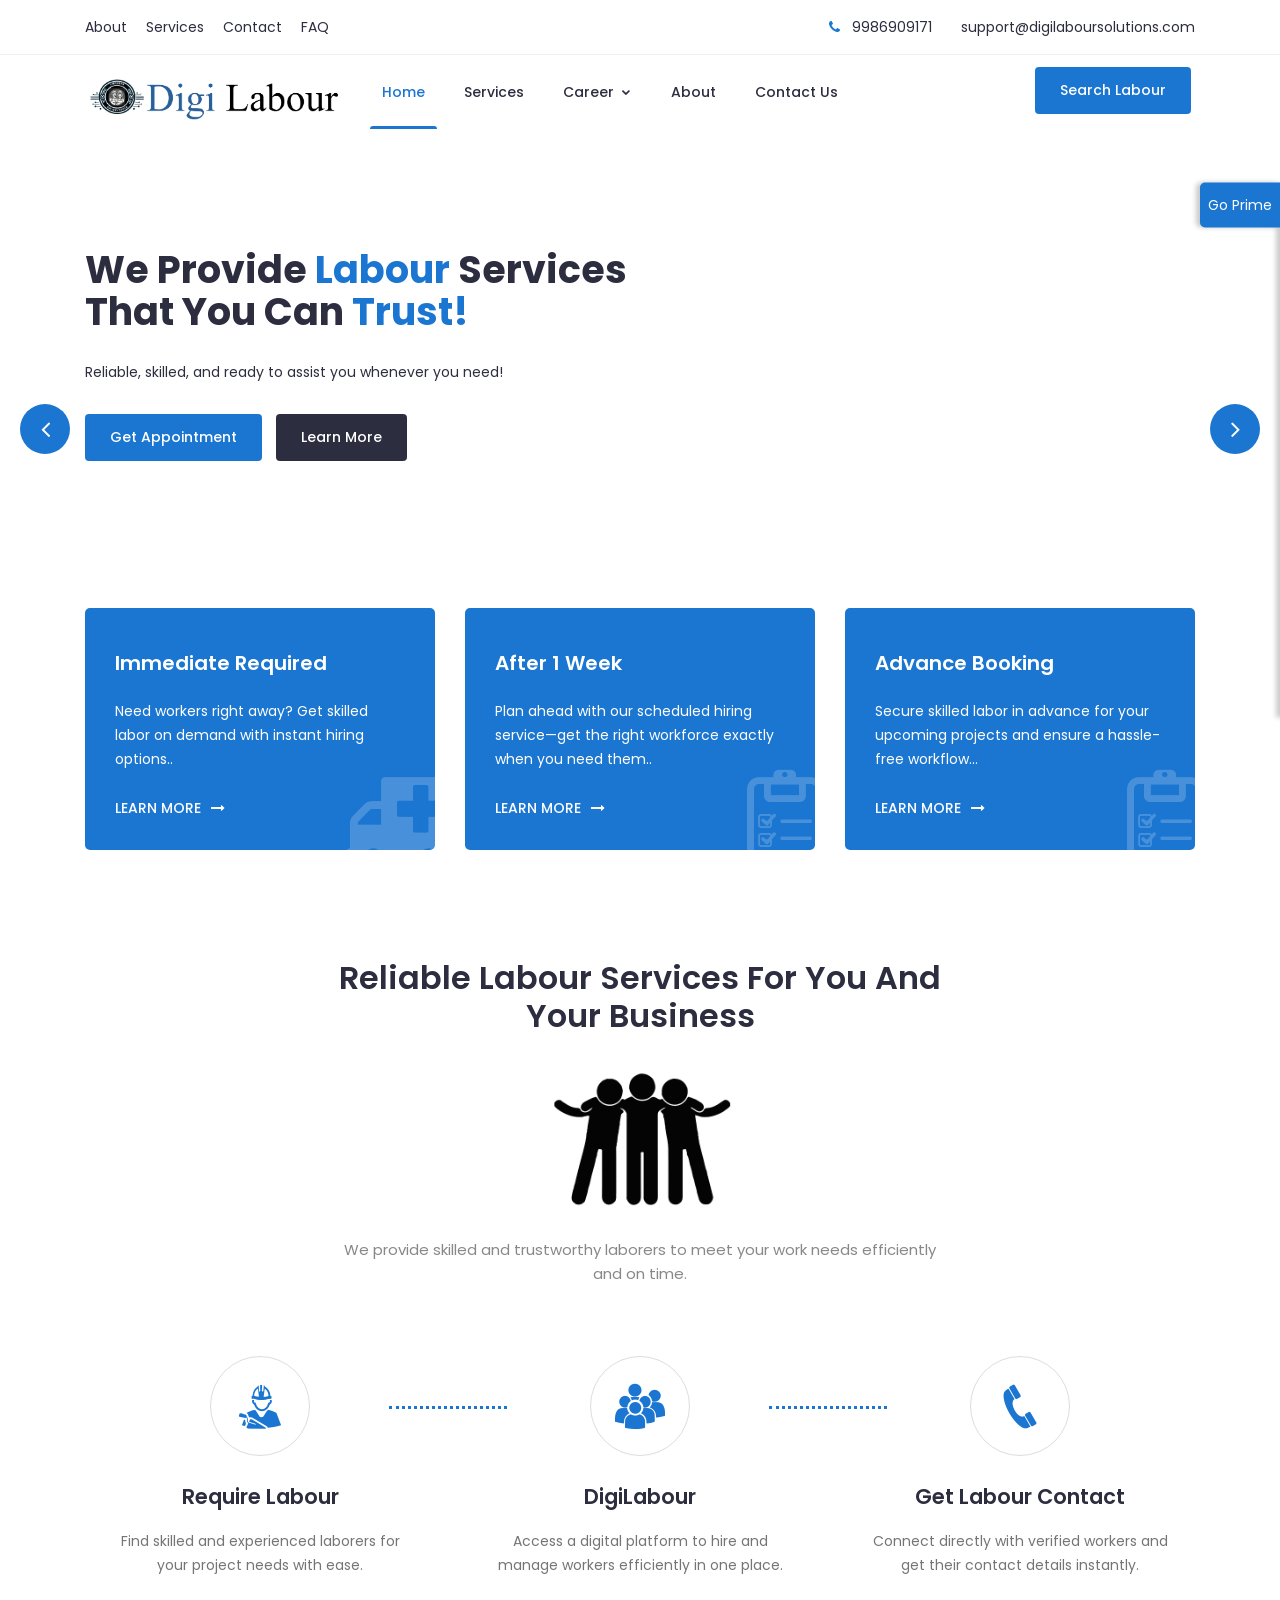
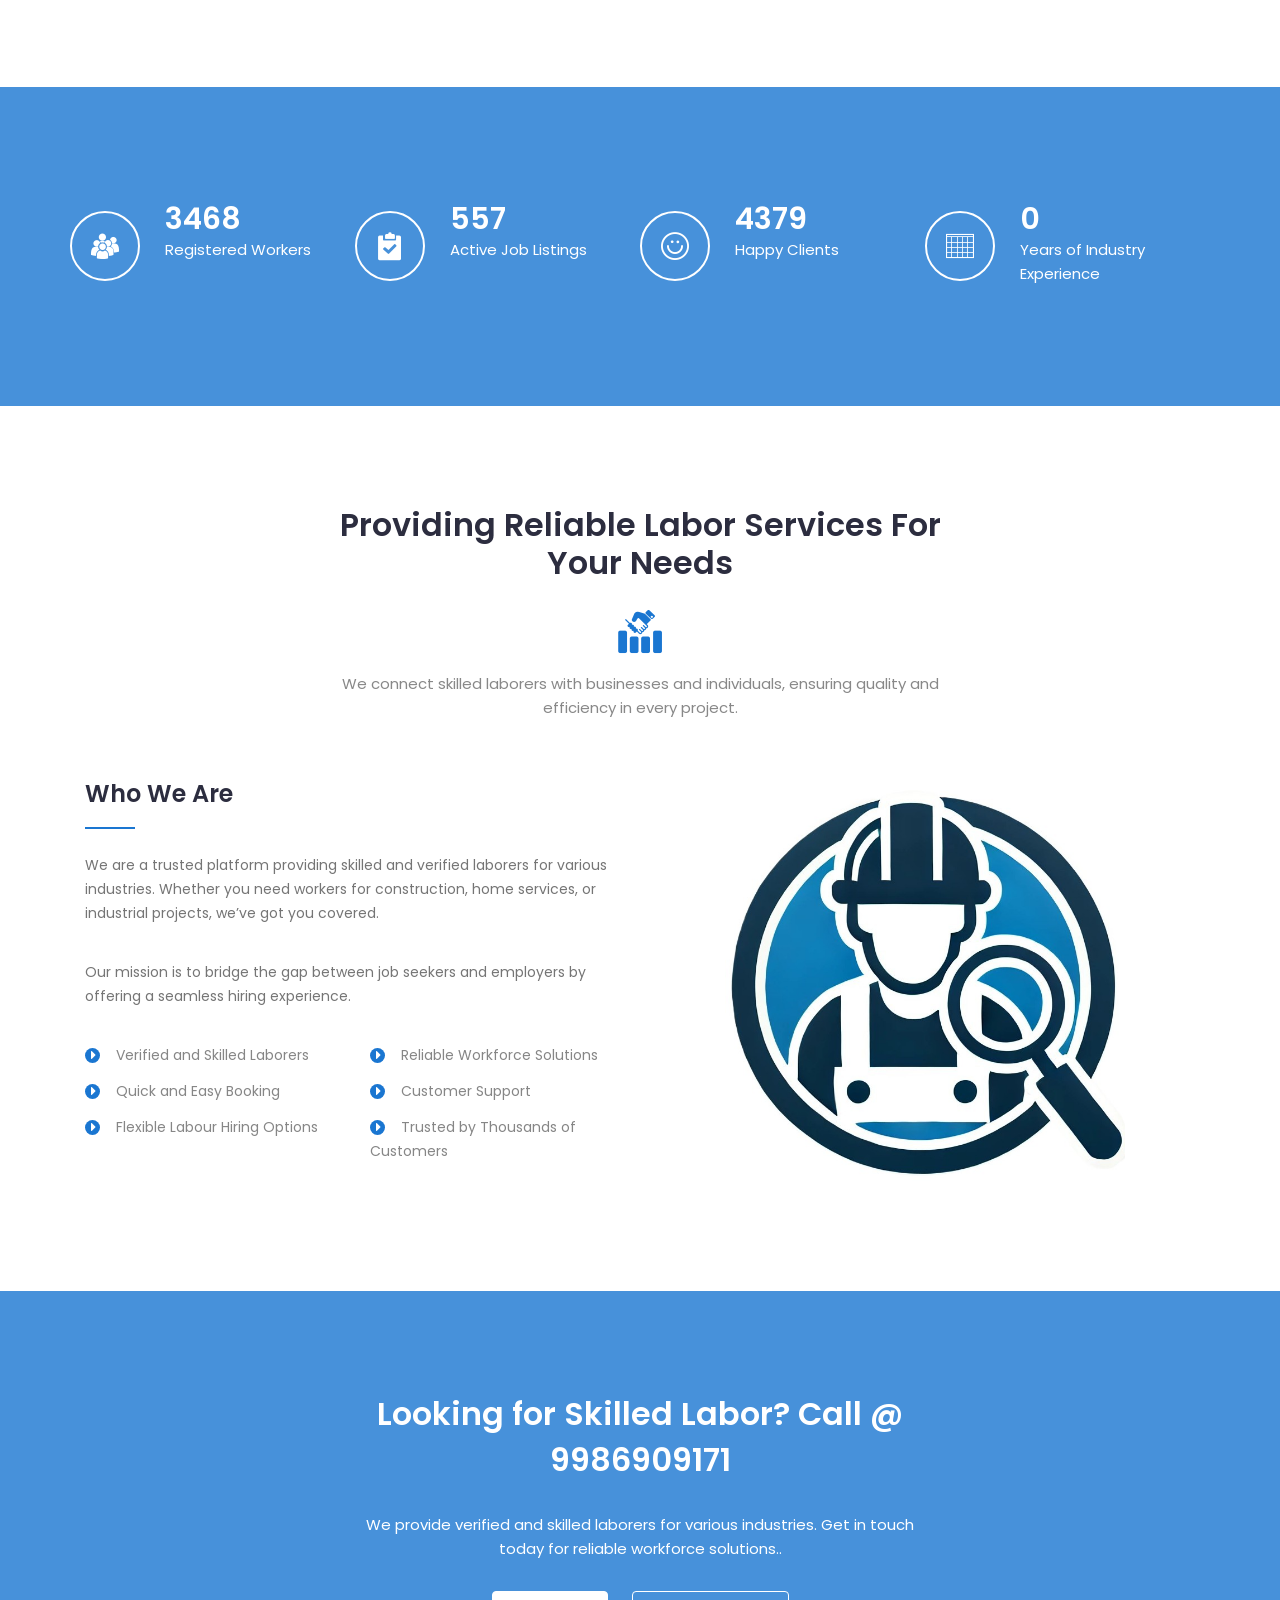
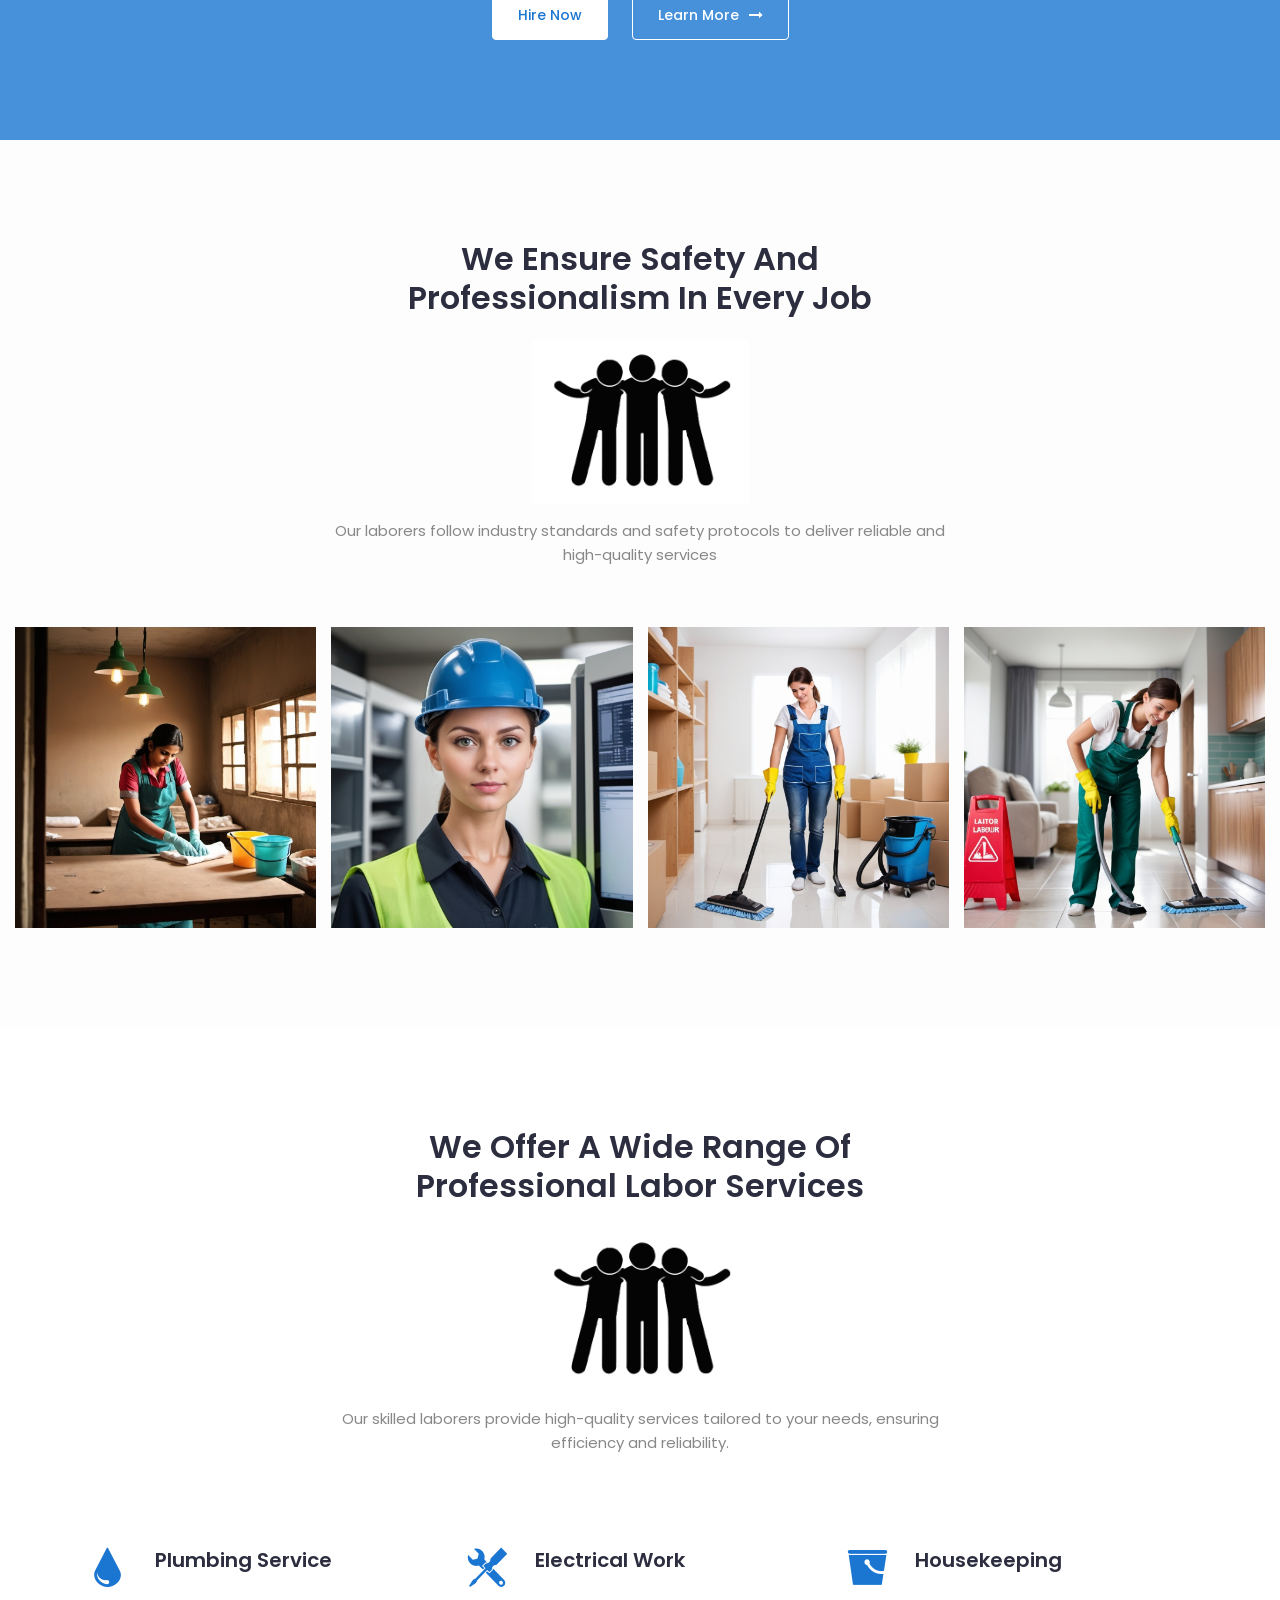
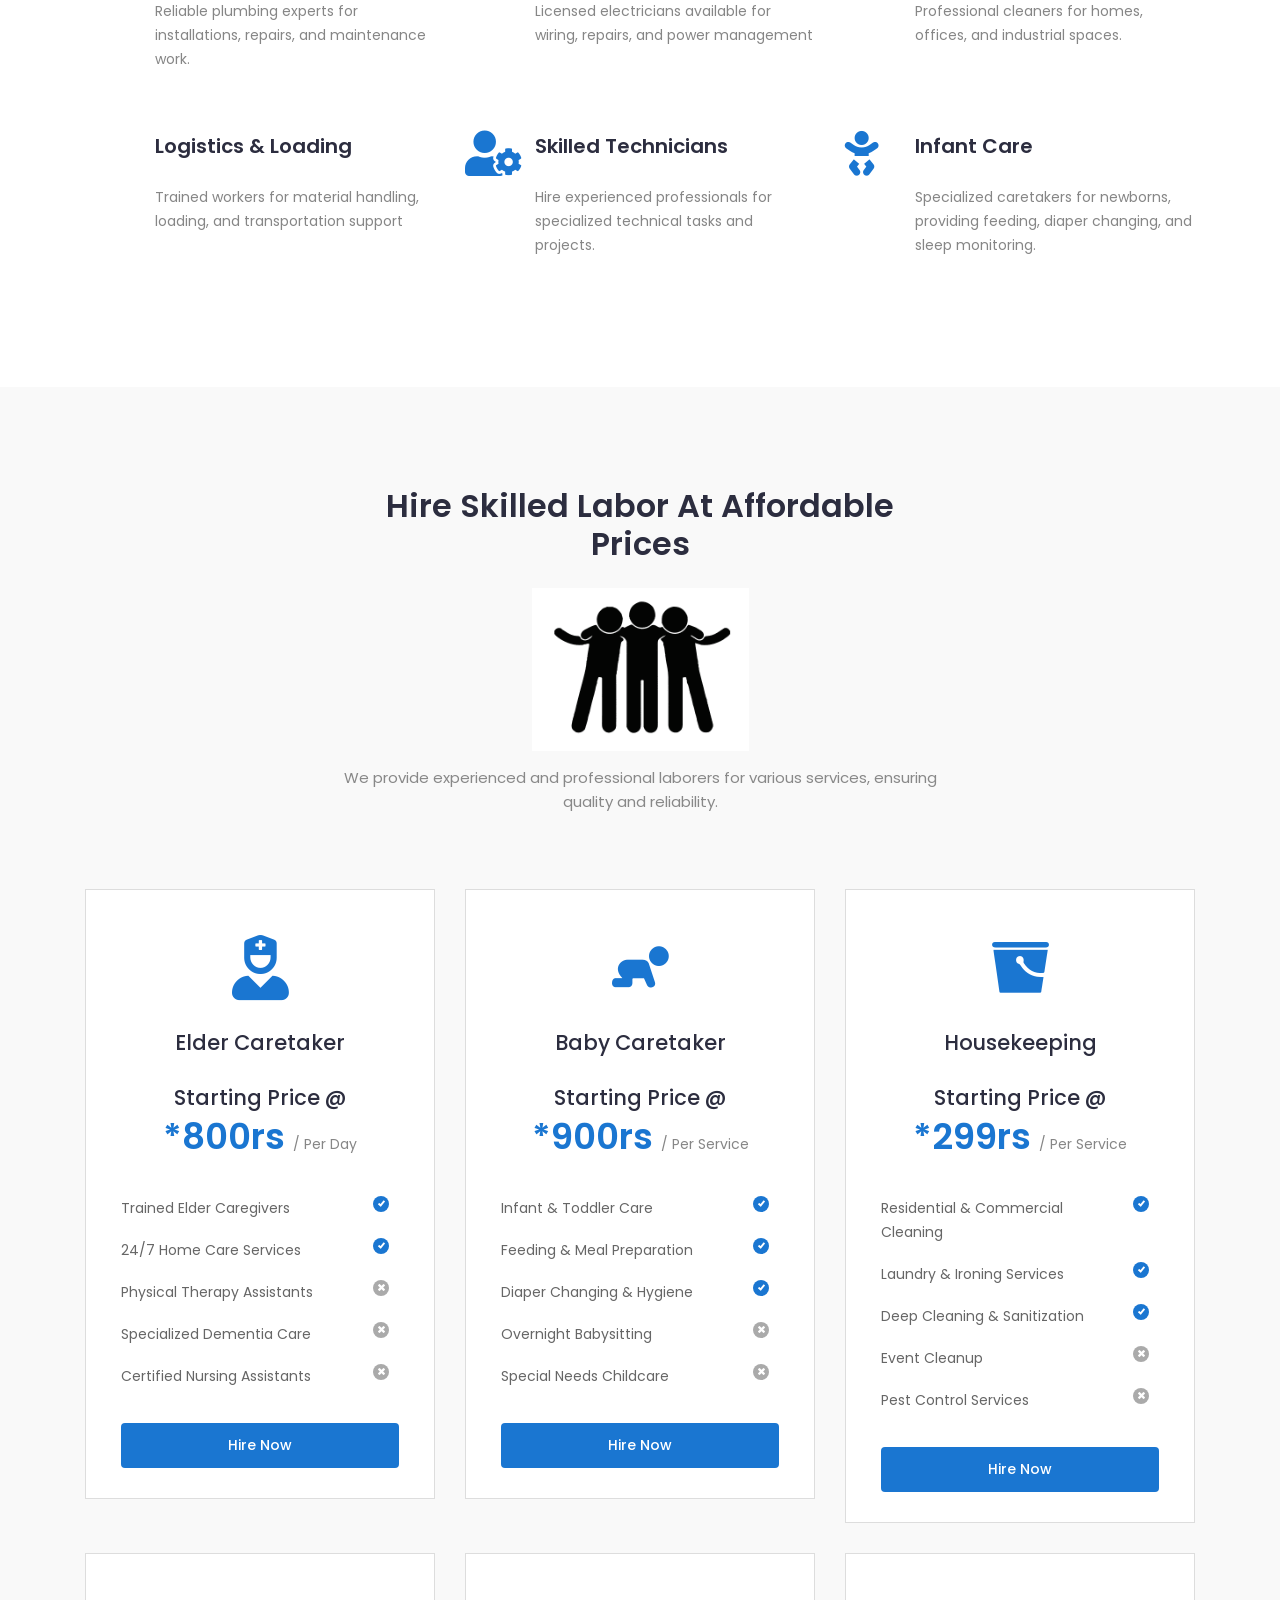
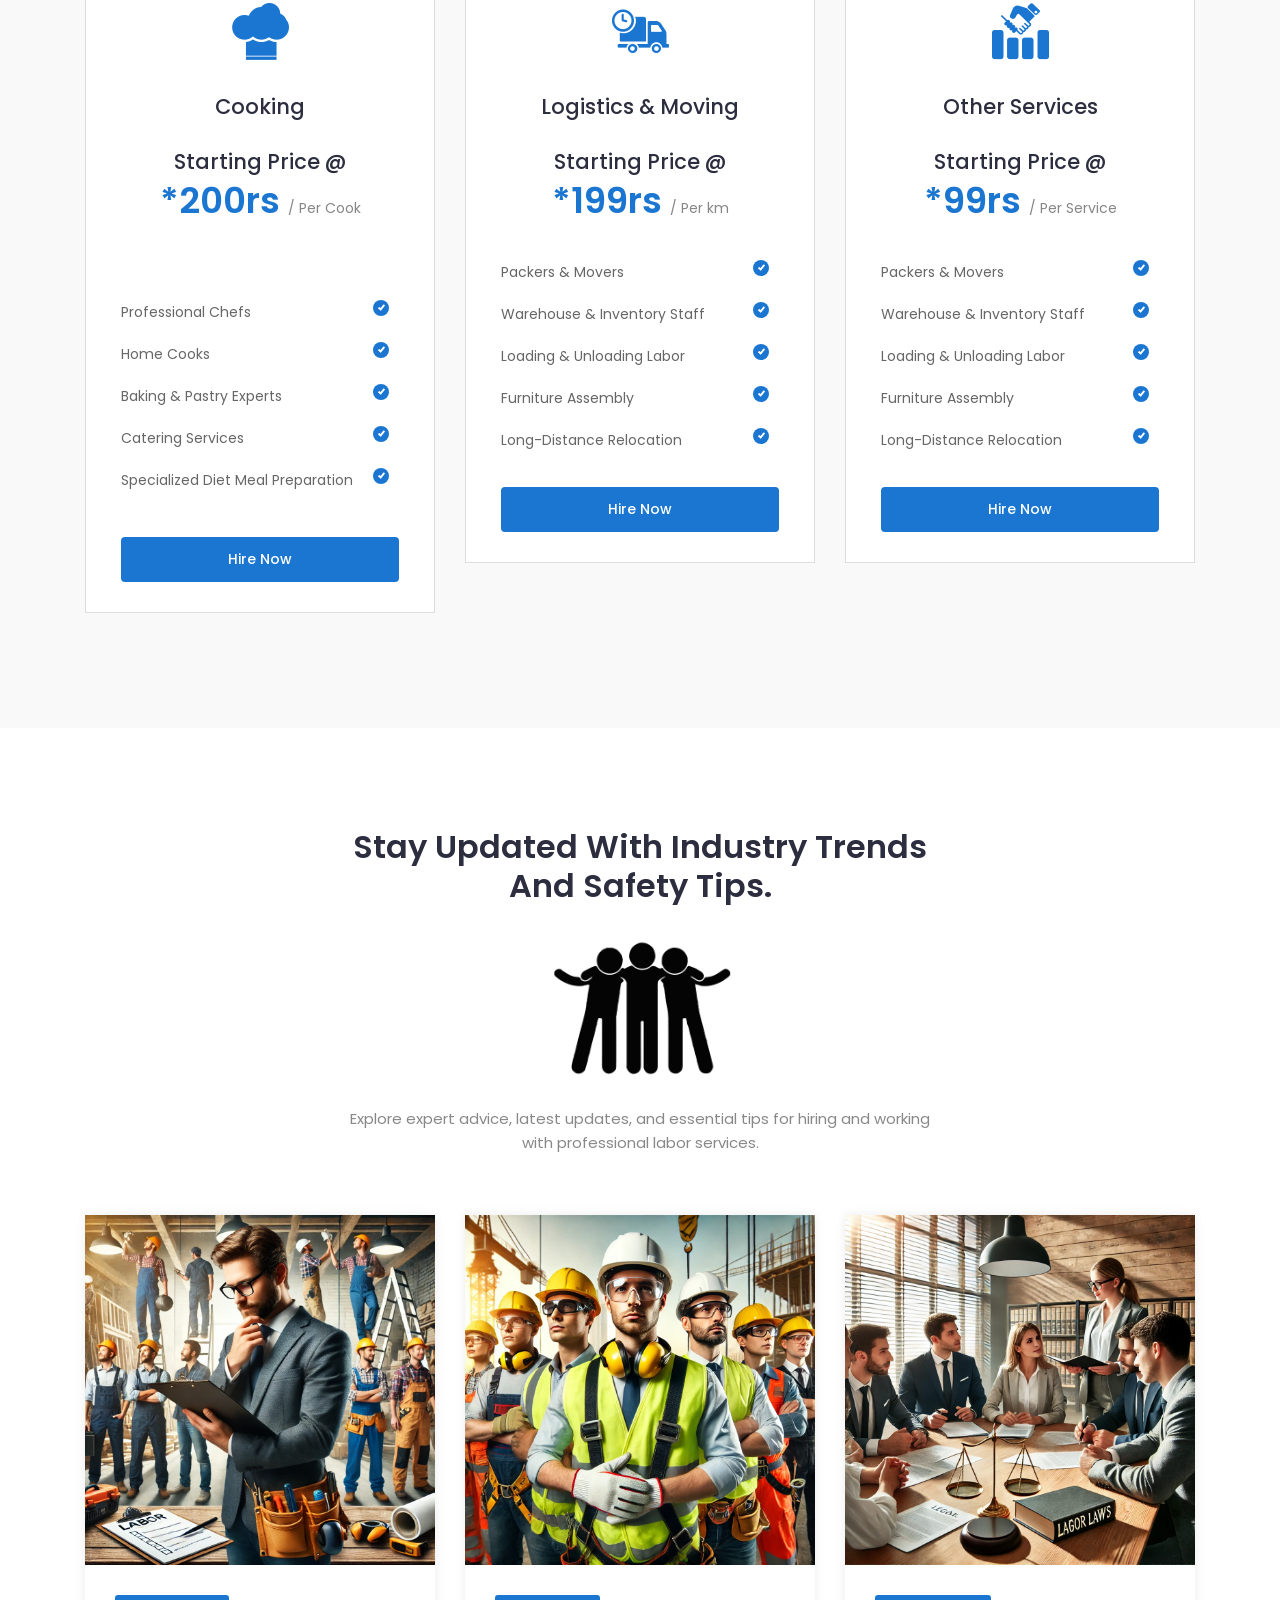
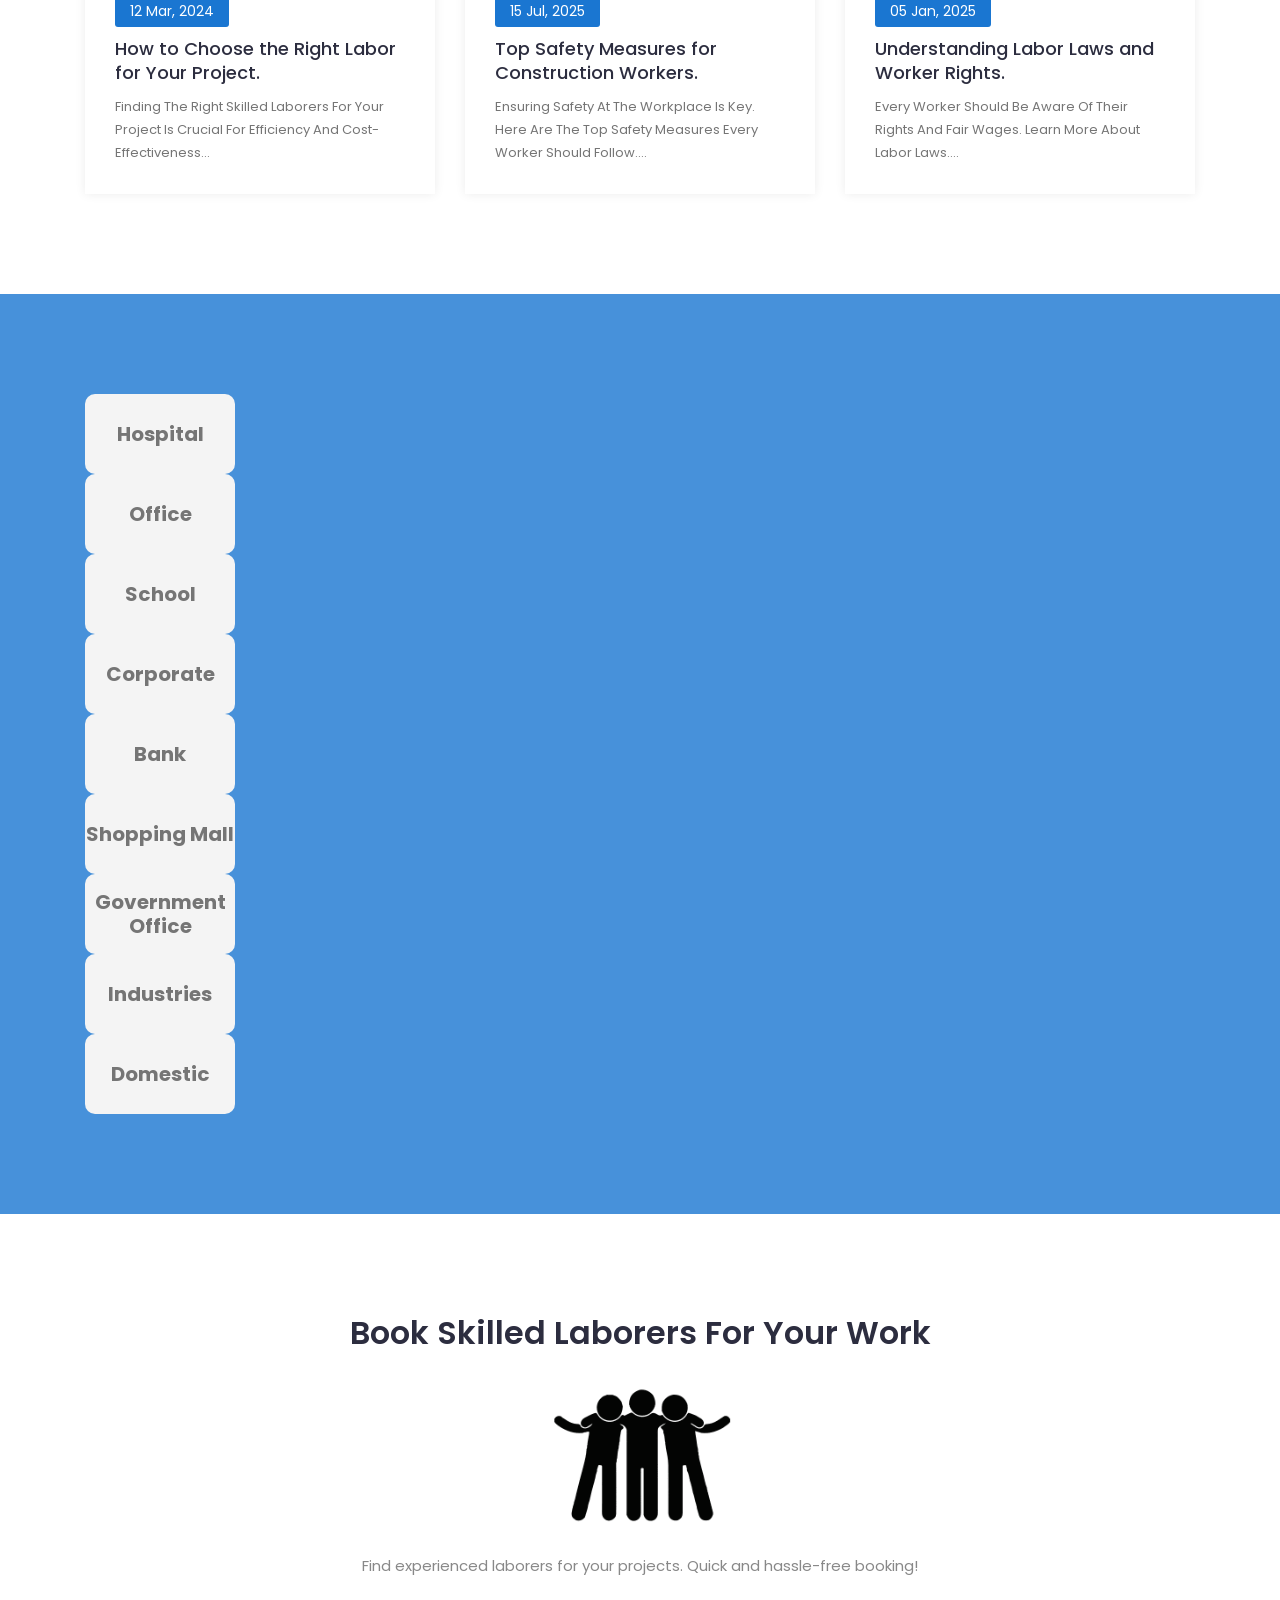
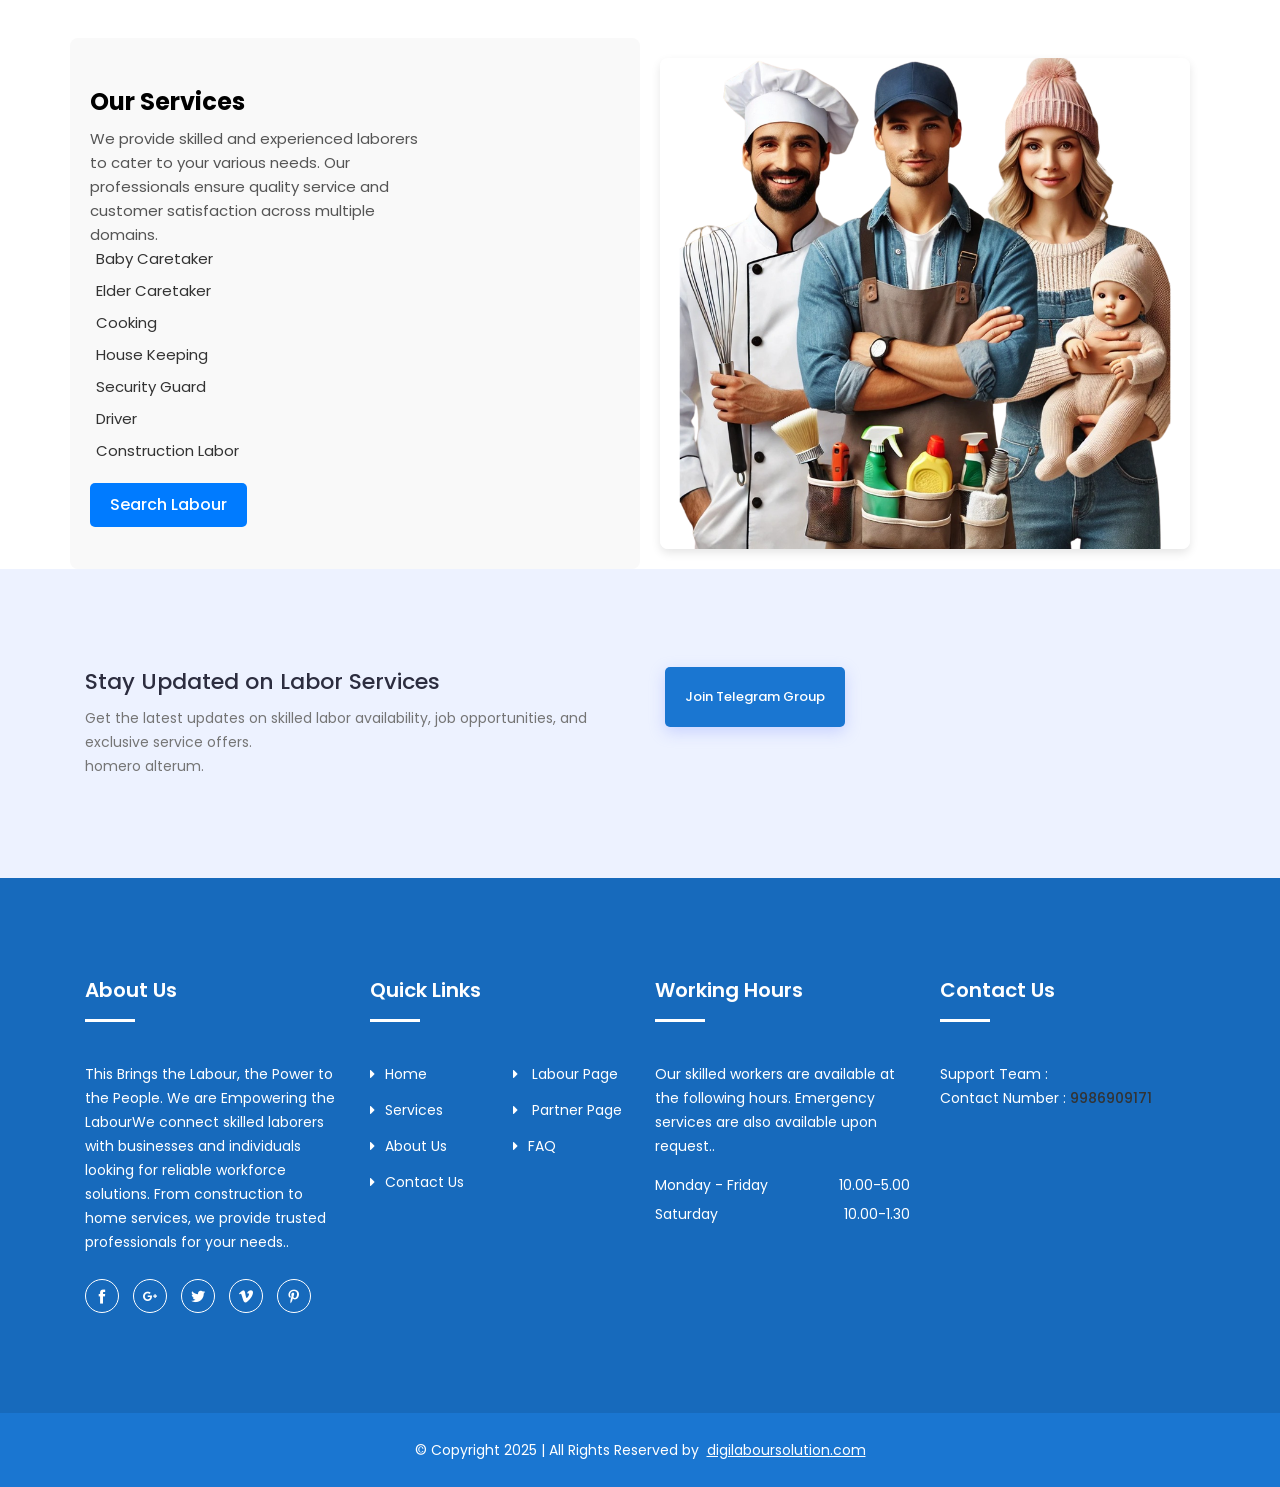
==== commit 90014638: "updated header top contact menu" ====
--- a/index.html
+++ b/index.html
@@ -108,8 +108,23 @@
 						<div class="col-lg-6 col-md-7 col-12">
 							<!-- Top Contact -->
 							<ul class="top-contact">
-								<li><i class="fa fa-phone"></i>+91-9986909171</li>
-								<li><i class="fa fa-envelope"></i><a href="mailto:support@yourmail.com">support@digilaboursolution.com</a></li>
+								<ul>
+									<li id="supportPhone">
+										<i class="fa fa-phone"></i>
+									</li>
+									<li id="supportEmail">
+										<i class="fa fa-envelope"></i>
+									</li>
+								</ul>
+
+								<script>
+								// Inject values dynamically
+								document.getElementById("supportPhone").innerHTML = 
+									`<i class="fa fa-phone"></i> ${CONFIG.SUPPORT_CONTACT_NO}`;
+
+								document.getElementById("supportEmail").innerHTML = 
+									`<i class="fa fa-envelope"></i> <a href="mailto:${CONFIG.SUPPORT_EMAIL}">${CONFIG.SUPPORT_EMAIL}</a>`;
+								</script>
 							</ul>
 							<!-- End Top Contact -->
 						</div>
@@ -462,7 +477,14 @@
 				<div class="row">
 					<div class="col-lg-12 col-md-12 col-12">
 						<div class="content">
-							<h2>Looking for Skilled Labor? Call @ +91-9986909171</h2>
+							<h2 id="supportContact">Looking for Skilled Labor? Call @ </h2>
+
+							<script>
+							// Inject the contact number into the heading
+							document.getElementById("supportContact").innerHTML = 
+								`Looking for Skilled Labor? Call @ ${CONFIG.SUPPORT_CONTACT_NO}`;
+							</script>
+
 							<p>We provide verified and skilled laborers for various industries. Get in touch today for reliable workforce solutions..</p>
 							<div class="button">
 								<a href="#" class="btn">Hire Now</a>
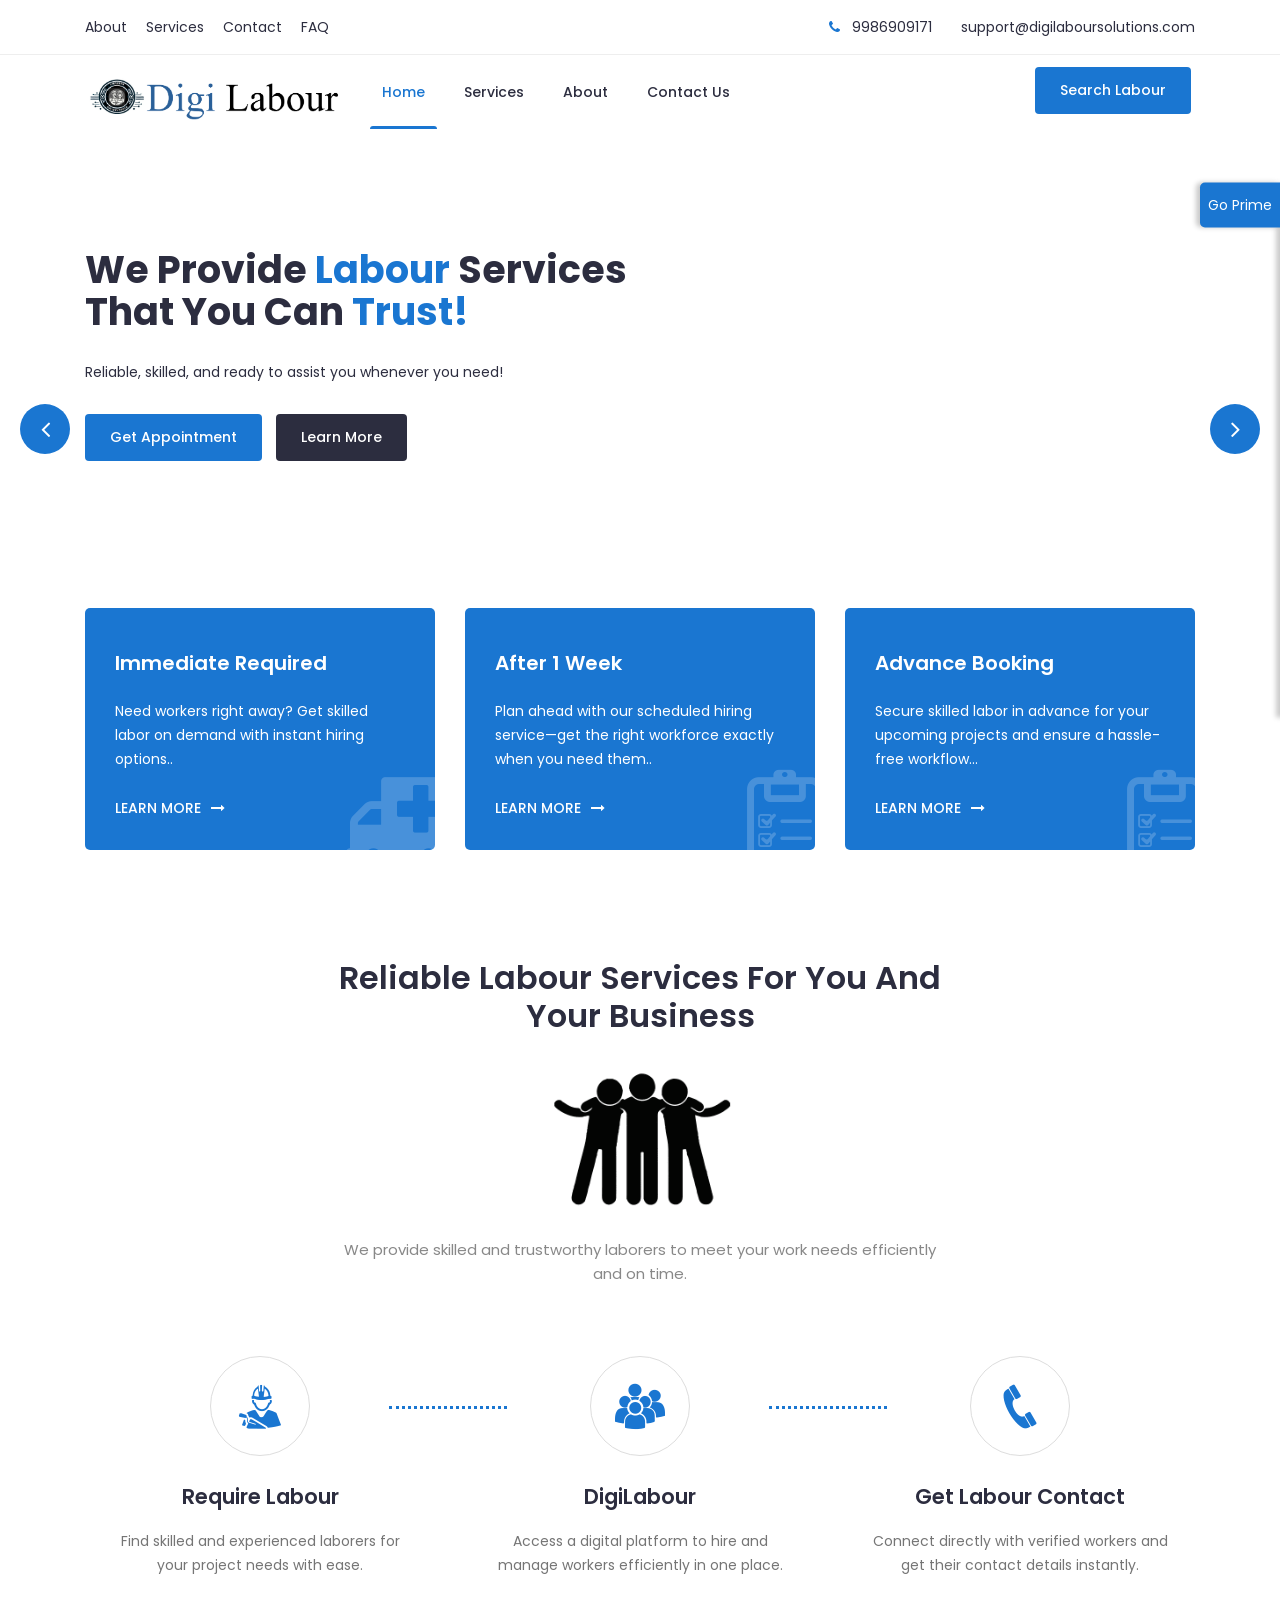
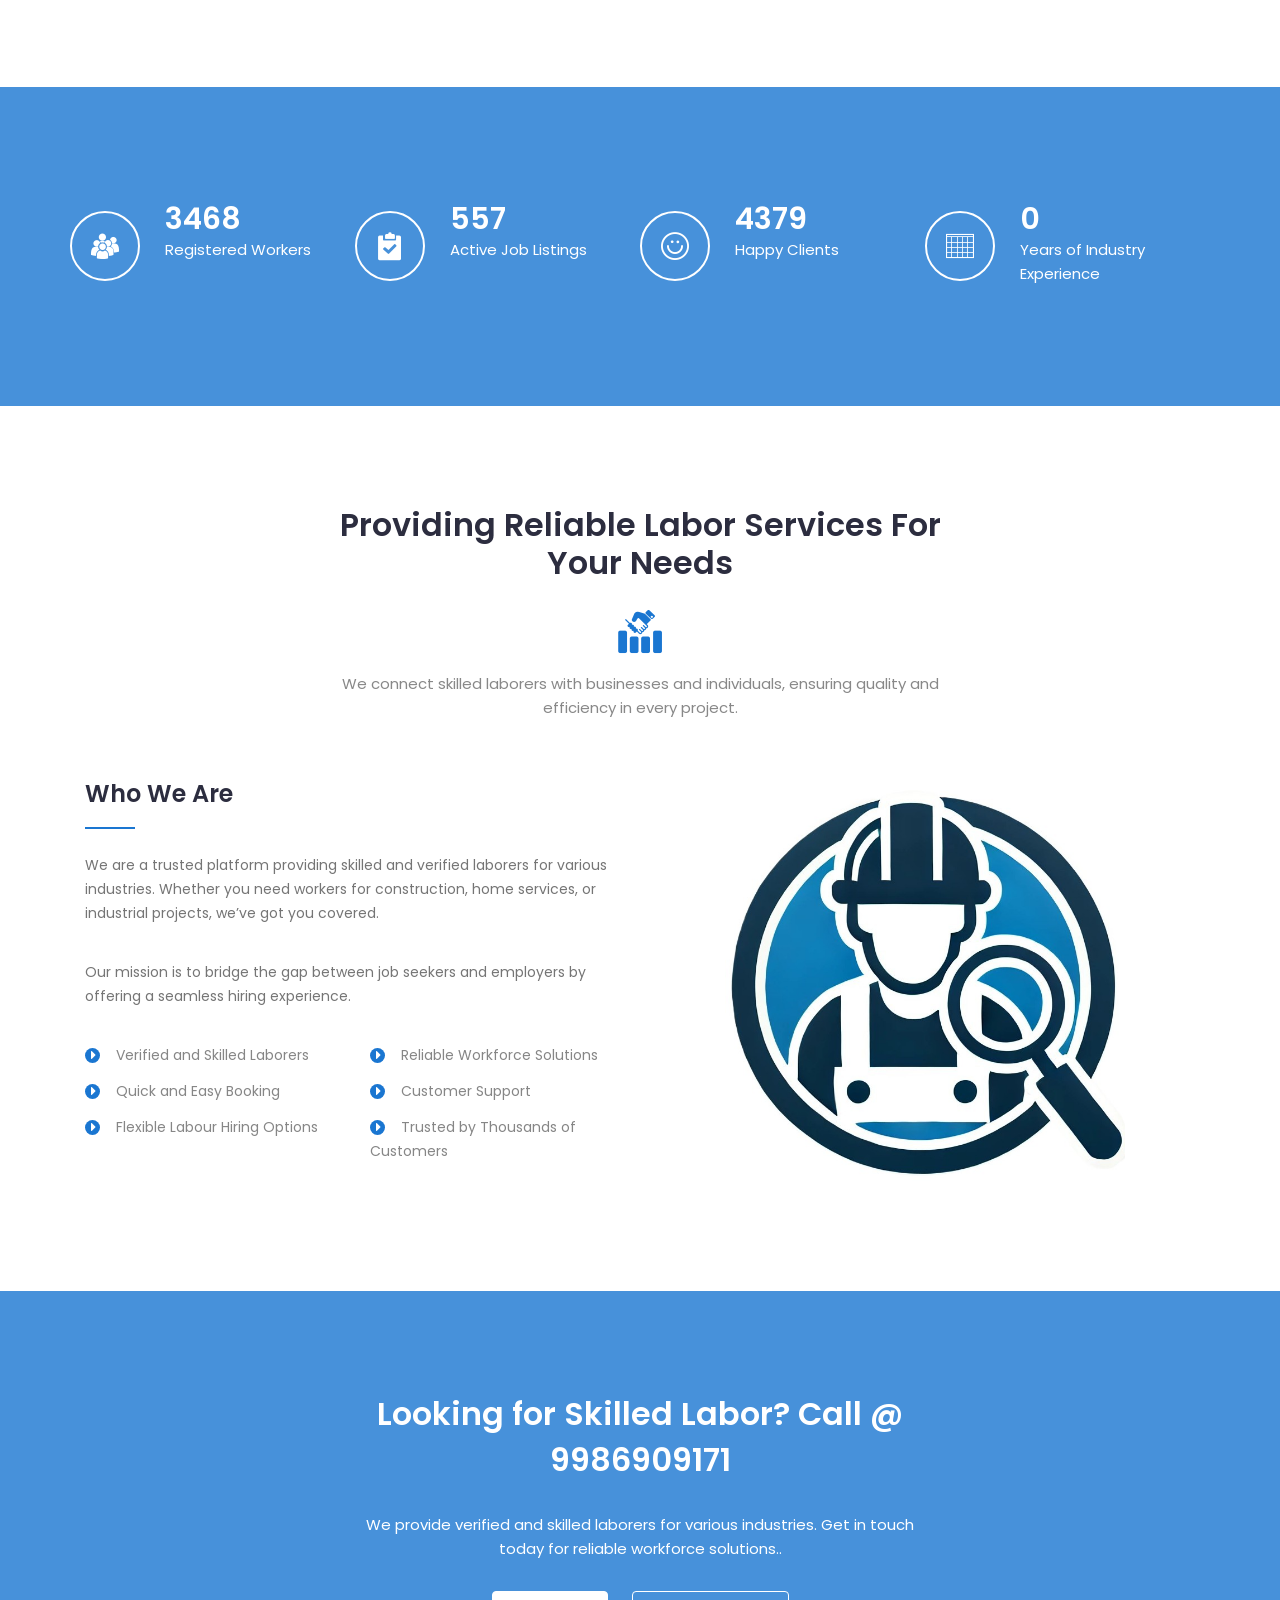
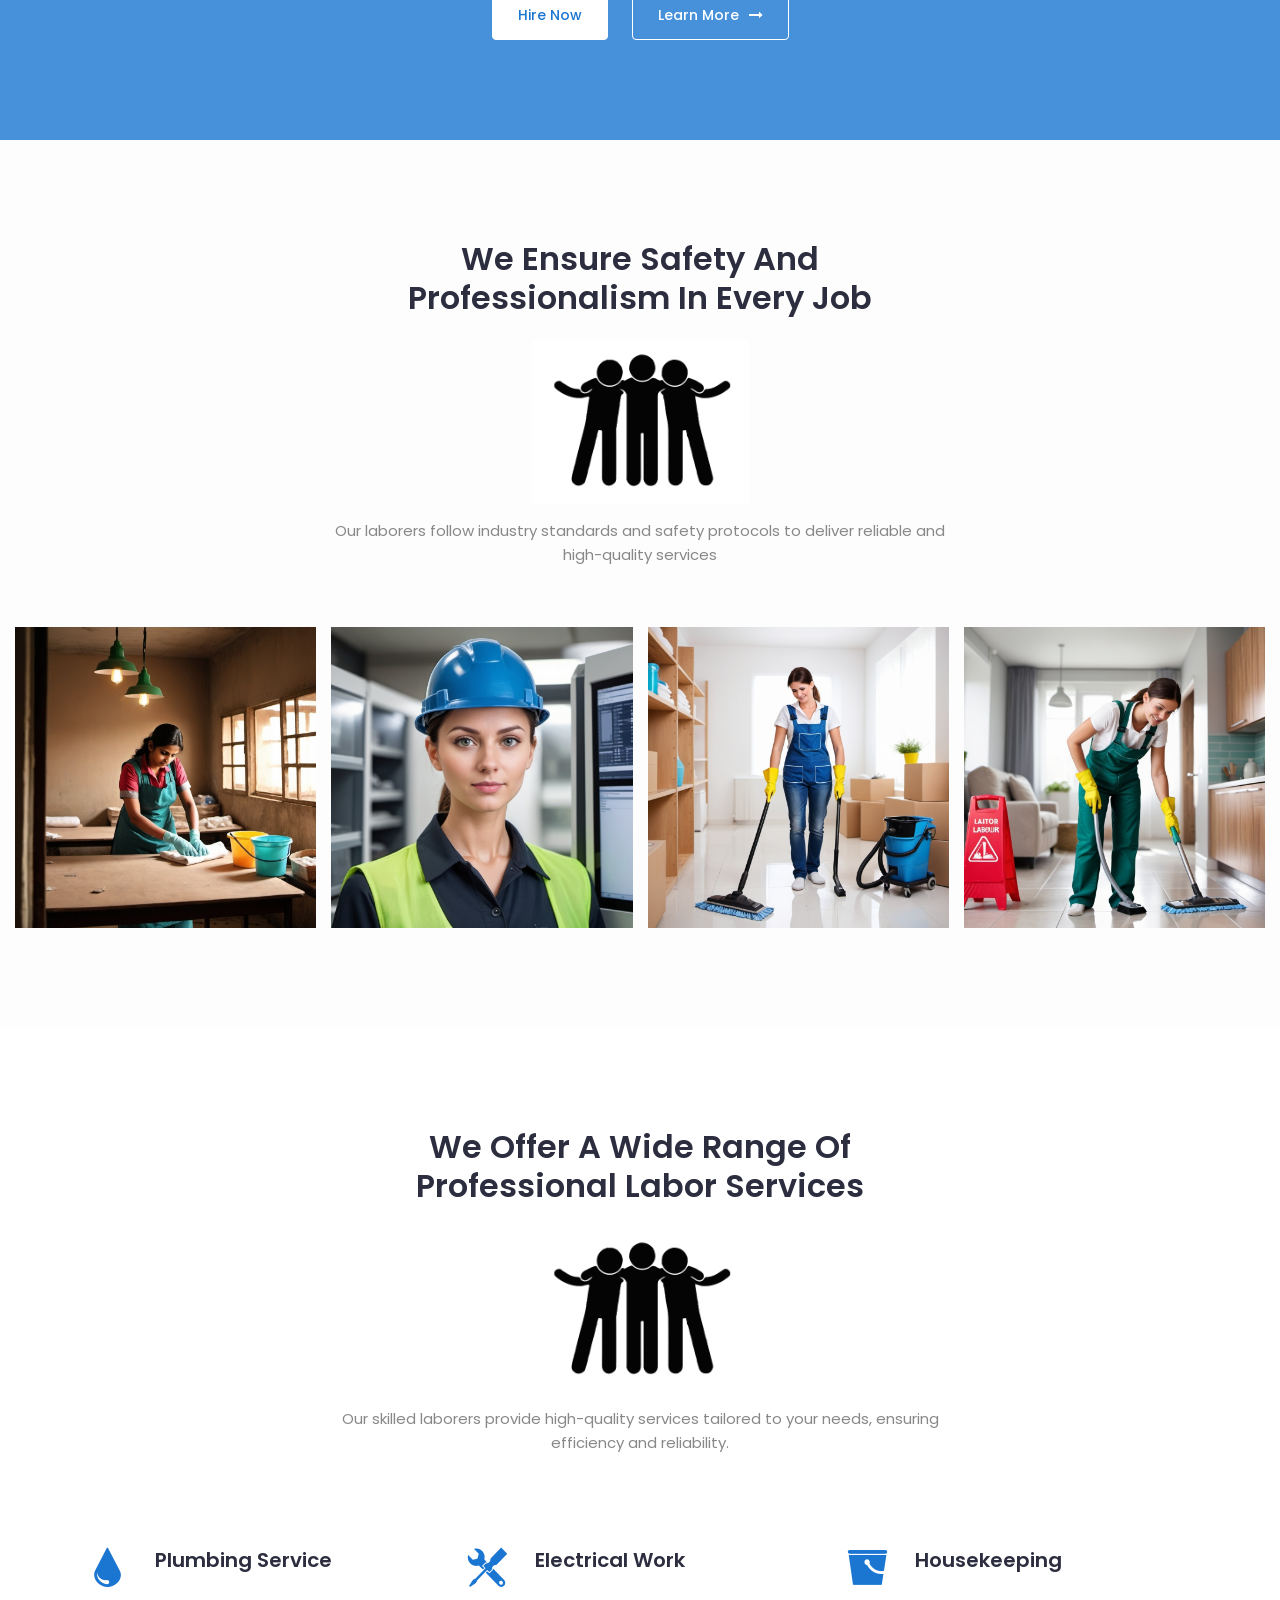
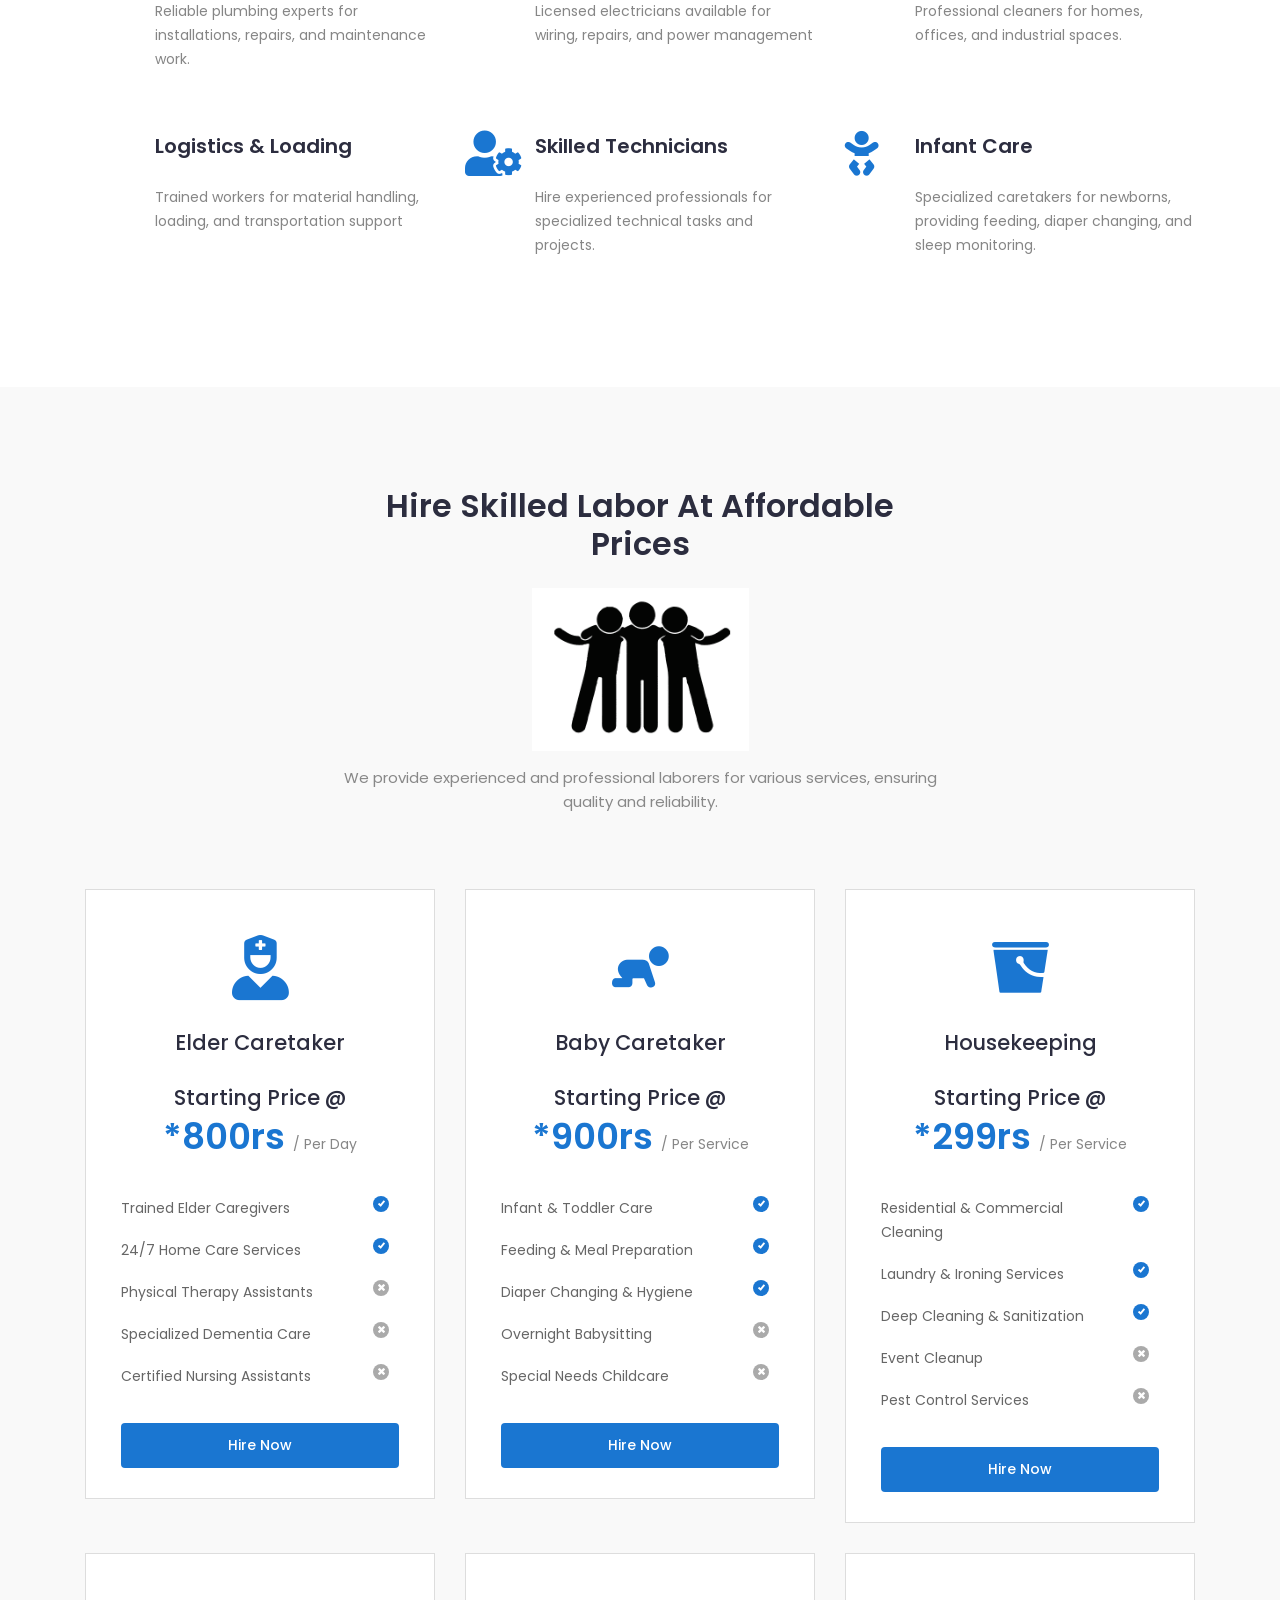
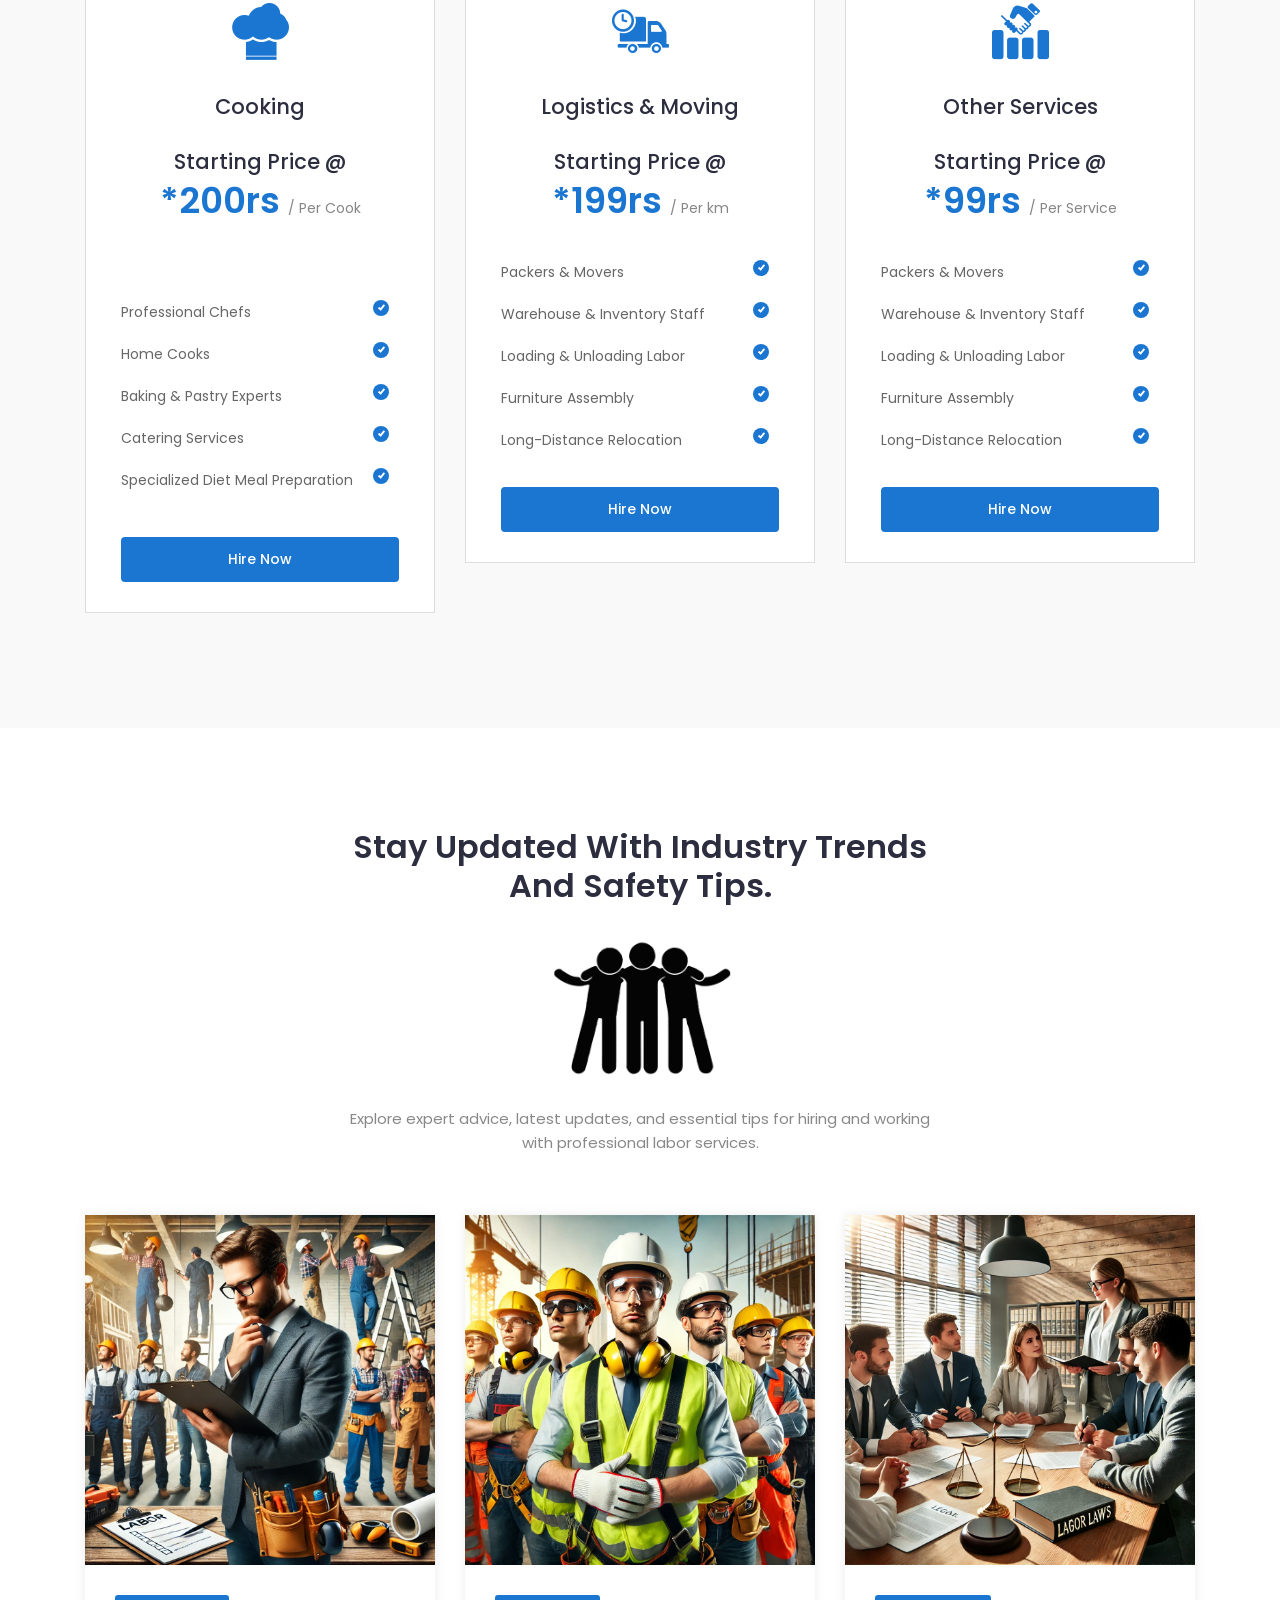
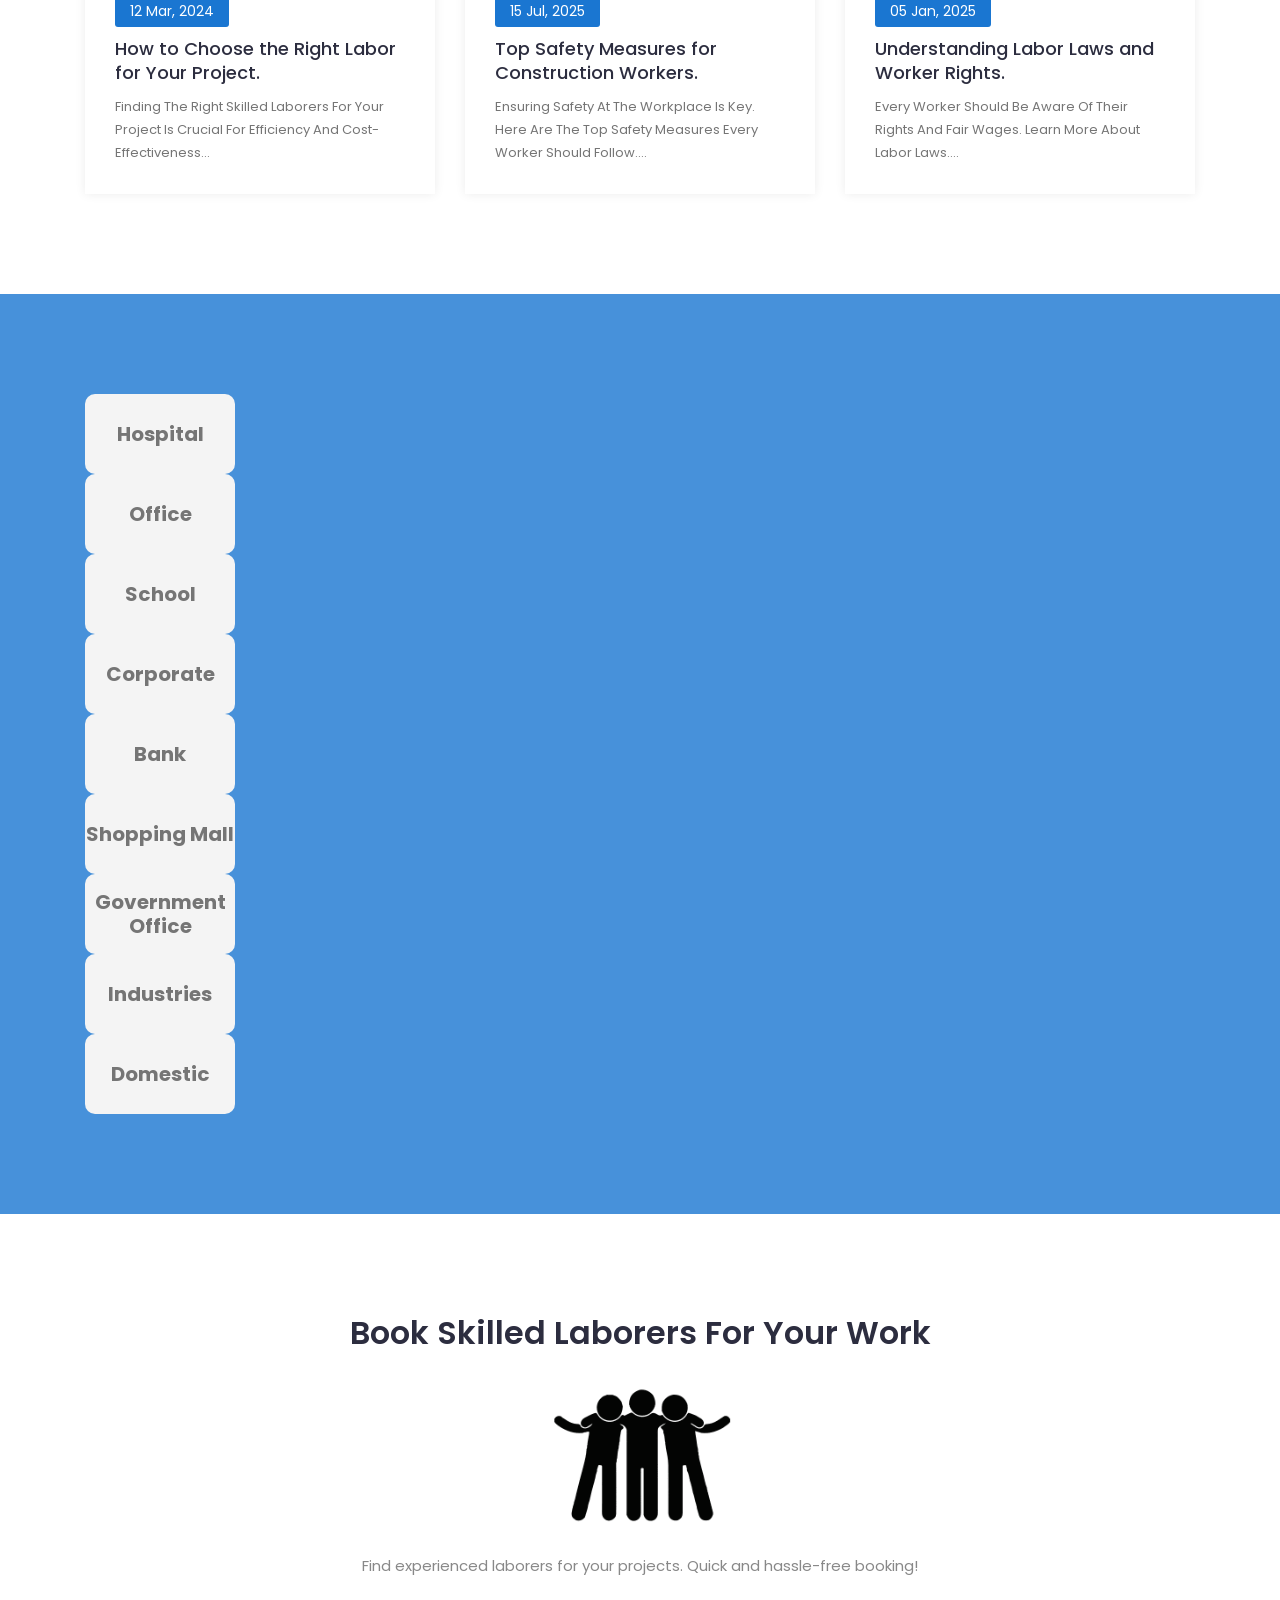
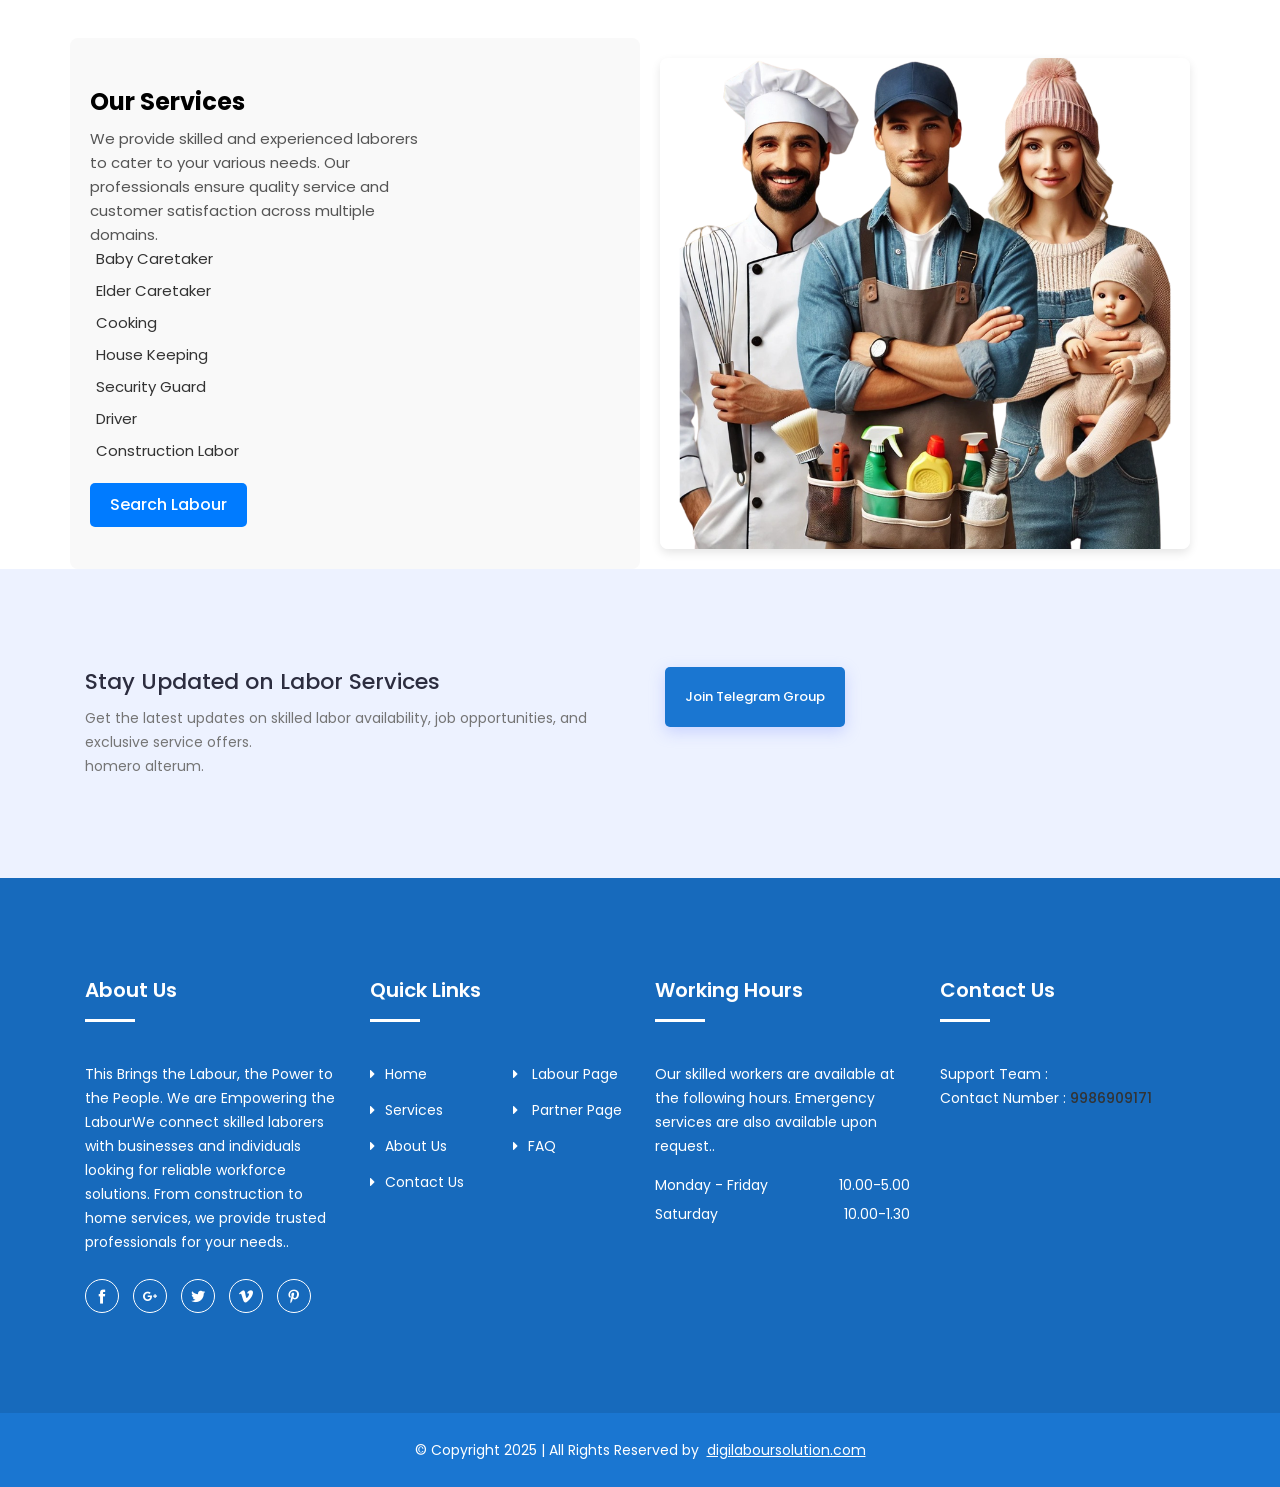
==== commit 54e3e982: "updated" ====
--- a/index.html
+++ b/index.html
@@ -10,7 +10,7 @@
 		<meta name="viewport" content="width=device-width, initial-scale=1, shrink-to-fit=no">
 		
 		<!-- Title -->
-        <title>Digi Labour - Empower The Man Power</title>
+        <title>Digi Labour - All service in One Platform</title>
 		
 		<!-- Favicon -->
         <!-- <link rel="icon" href="img/favicon.png"> -->
@@ -157,19 +157,6 @@
 											<li class="active"><a href="index.html">Home </a>
 											</li>
 											<li><a href="service.html">Services </a></li>
-											<li><a href="#">Career <i class="icofont-rounded-down"></i></a>
-											<ul class="dropdown"  id="menuDropdown">
-													<li><a id="jobLink" href="#">Looking For Job</a></li>
-													<li><a id="partnerLink" href="#">Become Partner</a></li>
-												</ul>
-												<script>
-													// Example config file (could be external JSON or JS)
-													// Inject links dynamically
-													document.getElementById("jobLink").href = config.JOB_LINK;
-													document.getElementById("partnerLink").href = config.PARTNER_LINK;
-												</script>											
-
-											</li>
 											<li><a href="about.html">About</a></li>
 
 											<!-- <li><a href="#">Blogs</a> </li> -->
